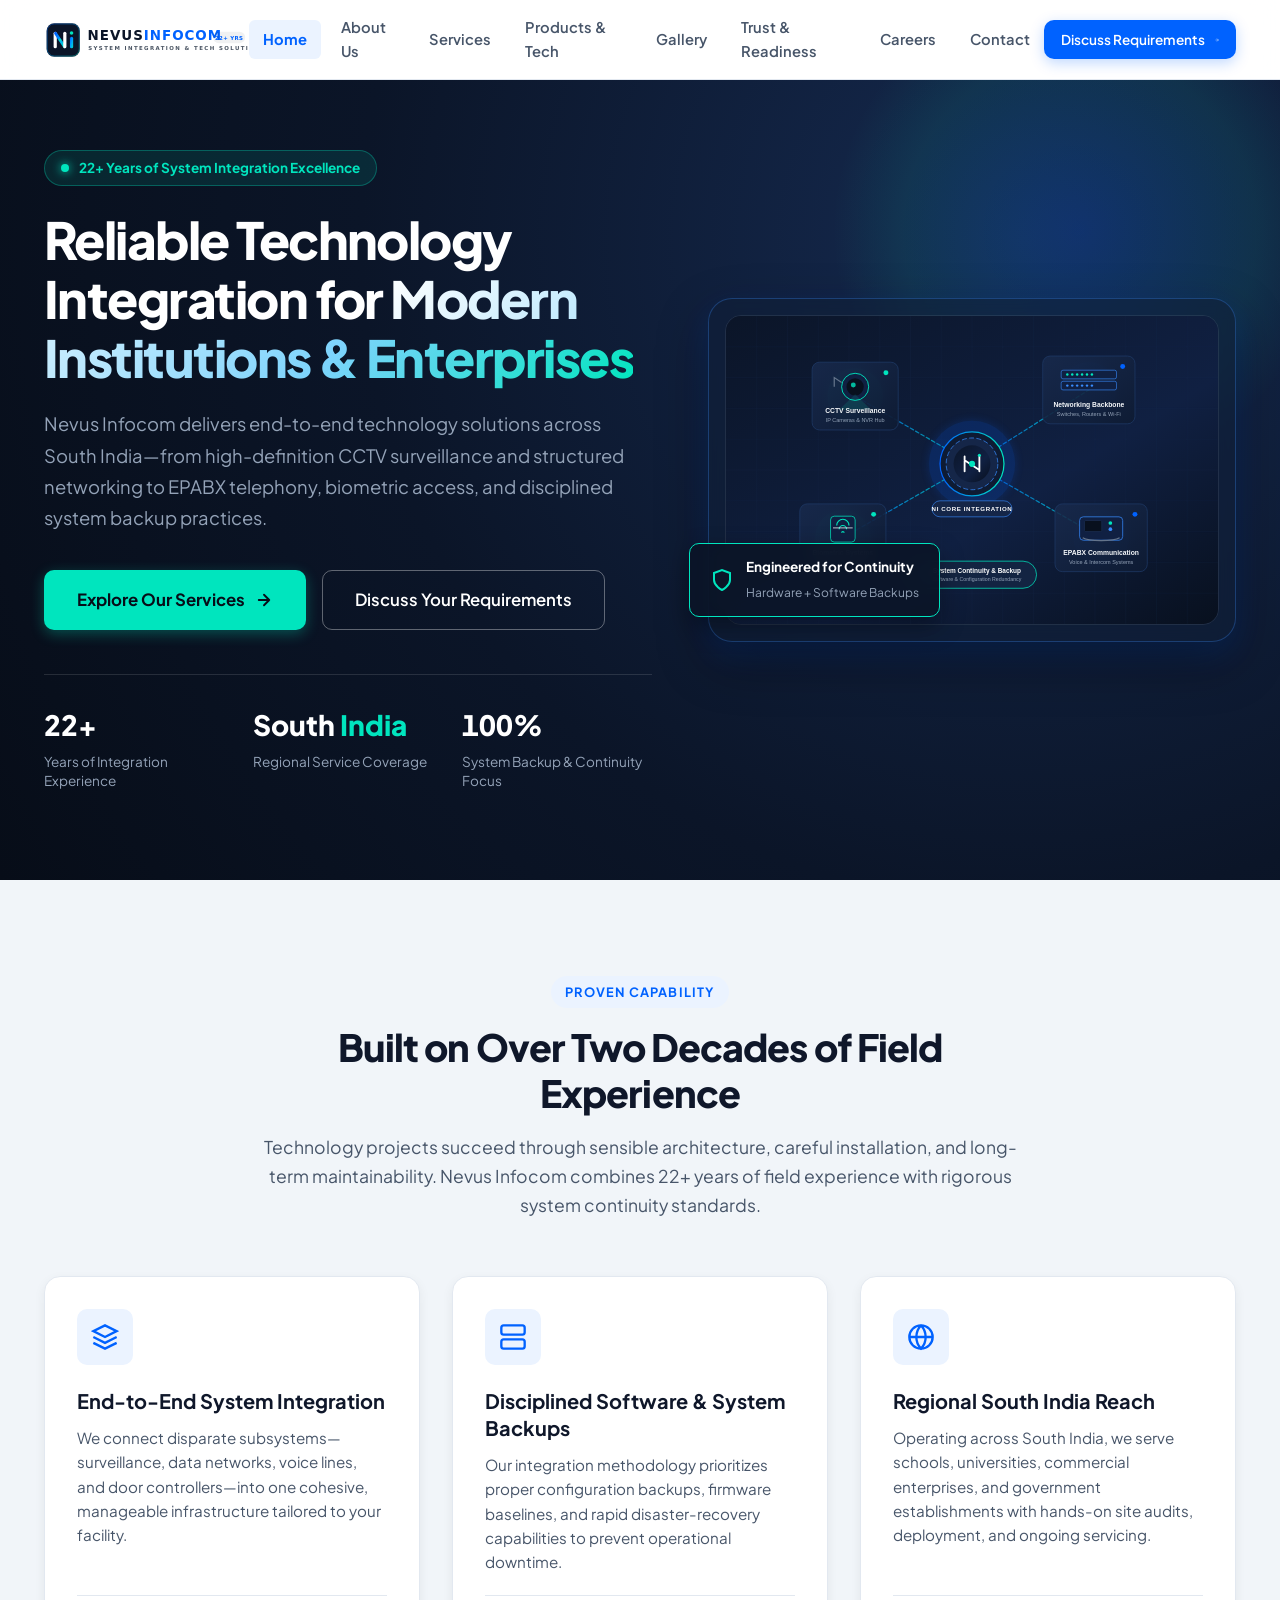
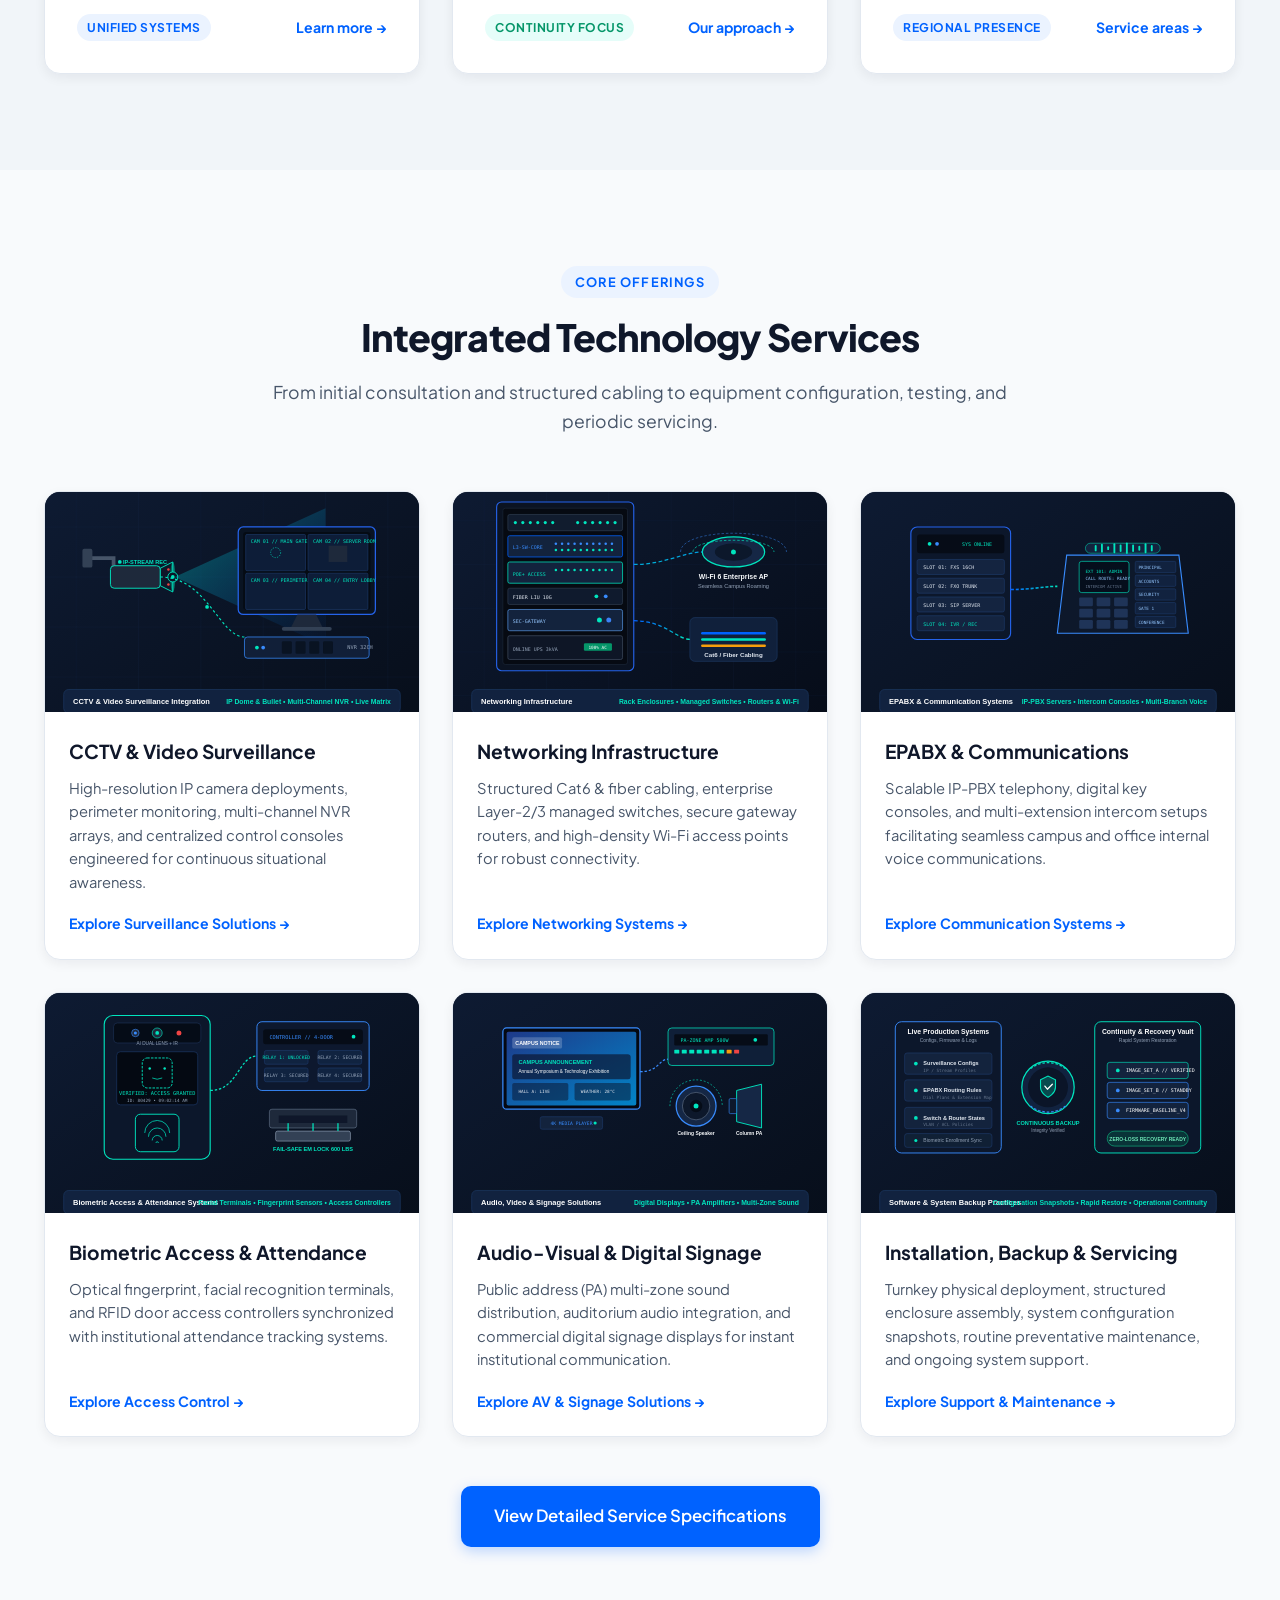
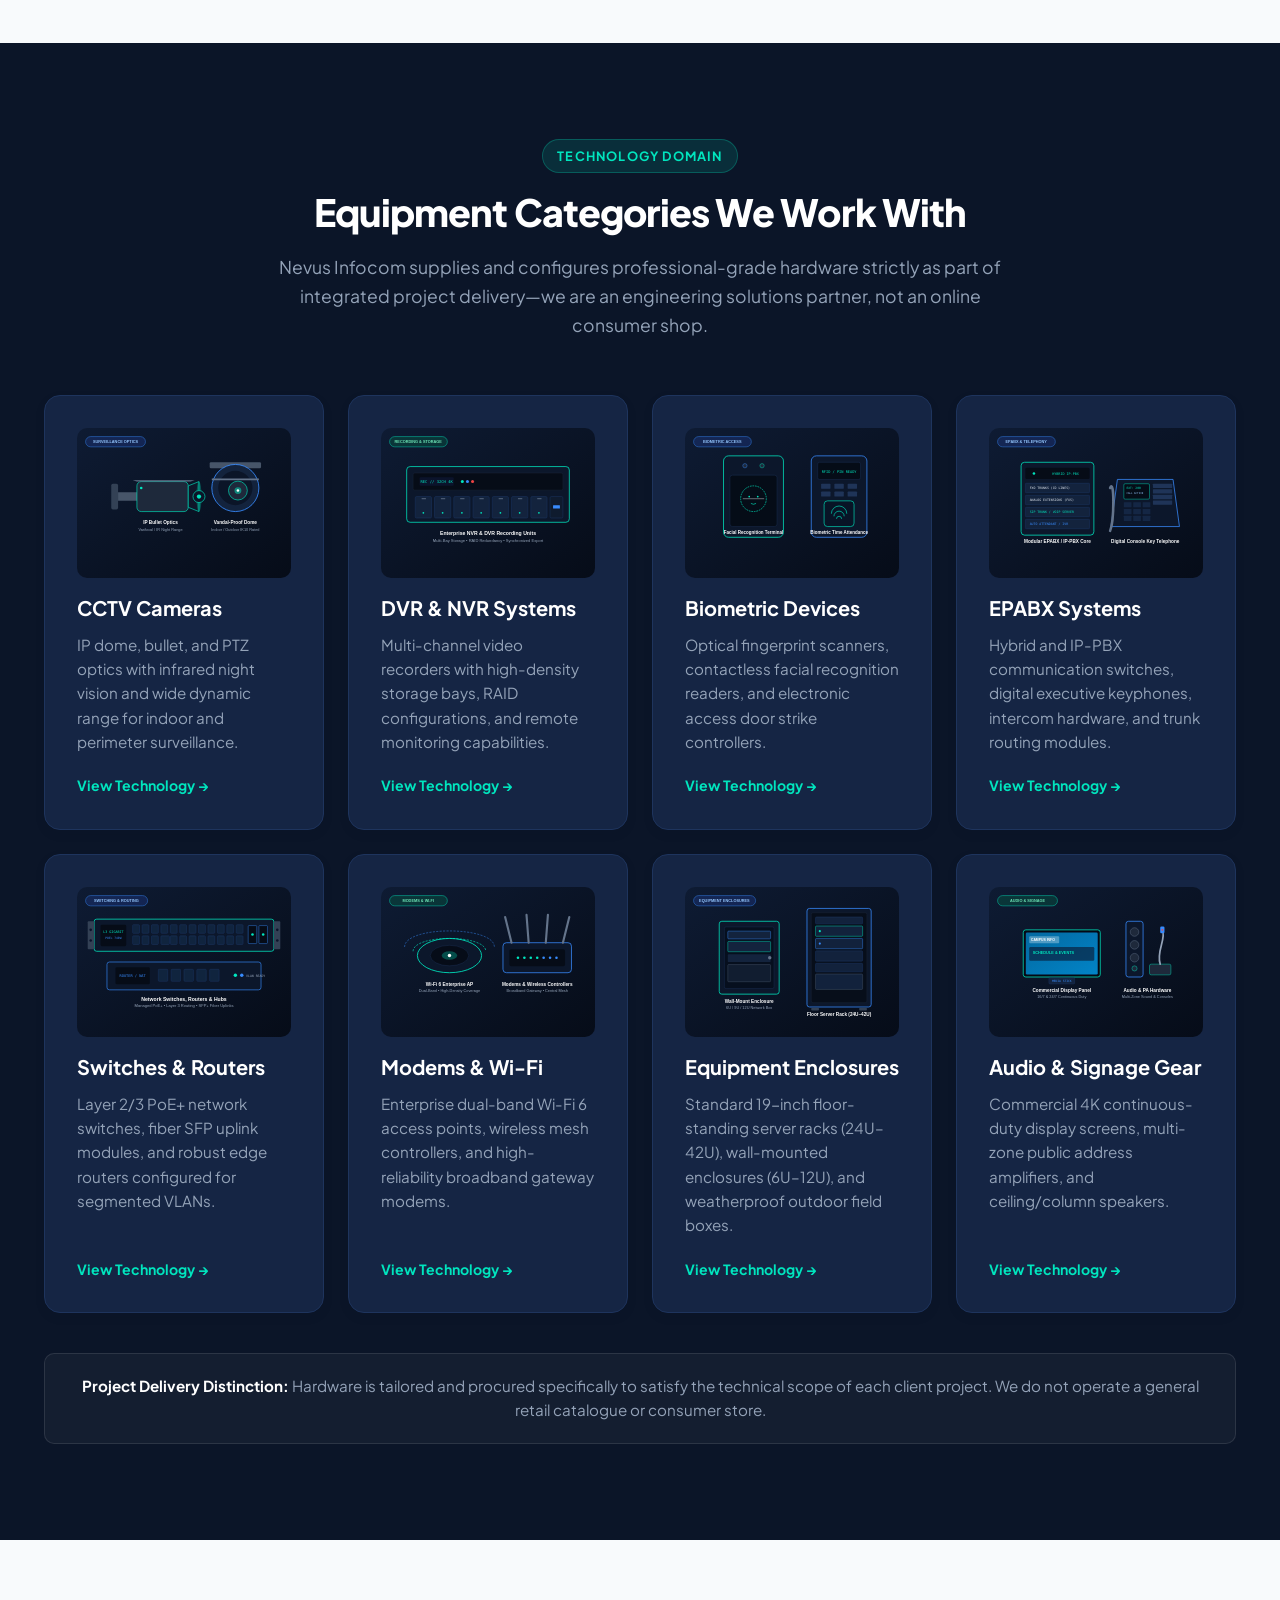
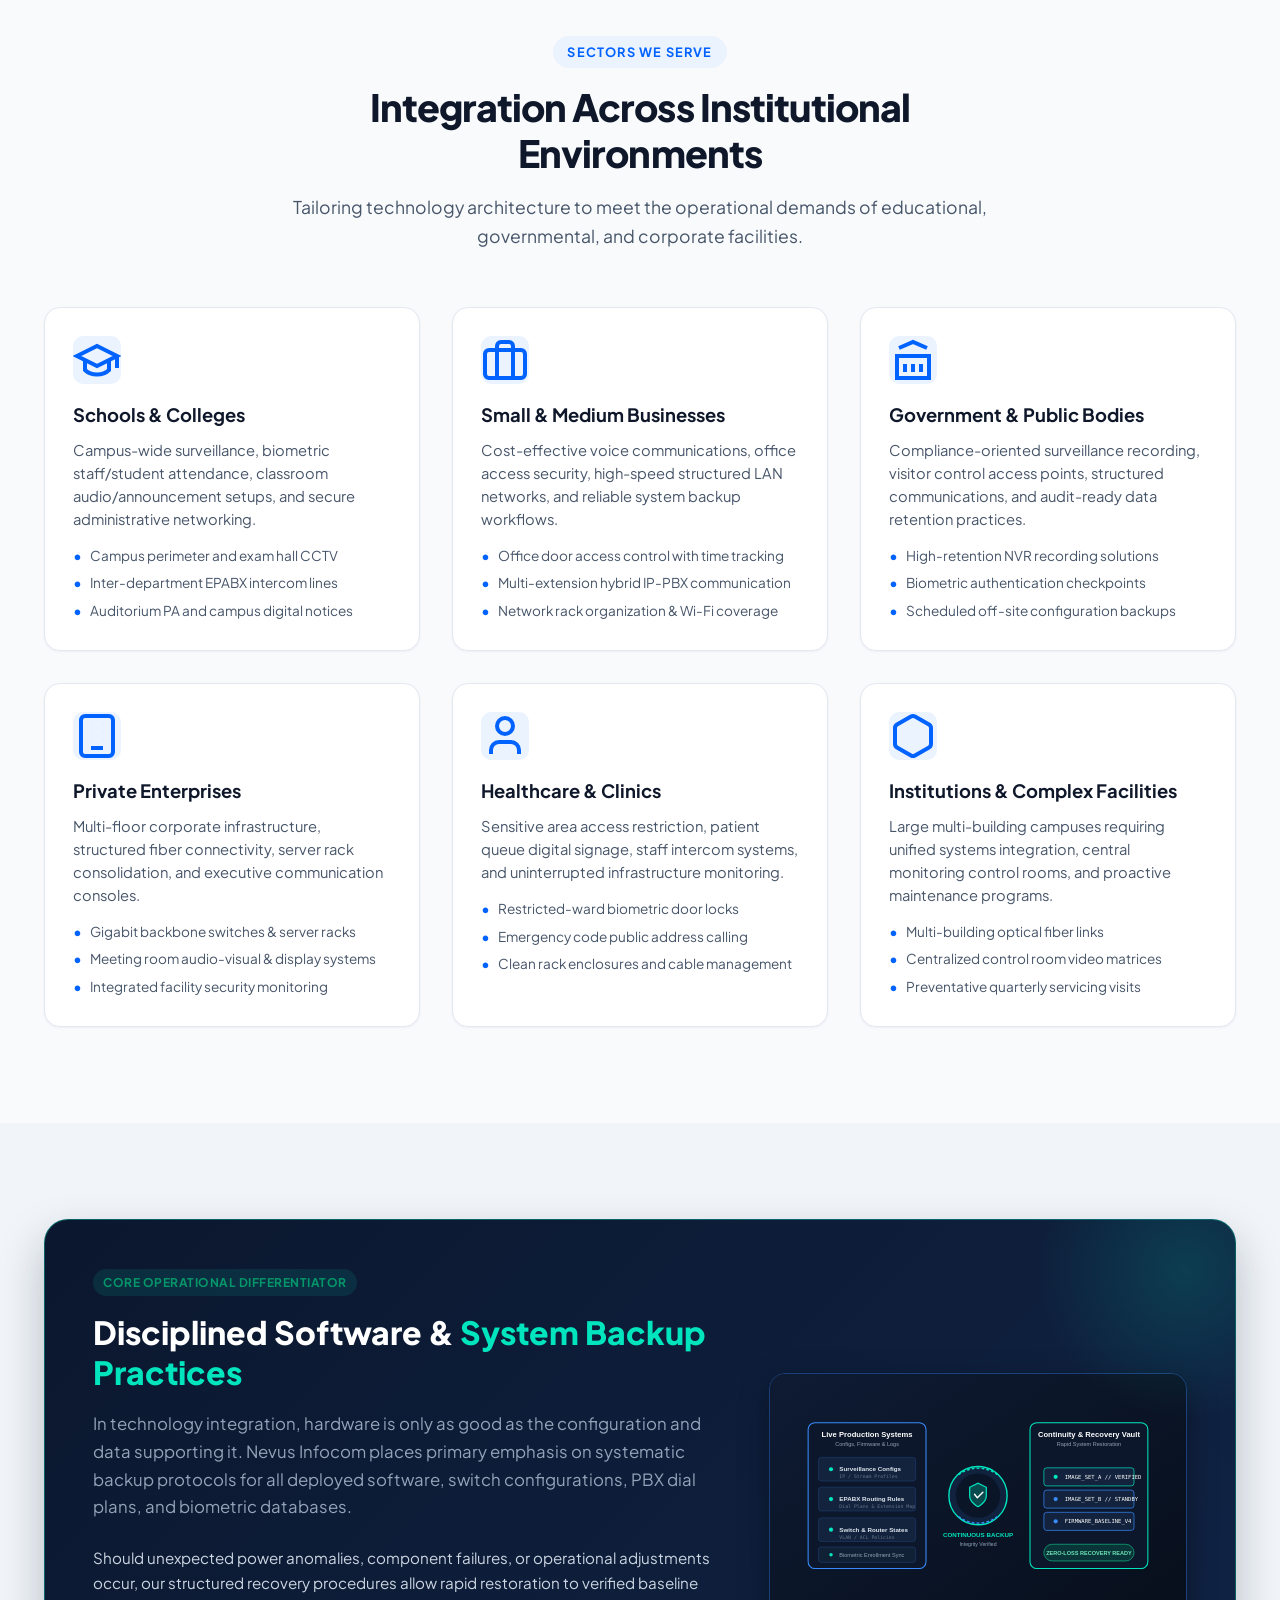
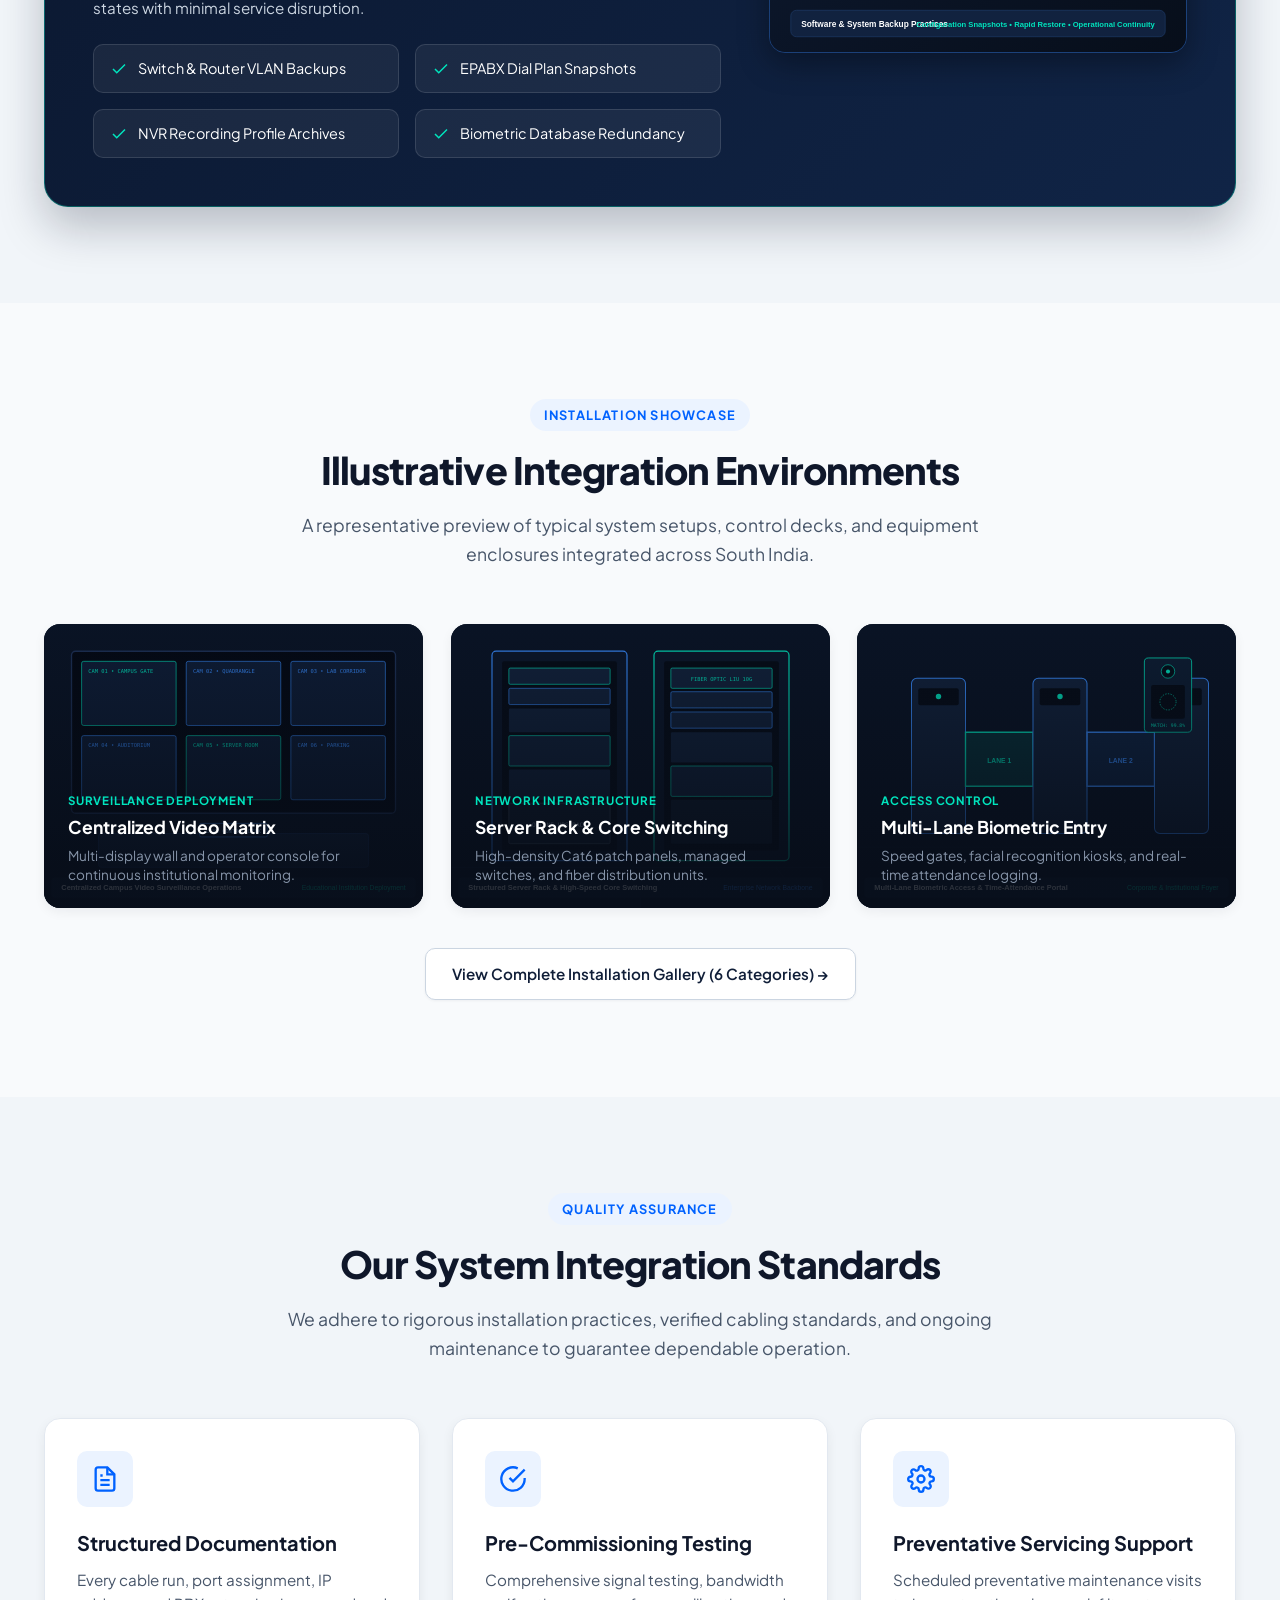
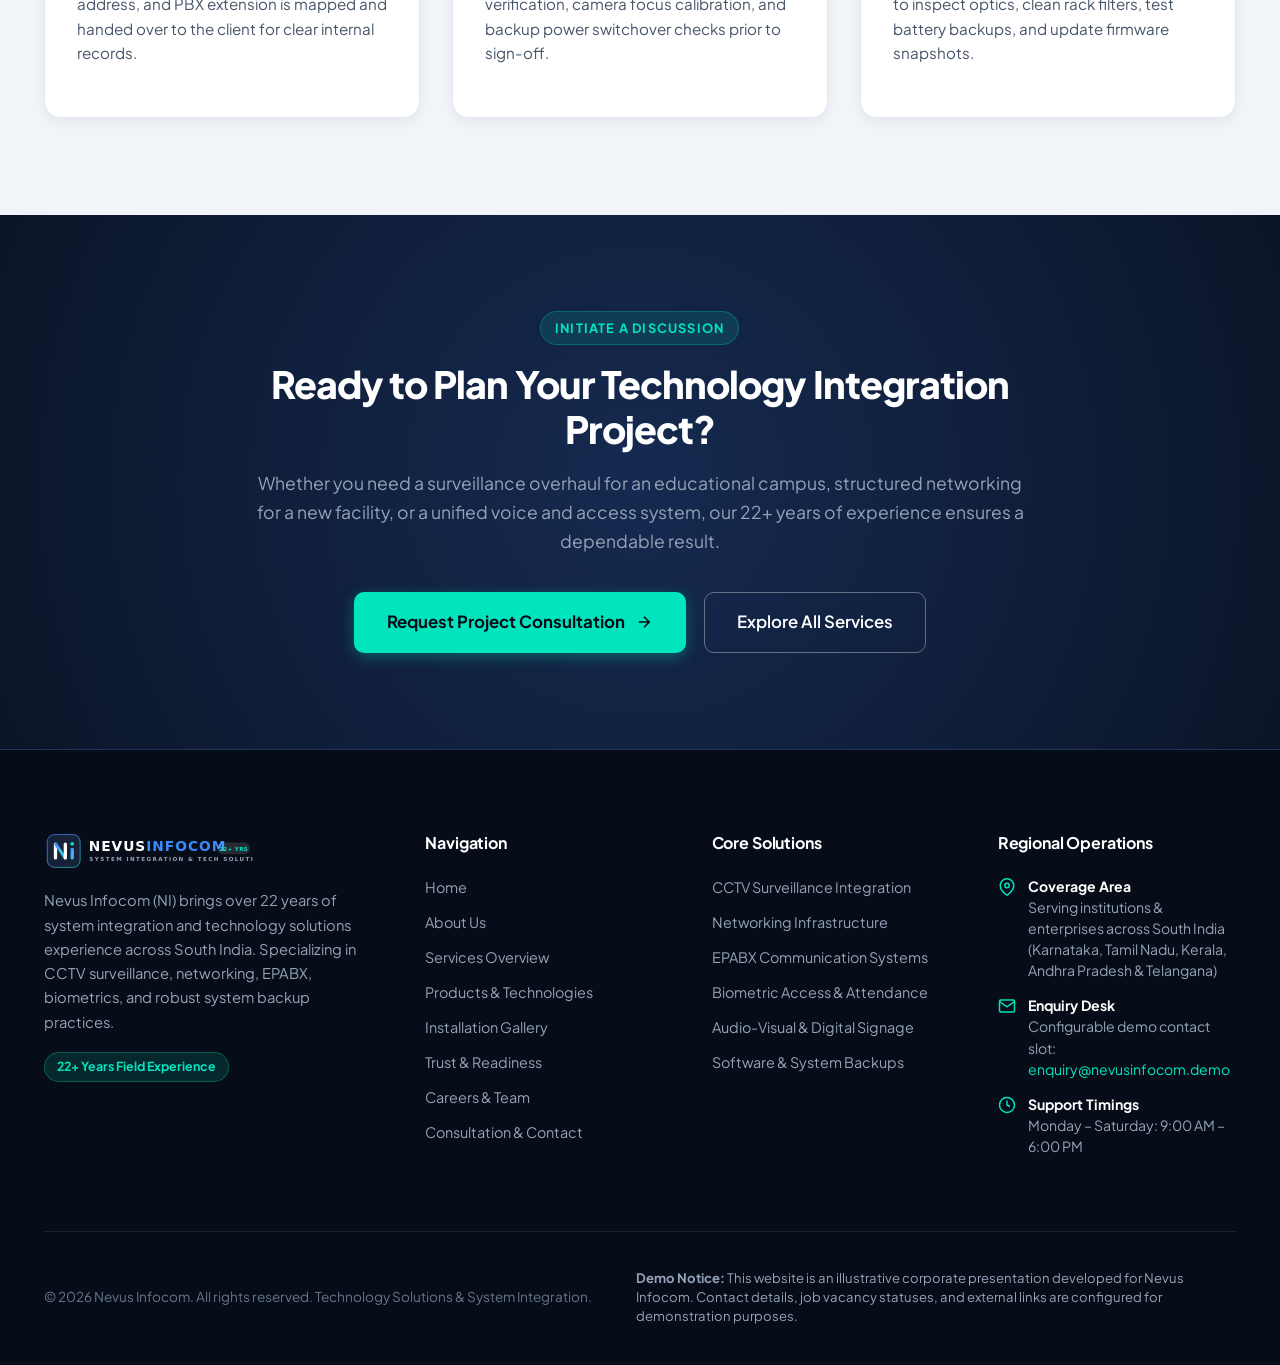
==== index.html @ d5612f0b "intital commit" ====
<!DOCTYPE html>
<html lang="en">
<head>
  <meta charset="UTF-8">
  <meta name="viewport" content="width=device-width, initial-scale=1.0">
  <title>Nevus Infocom | System Integration & Technology Solutions across South India</title>
  <meta name="description" content="Nevus Infocom (NI) brings over 22 years of experience in system integration, CCTV surveillance, networking infrastructure, EPABX systems, biometrics, and robust system backup practices across South India.">
  <link rel="icon" type="image/svg+xml" href="images/favicon.svg">
  <link rel="stylesheet" href="css/style.css">
</head>
<body>
  <!-- Accessible Skip Link -->
  <a href="#main-content" class="skip-link">Skip to main content</a>

  <!-- SITE HEADER -->
  <header class="site-header" role="banner">
    <div class="container header-inner">
      <a href="index.html" class="brand-link" aria-label="Nevus Infocom Home">
        <img src="images/logo.svg" alt="Nevus Infocom" class="brand-logo-img">
      </a>

      <!-- Desktop Navigation Menu -->
      <nav class="nav-menu" aria-label="Main Navigation">
        <a href="index.html" class="nav-link active" aria-current="page">Home</a>
        <a href="about.html" class="nav-link">About Us</a>
        <a href="services.html" class="nav-link">Services</a>
        <a href="products.html" class="nav-link">Products &amp; Tech</a>
        <a href="gallery.html" class="nav-link">Gallery</a>
        <a href="testimonials.html" class="nav-link">Trust &amp; Readiness</a>
        <a href="careers.html" class="nav-link">Careers</a>
        <a href="contact.html" class="nav-link">Contact</a>
      </nav>

      <!-- Header CTAs -->
      <div class="header-cta-group">
        <a href="contact.html" class="btn btn-primary btn-sm">
          Discuss Requirements
          <svg class="arrow-icon" viewBox="0 0 24 24" fill="none" stroke="currentColor" stroke-width="2.2" stroke-linecap="round" stroke-linejoin="round"><path d="M5 12h14M12 5l7 7-7 7"/></svg>
        </a>
        <button type="button" class="mobile-nav-toggle" id="mobileToggle" aria-label="Open Navigation Menu" aria-expanded="false" aria-controls="mobileDrawer">
          <span></span>
          <span></span>
          <span></span>
        </button>
      </div>
    </div>
  </header>

  <!-- MOBILE NAVIGATION DRAWER -->
  <div class="mobile-drawer" id="mobileDrawer" role="dialog" aria-modal="true" aria-label="Mobile Navigation">
    <div class="mobile-drawer-content">
      <div style="display: flex; justify-content: space-between; align-items: center; margin-bottom: 20px;">
        <img src="images/logo.svg" alt="Nevus Infocom" style="height: 36px;">
        <button type="button" id="mobileCloseBtn" style="background: none; border: none; font-size: 24px; cursor: pointer; color: var(--color-navy-dark);" aria-label="Close Navigation">&times;</button>
      </div>
      <nav aria-label="Mobile Menu" style="display: flex; flex-direction: column; gap: 8px;">
        <a href="index.html" class="nav-link active">Home</a>
        <a href="about.html" class="nav-link">About Us</a>
        <a href="services.html" class="nav-link">Services</a>
        <a href="products.html" class="nav-link">Products &amp; Tech</a>
        <a href="gallery.html" class="nav-link">Gallery</a>
        <a href="testimonials.html" class="nav-link">Trust &amp; Readiness</a>
        <a href="careers.html" class="nav-link">Careers</a>
        <a href="contact.html" class="nav-link">Contact</a>
      </nav>
      <div class="mobile-drawer-footer">
        <a href="contact.html" class="btn btn-primary" style="width: 100%;">Discuss Requirements</a>
        <p style="font-size: 0.8rem; color: var(--color-text-faint); text-align: center;">South India System Integration • 22+ Years</p>
      </div>
    </div>
  </div>

  <main id="main-content">
    <!-- 1. HERO SECTION -->
    <section class="hero" aria-labelledby="hero-heading">
      <div class="hero-glow-orb"></div>
      <div class="container">
        <div class="hero-grid">
          <div class="hero-content reveal-on-scroll">
            <div class="hero-badge-pill">
              <span class="pulse-dot"></span>
              <span>22+ Years of System Integration Excellence</span>
            </div>
            <h1 id="hero-heading" class="hero-title">
              Reliable Technology Integration for <span class="text-gradient">Modern Institutions &amp; Enterprises</span>
            </h1>
            <p class="hero-desc">
              Nevus Infocom delivers end-to-end technology solutions across South India—from high-definition CCTV surveillance and structured networking to EPABX telephony, biometric access, and disciplined system backup practices.
            </p>
            <div class="hero-actions">
              <a href="services.html" class="btn btn-cyan btn-lg">
                Explore Our Services
                <svg class="arrow-icon" viewBox="0 0 24 24" fill="none" stroke="currentColor" stroke-width="2.5" stroke-linecap="round" stroke-linejoin="round"><path d="M5 12h14M12 5l7 7-7 7"/></svg>
              </a>
              <a href="contact.html" class="btn btn-outline-white btn-lg">
                Discuss Your Requirements
              </a>
            </div>
            <div class="hero-stats-strip">
              <div class="hero-stat-item">
                <h3 data-counter="22" data-suffix="+">22+</h3>
                <p>Years of Integration Experience</p>
              </div>
              <div class="hero-stat-item">
                <h3>South <span>India</span></h3>
                <p>Regional Service Coverage</p>
              </div>
              <div class="hero-stat-item">
                <h3 data-counter="100" data-suffix="%">100%</h3>
                <p>System Backup &amp; Continuity Focus</p>
              </div>
            </div>
          </div>

          <!-- Hero Visual: Bespoke System Topology Graphic -->
          <div class="hero-visual-card reveal-on-scroll delay-2">
            <img src="images/hero-integration.svg" alt="Nevus Infocom Integrated Technology Architecture" class="hero-visual-img">
            <div class="hero-visual-floating-badge">
              <svg viewBox="0 0 24 24" fill="none" stroke="currentColor" stroke-width="2"><path d="M12 22s8-4 8-10V5l-8-3-8 3v7c0 6 8 10 8 10z"/></svg>
              <div>
                <strong>Engineered for Continuity</strong>
                <span>Hardware + Software Backups</span>
              </div>
            </div>
          </div>
        </div>
      </div>
    </section>

    <!-- 2. CREDIBILITY & EXPERIENCE HIGHLIGHTS -->
    <section class="section section-alt" aria-labelledby="credibility-heading">
      <div class="container">
        <div class="section-header reveal-on-scroll">
          <span class="section-tag">Proven Capability</span>
          <h2 id="credibility-heading" class="section-title">Built on Over Two Decades of Field Experience</h2>
          <p class="section-subtitle">
            Technology projects succeed through sensible architecture, careful installation, and long-term maintainability. Nevus Infocom combines 22+ years of field experience with rigorous system continuity standards.
          </p>
        </div>

        <div class="grid-3">
          <div class="tech-card reveal-on-scroll delay-1">
            <div class="tech-card-icon">
              <svg viewBox="0 0 24 24" fill="none" stroke="currentColor" stroke-width="2"><path d="M12 2L2 7l10 5 10-5-10-5zM2 17l10 5 10-5M2 12l10 5 10-5"/></svg>
            </div>
            <h3 class="tech-card-title">End-to-End System Integration</h3>
            <p class="tech-card-desc">
              We connect disparate subsystems—surveillance, data networks, voice lines, and door controllers—into one cohesive, manageable infrastructure tailored to your facility.
            </p>
            <div class="tech-card-footer">
              <span class="badge badge-blue">Unified Systems</span>
              <a href="services.html" class="card-link-text">Learn more &rarr;</a>
            </div>
          </div>

          <div class="tech-card reveal-on-scroll delay-2">
            <div class="tech-card-icon">
              <svg viewBox="0 0 24 24" fill="none" stroke="currentColor" stroke-width="2"><rect x="2" y="2" width="20" height="8" rx="2"/><rect x="2" y="14" width="20" height="8" rx="2"/><line x1="6" y1="6" x2="6.01" y2="6"/><line x1="6" y1="18" x2="6.01" y2="18"/></svg>
            </div>
            <h3 class="tech-card-title">Disciplined Software &amp; System Backups</h3>
            <p class="tech-card-desc">
              Our integration methodology prioritizes proper configuration backups, firmware baselines, and rapid disaster-recovery capabilities to prevent operational downtime.
            </p>
            <div class="tech-card-footer">
              <span class="badge badge-cyan">Continuity Focus</span>
              <a href="about.html" class="card-link-text">Our approach &rarr;</a>
            </div>
          </div>

          <div class="tech-card reveal-on-scroll delay-3">
            <div class="tech-card-icon">
              <svg viewBox="0 0 24 24" fill="none" stroke="currentColor" stroke-width="2"><circle cx="12" cy="12" r="10"/><path d="M12 2a14.5 14.5 0 0 0 0 20 14.5 14.5 0 0 0 0-20"/><path d="M2 12h20"/></svg>
            </div>
            <h3 class="tech-card-title">Regional South India Reach</h3>
            <p class="tech-card-desc">
              Operating across South India, we serve schools, universities, commercial enterprises, and government establishments with hands-on site audits, deployment, and ongoing servicing.
            </p>
            <div class="tech-card-footer">
              <span class="badge badge-blue">Regional Presence</span>
              <a href="contact.html" class="card-link-text">Service areas &rarr;</a>
            </div>
          </div>
        </div>
      </div>
    </section>

    <!-- 3. CORE INTEGRATION SERVICES OVERVIEW -->
    <section class="section" aria-labelledby="services-heading">
      <div class="container">
        <div class="section-header reveal-on-scroll">
          <span class="section-tag">Core Offerings</span>
          <h2 id="services-heading" class="section-title">Integrated Technology Services</h2>
          <p class="section-subtitle">
            From initial consultation and structured cabling to equipment configuration, testing, and periodic servicing.
          </p>
        </div>

        <div class="grid-3">
          <!-- Service 1: CCTV -->
          <div class="feature-image-card reveal-on-scroll delay-1">
            <div class="feature-image-wrapper">
              <img src="images/service-cctv.svg" alt="CCTV & Video Surveillance Integration">
            </div>
            <div class="feature-image-body">
              <h3>CCTV &amp; Video Surveillance</h3>
              <p>High-resolution IP camera deployments, perimeter monitoring, multi-channel NVR arrays, and centralized control consoles engineered for continuous situational awareness.</p>
              <a href="services.html#cctv" class="card-link-text">Explore Surveillance Solutions &rarr;</a>
            </div>
          </div>

          <!-- Service 2: Networking -->
          <div class="feature-image-card reveal-on-scroll delay-2">
            <div class="feature-image-wrapper">
              <img src="images/service-networking.svg" alt="Structured Networking Infrastructure">
            </div>
            <div class="feature-image-body">
              <h3>Networking Infrastructure</h3>
              <p>Structured Cat6 &amp; fiber cabling, enterprise Layer-2/3 managed switches, secure gateway routers, and high-density Wi-Fi access points for robust connectivity.</p>
              <a href="services.html#networking" class="card-link-text">Explore Networking Systems &rarr;</a>
            </div>
          </div>

          <!-- Service 3: EPABX -->
          <div class="feature-image-card reveal-on-scroll delay-3">
            <div class="feature-image-wrapper">
              <img src="images/service-epabx.svg" alt="EPABX and Voice Communication Systems">
            </div>
            <div class="feature-image-body">
              <h3>EPABX &amp; Communications</h3>
              <p>Scalable IP-PBX telephony, digital key consoles, and multi-extension intercom setups facilitating seamless campus and office internal voice communications.</p>
              <a href="services.html#epabx" class="card-link-text">Explore Communication Systems &rarr;</a>
            </div>
          </div>

          <!-- Service 4: Biometrics -->
          <div class="feature-image-card reveal-on-scroll delay-1">
            <div class="feature-image-wrapper">
              <img src="images/service-biometrics.svg" alt="Biometric Access Control & Attendance">
            </div>
            <div class="feature-image-body">
              <h3>Biometric Access &amp; Attendance</h3>
              <p>Optical fingerprint, facial recognition terminals, and RFID door access controllers synchronized with institutional attendance tracking systems.</p>
              <a href="services.html#biometrics" class="card-link-text">Explore Access Control &rarr;</a>
            </div>
          </div>

          <!-- Service 5: AV & Signage -->
          <div class="feature-image-card reveal-on-scroll delay-2">
            <div class="feature-image-wrapper">
              <img src="images/service-av-signage.svg" alt="Audio-Visual Surveillance & Digital Signage">
            </div>
            <div class="feature-image-body">
              <h3>Audio-Visual &amp; Digital Signage</h3>
              <p>Public address (PA) multi-zone sound distribution, auditorium audio integration, and commercial digital signage displays for instant institutional communication.</p>
              <a href="services.html#av-signage" class="card-link-text">Explore AV &amp; Signage Solutions &rarr;</a>
            </div>
          </div>

          <!-- Service 6: Installation & Backup -->
          <div class="feature-image-card reveal-on-scroll delay-3">
            <div class="feature-image-wrapper">
              <img src="images/service-backup-continuity.svg" alt="Installation, Backup & Servicing">
            </div>
            <div class="feature-image-body">
              <h3>Installation, Backup &amp; Servicing</h3>
              <p>Turnkey physical deployment, structured enclosure assembly, system configuration snapshots, routine preventative maintenance, and ongoing system support.</p>
              <a href="services.html#servicing" class="card-link-text">Explore Support &amp; Maintenance &rarr;</a>
            </div>
          </div>
        </div>

        <div style="text-align: center; margin-top: 48px;" class="reveal-on-scroll">
          <a href="services.html" class="btn btn-primary btn-lg">View Detailed Service Specifications</a>
        </div>
      </div>
    </section>

    <!-- 4. TECHNOLOGIES & EQUIPMENT SHOWCASE (NOT RETAIL) -->
    <section class="section section-dark" aria-labelledby="technologies-heading">
      <div class="container">
        <div class="section-header reveal-on-scroll">
          <span class="section-tag">Technology Domain</span>
          <h2 id="technologies-heading" class="section-title">Equipment Categories We Work With</h2>
          <p class="section-subtitle">
            Nevus Infocom supplies and configures professional-grade hardware strictly as part of integrated project delivery—we are an engineering solutions partner, not an online consumer shop.
          </p>
        </div>

        <div class="grid-4">
          <!-- Equip 1 -->
          <div class="tech-card tech-card-dark reveal-on-scroll delay-1">
            <div style="margin-bottom: 16px; border-radius: var(--radius-md); overflow: hidden;">
              <img src="images/equip-cctv.svg" alt="CCTV Cameras">
            </div>
            <h3 class="tech-card-title">CCTV Cameras</h3>
            <p class="tech-card-desc">IP dome, bullet, and PTZ optics with infrared night vision and wide dynamic range for indoor and perimeter surveillance.</p>
            <a href="products.html#cctv" class="card-link-text">View Technology &rarr;</a>
          </div>

          <!-- Equip 2 -->
          <div class="tech-card tech-card-dark reveal-on-scroll delay-2">
            <div style="margin-bottom: 16px; border-radius: var(--radius-md); overflow: hidden;">
              <img src="images/equip-nvr.svg" alt="DVR and NVR Systems">
            </div>
            <h3 class="tech-card-title">DVR &amp; NVR Systems</h3>
            <p class="tech-card-desc">Multi-channel video recorders with high-density storage bays, RAID configurations, and remote monitoring capabilities.</p>
            <a href="products.html#nvr" class="card-link-text">View Technology &rarr;</a>
          </div>

          <!-- Equip 3 -->
          <div class="tech-card tech-card-dark reveal-on-scroll delay-3">
            <div style="margin-bottom: 16px; border-radius: var(--radius-md); overflow: hidden;">
              <img src="images/equip-biometric.svg" alt="Biometric Devices">
            </div>
            <h3 class="tech-card-title">Biometric Devices</h3>
            <p class="tech-card-desc">Optical fingerprint scanners, contactless facial recognition readers, and electronic access door strike controllers.</p>
            <a href="products.html#biometrics" class="card-link-text">View Technology &rarr;</a>
          </div>

          <!-- Equip 4 -->
          <div class="tech-card tech-card-dark reveal-on-scroll delay-4">
            <div style="margin-bottom: 16px; border-radius: var(--radius-md); overflow: hidden;">
              <img src="images/equip-epabx.svg" alt="EPABX Systems">
            </div>
            <h3 class="tech-card-title">EPABX Systems</h3>
            <p class="tech-card-desc">Hybrid and IP-PBX communication switches, digital executive keyphones, intercom hardware, and trunk routing modules.</p>
            <a href="products.html#epabx" class="card-link-text">View Technology &rarr;</a>
          </div>

          <!-- Equip 5 -->
          <div class="tech-card tech-card-dark reveal-on-scroll delay-1">
            <div style="margin-bottom: 16px; border-radius: var(--radius-md); overflow: hidden;">
              <img src="images/equip-switch.svg" alt="Network Switches and Routers">
            </div>
            <h3 class="tech-card-title">Switches &amp; Routers</h3>
            <p class="tech-card-desc">Layer 2/3 PoE+ network switches, fiber SFP uplink modules, and robust edge routers configured for segmented VLANs.</p>
            <a href="products.html#networking" class="card-link-text">View Technology &rarr;</a>
          </div>

          <!-- Equip 6 -->
          <div class="tech-card tech-card-dark reveal-on-scroll delay-2">
            <div style="margin-bottom: 16px; border-radius: var(--radius-md); overflow: hidden;">
              <img src="images/equip-wifi.svg" alt="Modems and Wi-Fi Equipment">
            </div>
            <h3 class="tech-card-title">Modems &amp; Wi-Fi</h3>
            <p class="tech-card-desc">Enterprise dual-band Wi-Fi 6 access points, wireless mesh controllers, and high-reliability broadband gateway modems.</p>
            <a href="products.html#wifi" class="card-link-text">View Technology &rarr;</a>
          </div>

          <!-- Equip 7 -->
          <div class="tech-card tech-card-dark reveal-on-scroll delay-3">
            <div style="margin-bottom: 16px; border-radius: var(--radius-md); overflow: hidden;">
              <img src="images/equip-rack.svg" alt="Equipment Enclosures and Server Racks">
            </div>
            <h3 class="tech-card-title">Equipment Enclosures</h3>
            <p class="tech-card-desc">Standard 19-inch floor-standing server racks (24U–42U), wall-mounted enclosures (6U–12U), and weatherproof outdoor field boxes.</p>
            <a href="products.html#enclosures" class="card-link-text">View Technology &rarr;</a>
          </div>

          <!-- Equip 8 -->
          <div class="tech-card tech-card-dark reveal-on-scroll delay-4">
            <div style="margin-bottom: 16px; border-radius: var(--radius-md); overflow: hidden;">
              <img src="images/equip-signage.svg" alt="Audio and Digital Signage Hardware">
            </div>
            <h3 class="tech-card-title">Audio &amp; Signage Gear</h3>
            <p class="tech-card-desc">Commercial 4K continuous-duty display screens, multi-zone public address amplifiers, and ceiling/column speakers.</p>
            <a href="products.html#signage" class="card-link-text">View Technology &rarr;</a>
          </div>
        </div>

        <div style="margin-top: 40px; padding: 20px; border-radius: var(--radius-md); background: rgba(255, 255, 255, 0.04); border: 1px solid rgba(255, 255, 255, 0.1); text-align: center;" class="reveal-on-scroll">
          <p style="font-size: 0.95rem; color: var(--color-text-inverse-muted);">
            <strong style="color: #FFFFFF;">Project Delivery Distinction:</strong> Hardware is tailored and procured specifically to satisfy the technical scope of each client project. We do not operate a general retail catalogue or consumer store.
          </p>
        </div>
      </div>
    </section>

    <!-- 5. TARGET AUDIENCE & SECTORS SERVED -->
    <section class="section" aria-labelledby="sectors-heading">
      <div class="container">
        <div class="section-header reveal-on-scroll">
          <span class="section-tag">Sectors We Serve</span>
          <h2 id="sectors-heading" class="section-title">Integration Across Institutional Environments</h2>
          <p class="section-subtitle">
            Tailoring technology architecture to meet the operational demands of educational, governmental, and corporate facilities.
          </p>
        </div>

        <div class="grid-3">
          <div class="sector-card reveal-on-scroll delay-1">
            <div class="sector-icon">
              <svg viewBox="0 0 24 24" fill="none" stroke="currentColor" stroke-width="2"><path d="M22 10v6M2 10l10-5 10 5-10 5z"/><path d="M6 12v5c3 3 9 3 12 0v-5"/></svg>
            </div>
            <h3>Schools &amp; Colleges</h3>
            <p>Campus-wide surveillance, biometric staff/student attendance, classroom audio/announcement setups, and secure administrative networking.</p>
            <ul>
              <li>Campus perimeter and exam hall CCTV</li>
              <li>Inter-department EPABX intercom lines</li>
              <li>Auditorium PA and campus digital notices</li>
            </ul>
          </div>

          <div class="sector-card reveal-on-scroll delay-2">
            <div class="sector-icon">
              <svg viewBox="0 0 24 24" fill="none" stroke="currentColor" stroke-width="2"><rect x="2" y="7" width="20" height="14" rx="2" ry="2"/><path d="M16 21V5a2 2 0 0 0-2-2h-4a2 2 0 0 0-2 2v16"/></svg>
            </div>
            <h3>Small &amp; Medium Businesses</h3>
            <p>Cost-effective voice communications, office access security, high-speed structured LAN networks, and reliable system backup workflows.</p>
            <ul>
              <li>Office door access control with time tracking</li>
              <li>Multi-extension hybrid IP-PBX communication</li>
              <li>Network rack organization &amp; Wi-Fi coverage</li>
            </ul>
          </div>

          <div class="sector-card reveal-on-scroll delay-3">
            <div class="sector-icon">
              <svg viewBox="0 0 24 24" fill="none" stroke="currentColor" stroke-width="2"><path d="M3 21h18M3 10h18M5 6l7-3 7 3M4 10v11M20 10v11M8 14v4M12 14v4M16 14v4"/></svg>
            </div>
            <h3>Government &amp; Public Bodies</h3>
            <p>Compliance-oriented surveillance recording, visitor control access points, structured communications, and audit-ready data retention practices.</p>
            <ul>
              <li>High-retention NVR recording solutions</li>
              <li>Biometric authentication checkpoints</li>
              <li>Scheduled off-site configuration backups</li>
            </ul>
          </div>

          <div class="sector-card reveal-on-scroll delay-1">
            <div class="sector-icon">
              <svg viewBox="0 0 24 24" fill="none" stroke="currentColor" stroke-width="2"><rect x="4" y="2" width="16" height="20" rx="2"/><line x1="9" y1="6" x2="9.01" y2="6"/><line x1="15" y1="6" x2="15.01" y2="6"/><line x1="9" y1="10" x2="9.01" y2="10"/><line x1="15" y1="10" x2="15.01" y2="10"/><line x1="9" y1="14" x2="9.01" y2="14"/><line x1="15" y1="14" x2="15.01" y2="14"/><line x1="9" y1="18" x2="15" y2="18"/></svg>
            </div>
            <h3>Private Enterprises</h3>
            <p>Multi-floor corporate infrastructure, structured fiber connectivity, server rack consolidation, and executive communication consoles.</p>
            <ul>
              <li>Gigabit backbone switches &amp; server racks</li>
              <li>Meeting room audio-visual &amp; display systems</li>
              <li>Integrated facility security monitoring</li>
            </ul>
          </div>

          <div class="sector-card reveal-on-scroll delay-2">
            <div class="sector-icon">
              <svg viewBox="0 0 24 24" fill="none" stroke="currentColor" stroke-width="2"><path d="M19 21v-2a4 4 0 0 0-4-4H9a4 4 0 0 0-4 4v2"/><circle cx="12" cy="7" r="4"/></svg>
            </div>
            <h3>Healthcare &amp; Clinics</h3>
            <p>Sensitive area access restriction, patient queue digital signage, staff intercom systems, and uninterrupted infrastructure monitoring.</p>
            <ul>
              <li>Restricted-ward biometric door locks</li>
              <li>Emergency code public address calling</li>
              <li>Clean rack enclosures and cable management</li>
            </ul>
          </div>

          <div class="sector-card reveal-on-scroll delay-3">
            <div class="sector-icon">
              <svg viewBox="0 0 24 24" fill="none" stroke="currentColor" stroke-width="2"><path d="M21 16V8a2 2 0 0 0-1-1.73l-7-4a2 2 0 0 0-2 0l-7 4A2 2 0 0 0 3 8v8a2 2 0 0 0 1 1.73l7 4a2 2 0 0 0 2 0l7-4A2 2 0 0 0 21 16z"/></svg>
            </div>
            <h3>Institutions &amp; Complex Facilities</h3>
            <p>Large multi-building campuses requiring unified systems integration, central monitoring control rooms, and proactive maintenance programs.</p>
            <ul>
              <li>Multi-building optical fiber links</li>
              <li>Centralized control room video matrices</li>
              <li>Preventative quarterly servicing visits</li>
            </ul>
          </div>
        </div>
      </div>
    </section>

    <!-- 6. DIFFERENTIATING FEATURE: SYSTEM CONTINUITY & BACKUPS -->
    <section class="section section-alt" aria-labelledby="continuity-heading">
      <div class="container">
        <div class="continuity-box reveal-on-scroll">
          <div class="continuity-grid">
            <div>
              <span class="badge badge-cyan" style="margin-bottom: 16px;">Core Operational Differentiator</span>
              <h2 id="continuity-heading">Disciplined Software &amp; <span>System Backup Practices</span></h2>
              <p>
                In technology integration, hardware is only as good as the configuration and data supporting it. Nevus Infocom places primary emphasis on systematic backup protocols for all deployed software, switch configurations, PBX dial plans, and biometric databases.
              </p>
              <p style="font-size: 0.95rem; color: #CBD5E1;">
                Should unexpected power anomalies, component failures, or operational adjustments occur, our structured recovery procedures allow rapid restoration to verified baseline states with minimal service disruption.
              </p>
              <div class="continuity-highlights">
                <div class="continuity-pill">
                  <svg viewBox="0 0 24 24" fill="none" stroke="currentColor" stroke-width="2"><polyline points="20 6 9 17 4 12"/></svg>
                  <span>Switch &amp; Router VLAN Backups</span>
                </div>
                <div class="continuity-pill">
                  <svg viewBox="0 0 24 24" fill="none" stroke="currentColor" stroke-width="2"><polyline points="20 6 9 17 4 12"/></svg>
                  <span>EPABX Dial Plan Snapshots</span>
                </div>
                <div class="continuity-pill">
                  <svg viewBox="0 0 24 24" fill="none" stroke="currentColor" stroke-width="2"><polyline points="20 6 9 17 4 12"/></svg>
                  <span>NVR Recording Profile Archives</span>
                </div>
                <div class="continuity-pill">
                  <svg viewBox="0 0 24 24" fill="none" stroke="currentColor" stroke-width="2"><polyline points="20 6 9 17 4 12"/></svg>
                  <span>Biometric Database Redundancy</span>
                </div>
              </div>
            </div>
            <div class="continuity-visual">
              <img src="images/service-backup-continuity.svg" alt="System Backup and Continuity Architecture">
            </div>
          </div>
        </div>
      </div>
    </section>

    <!-- 7. ILLUSTRATIVE PROJECT SHOWCASE & GALLERY PREVIEW -->
    <section class="section" aria-labelledby="gallery-preview-heading">
      <div class="container">
        <div class="section-header reveal-on-scroll">
          <span class="section-tag">Installation Showcase</span>
          <h2 id="gallery-preview-heading" class="section-title">Illustrative Integration Environments</h2>
          <p class="section-subtitle">
            A representative preview of typical system setups, control decks, and equipment enclosures integrated across South India.
          </p>
        </div>

        <div class="gallery-grid">
          <div class="gallery-item reveal-on-scroll delay-1" data-category="cctv">
            <img src="images/gallery-campus-cctv.svg" alt="Campus Surveillance Control Room" loading="lazy">
            <div class="gallery-overlay">
              <span class="gallery-tag">Surveillance Deployment</span>
              <h3 class="gallery-title">Centralized Video Matrix</h3>
              <p class="gallery-caption">Multi-display wall and operator console for continuous institutional monitoring.</p>
            </div>
            <div class="gallery-zoom-icon">
              <svg viewBox="0 0 24 24" fill="none" stroke="currentColor" stroke-width="2"><circle cx="11" cy="11" r="8"/><line x1="21" y1="21" x2="16.65" y2="16.65"/><line x1="11" y1="8" x2="11" y2="14"/><line x1="8" y1="11" x2="14" y2="11"/></svg>
            </div>
          </div>

          <div class="gallery-item reveal-on-scroll delay-2" data-category="networking">
            <img src="images/gallery-datacenter-rack.svg" alt="Structured Server Rack Enclosure" loading="lazy">
            <div class="gallery-overlay">
              <span class="gallery-tag">Network Infrastructure</span>
              <h3 class="gallery-title">Server Rack &amp; Core Switching</h3>
              <p class="gallery-caption">High-density Cat6 patch panels, managed switches, and fiber distribution units.</p>
            </div>
            <div class="gallery-zoom-icon">
              <svg viewBox="0 0 24 24" fill="none" stroke="currentColor" stroke-width="2"><circle cx="11" cy="11" r="8"/><line x1="21" y1="21" x2="16.65" y2="16.65"/><line x1="11" y1="8" x2="11" y2="14"/><line x1="8" y1="11" x2="14" y2="11"/></svg>
            </div>
          </div>

          <div class="gallery-item reveal-on-scroll delay-3" data-category="biometrics">
            <img src="images/gallery-biometric-lobby.svg" alt="Multi-Lane Biometric Entry Foyer" loading="lazy">
            <div class="gallery-overlay">
              <span class="gallery-tag">Access Control</span>
              <h3 class="gallery-title">Multi-Lane Biometric Entry</h3>
              <p class="gallery-caption">Speed gates, facial recognition kiosks, and real-time attendance logging.</p>
            </div>
            <div class="gallery-zoom-icon">
              <svg viewBox="0 0 24 24" fill="none" stroke="currentColor" stroke-width="2"><circle cx="11" cy="11" r="8"/><line x1="21" y1="21" x2="16.65" y2="16.65"/><line x1="11" y1="8" x2="11" y2="14"/><line x1="8" y1="11" x2="14" y2="11"/></svg>
            </div>
          </div>
        </div>

        <div style="text-align: center; margin-top: 40px;" class="reveal-on-scroll">
          <a href="gallery.html" class="btn btn-secondary">
            View Complete Installation Gallery (6 Categories) &rarr;
          </a>
        </div>
      </div>
    </section>

    <!-- 8. CREDIBILITY & QUALITY ASSURANCE (NON-FABRICATED) -->
    <section class="section section-alt" aria-labelledby="quality-heading">
      <div class="container">
        <div class="section-header reveal-on-scroll">
          <span class="section-tag">Quality Assurance</span>
          <h2 id="quality-heading" class="section-title">Our System Integration Standards</h2>
          <p class="section-subtitle">
            We adhere to rigorous installation practices, verified cabling standards, and ongoing maintenance to guarantee dependable operation.
          </p>
        </div>

        <div class="grid-3">
          <div class="tech-card reveal-on-scroll delay-1">
            <div class="tech-card-icon">
              <svg viewBox="0 0 24 24" fill="none" stroke="currentColor" stroke-width="2"><path d="M14 2H6a2 2 0 0 0-2 2v16a2 2 0 0 0 2 2h12a2 2 0 0 0 2-2V8z"/><polyline points="14 2 14 8 20 8"/><line x1="16" y1="13" x2="8" y2="13"/><line x1="16" y1="17" x2="8" y2="17"/><polyline points="10 9 9 9 8 9"/></svg>
            </div>
            <h3 class="tech-card-title">Structured Documentation</h3>
            <p class="tech-card-desc">Every cable run, port assignment, IP address, and PBX extension is mapped and handed over to the client for clear internal records.</p>
          </div>

          <div class="tech-card reveal-on-scroll delay-2">
            <div class="tech-card-icon">
              <svg viewBox="0 0 24 24" fill="none" stroke="currentColor" stroke-width="2"><path d="M22 11.08V12a10 10 0 1 1-5.93-9.14"/><polyline points="22 4 12 14.01 9 11.01"/></svg>
            </div>
            <h3 class="tech-card-title">Pre-Commissioning Testing</h3>
            <p class="tech-card-desc">Comprehensive signal testing, bandwidth verification, camera focus calibration, and backup power switchover checks prior to sign-off.</p>
          </div>

          <div class="tech-card reveal-on-scroll delay-3">
            <div class="tech-card-icon">
              <svg viewBox="0 0 24 24" fill="none" stroke="currentColor" stroke-width="2"><circle cx="12" cy="12" r="3"/><path d="M19.4 15a1.65 1.65 0 0 0 .33 1.82l.06.06a2 2 0 0 1 0 2.83 2 2 0 0 1-2.83 0l-.06-.06a1.65 1.65 0 0 0-1.82-.33 1.65 1.65 0 0 0-1 1.51V21a2 2 0 0 1-2 2 2 2 0 0 1-2-2v-.09A1.65 1.65 0 0 0 9 19.4a1.65 1.65 0 0 0-1.82.33l-.06.06a2 2 0 0 1-2.83 0 2 2 0 0 1 0-2.83l.06-.06a1.65 1.65 0 0 0 .33-1.82 1.65 1.65 0 0 0-1.51-1H3a2 2 0 0 1-2-2 2 2 0 0 1 2-2h.09A1.65 1.65 0 0 0 4.6 9a1.65 1.65 0 0 0-.33-1.82l-.06-.06a2 2 0 0 1 0-2.83 2 2 0 0 1 2.83 0l.06.06a1.65 1.65 0 0 0 1.82.33H9a1.65 1.65 0 0 0 1-1.51V3a2 2 0 0 1 2-2 2 2 0 0 1 2 2v.09a1.65 1.65 0 0 0 1 1.51 1.65 1.65 0 0 0 1.82-.33l.06-.06a2 2 0 0 1 2.83 0 2 2 0 0 1 0 2.83l-.06.06a1.65 1.65 0 0 0-.33 1.82V9a1.65 1.65 0 0 0 1.51 1H21a2 2 0 0 1 2 2 2 2 0 0 1-2 2h-.09a1.65 1.65 0 0 0-1.51 1z"/></svg>
            </div>
            <h3 class="tech-card-title">Preventative Servicing Support</h3>
            <p class="tech-card-desc">Scheduled preventative maintenance visits to inspect optics, clean rack filters, test battery backups, and update firmware snapshots.</p>
          </div>
        </div>
      </div>
    </section>

    <!-- 9. FINAL CONSULTATION CTA -->
    <section class="section section-dark" style="background: radial-gradient(circle at 50% 50%, #152A50 0%, #0B1528 100%);" aria-labelledby="cta-heading">
      <div class="container text-center" style="max-width: 820px; margin: 0 auto; text-align: center;">
        <span class="section-tag reveal-on-scroll">Initiate a Discussion</span>
        <h2 id="cta-heading" class="section-title reveal-on-scroll delay-1" style="color: #FFFFFF;">Ready to Plan Your Technology Integration Project?</h2>
        <p class="section-subtitle reveal-on-scroll delay-2" style="color: var(--color-text-inverse-muted); margin-bottom: 36px;">
          Whether you need a surveillance overhaul for an educational campus, structured networking for a new facility, or a unified voice and access system, our 22+ years of experience ensures a dependable result.
        </p>
        <div style="display: flex; justify-content: center; gap: 18px; flex-wrap: wrap;" class="reveal-on-scroll delay-3">
          <a href="contact.html" class="btn btn-cyan btn-lg">
            Request Project Consultation
            <svg class="arrow-icon" viewBox="0 0 24 24" fill="none" stroke="currentColor" stroke-width="2.2"><path d="M5 12h14M12 5l7 7-7 7"/></svg>
          </a>
          <a href="services.html" class="btn btn-outline-white btn-lg">Explore All Services</a>
        </div>
      </div>
    </section>
  </main>

  <!-- LIGHTBOX MODAL FOR GALLERY PREVIEWS -->
  <div class="lightbox-modal" id="lightboxModal" role="dialog" aria-modal="true" aria-label="Image Preview">
    <div class="lightbox-content">
      <button type="button" class="lightbox-close" id="lightboxClose" aria-label="Close preview">&times;</button>
      <img src="images/gallery-campus-cctv.svg" alt="Preview Image" class="lightbox-img" id="lightboxImg">
      <div class="lightbox-details">
        <h3 id="lightboxTitle">Installation Preview</h3>
        <p id="lightboxDesc">Illustrative system integration environment.</p>
      </div>
    </div>
  </div>

  <!-- SITE FOOTER -->
  <footer class="site-footer" role="contentinfo">
    <div class="container">
      <div class="footer-top">
        <div class="footer-brand">
          <a href="index.html" aria-label="Nevus Infocom Home">
            <img src="images/logo-light.svg" alt="Nevus Infocom" style="height: 42px;">
          </a>
          <p>
            Nevus Infocom (NI) brings over 22 years of system integration and technology solutions experience across South India. Specializing in CCTV surveillance, networking, EPABX, biometrics, and robust system backup practices.
          </p>
          <div class="footer-badge-experience">
            <span>22+ Years Field Experience</span>
          </div>
        </div>

        <div class="footer-col">
          <h4>Navigation</h4>
          <div class="footer-links">
            <a href="index.html">Home</a>
            <a href="about.html">About Us</a>
            <a href="services.html">Services Overview</a>
            <a href="products.html">Products &amp; Technologies</a>
            <a href="gallery.html">Installation Gallery</a>
            <a href="testimonials.html">Trust &amp; Readiness</a>
            <a href="careers.html">Careers &amp; Team</a>
            <a href="contact.html">Consultation &amp; Contact</a>
          </div>
        </div>

        <div class="footer-col">
          <h4>Core Solutions</h4>
          <div class="footer-links">
            <a href="services.html#cctv">CCTV Surveillance Integration</a>
            <a href="services.html#networking">Networking Infrastructure</a>
            <a href="services.html#epabx">EPABX Communication Systems</a>
            <a href="services.html#biometrics">Biometric Access &amp; Attendance</a>
            <a href="services.html#av-signage">Audio-Visual &amp; Digital Signage</a>
            <a href="services.html#servicing">Software &amp; System Backups</a>
          </div>
        </div>

        <div class="footer-col">
          <h4>Regional Operations</h4>
          <div class="footer-contact-item">
            <svg viewBox="0 0 24 24" fill="none" stroke="currentColor" stroke-width="2"><path d="M21 10c0 7-9 13-9 13s-9-6-9-13a9 9 0 0 1 18 0z"/><circle cx="12" cy="10" r="3"/></svg>
            <div>
              <strong style="color: #FFFFFF; display: block;">Coverage Area</strong>
              <span>Serving institutions &amp; enterprises across South India (Karnataka, Tamil Nadu, Kerala, Andhra Pradesh &amp; Telangana)</span>
            </div>
          </div>
          <div class="footer-contact-item">
            <svg viewBox="0 0 24 24" fill="none" stroke="currentColor" stroke-width="2"><path d="M4 4h16c1.1 0 2 .9 2 2v12c0 1.1-.9 2-2 2H4c-1.1 0-2-.9-2-2V6c0-1.1.9-2 2-2z"/><polyline points="22,6 12,13 2,6"/></svg>
            <div>
              <strong style="color: #FFFFFF; display: block;">Enquiry Desk</strong>
              <span>Configurable demo contact slot: <span style="color: var(--color-cyan-glow);">enquiry@nevusinfocom.demo</span></span>
            </div>
          </div>
          <div class="footer-contact-item">
            <svg viewBox="0 0 24 24" fill="none" stroke="currentColor" stroke-width="2"><circle cx="12" cy="12" r="10"/><polyline points="12 6 12 12 16 14"/></svg>
            <div>
              <strong style="color: #FFFFFF; display: block;">Support Timings</strong>
              <span>Monday – Saturday: 9:00 AM – 6:00 PM</span>
            </div>
          </div>
        </div>
      </div>

      <div class="footer-bottom">
        <p>&copy; 2026 Nevus Infocom. All rights reserved. Technology Solutions &amp; System Integration.</p>
        <p class="footer-demo-disclaimer">
          <strong>Demo Notice:</strong> This website is an illustrative corporate presentation developed for Nevus Infocom. Contact details, job vacancy statuses, and external links are configured for demonstration purposes.
        </p>
      </div>
    </div>
  </footer>

  <script src="js/main.js"></script>
</body>
</html>
---- css/style.css ----
/* ==========================================================================
   NEVUS INFOCOM (NI) — CORPORATE DESIGN SYSTEM & MOTION FRAMEWORK
   System Integration & Technology Solutions • 22+ Years of Experience
   ========================================================================== */

/* Google Fonts: Plus Jakarta Sans & JetBrains Mono */
@import url('https://fonts.googleapis.com/css2?family=JetBrains+Mono:wght@400;500;600&family=Plus+Jakarta+Sans:wght@300;400;500;600;700;800&display=swap');

:root {
  /* Primary Authority: Midnight & Deep Navy */
  --color-navy-darkest: #070D18;
  --color-navy-darker: #0B1528;
  --color-navy-dark: #101E38;
  --color-navy-surface: #152544;
  --color-navy-border: #1E345D;
  
  /* Precision Tech Accents */
  --color-blue-primary: #0062FF;
  --color-blue-hover: #0052D9;
  --color-blue-light: #EBF3FF;
  --color-blue-faint: rgba(0, 98, 255, 0.06);
  --color-cyan-glow: #00E5BE;
  --color-cyan-faint: rgba(0, 229, 190, 0.10);
  --color-teal-accent: #00B4D8;
  --color-sky-accent: #388BFD;

  /* Neutrals & Architectural Surfaces */
  --color-bg-body: #F8FAFC;
  --color-bg-alt: #F1F5F9;
  --color-surface-white: #FFFFFF;
  --color-surface-glass: rgba(255, 255, 255, 0.88);
  --color-border-subtle: #E2E8F0;
  --color-border-medium: #CBD5E1;
  --color-border-focus: #0062FF;

  /* Typography / Text Palette */
  --color-text-main: #0F172A;
  --color-text-muted: #475569;
  --color-text-faint: #64748B;
  --color-text-inverse: #FFFFFF;
  --color-text-inverse-muted: #94A3B8;

  /* Status Tokens */
  --color-success: #10B981;
  --color-success-bg: #ECFDF5;
  --color-warning: #F59E0B;
  --color-warning-bg: #FFFBEB;
  --color-info: #0284C7;

  /* Typography Tokens */
  --font-sans: 'Plus Jakarta Sans', -apple-system, BlinkMacSystemFont, 'Segoe UI', Roboto, Helvetica, Arial, sans-serif;
  --font-mono: 'JetBrains Mono', Consolas, Monaco, monospace;

  /* Elevation Shadows */
  --shadow-xs: 0 1px 3px rgba(11, 21, 40, 0.05);
  --shadow-sm: 0 4px 12px rgba(11, 21, 40, 0.06);
  --shadow-md: 0 10px 25px -5px rgba(11, 21, 40, 0.08), 0 8px 10px -6px rgba(11, 21, 40, 0.04);
  --shadow-lg: 0 20px 35px -8px rgba(11, 21, 40, 0.12), 0 10px 15px -6px rgba(11, 21, 40, 0.05);
  --shadow-xl: 0 25px 50px -12px rgba(11, 21, 40, 0.20);
  --shadow-blue-glow: 0 12px 30px rgba(0, 98, 255, 0.22);
  --shadow-cyan-glow: 0 12px 30px rgba(0, 229, 190, 0.20);

  /* Radii */
  --radius-sm: 6px;
  --radius-md: 10px;
  --radius-lg: 16px;
  --radius-xl: 24px;
  --radius-full: 9999px;

  /* Transitions & Animation Timings */
  --transition-fast: 160ms cubic-bezier(0.16, 1, 0.3, 1);
  --transition-normal: 260ms cubic-bezier(0.16, 1, 0.3, 1);
  --transition-slow: 420ms cubic-bezier(0.16, 1, 0.3, 1);

  /* Layout Widths */
  --container-max: 1240px;
  --container-narrow: 920px;
  --header-height: 80px;
}

/* Base Reset & Box Sizing */
*, *::before, *::after {
  box-sizing: border-box;
  margin: 0;
  padding: 0;
}

html {
  font-family: var(--font-sans);
  font-size: 16px;
  line-height: 1.6;
  color: var(--color-text-main);
  background-color: var(--color-bg-body);
  scroll-behavior: smooth;
  -webkit-font-smoothing: antialiased;
  -moz-osx-font-smoothing: grayscale;
}

body {
  min-height: 100vh;
  display: flex;
  flex-direction: column;
  overflow-x: hidden;
}

img, svg {
  display: block;
  max-width: 100%;
  height: auto;
}

a {
  color: inherit;
  text-decoration: none;
  transition: color var(--transition-fast);
}

button, input, select, textarea {
  font: inherit;
  color: inherit;
}

ul, ol {
  list-style: none;
}

/* Accessible Skip Link */
.skip-link {
  position: absolute;
  top: -60px;
  left: 20px;
  background: var(--color-blue-primary);
  color: #fff;
  padding: 10px 18px;
  font-weight: 600;
  font-size: 0.9rem;
  border-radius: var(--radius-sm);
  z-index: 10000;
  transition: top var(--transition-fast);
}
.skip-link:focus {
  top: 15px;
  outline: 2px solid var(--color-cyan-glow);
}

/* ==========================================================================
   LAYOUT CONTAINERS & UTILITIES
   ========================================================================== */

.container {
  width: 100%;
  max-width: var(--container-max);
  margin-left: auto;
  margin-right: auto;
  padding-left: 24px;
  padding-right: 24px;
}

.container-narrow {
  width: 100%;
  max-width: var(--container-narrow);
  margin-left: auto;
  margin-right: auto;
  padding-left: 24px;
  padding-right: 24px;
}

.section {
  padding-top: 96px;
  padding-bottom: 96px;
  position: relative;
}

.section-sm {
  padding-top: 60px;
  padding-bottom: 60px;
}

.section-dark {
  background-color: var(--color-navy-darker);
  color: var(--color-text-inverse);
}

.section-dark .section-title {
  color: var(--color-text-inverse);
}

.section-dark .section-subtitle {
  color: var(--color-text-inverse-muted);
}

.section-alt {
  background-color: var(--color-bg-alt);
}

/* Section Header Typography */
.section-header {
  text-align: center;
  max-width: 760px;
  margin: 0 auto 56px auto;
}

.section-header.text-left {
  text-align: left;
  margin-left: 0;
}

.section-tag {
  display: inline-flex;
  align-items: center;
  gap: 8px;
  font-size: 0.8rem;
  font-weight: 700;
  letter-spacing: 1.2px;
  text-transform: uppercase;
  color: var(--color-blue-primary);
  background: var(--color-blue-light);
  padding: 6px 14px;
  border-radius: var(--radius-full);
  margin-bottom: 16px;
}

.section-dark .section-tag {
  color: var(--color-cyan-glow);
  background: rgba(0, 229, 190, 0.12);
  border: 1px solid rgba(0, 229, 190, 0.25);
}

.section-title {
  font-size: 2.35rem;
  font-weight: 800;
  letter-spacing: -0.025em;
  line-height: 1.2;
  color: var(--color-text-main);
  margin-bottom: 18px;
}

.section-subtitle {
  font-size: 1.1rem;
  color: var(--color-text-muted);
  line-height: 1.65;
  font-weight: 400;
}

/* ==========================================================================
   BUTTONS & INTERACTIVE CONTROLS
   ========================================================================== */

.btn {
  display: inline-flex;
  align-items: center;
  justify-content: center;
  gap: 10px;
  padding: 13px 26px;
  font-size: 0.95rem;
  font-weight: 600;
  border-radius: var(--radius-md);
  border: 1px solid transparent;
  cursor: pointer;
  transition: all var(--transition-normal);
  text-align: center;
  white-space: nowrap;
  user-select: none;
}

.btn:focus-visible {
  outline: 2px solid var(--color-blue-primary);
  outline-offset: 3px;
}

.btn-primary {
  background-color: var(--color-blue-primary);
  color: #FFFFFF;
  box-shadow: 0 4px 14px rgba(0, 98, 255, 0.25);
}

.btn-primary:hover {
  background-color: var(--color-blue-hover);
  transform: translateY(-2px);
  box-shadow: var(--shadow-blue-glow);
}

.btn-primary:active {
  transform: translateY(0);
}

.btn-secondary {
  background-color: var(--color-surface-white);
  color: var(--color-navy-dark);
  border-color: var(--color-border-medium);
  box-shadow: var(--shadow-xs);
}

.btn-secondary:hover {
  background-color: var(--color-bg-alt);
  border-color: var(--color-text-faint);
  transform: translateY(-2px);
  box-shadow: var(--shadow-sm);
}

.btn-outline-white {
  background-color: transparent;
  color: #FFFFFF;
  border-color: rgba(255, 255, 255, 0.35);
}

.btn-outline-white:hover {
  background-color: rgba(255, 255, 255, 0.1);
  border-color: #FFFFFF;
  transform: translateY(-2px);
}

.btn-cyan {
  background-color: var(--color-cyan-glow);
  color: var(--color-navy-darkest);
  font-weight: 700;
  box-shadow: 0 4px 14px rgba(0, 229, 190, 0.3);
}

.btn-cyan:hover {
  background-color: #26f0cc;
  transform: translateY(-2px);
  box-shadow: var(--shadow-cyan-glow);
}

.btn-sm {
  padding: 8px 16px;
  font-size: 0.85rem;
}

.btn-lg {
  padding: 16px 32px;
  font-size: 1.05rem;
}

/* Icon in button */
.btn svg {
  width: 18px;
  height: 18px;
  transition: transform var(--transition-fast);
}

.btn:hover svg.arrow-icon {
  transform: translateX(4px);
}

/* Badges & Status Pills */
.badge {
  display: inline-flex;
  align-items: center;
  gap: 6px;
  font-size: 0.75rem;
  font-weight: 700;
  text-transform: uppercase;
  letter-spacing: 0.5px;
  padding: 4px 10px;
  border-radius: var(--radius-full);
}

.badge-blue {
  background: var(--color-blue-light);
  color: var(--color-blue-primary);
}

.badge-cyan {
  background: var(--color-cyan-faint);
  color: #059669;
}

.badge-dark {
  background: rgba(15, 28, 63, 0.8);
  color: #FFFFFF;
  border: 1px solid rgba(255, 255, 255, 0.15);
}

.badge-demo {
  background: #FEF3C7;
  color: #B45309;
  border: 1px solid #FDE68A;
  font-weight: 700;
}

/* ==========================================================================
   NAVIGATION HEADER
   ========================================================================== */

.site-header {
  position: sticky;
  top: 0;
  width: 100%;
  height: var(--header-height);
  background-color: var(--color-surface-glass);
  backdrop-filter: blur(14px);
  -webkit-backdrop-filter: blur(14px);
  border-bottom: 1px solid var(--color-border-subtle);
  z-index: 1000;
  transition: all var(--transition-normal);
}

.site-header.scrolled {
  background-color: rgba(255, 255, 255, 0.96);
  box-shadow: 0 4px 20px rgba(11, 21, 40, 0.07);
  height: 72px;
}

.header-inner {
  display: flex;
  align-items: center;
  justify-content: space-between;
  height: 100%;
}

.brand-link {
  display: flex;
  align-items: center;
  gap: 12px;
  text-decoration: none;
}

.brand-logo-img {
  height: 44px;
  width: auto;
  transition: transform var(--transition-fast);
}

.brand-link:hover .brand-logo-img {
  transform: scale(1.02);
}

/* Desktop Navigation Links */
.nav-menu {
  display: flex;
  align-items: center;
  gap: 6px;
}

.nav-link {
  font-size: 0.92rem;
  font-weight: 600;
  color: var(--color-text-muted);
  padding: 8px 14px;
  border-radius: var(--radius-sm);
  transition: all var(--transition-fast);
}

.nav-link:hover {
  color: var(--color-blue-primary);
  background-color: var(--color-blue-faint);
}

.nav-link.active {
  color: var(--color-blue-primary);
  background-color: var(--color-blue-light);
  font-weight: 700;
}

.header-cta-group {
  display: flex;
  align-items: center;
  gap: 14px;
}

/* Mobile Toggle Hamburger Button */
.mobile-nav-toggle {
  display: none;
  background: transparent;
  border: 1px solid var(--color-border-medium);
  border-radius: var(--radius-sm);
  width: 42px;
  height: 42px;
  padding: 8px;
  cursor: pointer;
  align-items: center;
  justify-content: center;
  flex-direction: column;
  gap: 5px;
  z-index: 1100;
}

.mobile-nav-toggle span {
  display: block;
  width: 22px;
  height: 2px;
  background-color: var(--color-navy-dark);
  transition: all var(--transition-normal);
  border-radius: 1px;
}

.mobile-nav-toggle[aria-expanded="true"] span:nth-child(1) {
  transform: translateY(7px) rotate(45deg);
}
.mobile-nav-toggle[aria-expanded="true"] span:nth-child(2) {
  opacity: 0;
  transform: scaleX(0);
}
.mobile-nav-toggle[aria-expanded="true"] span:nth-child(3) {
  transform: translateY(-7px) rotate(-45deg);
}

/* Mobile Drawer Overlay */
.mobile-drawer {
  display: none;
  position: fixed;
  top: 0;
  left: 0;
  width: 100%;
  height: 100vh;
  background: rgba(7, 13, 24, 0.7);
  backdrop-filter: blur(8px);
  z-index: 1050;
  opacity: 0;
  visibility: hidden;
  transition: opacity var(--transition-normal), visibility var(--transition-normal);
}

.mobile-drawer.open {
  opacity: 1;
  visibility: visible;
}

.mobile-drawer-content {
  position: absolute;
  top: 0;
  right: 0;
  width: 82%;
  max-width: 380px;
  height: 100%;
  background: var(--color-surface-white);
  padding: 90px 28px 40px 28px;
  display: flex;
  flex-direction: column;
  gap: 16px;
  transform: translateX(100%);
  transition: transform var(--transition-normal);
  box-shadow: -10px 0 30px rgba(0,0,0,0.15);
  overflow-y: auto;
}

.mobile-drawer.open .mobile-drawer-content {
  transform: translateX(0);
}

.mobile-drawer .nav-link {
  font-size: 1.1rem;
  padding: 12px 16px;
  border-radius: var(--radius-md);
  display: block;
}

.mobile-drawer-footer {
  margin-top: auto;
  padding-top: 24px;
  border-top: 1px solid var(--color-border-subtle);
  display: flex;
  flex-direction: column;
  gap: 14px;
}

/* ==========================================================================
   HERO SECTIONS
   ========================================================================== */

.hero {
  position: relative;
  background: radial-gradient(circle at 80% 20%, #152A50 0%, #0B1528 55%, #070D18 100%);
  color: var(--color-text-inverse);
  padding-top: 70px;
  padding-bottom: 90px;
  overflow: hidden;
}

.hero-glow-orb {
  position: absolute;
  width: 500px;
  height: 500px;
  border-radius: 50%;
  background: radial-gradient(circle, rgba(0, 98, 255, 0.18) 0%, rgba(0, 229, 190, 0.08) 50%, transparent 70%);
  top: -100px;
  right: -50px;
  pointer-events: none;
}

.hero-grid {
  display: grid;
  grid-template-columns: 1.15fr 1fr;
  align-items: center;
  gap: 56px;
}

.hero-content {
  position: relative;
  z-index: 2;
}

.hero-badge-pill {
  display: inline-flex;
  align-items: center;
  gap: 10px;
  background: rgba(0, 229, 190, 0.10);
  border: 1px solid rgba(0, 229, 190, 0.3);
  padding: 6px 16px;
  border-radius: var(--radius-full);
  font-size: 0.85rem;
  font-weight: 700;
  color: var(--color-cyan-glow);
  margin-bottom: 24px;
}

.hero-badge-pill .pulse-dot {
  width: 8px;
  height: 8px;
  border-radius: 50%;
  background: var(--color-cyan-glow);
  box-shadow: 0 0 10px var(--color-cyan-glow);
  animation: pulse 2s infinite ease-in-out;
}

@keyframes pulse {
  0%, 100% { opacity: 1; transform: scale(1); }
  50% { opacity: 0.5; transform: scale(0.85); }
}

.hero-title {
  font-size: 3.2rem;
  font-weight: 800;
  line-height: 1.15;
  letter-spacing: -0.03em;
  margin-bottom: 22px;
  color: #FFFFFF;
}

.hero-title .text-gradient {
  background: linear-gradient(135deg, #FFFFFF 0%, #7DD3FC 60%, #00E5BE 100%);
  -webkit-background-clip: text;
  -webkit-text-fill-color: transparent;
}

.hero-desc {
  font-size: 1.15rem;
  line-height: 1.7;
  color: var(--color-text-inverse-muted);
  margin-bottom: 36px;
  max-width: 580px;
}

.hero-actions {
  display: flex;
  align-items: center;
  flex-wrap: wrap;
  gap: 16px;
  margin-bottom: 44px;
}

/* Hero Key Pillars Strip */
.hero-stats-strip {
  display: grid;
  grid-template-columns: repeat(3, 1fr);
  gap: 20px;
  padding-top: 28px;
  border-top: 1px solid rgba(255, 255, 255, 0.12);
}

.hero-stat-item h3 {
  font-size: 1.75rem;
  font-weight: 800;
  color: #FFFFFF;
  margin-bottom: 4px;
  font-feature-settings: "tnum";
}

.hero-stat-item h3 span {
  color: var(--color-cyan-glow);
}

.hero-stat-item p {
  font-size: 0.85rem;
  color: var(--color-text-inverse-muted);
  line-height: 1.4;
}

/* Hero Interactive Visual Canvas */
.hero-visual-card {
  position: relative;
  background: rgba(16, 30, 56, 0.6);
  border: 1px solid rgba(56, 139, 253, 0.3);
  border-radius: var(--radius-xl);
  padding: 16px;
  box-shadow: 0 20px 50px rgba(0, 0, 0, 0.4), var(--shadow-blue-glow);
  backdrop-filter: blur(10px);
  transition: transform var(--transition-normal);
}

.hero-visual-card:hover {
  transform: perspective(1000px) rotateY(-2deg) rotateX(2deg);
}

.hero-visual-img {
  width: 100%;
  border-radius: var(--radius-lg);
  border: 1px solid rgba(255, 255, 255, 0.08);
}

.hero-visual-floating-badge {
  position: absolute;
  bottom: 24px;
  left: -20px;
  background: rgba(11, 21, 40, 0.92);
  border: 1px solid var(--color-cyan-glow);
  padding: 12px 20px;
  border-radius: var(--radius-md);
  box-shadow: 0 10px 25px rgba(0, 0, 0, 0.35);
  display: flex;
  align-items: center;
  gap: 12px;
  backdrop-filter: blur(8px);
}

.hero-visual-floating-badge svg {
  width: 24px;
  height: 24px;
  color: var(--color-cyan-glow);
}

.hero-visual-floating-badge strong {
  display: block;
  font-size: 0.85rem;
  color: #FFFFFF;
}

.hero-visual-floating-badge span {
  font-size: 0.75rem;
  color: var(--color-text-inverse-muted);
}

/* Page Sub-hero Banner (used on inner pages) */
.page-hero {
  background: radial-gradient(circle at 90% 10%, #152544 0%, #0B1528 70%);
  color: #FFFFFF;
  padding-top: 60px;
  padding-bottom: 70px;
  border-bottom: 1px solid rgba(255, 255, 255, 0.08);
}

.page-hero-title {
  font-size: 2.75rem;
  font-weight: 800;
  letter-spacing: -0.025em;
  margin-bottom: 16px;
  line-height: 1.2;
}

.page-hero-desc {
  font-size: 1.15rem;
  color: var(--color-text-inverse-muted);
  max-width: 720px;
  line-height: 1.7;
}

/* Breadcrumb nav */
.breadcrumbs {
  display: flex;
  align-items: center;
  gap: 8px;
  font-size: 0.85rem;
  color: var(--color-text-inverse-muted);
  margin-bottom: 18px;
}
.breadcrumbs a {
  color: var(--color-cyan-glow);
}
.breadcrumbs a:hover {
  text-decoration: underline;
}

/* ==========================================================================
   CARDS & GRID SYSTEMS
   ========================================================================== */

.grid-3 {
  display: grid;
  grid-template-columns: repeat(3, 1fr);
  gap: 32px;
}

.grid-2 {
  display: grid;
  grid-template-columns: repeat(2, 1fr);
  gap: 36px;
}

.grid-4 {
  display: grid;
  grid-template-columns: repeat(4, 1fr);
  gap: 24px;
}

/* Standard Tech Card */
.tech-card {
  background-color: var(--color-surface-white);
  border: 1px solid var(--color-border-subtle);
  border-radius: var(--radius-lg);
  padding: 32px;
  box-shadow: var(--shadow-sm);
  transition: all var(--transition-normal);
  display: flex;
  flex-direction: column;
  position: relative;
  overflow: hidden;
}

.tech-card::before {
  content: '';
  position: absolute;
  top: 0;
  left: 0;
  width: 100%;
  height: 3px;
  background: linear-gradient(90deg, var(--color-blue-primary), var(--color-cyan-glow));
  opacity: 0;
  transition: opacity var(--transition-fast);
}

.tech-card:hover {
  transform: translateY(-5px);
  box-shadow: var(--shadow-lg);
  border-color: rgba(0, 98, 255, 0.25);
}

.tech-card:hover::before {
  opacity: 1;
}

/* Dark variant tech card */
.tech-card-dark {
  background-color: var(--color-navy-surface);
  border-color: var(--color-navy-border);
  color: var(--color-text-inverse);
}

.tech-card-dark:hover {
  border-color: var(--color-cyan-glow);
  box-shadow: 0 15px 35px rgba(0, 0, 0, 0.4);
}

.tech-card-icon {
  width: 56px;
  height: 56px;
  border-radius: var(--radius-md);
  background: var(--color-blue-light);
  color: var(--color-blue-primary);
  display: flex;
  align-items: center;
  justify-content: center;
  margin-bottom: 22px;
  transition: transform var(--transition-fast);
}

.tech-card:hover .tech-card-icon {
  transform: scale(1.08);
}

.tech-card-dark .tech-card-icon {
  background: rgba(0, 229, 190, 0.12);
  color: var(--color-cyan-glow);
}

.tech-card-icon svg {
  width: 28px;
  height: 28px;
}

.tech-card-title {
  font-size: 1.25rem;
  font-weight: 700;
  margin-bottom: 12px;
  color: var(--color-text-main);
  line-height: 1.35;
}

.tech-card-dark .tech-card-title {
  color: #FFFFFF;
}

.tech-card-desc {
  font-size: 0.95rem;
  color: var(--color-text-muted);
  line-height: 1.6;
  margin-bottom: 20px;
  flex-grow: 1;
}

.tech-card-dark .tech-card-desc {
  color: var(--color-text-inverse-muted);
}

.tech-card-footer {
  margin-top: auto;
  padding-top: 18px;
  border-top: 1px solid var(--color-border-subtle);
  display: flex;
  align-items: center;
  justify-content: space-between;
}

.tech-card-dark .tech-card-footer {
  border-top-color: var(--color-navy-border);
}

.card-link-text {
  font-size: 0.88rem;
  font-weight: 700;
  color: var(--color-blue-primary);
  display: inline-flex;
  align-items: center;
  gap: 6px;
}

.tech-card-dark .card-link-text {
  color: var(--color-cyan-glow);
}

.card-link-text:hover {
  gap: 10px;
}

/* Feature Item with Illustration */
.feature-image-card {
  background: var(--color-surface-white);
  border: 1px solid var(--color-border-subtle);
  border-radius: var(--radius-lg);
  overflow: hidden;
  box-shadow: var(--shadow-sm);
  transition: all var(--transition-normal);
  display: flex;
  flex-direction: column;
}

.feature-image-card:hover {
  transform: translateY(-4px);
  box-shadow: var(--shadow-md);
  border-color: rgba(0, 98, 255, 0.3);
}

.feature-image-wrapper {
  position: relative;
  background: var(--color-navy-darker);
  height: 220px;
  overflow: hidden;
}

.feature-image-wrapper img {
  width: 100%;
  height: 100%;
  object-fit: cover;
  transition: transform var(--transition-slow);
}

.feature-image-card:hover .feature-image-wrapper img {
  transform: scale(1.04);
}

.feature-image-body {
  padding: 24px;
  display: flex;
  flex-direction: column;
  flex-grow: 1;
}

.feature-image-body h3 {
  font-size: 1.2rem;
  font-weight: 700;
  margin-bottom: 10px;
  color: var(--color-text-main);
}

.feature-image-body p {
  font-size: 0.92rem;
  color: var(--color-text-muted);
  line-height: 1.6;
  margin-bottom: 18px;
  flex-grow: 1;
}

/* Sector / Target Audience Cards */
.sector-card {
  background: var(--color-surface-white);
  border: 1px solid var(--color-border-subtle);
  border-radius: var(--radius-lg);
  padding: 28px;
  box-shadow: var(--shadow-xs);
  transition: all var(--transition-normal);
}

.sector-card:hover {
  border-color: var(--color-blue-primary);
  transform: translateY(-4px);
  box-shadow: var(--shadow-md);
}

.sector-icon {
  width: 48px;
  height: 48px;
  border-radius: var(--radius-md);
  background: var(--color-blue-light);
  color: var(--color-blue-primary);
  display: flex;
  align-items: center;
  justify-content: center;
  margin-bottom: 16px;
}

.sector-card h3 {
  font-size: 1.15rem;
  font-weight: 700;
  margin-bottom: 10px;
}

.sector-card p {
  font-size: 0.92rem;
  color: var(--color-text-muted);
  line-height: 1.55;
  margin-bottom: 14px;
}

.sector-card ul {
  font-size: 0.85rem;
  color: var(--color-text-muted);
  display: flex;
  flex-direction: column;
  gap: 6px;
}

.sector-card ul li {
  display: flex;
  align-items: center;
  gap: 8px;
}

.sector-card ul li::before {
  content: '•';
  color: var(--color-blue-primary);
  font-weight: bold;
}

/* ==========================================================================
   CONTINUITY & BACKUP CALLOUT (DIFFERENTIATOR SECTION)
   ========================================================================== */

.continuity-box {
  background: linear-gradient(135deg, #0B172E 0%, #102446 100%);
  border: 1px solid rgba(0, 229, 190, 0.35);
  border-radius: var(--radius-xl);
  padding: 48px;
  color: #FFFFFF;
  box-shadow: 0 20px 45px rgba(11, 21, 40, 0.25);
  position: relative;
  overflow: hidden;
}

.continuity-box::after {
  content: '';
  position: absolute;
  top: -100px;
  right: -100px;
  width: 300px;
  height: 300px;
  background: radial-gradient(circle, rgba(0, 229, 190, 0.15) 0%, transparent 70%);
  pointer-events: none;
}

.continuity-grid {
  display: grid;
  grid-template-columns: 1.2fr 0.8fr;
  align-items: center;
  gap: 48px;
}

.continuity-box h2 {
  font-size: 2rem;
  font-weight: 800;
  line-height: 1.25;
  margin-bottom: 18px;
}

.continuity-box h2 span {
  color: var(--color-cyan-glow);
}

.continuity-box p {
  font-size: 1.05rem;
  color: var(--color-text-inverse-muted);
  line-height: 1.65;
  margin-bottom: 24px;
}

.continuity-highlights {
  display: grid;
  grid-template-columns: 1fr 1fr;
  gap: 16px;
  margin-top: 24px;
}

.continuity-pill {
  background: rgba(255, 255, 255, 0.06);
  border: 1px solid rgba(255, 255, 255, 0.12);
  padding: 12px 16px;
  border-radius: var(--radius-md);
  font-size: 0.9rem;
  display: flex;
  align-items: center;
  gap: 10px;
}

.continuity-pill svg {
  width: 18px;
  height: 18px;
  color: var(--color-cyan-glow);
  flex-shrink: 0;
}

.continuity-visual img {
  border-radius: var(--radius-lg);
  border: 1px solid rgba(56, 139, 253, 0.3);
  box-shadow: 0 10px 30px rgba(0, 0, 0, 0.35);
}

/* ==========================================================================
   GALLERY & MEDIA COMPONENTS
   ========================================================================== */

/* Category Filter Tabs */
.filter-tabs {
  display: flex;
  align-items: center;
  justify-content: center;
  flex-wrap: wrap;
  gap: 10px;
  margin-bottom: 40px;
}

.filter-btn {
  background: var(--color-surface-white);
  border: 1px solid var(--color-border-medium);
  padding: 8px 18px;
  border-radius: var(--radius-full);
  font-size: 0.9rem;
  font-weight: 600;
  color: var(--color-text-muted);
  cursor: pointer;
  transition: all var(--transition-fast);
}

.filter-btn:hover {
  border-color: var(--color-blue-primary);
  color: var(--color-blue-primary);
}

.filter-btn.active {
  background: var(--color-blue-primary);
  border-color: var(--color-blue-primary);
  color: #FFFFFF;
  box-shadow: 0 4px 12px rgba(0, 98, 255, 0.25);
}

/* Gallery Grid */
.gallery-grid {
  display: grid;
  grid-template-columns: repeat(3, 1fr);
  gap: 28px;
}

.gallery-item {
  position: relative;
  border-radius: var(--radius-lg);
  overflow: hidden;
  background: var(--color-navy-darker);
  box-shadow: var(--shadow-sm);
  transition: all var(--transition-normal);
  cursor: pointer;
  aspect-ratio: 4 / 3;
}

.gallery-item:hover {
  transform: translateY(-5px);
  box-shadow: var(--shadow-xl);
}

.gallery-item img {
  width: 100%;
  height: 100%;
  object-fit: cover;
  transition: transform var(--transition-slow);
}

.gallery-item:hover img {
  transform: scale(1.06);
}

.gallery-overlay {
  position: absolute;
  inset: 0;
  background: linear-gradient(180deg, rgba(7, 13, 24, 0.1) 0%, rgba(7, 13, 24, 0.85) 85%);
  padding: 24px;
  display: flex;
  flex-direction: column;
  justify-content: flex-end;
  color: #FFFFFF;
  transition: background var(--transition-fast);
}

.gallery-item:hover .gallery-overlay {
  background: linear-gradient(180deg, rgba(7, 13, 24, 0.2) 0%, rgba(7, 13, 24, 0.92) 85%);
}

.gallery-tag {
  font-size: 0.72rem;
  font-weight: 700;
  text-transform: uppercase;
  letter-spacing: 0.8px;
  color: var(--color-cyan-glow);
  margin-bottom: 6px;
}

.gallery-title {
  font-size: 1.1rem;
  font-weight: 700;
  line-height: 1.35;
  margin-bottom: 6px;
}

.gallery-caption {
  font-size: 0.85rem;
  color: var(--color-text-inverse-muted);
  line-height: 1.4;
  opacity: 0.9;
}

.gallery-zoom-icon {
  position: absolute;
  top: 18px;
  right: 18px;
  width: 36px;
  height: 36px;
  border-radius: 50%;
  background: rgba(11, 21, 40, 0.7);
  backdrop-filter: blur(4px);
  border: 1px solid rgba(255, 255, 255, 0.2);
  display: flex;
  align-items: center;
  justify-content: center;
  color: #fff;
  opacity: 0;
  transform: scale(0.8);
  transition: all var(--transition-fast);
}

.gallery-item:hover .gallery-zoom-icon {
  opacity: 1;
  transform: scale(1);
}

/* Lightbox Modal */
.lightbox-modal {
  position: fixed;
  inset: 0;
  background: rgba(7, 13, 24, 0.92);
  backdrop-filter: blur(12px);
  z-index: 2000;
  display: none;
  align-items: center;
  justify-content: center;
  padding: 30px;
}

.lightbox-modal.active {
  display: flex;
}

.lightbox-content {
  position: relative;
  max-width: 900px;
  width: 100%;
  background: var(--color-navy-surface);
  border: 1px solid var(--color-navy-border);
  border-radius: var(--radius-lg);
  overflow: hidden;
  box-shadow: 0 25px 60px rgba(0, 0, 0, 0.5);
  animation: modalIn var(--transition-normal);
}

@keyframes modalIn {
  from { opacity: 0; transform: scale(0.95); }
  to { opacity: 1; transform: scale(1); }
}

.lightbox-img {
  width: 100%;
  max-height: 520px;
  object-fit: contain;
  background: #000;
}

.lightbox-details {
  padding: 20px 28px;
  color: #FFFFFF;
}

.lightbox-details h3 {
  font-size: 1.35rem;
  margin-bottom: 6px;
}

.lightbox-details p {
  color: var(--color-text-inverse-muted);
  font-size: 0.95rem;
}

.lightbox-close {
  position: absolute;
  top: 14px;
  right: 14px;
  width: 40px;
  height: 40px;
  border-radius: 50%;
  background: rgba(0, 0, 0, 0.6);
  border: 1px solid rgba(255, 255, 255, 0.2);
  color: #FFFFFF;
  cursor: pointer;
  display: flex;
  align-items: center;
  justify-content: center;
  transition: background var(--transition-fast);
  z-index: 10;
}

.lightbox-close:hover {
  background: #000;
  color: var(--color-cyan-glow);
}

/* ==========================================================================
   FORMS & INPUT FIELDS (DEMO ORIENTED)
   ========================================================================== */

.form-card {
  background: var(--color-surface-white);
  border: 1px solid var(--color-border-subtle);
  border-radius: var(--radius-xl);
  padding: 40px;
  box-shadow: var(--shadow-md);
}

.form-group {
  margin-bottom: 22px;
}

.form-row {
  display: grid;
  grid-template-columns: 1fr 1fr;
  gap: 20px;
}

.form-label {
  display: block;
  font-size: 0.9rem;
  font-weight: 700;
  color: var(--color-text-main);
  margin-bottom: 8px;
}

.form-label span.required {
  color: #EF4444;
  margin-left: 2px;
}

.form-input, .form-select, .form-textarea {
  width: 100%;
  padding: 12px 16px;
  font-size: 0.95rem;
  border: 1px solid var(--color-border-medium);
  border-radius: var(--radius-md);
  background-color: #FFFFFF;
  color: var(--color-text-main);
  transition: all var(--transition-fast);
}

.form-input:focus, .form-select:focus, .form-textarea:focus {
  outline: none;
  border-color: var(--color-blue-primary);
  box-shadow: 0 0 0 3px rgba(0, 98, 255, 0.15);
}

.form-input.error, .form-select.error, .form-textarea.error {
  border-color: #EF4444;
  background-color: #FEF2F2;
}

.form-error-msg {
  color: #DC2626;
  font-size: 0.8rem;
  margin-top: 5px;
  display: none;
}

.form-error-msg.visible {
  display: block;
}

.form-helper {
  font-size: 0.82rem;
  color: var(--color-text-faint);
  margin-top: 6px;
}

.checkbox-label {
  display: flex;
  align-items: flex-start;
  gap: 10px;
  font-size: 0.88rem;
  color: var(--color-text-muted);
  cursor: pointer;
}

.checkbox-label input[type="checkbox"] {
  margin-top: 3px;
  width: 16px;
  height: 16px;
  accent-color: var(--color-blue-primary);
}

/* Demo Notice Banner */
.demo-banner {
  background: #FFFBEB;
  border: 1px solid #FDE68A;
  border-radius: var(--radius-md);
  padding: 14px 18px;
  margin-bottom: 24px;
  display: flex;
  align-items: flex-start;
  gap: 12px;
  color: #92400E;
  font-size: 0.88rem;
  line-height: 1.5;
}

.demo-banner svg {
  width: 20px;
  height: 20px;
  flex-shrink: 0;
  color: #D97706;
}

/* Demo Feedback Dialog Modal */
.demo-modal {
  position: fixed;
  inset: 0;
  background: rgba(7, 13, 24, 0.8);
  backdrop-filter: blur(6px);
  z-index: 2100;
  display: none;
  align-items: center;
  justify-content: center;
  padding: 24px;
}

.demo-modal.active {
  display: flex;
}

.demo-modal-card {
  max-width: 540px;
  width: 100%;
  background: #FFFFFF;
  border-radius: var(--radius-lg);
  padding: 36px;
  box-shadow: 0 20px 50px rgba(0, 0, 0, 0.3);
  text-align: center;
  animation: modalIn var(--transition-normal);
}

.demo-modal-icon {
  width: 64px;
  height: 64px;
  border-radius: 50%;
  background: #ECFDF5;
  color: #059669;
  display: flex;
  align-items: center;
  justify-content: center;
  margin: 0 auto 20px auto;
}

.demo-modal-icon svg {
  width: 32px;
  height: 32px;
}

.demo-modal-title {
  font-size: 1.45rem;
  font-weight: 800;
  color: var(--color-text-main);
  margin-bottom: 12px;
}

.demo-modal-text {
  font-size: 0.95rem;
  color: var(--color-text-muted);
  line-height: 1.6;
  margin-bottom: 24px;
}

/* ==========================================================================
   ACCORDION & INTERACTIVE EXPANDERS
   ========================================================================== */

.faq-list {
  display: flex;
  flex-direction: column;
  gap: 14px;
  max-width: 840px;
  margin: 0 auto;
}

.faq-item {
  background: var(--color-surface-white);
  border: 1px solid var(--color-border-subtle);
  border-radius: var(--radius-md);
  overflow: hidden;
  transition: border-color var(--transition-fast);
}

.faq-item.active {
  border-color: var(--color-blue-primary);
  box-shadow: var(--shadow-sm);
}

.faq-btn {
  width: 100%;
  padding: 20px 24px;
  background: transparent;
  border: none;
  text-align: left;
  display: flex;
  align-items: center;
  justify-content: space-between;
  gap: 16px;
  font-size: 1.05rem;
  font-weight: 700;
  color: var(--color-text-main);
  cursor: pointer;
}

.faq-btn:focus-visible {
  outline: 2px solid var(--color-blue-primary);
}

.faq-btn svg {
  width: 20px;
  height: 20px;
  color: var(--color-text-faint);
  transition: transform var(--transition-normal);
  flex-shrink: 0;
}

.faq-item.active .faq-btn svg {
  transform: rotate(180deg);
  color: var(--color-blue-primary);
}

.faq-panel {
  max-height: 0;
  overflow: hidden;
  transition: max-height var(--transition-normal) ease-out;
  padding: 0 24px;
}

.faq-item.active .faq-panel {
  max-height: 300px;
  padding-bottom: 22px;
}

.faq-panel p {
  font-size: 0.95rem;
  color: var(--color-text-muted);
  line-height: 1.65;
}

/* ==========================================================================
   SCROLL REVEAL ANIMATIONS
   ========================================================================== */

.reveal-on-scroll {
  opacity: 0;
  transform: translateY(28px);
  transition: opacity 600ms cubic-bezier(0.16, 1, 0.3, 1), transform 600ms cubic-bezier(0.16, 1, 0.3, 1);
  will-change: opacity, transform;
}

.reveal-on-scroll.revealed {
  opacity: 1;
  transform: translateY(0);
}

/* Stagger utility classes */
.delay-1 { transition-delay: 100ms; }
.delay-2 { transition-delay: 200ms; }
.delay-3 { transition-delay: 300ms; }
.delay-4 { transition-delay: 400ms; }

/* Reduced motion media query */
@media (prefers-reduced-motion: reduce) {
  *, *::before, *::after {
    animation-duration: 0.01ms !important;
    animation-iteration-count: 1 !important;
    transition-duration: 0.01ms !important;
    scroll-behavior: auto !important;
  }
  .reveal-on-scroll {
    opacity: 1 !important;
    transform: none !important;
  }
}

/* ==========================================================================
   FOOTER
   ========================================================================== */

.site-footer {
  background-color: var(--color-navy-darkest);
  color: var(--color-text-inverse);
  padding-top: 80px;
  padding-bottom: 40px;
  border-top: 1px solid var(--color-navy-border);
  margin-top: auto;
}

.footer-top {
  display: grid;
  grid-template-columns: 1.4fr 1fr 1fr 1fr;
  gap: 48px;
  padding-bottom: 60px;
  border-bottom: 1px solid rgba(255, 255, 255, 0.08);
}

.footer-brand p {
  font-size: 0.92rem;
  color: var(--color-text-inverse-muted);
  line-height: 1.65;
  margin-top: 16px;
  max-width: 340px;
}

.footer-badge-experience {
  display: inline-flex;
  align-items: center;
  gap: 8px;
  background: rgba(0, 229, 190, 0.12);
  border: 1px solid rgba(0, 229, 190, 0.3);
  color: var(--color-cyan-glow);
  padding: 4px 12px;
  border-radius: var(--radius-full);
  font-size: 0.78rem;
  font-weight: 700;
  margin-top: 18px;
}

.footer-col h4 {
  font-size: 1rem;
  font-weight: 700;
  color: #FFFFFF;
  margin-bottom: 20px;
  letter-spacing: -0.01em;
}

.footer-links {
  display: flex;
  flex-direction: column;
  gap: 12px;
}

.footer-links a {
  font-size: 0.9rem;
  color: var(--color-text-inverse-muted);
  transition: color var(--transition-fast), transform var(--transition-fast);
  display: inline-block;
}

.footer-links a:hover {
  color: var(--color-cyan-glow);
  transform: translateX(3px);
}

.footer-contact-item {
  display: flex;
  align-items: flex-start;
  gap: 12px;
  font-size: 0.88rem;
  color: var(--color-text-inverse-muted);
  line-height: 1.5;
  margin-bottom: 14px;
}

.footer-contact-item svg {
  width: 18px;
  height: 18px;
  color: var(--color-cyan-glow);
  flex-shrink: 0;
  margin-top: 2px;
}

.footer-bottom {
  padding-top: 36px;
  display: flex;
  align-items: center;
  justify-content: space-between;
  flex-wrap: wrap;
  gap: 16px;
  font-size: 0.85rem;
  color: #64748B;
}

.footer-demo-disclaimer {
  font-size: 0.82rem;
  color: #94A3B8;
  max-width: 600px;
  line-height: 1.45;
}

/* ==========================================================================
   RESPONSIVE MEDIA QUERIES
   ========================================================================== */

@media (max-width: 1024px) {
  .hero-grid {
    grid-template-columns: 1fr;
    gap: 44px;
  }
  .hero-title {
    font-size: 2.75rem;
  }
  .grid-3 {
    grid-template-columns: repeat(2, 1fr);
  }
  .grid-4 {
    grid-template-columns: repeat(2, 1fr);
  }
  .footer-top {
    grid-template-columns: 1fr 1fr;
    gap: 40px;
  }
  .continuity-grid {
    grid-template-columns: 1fr;
  }
  .gallery-grid {
    grid-template-columns: repeat(2, 1fr);
  }
}

@media (max-width: 768px) {
  .section {
    padding-top: 64px;
    padding-bottom: 64px;
  }
  .section-title {
    font-size: 1.95rem;
  }
  .hero {
    padding-top: 50px;
    padding-bottom: 60px;
  }
  .hero-title {
    font-size: 2.2rem;
  }
  .hero-stats-strip {
    grid-template-columns: 1fr;
    gap: 16px;
  }
  .nav-menu, .header-cta-group .btn {
    display: none;
  }
  .mobile-nav-toggle {
    display: flex;
  }
  .mobile-drawer {
    display: block;
  }
  .grid-3, .grid-2 {
    grid-template-columns: 1fr;
  }
  .gallery-grid {
    grid-template-columns: 1fr;
  }
  .form-row {
    grid-template-columns: 1fr;
    gap: 0;
  }
  .form-card {
    padding: 24px;
  }
  .continuity-box {
    padding: 28px;
  }
  .footer-top {
    grid-template-columns: 1fr;
    gap: 32px;
  }
  .footer-bottom {
    flex-direction: column;
    text-align: center;
  }
}
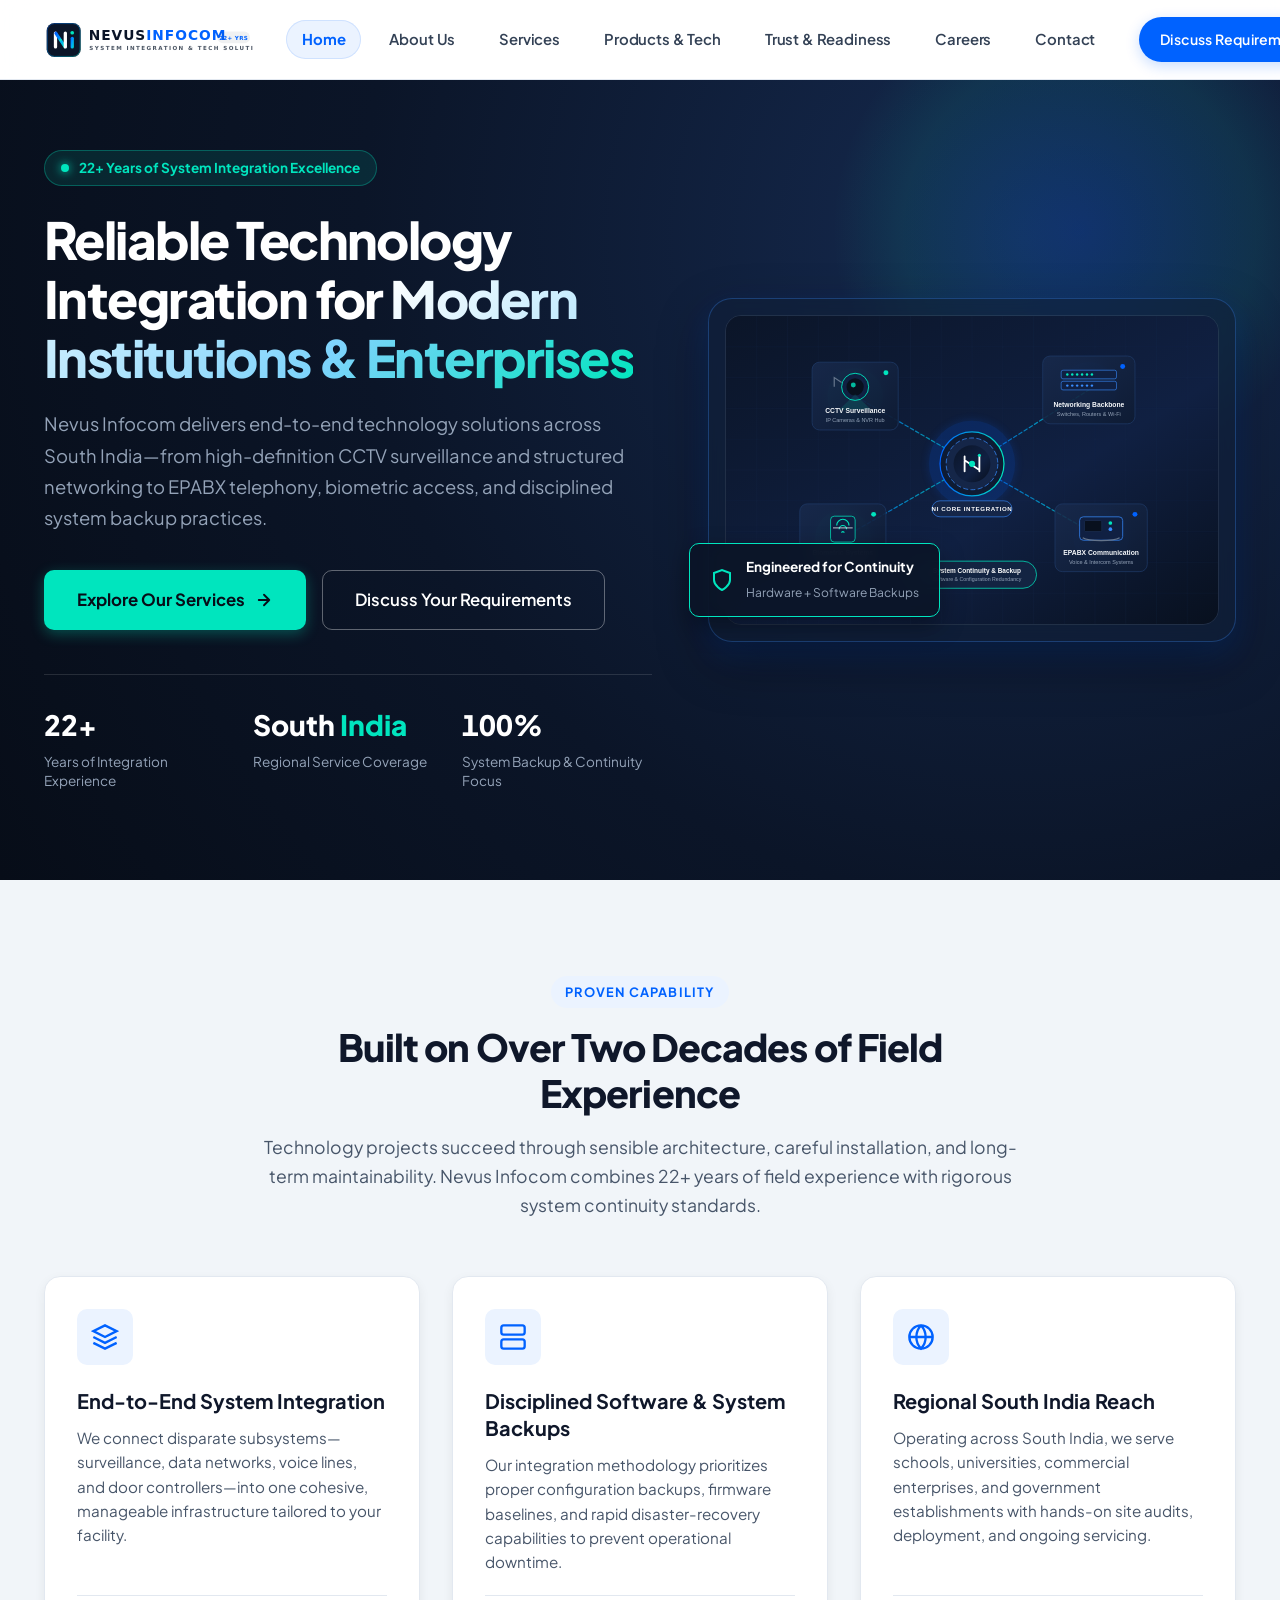
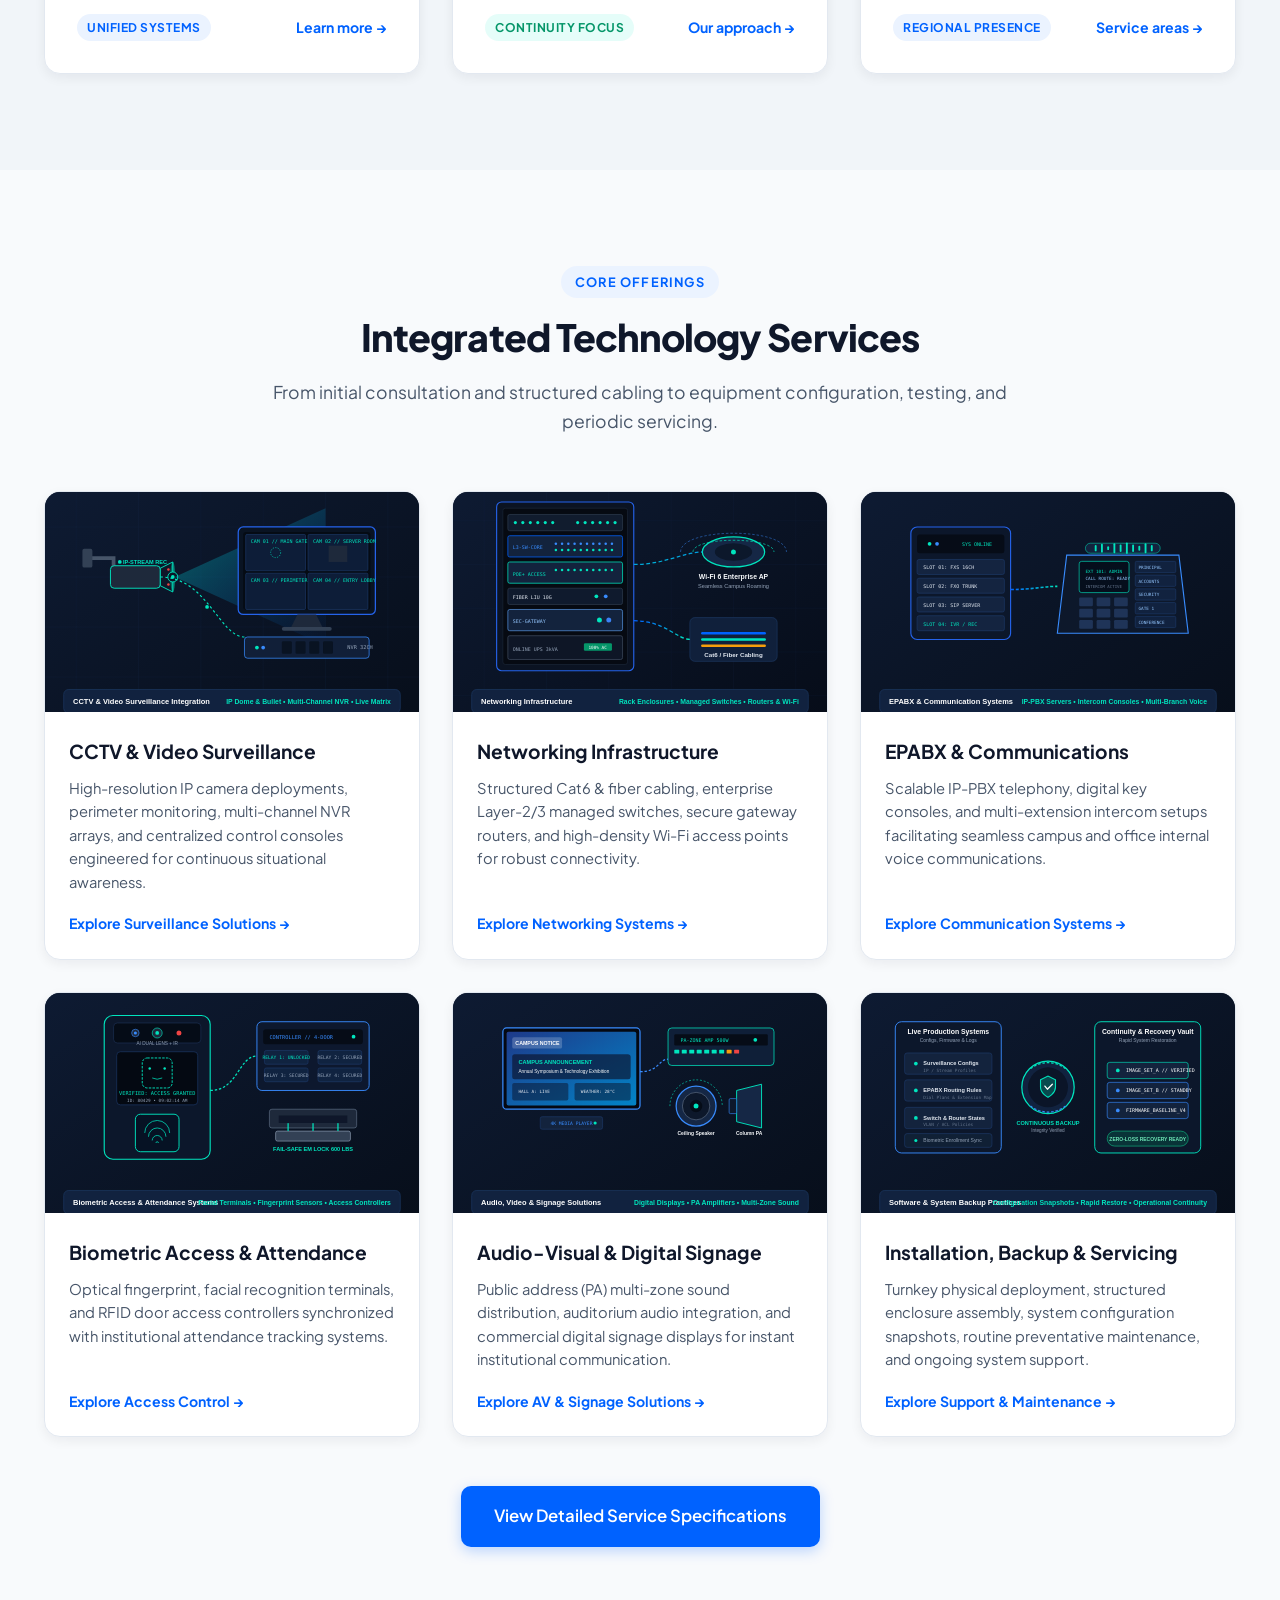
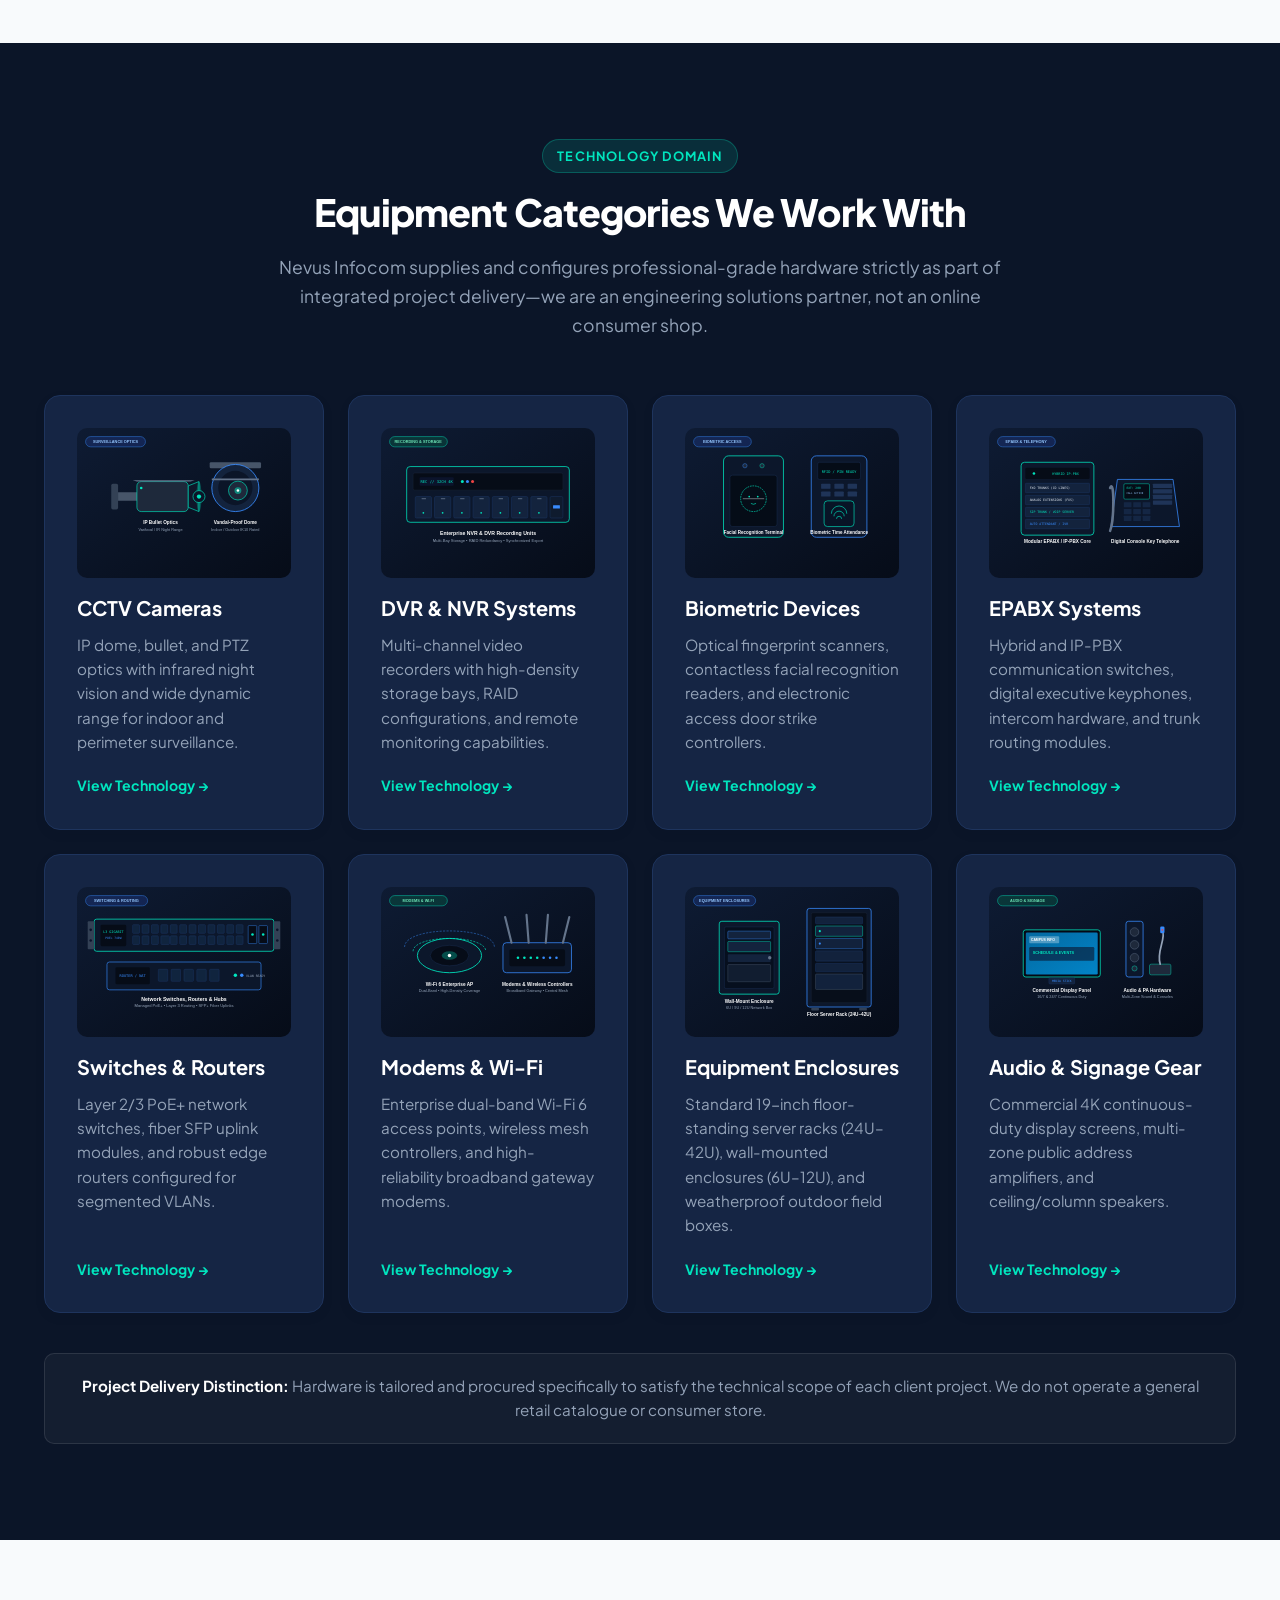
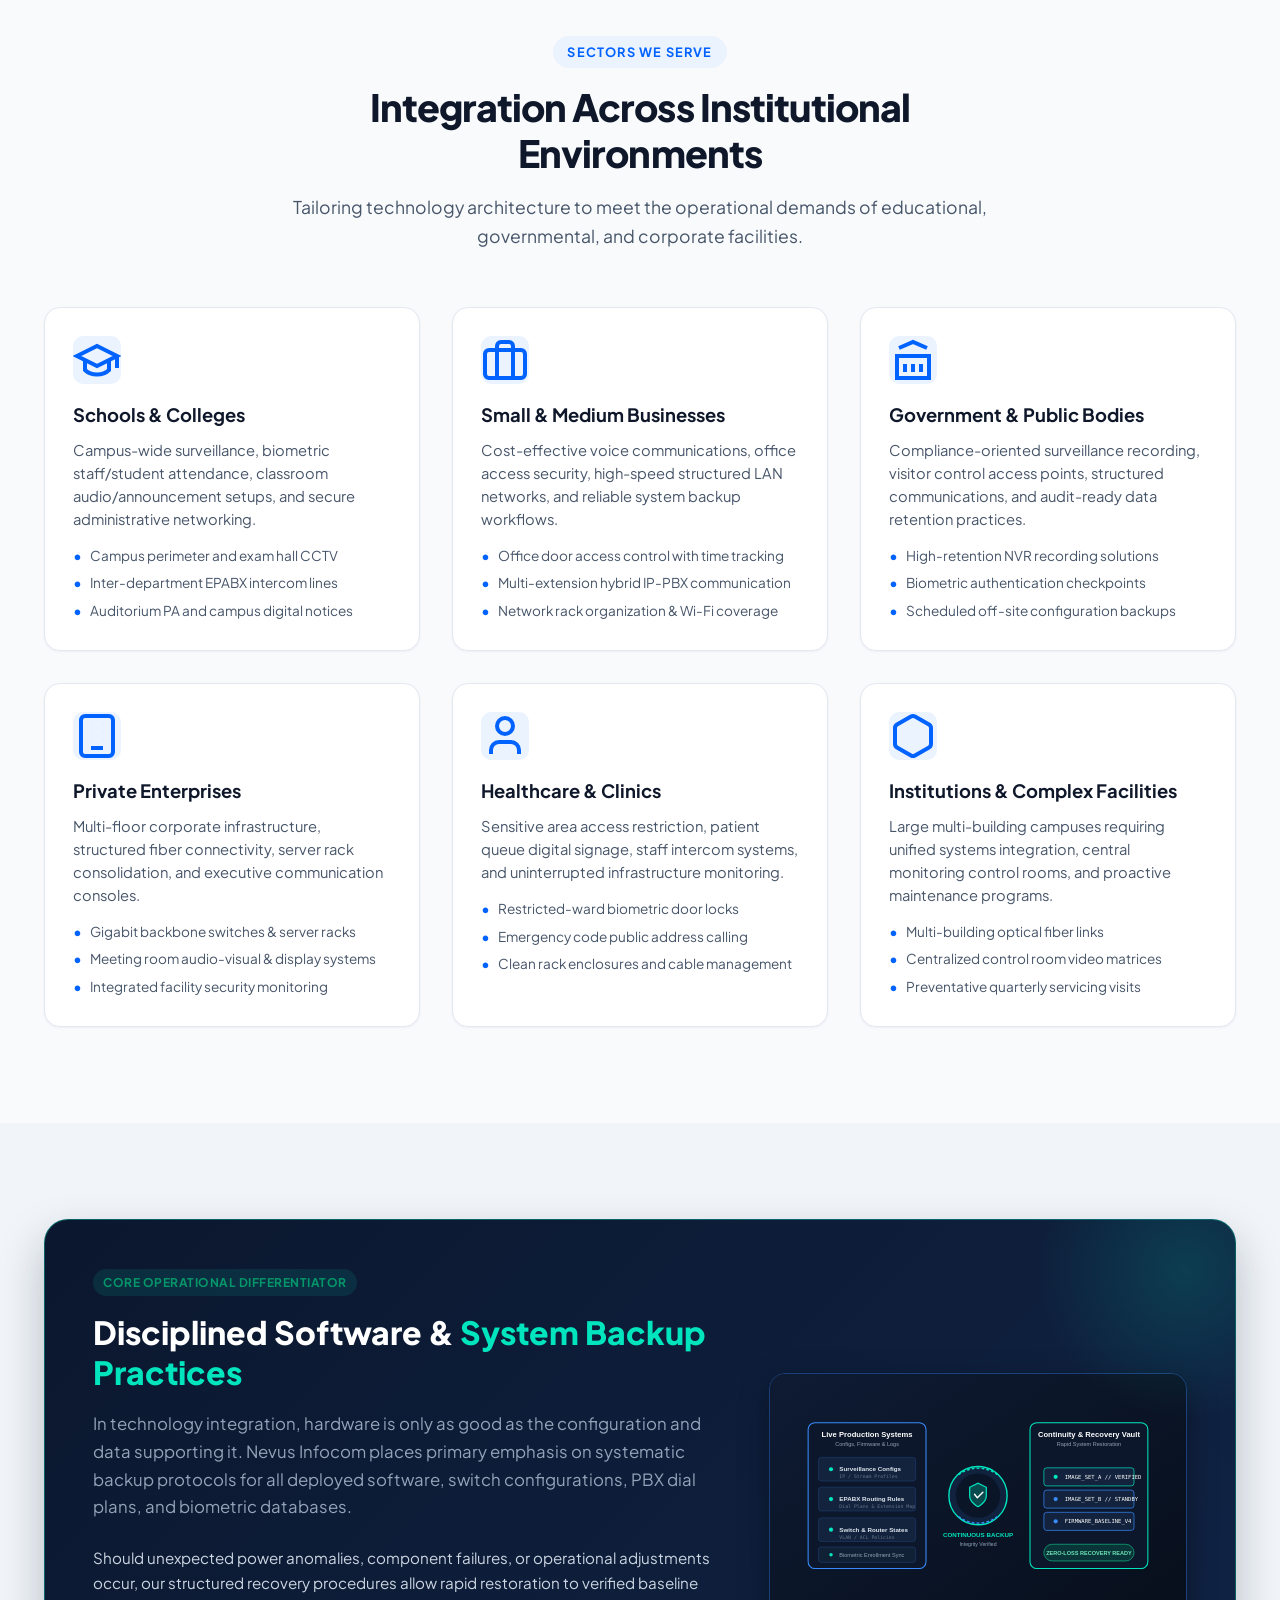
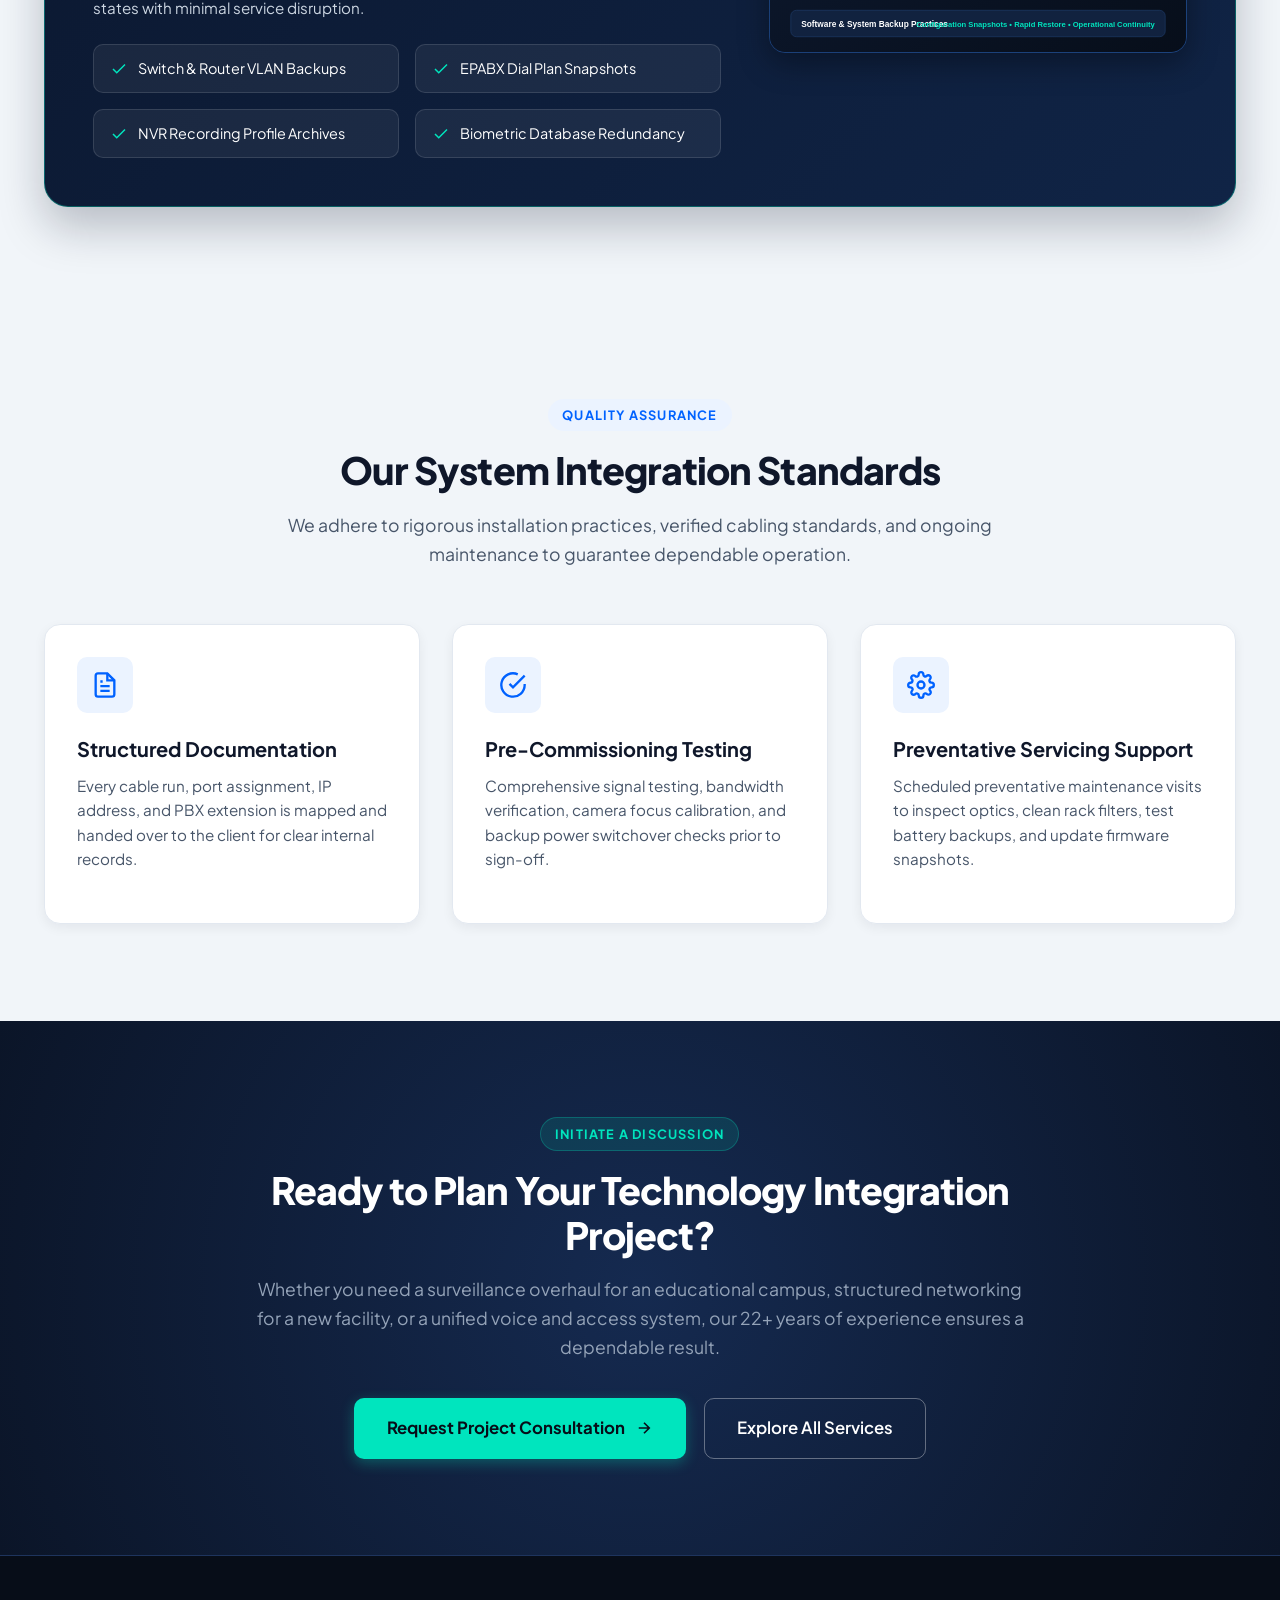
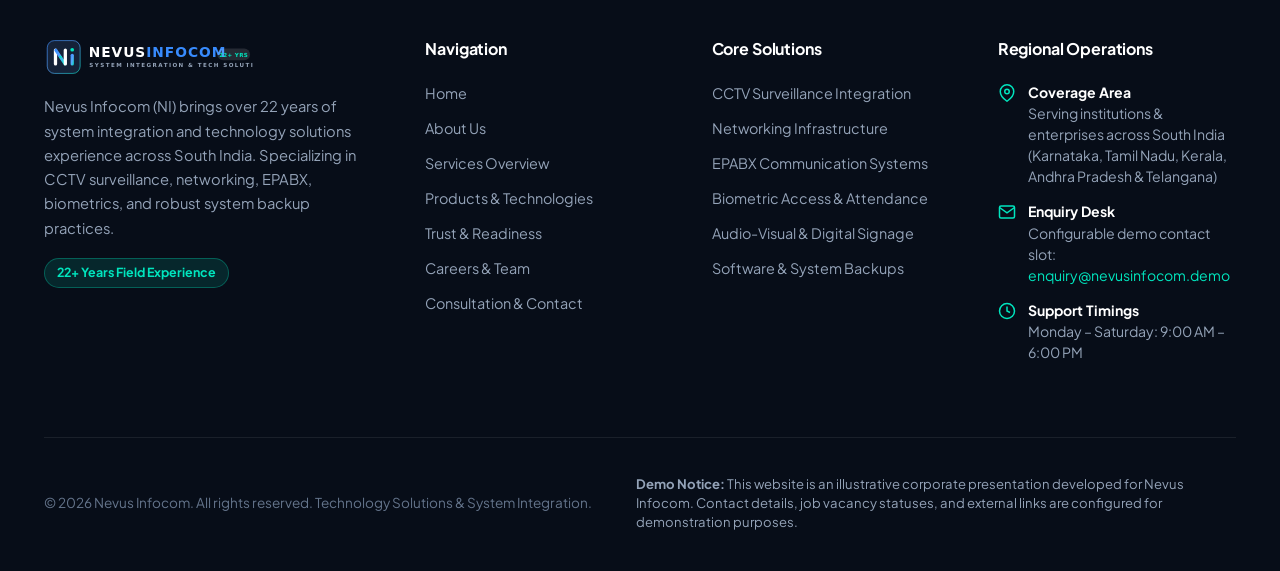
==== commit 975422dc: "Refine navigation bar spacing and remove gallery section" ====
--- a/index.html
+++ b/index.html
@@ -6,7 +6,7 @@
   <title>Nevus Infocom | System Integration & Technology Solutions across South India</title>
   <meta name="description" content="Nevus Infocom (NI) brings over 22 years of experience in system integration, CCTV surveillance, networking infrastructure, EPABX systems, biometrics, and robust system backup practices across South India.">
   <link rel="icon" type="image/svg+xml" href="images/favicon.svg">
-  <link rel="stylesheet" href="css/style.css">
+  <link rel="stylesheet" href="css/style.css?v=2.0">
 </head>
 <body>
   <!-- Accessible Skip Link -->
@@ -25,7 +25,6 @@
         <a href="about.html" class="nav-link">About Us</a>
         <a href="services.html" class="nav-link">Services</a>
         <a href="products.html" class="nav-link">Products &amp; Tech</a>
-        <a href="gallery.html" class="nav-link">Gallery</a>
         <a href="testimonials.html" class="nav-link">Trust &amp; Readiness</a>
         <a href="careers.html" class="nav-link">Careers</a>
         <a href="contact.html" class="nav-link">Contact</a>
@@ -58,7 +57,6 @@
         <a href="about.html" class="nav-link">About Us</a>
         <a href="services.html" class="nav-link">Services</a>
         <a href="products.html" class="nav-link">Products &amp; Tech</a>
-        <a href="gallery.html" class="nav-link">Gallery</a>
         <a href="testimonials.html" class="nav-link">Trust &amp; Readiness</a>
         <a href="careers.html" class="nav-link">Careers</a>
         <a href="contact.html" class="nav-link">Contact</a>
@@ -510,64 +508,7 @@
       </div>
     </section>
 
-    <!-- 7. ILLUSTRATIVE PROJECT SHOWCASE & GALLERY PREVIEW -->
-    <section class="section" aria-labelledby="gallery-preview-heading">
-      <div class="container">
-        <div class="section-header reveal-on-scroll">
-          <span class="section-tag">Installation Showcase</span>
-          <h2 id="gallery-preview-heading" class="section-title">Illustrative Integration Environments</h2>
-          <p class="section-subtitle">
-            A representative preview of typical system setups, control decks, and equipment enclosures integrated across South India.
-          </p>
-        </div>
-
-        <div class="gallery-grid">
-          <div class="gallery-item reveal-on-scroll delay-1" data-category="cctv">
-            <img src="images/gallery-campus-cctv.svg" alt="Campus Surveillance Control Room" loading="lazy">
-            <div class="gallery-overlay">
-              <span class="gallery-tag">Surveillance Deployment</span>
-              <h3 class="gallery-title">Centralized Video Matrix</h3>
-              <p class="gallery-caption">Multi-display wall and operator console for continuous institutional monitoring.</p>
-            </div>
-            <div class="gallery-zoom-icon">
-              <svg viewBox="0 0 24 24" fill="none" stroke="currentColor" stroke-width="2"><circle cx="11" cy="11" r="8"/><line x1="21" y1="21" x2="16.65" y2="16.65"/><line x1="11" y1="8" x2="11" y2="14"/><line x1="8" y1="11" x2="14" y2="11"/></svg>
-            </div>
-          </div>
-
-          <div class="gallery-item reveal-on-scroll delay-2" data-category="networking">
-            <img src="images/gallery-datacenter-rack.svg" alt="Structured Server Rack Enclosure" loading="lazy">
-            <div class="gallery-overlay">
-              <span class="gallery-tag">Network Infrastructure</span>
-              <h3 class="gallery-title">Server Rack &amp; Core Switching</h3>
-              <p class="gallery-caption">High-density Cat6 patch panels, managed switches, and fiber distribution units.</p>
-            </div>
-            <div class="gallery-zoom-icon">
-              <svg viewBox="0 0 24 24" fill="none" stroke="currentColor" stroke-width="2"><circle cx="11" cy="11" r="8"/><line x1="21" y1="21" x2="16.65" y2="16.65"/><line x1="11" y1="8" x2="11" y2="14"/><line x1="8" y1="11" x2="14" y2="11"/></svg>
-            </div>
-          </div>
-
-          <div class="gallery-item reveal-on-scroll delay-3" data-category="biometrics">
-            <img src="images/gallery-biometric-lobby.svg" alt="Multi-Lane Biometric Entry Foyer" loading="lazy">
-            <div class="gallery-overlay">
-              <span class="gallery-tag">Access Control</span>
-              <h3 class="gallery-title">Multi-Lane Biometric Entry</h3>
-              <p class="gallery-caption">Speed gates, facial recognition kiosks, and real-time attendance logging.</p>
-            </div>
-            <div class="gallery-zoom-icon">
-              <svg viewBox="0 0 24 24" fill="none" stroke="currentColor" stroke-width="2"><circle cx="11" cy="11" r="8"/><line x1="21" y1="21" x2="16.65" y2="16.65"/><line x1="11" y1="8" x2="11" y2="14"/><line x1="8" y1="11" x2="14" y2="11"/></svg>
-            </div>
-          </div>
-        </div>
-
-        <div style="text-align: center; margin-top: 40px;" class="reveal-on-scroll">
-          <a href="gallery.html" class="btn btn-secondary">
-            View Complete Installation Gallery (6 Categories) &rarr;
-          </a>
-        </div>
-      </div>
-    </section>
-
-    <!-- 8. CREDIBILITY & QUALITY ASSURANCE (NON-FABRICATED) -->
+    <!-- 7. CREDIBILITY & QUALITY ASSURANCE (NON-FABRICATED) -->
     <section class="section section-alt" aria-labelledby="quality-heading">
       <div class="container">
         <div class="section-header reveal-on-scroll">
@@ -606,7 +547,7 @@
       </div>
     </section>
 
-    <!-- 9. FINAL CONSULTATION CTA -->
+    <!-- 8. FINAL CONSULTATION CTA -->
     <section class="section section-dark" style="background: radial-gradient(circle at 50% 50%, #152A50 0%, #0B1528 100%);" aria-labelledby="cta-heading">
       <div class="container text-center" style="max-width: 820px; margin: 0 auto; text-align: center;">
         <span class="section-tag reveal-on-scroll">Initiate a Discussion</span>
@@ -625,18 +566,6 @@
     </section>
   </main>
 
-  <!-- LIGHTBOX MODAL FOR GALLERY PREVIEWS -->
-  <div class="lightbox-modal" id="lightboxModal" role="dialog" aria-modal="true" aria-label="Image Preview">
-    <div class="lightbox-content">
-      <button type="button" class="lightbox-close" id="lightboxClose" aria-label="Close preview">&times;</button>
-      <img src="images/gallery-campus-cctv.svg" alt="Preview Image" class="lightbox-img" id="lightboxImg">
-      <div class="lightbox-details">
-        <h3 id="lightboxTitle">Installation Preview</h3>
-        <p id="lightboxDesc">Illustrative system integration environment.</p>
-      </div>
-    </div>
-  </div>
-
   <!-- SITE FOOTER -->
   <footer class="site-footer" role="contentinfo">
     <div class="container">
@@ -660,7 +589,6 @@
             <a href="about.html">About Us</a>
             <a href="services.html">Services Overview</a>
             <a href="products.html">Products &amp; Technologies</a>
-            <a href="gallery.html">Installation Gallery</a>
             <a href="testimonials.html">Trust &amp; Readiness</a>
             <a href="careers.html">Careers &amp; Team</a>
             <a href="contact.html">Consultation &amp; Contact</a>
@@ -714,7 +642,7 @@
     </div>
   </footer>
 
-  <script src="js/main.js"></script>
+  <script src="js/main.js?v=2.0"></script>
 </body>
 </html>
 
--- a/css/style.css
+++ b/css/style.css
@@ -408,6 +408,7 @@
   align-items: center;
   justify-content: space-between;
   height: 100%;
+  gap: 28px;
 }
 
 .brand-link {
@@ -415,10 +416,12 @@
   align-items: center;
   gap: 12px;
   text-decoration: none;
+  flex-shrink: 0;
+  padding-right: 4px;
 }
 
 .brand-logo-img {
-  height: 44px;
+  height: 42px;
   width: auto;
   transition: transform var(--transition-fast);
 }
@@ -431,33 +434,54 @@
 .nav-menu {
   display: flex;
   align-items: center;
-  gap: 6px;
+  gap: 12px;
+  margin: 0 auto;
 }
 
 .nav-link {
-  font-size: 0.92rem;
+  font-size: 0.93rem;
   font-weight: 600;
-  color: var(--color-text-muted);
-  padding: 8px 14px;
-  border-radius: var(--radius-sm);
-  transition: all var(--transition-fast);
+  color: #334155;
+  padding: 8px 16px;
+  border-radius: var(--radius-full);
+  white-space: nowrap;
+  letter-spacing: -0.01em;
+  transition: color var(--transition-fast), background-color var(--transition-fast), box-shadow var(--transition-fast);
 }
 
 .nav-link:hover {
   color: var(--color-blue-primary);
-  background-color: var(--color-blue-faint);
+  background-color: rgba(0, 98, 255, 0.06);
 }
 
 .nav-link.active {
   color: var(--color-blue-primary);
   background-color: var(--color-blue-light);
   font-weight: 700;
+  box-shadow: inset 0 0 0 1px rgba(0, 98, 255, 0.12);
 }
 
 .header-cta-group {
   display: flex;
   align-items: center;
-  gap: 14px;
+  gap: 16px;
+  flex-shrink: 0;
+}
+
+.header-cta-group .btn {
+  padding: 10px 20px;
+  font-size: 0.88rem;
+  font-weight: 600;
+  letter-spacing: 0.2px;
+  border-radius: var(--radius-full);
+  white-space: nowrap;
+  box-shadow: 0 4px 14px rgba(0, 98, 255, 0.22);
+  transition: all var(--transition-fast);
+}
+
+.header-cta-group .btn:hover {
+  box-shadow: 0 6px 18px rgba(0, 98, 255, 0.32);
+  transform: translateY(-1px);
 }
 
 /* Mobile Toggle Hamburger Button */
@@ -1125,7 +1149,7 @@
 }
 
 /* ==========================================================================
-   GALLERY & MEDIA COMPONENTS
+   CATEGORY FILTER TABS & CONTROLS
    ========================================================================== */
 
 /* Category Filter Tabs */
@@ -1162,182 +1186,6 @@
   box-shadow: 0 4px 12px rgba(0, 98, 255, 0.25);
 }
 
-/* Gallery Grid */
-.gallery-grid {
-  display: grid;
-  grid-template-columns: repeat(3, 1fr);
-  gap: 28px;
-}
-
-.gallery-item {
-  position: relative;
-  border-radius: var(--radius-lg);
-  overflow: hidden;
-  background: var(--color-navy-darker);
-  box-shadow: var(--shadow-sm);
-  transition: all var(--transition-normal);
-  cursor: pointer;
-  aspect-ratio: 4 / 3;
-}
-
-.gallery-item:hover {
-  transform: translateY(-5px);
-  box-shadow: var(--shadow-xl);
-}
-
-.gallery-item img {
-  width: 100%;
-  height: 100%;
-  object-fit: cover;
-  transition: transform var(--transition-slow);
-}
-
-.gallery-item:hover img {
-  transform: scale(1.06);
-}
-
-.gallery-overlay {
-  position: absolute;
-  inset: 0;
-  background: linear-gradient(180deg, rgba(7, 13, 24, 0.1) 0%, rgba(7, 13, 24, 0.85) 85%);
-  padding: 24px;
-  display: flex;
-  flex-direction: column;
-  justify-content: flex-end;
-  color: #FFFFFF;
-  transition: background var(--transition-fast);
-}
-
-.gallery-item:hover .gallery-overlay {
-  background: linear-gradient(180deg, rgba(7, 13, 24, 0.2) 0%, rgba(7, 13, 24, 0.92) 85%);
-}
-
-.gallery-tag {
-  font-size: 0.72rem;
-  font-weight: 700;
-  text-transform: uppercase;
-  letter-spacing: 0.8px;
-  color: var(--color-cyan-glow);
-  margin-bottom: 6px;
-}
-
-.gallery-title {
-  font-size: 1.1rem;
-  font-weight: 700;
-  line-height: 1.35;
-  margin-bottom: 6px;
-}
-
-.gallery-caption {
-  font-size: 0.85rem;
-  color: var(--color-text-inverse-muted);
-  line-height: 1.4;
-  opacity: 0.9;
-}
-
-.gallery-zoom-icon {
-  position: absolute;
-  top: 18px;
-  right: 18px;
-  width: 36px;
-  height: 36px;
-  border-radius: 50%;
-  background: rgba(11, 21, 40, 0.7);
-  backdrop-filter: blur(4px);
-  border: 1px solid rgba(255, 255, 255, 0.2);
-  display: flex;
-  align-items: center;
-  justify-content: center;
-  color: #fff;
-  opacity: 0;
-  transform: scale(0.8);
-  transition: all var(--transition-fast);
-}
-
-.gallery-item:hover .gallery-zoom-icon {
-  opacity: 1;
-  transform: scale(1);
-}
-
-/* Lightbox Modal */
-.lightbox-modal {
-  position: fixed;
-  inset: 0;
-  background: rgba(7, 13, 24, 0.92);
-  backdrop-filter: blur(12px);
-  z-index: 2000;
-  display: none;
-  align-items: center;
-  justify-content: center;
-  padding: 30px;
-}
-
-.lightbox-modal.active {
-  display: flex;
-}
-
-.lightbox-content {
-  position: relative;
-  max-width: 900px;
-  width: 100%;
-  background: var(--color-navy-surface);
-  border: 1px solid var(--color-navy-border);
-  border-radius: var(--radius-lg);
-  overflow: hidden;
-  box-shadow: 0 25px 60px rgba(0, 0, 0, 0.5);
-  animation: modalIn var(--transition-normal);
-}
-
-@keyframes modalIn {
-  from { opacity: 0; transform: scale(0.95); }
-  to { opacity: 1; transform: scale(1); }
-}
-
-.lightbox-img {
-  width: 100%;
-  max-height: 520px;
-  object-fit: contain;
-  background: #000;
-}
-
-.lightbox-details {
-  padding: 20px 28px;
-  color: #FFFFFF;
-}
-
-.lightbox-details h3 {
-  font-size: 1.35rem;
-  margin-bottom: 6px;
-}
-
-.lightbox-details p {
-  color: var(--color-text-inverse-muted);
-  font-size: 0.95rem;
-}
-
-.lightbox-close {
-  position: absolute;
-  top: 14px;
-  right: 14px;
-  width: 40px;
-  height: 40px;
-  border-radius: 50%;
-  background: rgba(0, 0, 0, 0.6);
-  border: 1px solid rgba(255, 255, 255, 0.2);
-  color: #FFFFFF;
-  cursor: pointer;
-  display: flex;
-  align-items: center;
-  justify-content: center;
-  transition: background var(--transition-fast);
-  z-index: 10;
-}
-
-.lightbox-close:hover {
-  background: #000;
-  color: var(--color-cyan-glow);
-}
-
 /* ==========================================================================
    FORMS & INPUT FIELDS (DEMO ORIENTED)
    ========================================================================== */
@@ -1730,6 +1578,19 @@
    RESPONSIVE MEDIA QUERIES
    ========================================================================== */
 
+@media (max-width: 1080px) {
+  .nav-menu,
+  .header-cta-group .btn {
+    display: none;
+  }
+  .mobile-nav-toggle {
+    display: flex;
+  }
+  .mobile-drawer {
+    display: block;
+  }
+}
+
 @media (max-width: 1024px) {
   .hero-grid {
     grid-template-columns: 1fr;
@@ -1751,9 +1612,6 @@
   .continuity-grid {
     grid-template-columns: 1fr;
   }
-  .gallery-grid {
-    grid-template-columns: repeat(2, 1fr);
-  }
 }
 
 @media (max-width: 768px) {
@@ -1775,19 +1633,7 @@
     grid-template-columns: 1fr;
     gap: 16px;
   }
-  .nav-menu, .header-cta-group .btn {
-    display: none;
-  }
-  .mobile-nav-toggle {
-    display: flex;
-  }
-  .mobile-drawer {
-    display: block;
-  }
   .grid-3, .grid-2 {
-    grid-template-columns: 1fr;
-  }
-  .gallery-grid {
     grid-template-columns: 1fr;
   }
   .form-row {
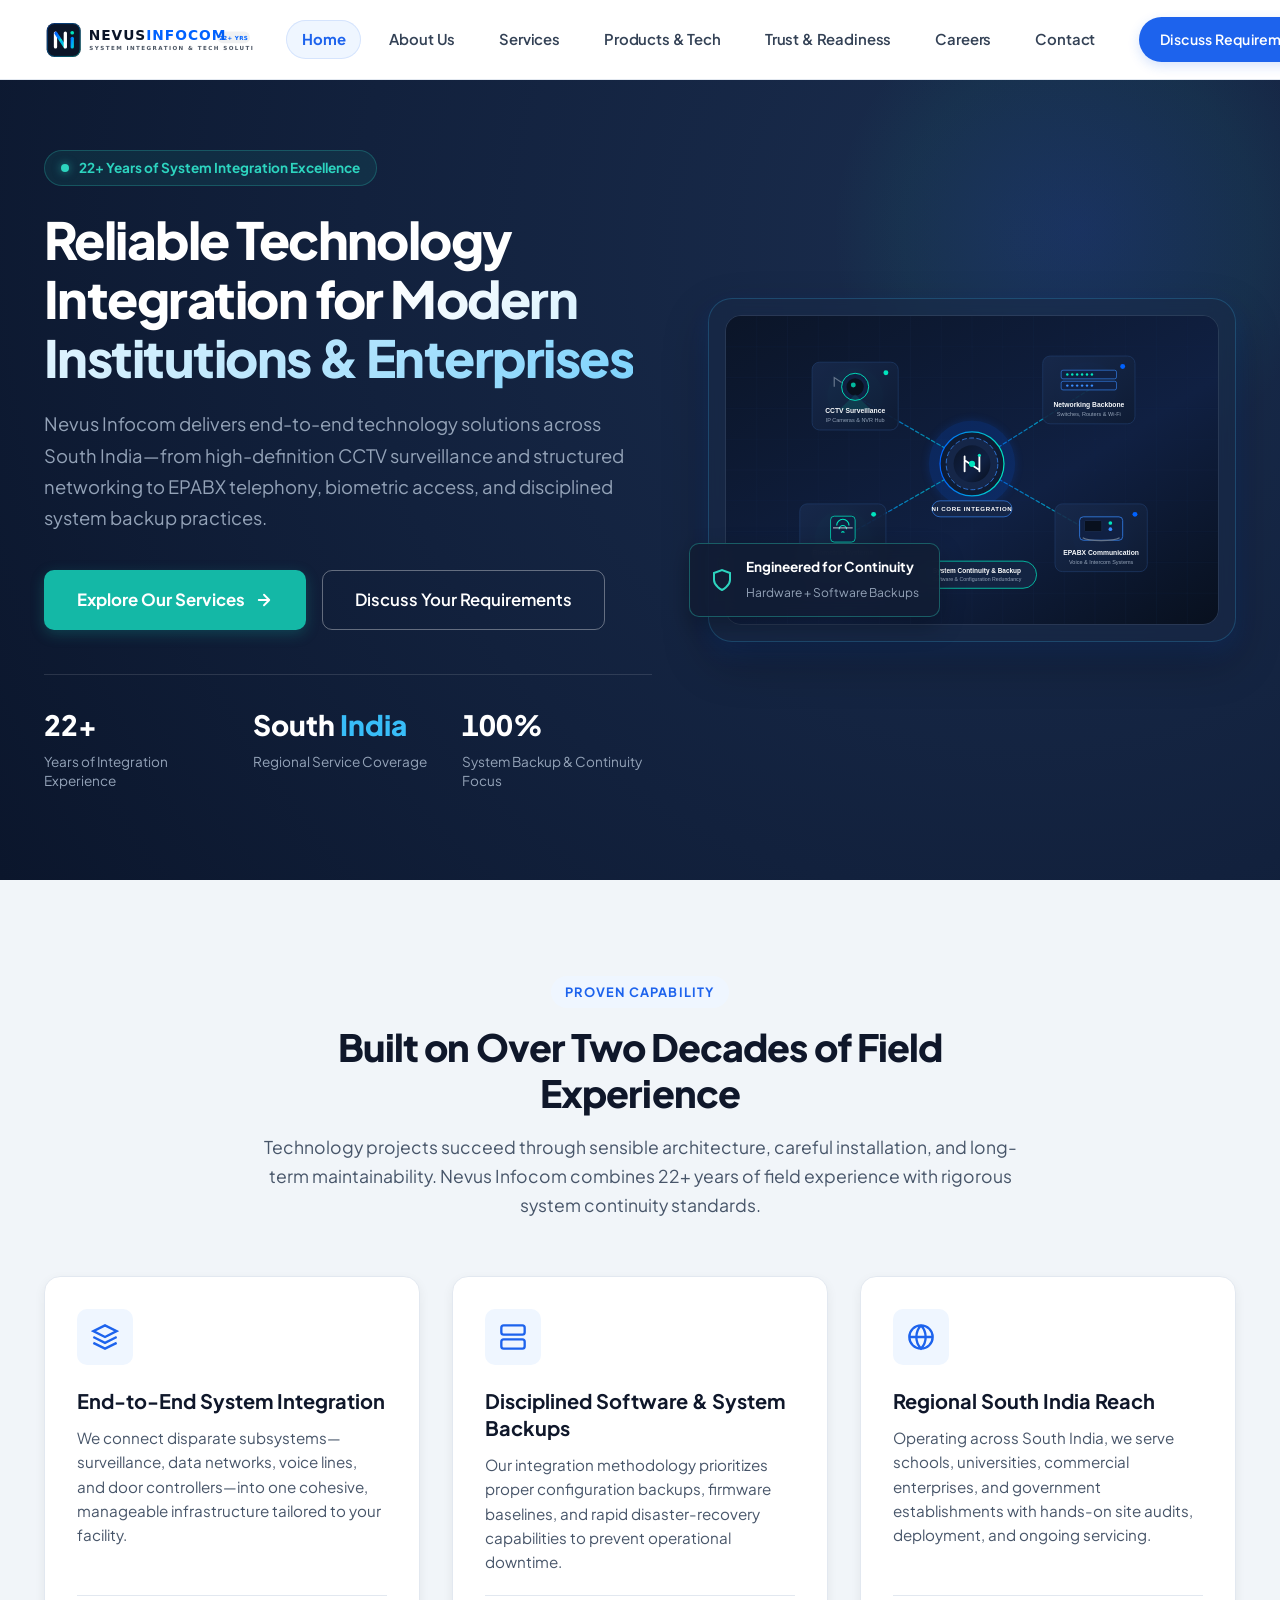
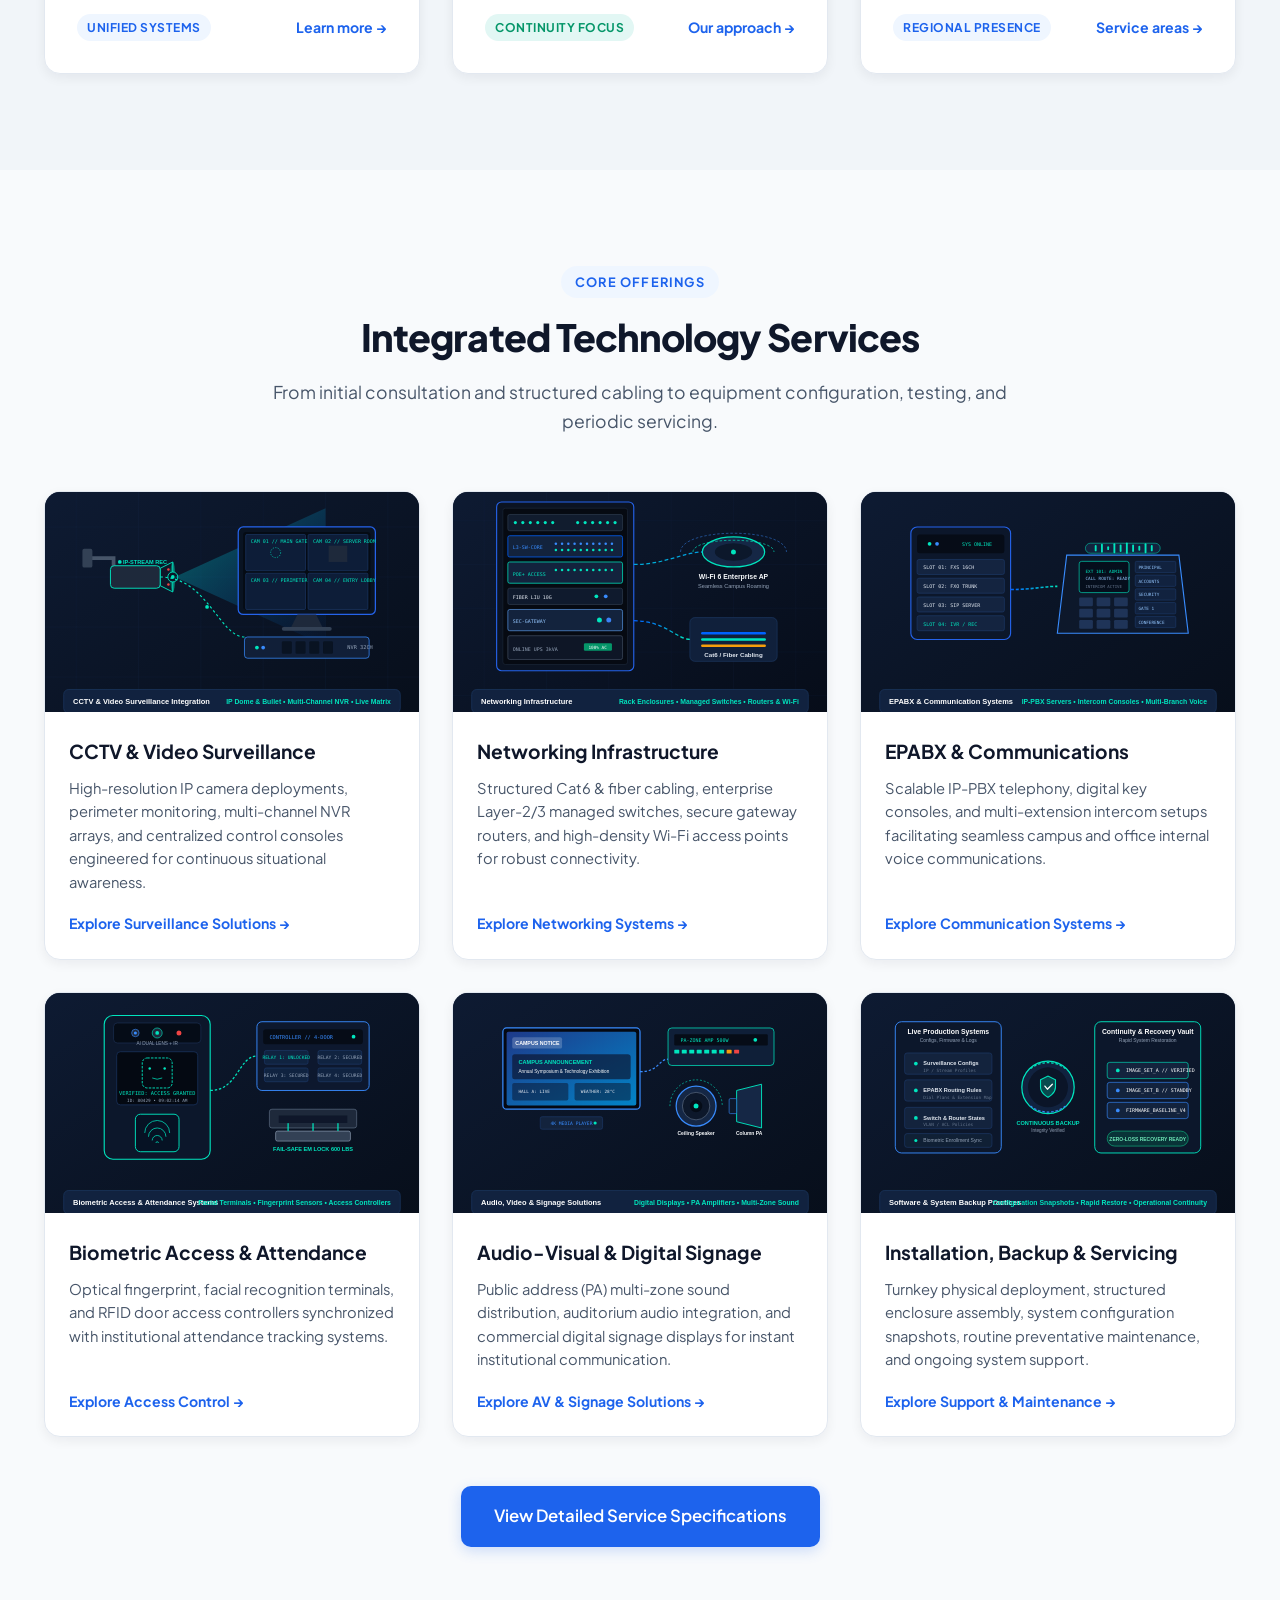
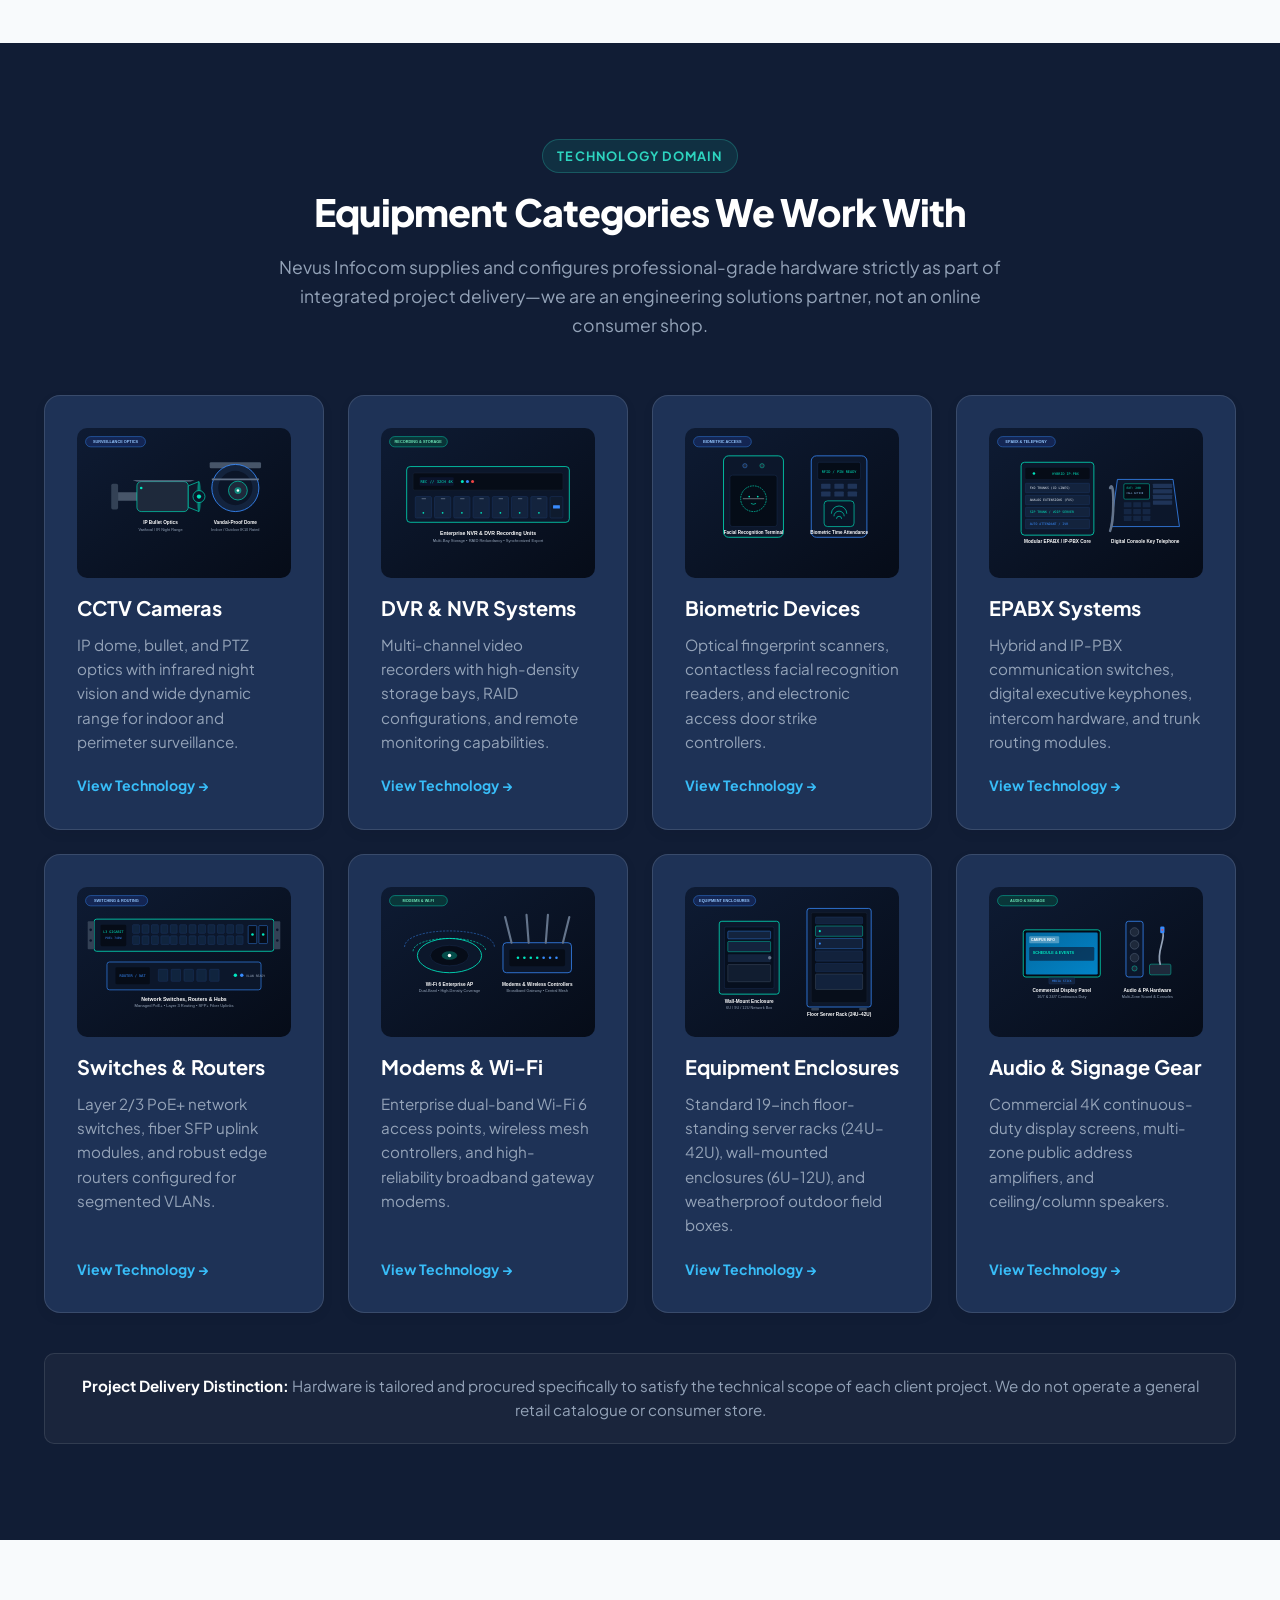
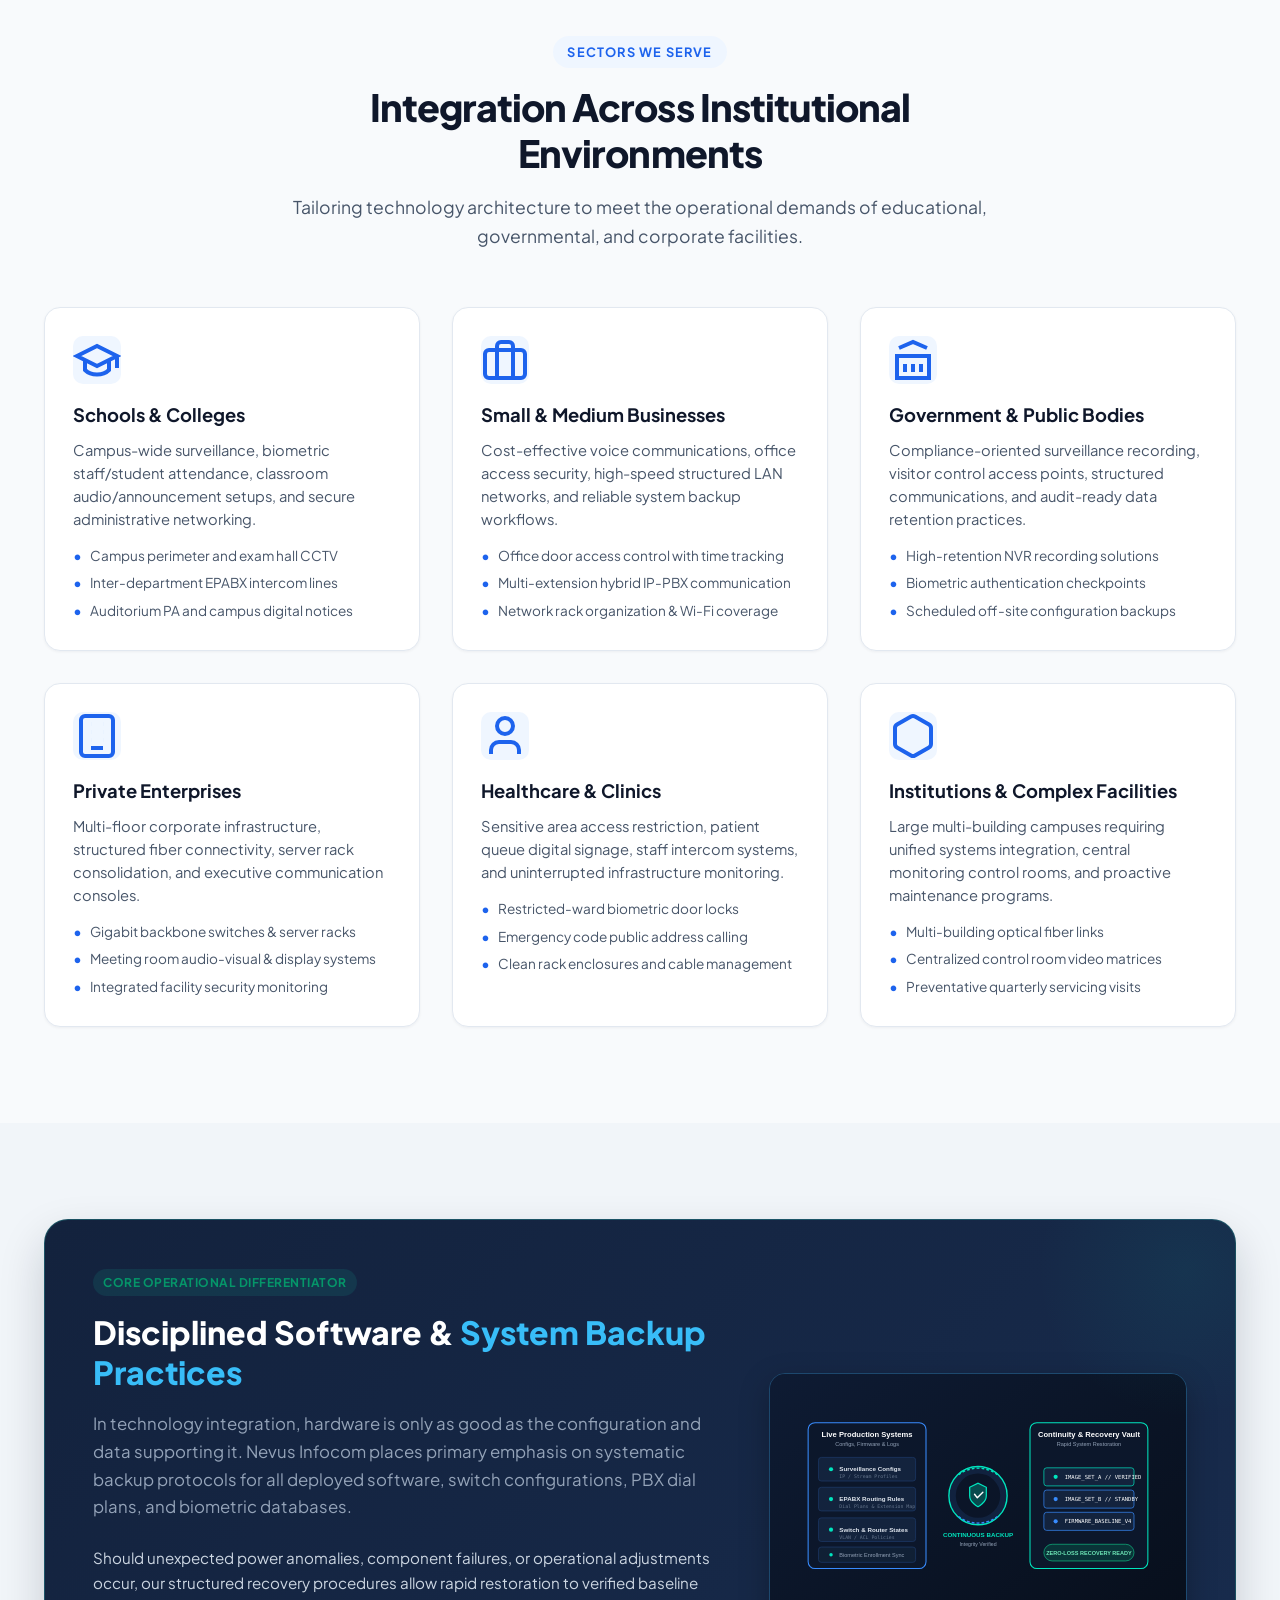
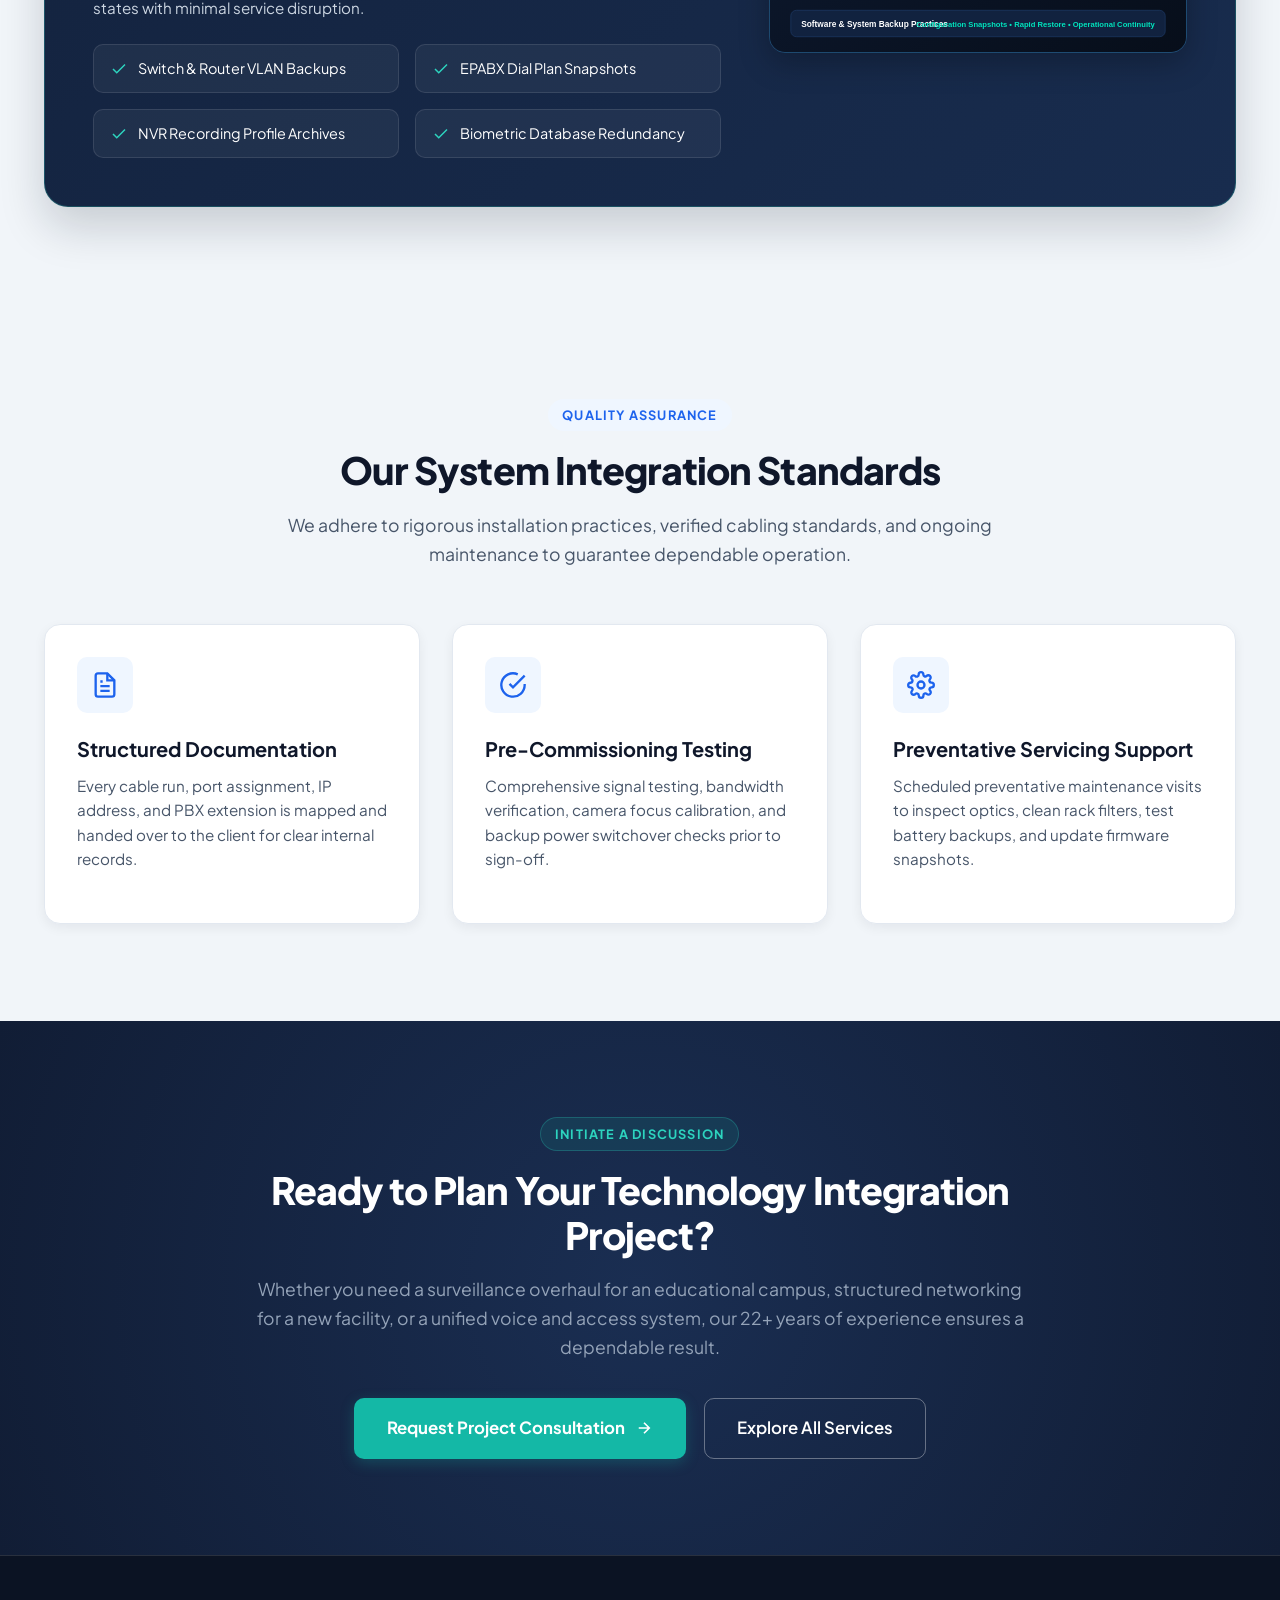
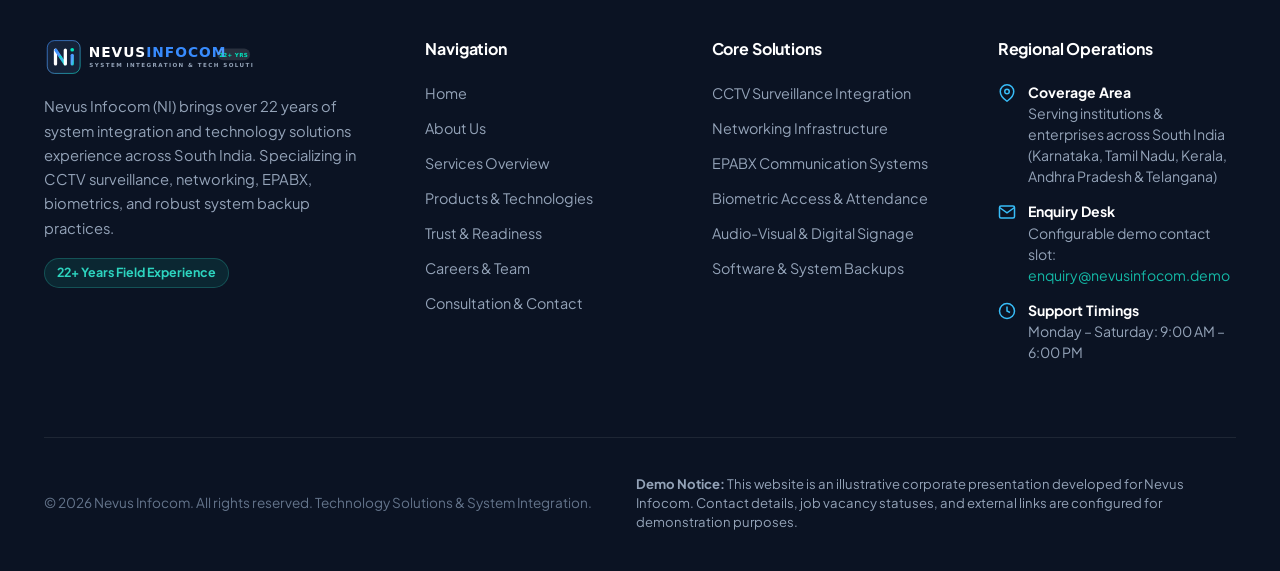
==== commit 69652e22: "theme change" ====
--- a/index.html
+++ b/index.html
@@ -548,7 +548,7 @@
     </section>
 
     <!-- 8. FINAL CONSULTATION CTA -->
-    <section class="section section-dark" style="background: radial-gradient(circle at 50% 50%, #152A50 0%, #0B1528 100%);" aria-labelledby="cta-heading">
+    <section class="section section-dark" style="background: radial-gradient(circle at 50% 50%, #1A2E52 0%, #111D35 100%);" aria-labelledby="cta-heading">
       <div class="container text-center" style="max-width: 820px; margin: 0 auto; text-align: center;">
         <span class="section-tag reveal-on-scroll">Initiate a Discussion</span>
         <h2 id="cta-heading" class="section-title reveal-on-scroll delay-1" style="color: #FFFFFF;">Ready to Plan Your Technology Integration Project?</h2>
--- a/css/style.css
+++ b/css/style.css
@@ -7,31 +7,32 @@
 @import url('https://fonts.googleapis.com/css2?family=JetBrains+Mono:wght@400;500;600&family=Plus+Jakarta+Sans:wght@300;400;500;600;700;800&display=swap');
 
 :root {
-  /* Primary Authority: Midnight & Deep Navy */
-  --color-navy-darkest: #070D18;
-  --color-navy-darker: #0B1528;
-  --color-navy-dark: #101E38;
-  --color-navy-surface: #152544;
-  --color-navy-border: #1E345D;
+  /* Primary Authority: Refined Slate Navy & Executive Surfaces */
+  --color-navy-darkest: #0B1323;
+  --color-navy-darker: #111D35;
+  --color-navy-dark: #182846;
+  --color-navy-surface: #1E3256;
+  --color-navy-border: rgba(255, 255, 255, 0.12);
   
-  /* Precision Tech Accents */
-  --color-blue-primary: #0062FF;
-  --color-blue-hover: #0052D9;
-  --color-blue-light: #EBF3FF;
-  --color-blue-faint: rgba(0, 98, 255, 0.06);
-  --color-cyan-glow: #00E5BE;
-  --color-cyan-faint: rgba(0, 229, 190, 0.10);
-  --color-teal-accent: #00B4D8;
-  --color-sky-accent: #388BFD;
+  /* Precision Tech Accents — Refined & Restrained */
+  --color-blue-primary: #1D63ED;
+  --color-blue-hover: #154EC2;
+  --color-blue-light: #EFF6FF;
+  --color-blue-faint: rgba(29, 99, 237, 0.06);
+  --color-cyan-glow: #14B8A6;
+  --color-cyan-light: #2DD4BF;
+  --color-cyan-faint: rgba(20, 184, 166, 0.12);
+  --color-teal-accent: #0D9488;
+  --color-sky-accent: #38BDF8;
 
   /* Neutrals & Architectural Surfaces */
   --color-bg-body: #F8FAFC;
   --color-bg-alt: #F1F5F9;
   --color-surface-white: #FFFFFF;
-  --color-surface-glass: rgba(255, 255, 255, 0.88);
+  --color-surface-glass: rgba(255, 255, 255, 0.90);
   --color-border-subtle: #E2E8F0;
   --color-border-medium: #CBD5E1;
-  --color-border-focus: #0062FF;
+  --color-border-focus: #1D63ED;
 
   /* Typography / Text Palette */
   --color-text-main: #0F172A;
@@ -51,14 +52,14 @@
   --font-sans: 'Plus Jakarta Sans', -apple-system, BlinkMacSystemFont, 'Segoe UI', Roboto, Helvetica, Arial, sans-serif;
   --font-mono: 'JetBrains Mono', Consolas, Monaco, monospace;
 
-  /* Elevation Shadows */
+  /* Elevation Shadows — Soft & Restrained */
   --shadow-xs: 0 1px 3px rgba(11, 21, 40, 0.05);
   --shadow-sm: 0 4px 12px rgba(11, 21, 40, 0.06);
   --shadow-md: 0 10px 25px -5px rgba(11, 21, 40, 0.08), 0 8px 10px -6px rgba(11, 21, 40, 0.04);
   --shadow-lg: 0 20px 35px -8px rgba(11, 21, 40, 0.12), 0 10px 15px -6px rgba(11, 21, 40, 0.05);
-  --shadow-xl: 0 25px 50px -12px rgba(11, 21, 40, 0.20);
-  --shadow-blue-glow: 0 12px 30px rgba(0, 98, 255, 0.22);
-  --shadow-cyan-glow: 0 12px 30px rgba(0, 229, 190, 0.20);
+  --shadow-xl: 0 25px 50px -12px rgba(11, 21, 40, 0.18);
+  --shadow-blue-glow: 0 10px 25px rgba(29, 99, 237, 0.18);
+  --shadow-cyan-glow: 0 10px 25px rgba(20, 184, 166, 0.20);
 
   /* Radii */
   --radius-sm: 6px;
@@ -221,9 +222,9 @@
 }
 
 .section-dark .section-tag {
-  color: var(--color-cyan-glow);
-  background: rgba(0, 229, 190, 0.12);
-  border: 1px solid rgba(0, 229, 190, 0.25);
+  color: var(--color-cyan-light);
+  background: rgba(20, 184, 166, 0.12);
+  border: 1px solid rgba(45, 212, 191, 0.25);
 }
 
 .section-title {
@@ -271,7 +272,7 @@
 .btn-primary {
   background-color: var(--color-blue-primary);
   color: #FFFFFF;
-  box-shadow: 0 4px 14px rgba(0, 98, 255, 0.25);
+  box-shadow: 0 4px 14px rgba(29, 99, 237, 0.20);
 }
 
 .btn-primary:hover {
@@ -312,13 +313,14 @@
 
 .btn-cyan {
   background-color: var(--color-cyan-glow);
-  color: var(--color-navy-darkest);
+  color: #FFFFFF;
   font-weight: 700;
-  box-shadow: 0 4px 14px rgba(0, 229, 190, 0.3);
+  box-shadow: 0 4px 14px rgba(20, 184, 166, 0.25);
 }
 
 .btn-cyan:hover {
-  background-color: #26f0cc;
+  background-color: var(--color-teal-accent);
+  color: #FFFFFF;
   transform: translateY(-2px);
   box-shadow: var(--shadow-cyan-glow);
 }
@@ -451,14 +453,14 @@
 
 .nav-link:hover {
   color: var(--color-blue-primary);
-  background-color: rgba(0, 98, 255, 0.06);
+  background-color: var(--color-blue-faint);
 }
 
 .nav-link.active {
   color: var(--color-blue-primary);
   background-color: var(--color-blue-light);
   font-weight: 700;
-  box-shadow: inset 0 0 0 1px rgba(0, 98, 255, 0.12);
+  box-shadow: inset 0 0 0 1px rgba(29, 99, 237, 0.12);
 }
 
 .header-cta-group {
@@ -475,12 +477,12 @@
   letter-spacing: 0.2px;
   border-radius: var(--radius-full);
   white-space: nowrap;
-  box-shadow: 0 4px 14px rgba(0, 98, 255, 0.22);
+  box-shadow: 0 4px 12px rgba(29, 99, 237, 0.18);
   transition: all var(--transition-fast);
 }
 
 .header-cta-group .btn:hover {
-  box-shadow: 0 6px 18px rgba(0, 98, 255, 0.32);
+  box-shadow: 0 6px 16px rgba(29, 99, 237, 0.26);
   transform: translateY(-1px);
 }
 
@@ -586,7 +588,7 @@
 
 .hero {
   position: relative;
-  background: radial-gradient(circle at 80% 20%, #152A50 0%, #0B1528 55%, #070D18 100%);
+  background: radial-gradient(circle at 80% 20%, #1A2D4E 0%, #12213D 55%, #0B162C 100%);
   color: var(--color-text-inverse);
   padding-top: 70px;
   padding-bottom: 90px;
@@ -598,7 +600,7 @@
   width: 500px;
   height: 500px;
   border-radius: 50%;
-  background: radial-gradient(circle, rgba(0, 98, 255, 0.18) 0%, rgba(0, 229, 190, 0.08) 50%, transparent 70%);
+  background: radial-gradient(circle, rgba(29, 99, 237, 0.12) 0%, rgba(20, 184, 166, 0.05) 50%, transparent 70%);
   top: -100px;
   right: -50px;
   pointer-events: none;
@@ -620,13 +622,13 @@
   display: inline-flex;
   align-items: center;
   gap: 10px;
-  background: rgba(0, 229, 190, 0.10);
-  border: 1px solid rgba(0, 229, 190, 0.3);
+  background: rgba(20, 184, 166, 0.10);
+  border: 1px solid rgba(45, 212, 191, 0.25);
   padding: 6px 16px;
   border-radius: var(--radius-full);
   font-size: 0.85rem;
   font-weight: 700;
-  color: var(--color-cyan-glow);
+  color: var(--color-cyan-light);
   margin-bottom: 24px;
 }
 
@@ -634,8 +636,8 @@
   width: 8px;
   height: 8px;
   border-radius: 50%;
-  background: var(--color-cyan-glow);
-  box-shadow: 0 0 10px var(--color-cyan-glow);
+  background: var(--color-cyan-light);
+  box-shadow: 0 0 8px rgba(45, 212, 191, 0.6);
   animation: pulse 2s infinite ease-in-out;
 }
 
@@ -654,7 +656,7 @@
 }
 
 .hero-title .text-gradient {
-  background: linear-gradient(135deg, #FFFFFF 0%, #7DD3FC 60%, #00E5BE 100%);
+  background: linear-gradient(135deg, #FFFFFF 0%, #BAE6FD 55%, #7DD3FC 100%);
   -webkit-background-clip: text;
   -webkit-text-fill-color: transparent;
 }
@@ -693,7 +695,7 @@
 }
 
 .hero-stat-item h3 span {
-  color: var(--color-cyan-glow);
+  color: var(--color-sky-accent);
 }
 
 .hero-stat-item p {
@@ -705,11 +707,11 @@
 /* Hero Interactive Visual Canvas */
 .hero-visual-card {
   position: relative;
-  background: rgba(16, 30, 56, 0.6);
-  border: 1px solid rgba(56, 139, 253, 0.3);
+  background: rgba(24, 40, 70, 0.55);
+  border: 1px solid rgba(56, 189, 248, 0.22);
   border-radius: var(--radius-xl);
   padding: 16px;
-  box-shadow: 0 20px 50px rgba(0, 0, 0, 0.4), var(--shadow-blue-glow);
+  box-shadow: 0 20px 45px rgba(0, 0, 0, 0.28), var(--shadow-blue-glow);
   backdrop-filter: blur(10px);
   transition: transform var(--transition-normal);
 }
@@ -728,11 +730,11 @@
   position: absolute;
   bottom: 24px;
   left: -20px;
-  background: rgba(11, 21, 40, 0.92);
-  border: 1px solid var(--color-cyan-glow);
+  background: rgba(17, 29, 53, 0.94);
+  border: 1px solid rgba(45, 212, 191, 0.35);
   padding: 12px 20px;
   border-radius: var(--radius-md);
-  box-shadow: 0 10px 25px rgba(0, 0, 0, 0.35);
+  box-shadow: 0 10px 25px rgba(0, 0, 0, 0.25);
   display: flex;
   align-items: center;
   gap: 12px;
@@ -742,7 +744,7 @@
 .hero-visual-floating-badge svg {
   width: 24px;
   height: 24px;
-  color: var(--color-cyan-glow);
+  color: var(--color-cyan-light);
 }
 
 .hero-visual-floating-badge strong {
@@ -758,7 +760,7 @@
 
 /* Page Sub-hero Banner (used on inner pages) */
 .page-hero {
-  background: radial-gradient(circle at 90% 10%, #152544 0%, #0B1528 70%);
+  background: radial-gradient(circle at 90% 10%, #1A2E50 0%, #111D35 70%);
   color: #FFFFFF;
   padding-top: 60px;
   padding-bottom: 70px;
@@ -790,7 +792,7 @@
   margin-bottom: 18px;
 }
 .breadcrumbs a {
-  color: var(--color-cyan-glow);
+  color: var(--color-sky-accent);
 }
 .breadcrumbs a:hover {
   text-decoration: underline;
@@ -839,7 +841,7 @@
   left: 0;
   width: 100%;
   height: 3px;
-  background: linear-gradient(90deg, var(--color-blue-primary), var(--color-cyan-glow));
+  background: linear-gradient(90deg, var(--color-blue-primary), var(--color-sky-accent));
   opacity: 0;
   transition: opacity var(--transition-fast);
 }
@@ -847,7 +849,7 @@
 .tech-card:hover {
   transform: translateY(-5px);
   box-shadow: var(--shadow-lg);
-  border-color: rgba(0, 98, 255, 0.25);
+  border-color: rgba(29, 99, 237, 0.20);
 }
 
 .tech-card:hover::before {
@@ -862,8 +864,8 @@
 }
 
 .tech-card-dark:hover {
-  border-color: var(--color-cyan-glow);
-  box-shadow: 0 15px 35px rgba(0, 0, 0, 0.4);
+  border-color: rgba(45, 212, 191, 0.35);
+  box-shadow: 0 15px 30px rgba(0, 0, 0, 0.25);
 }
 
 .tech-card-icon {
@@ -884,8 +886,8 @@
 }
 
 .tech-card-dark .tech-card-icon {
-  background: rgba(0, 229, 190, 0.12);
-  color: var(--color-cyan-glow);
+  background: rgba(20, 184, 166, 0.12);
+  color: var(--color-cyan-light);
 }
 
 .tech-card-icon svg {
@@ -940,7 +942,7 @@
 }
 
 .tech-card-dark .card-link-text {
-  color: var(--color-cyan-glow);
+  color: var(--color-sky-accent);
 }
 
 .card-link-text:hover {
@@ -962,7 +964,7 @@
 .feature-image-card:hover {
   transform: translateY(-4px);
   box-shadow: var(--shadow-md);
-  border-color: rgba(0, 98, 255, 0.3);
+  border-color: rgba(29, 99, 237, 0.22);
 }
 
 .feature-image-wrapper {
@@ -1071,12 +1073,12 @@
    ========================================================================== */
 
 .continuity-box {
-  background: linear-gradient(135deg, #0B172E 0%, #102446 100%);
-  border: 1px solid rgba(0, 229, 190, 0.35);
+  background: linear-gradient(135deg, #13223D 0%, #182C4E 100%);
+  border: 1px solid rgba(45, 212, 191, 0.25);
   border-radius: var(--radius-xl);
   padding: 48px;
   color: #FFFFFF;
-  box-shadow: 0 20px 45px rgba(11, 21, 40, 0.25);
+  box-shadow: 0 20px 45px rgba(11, 21, 40, 0.18);
   position: relative;
   overflow: hidden;
 }
@@ -1088,7 +1090,7 @@
   right: -100px;
   width: 300px;
   height: 300px;
-  background: radial-gradient(circle, rgba(0, 229, 190, 0.15) 0%, transparent 70%);
+  background: radial-gradient(circle, rgba(20, 184, 166, 0.08) 0%, transparent 70%);
   pointer-events: none;
 }
 
@@ -1107,7 +1109,7 @@
 }
 
 .continuity-box h2 span {
-  color: var(--color-cyan-glow);
+  color: var(--color-sky-accent);
 }
 
 .continuity-box p {
@@ -1125,8 +1127,8 @@
 }
 
 .continuity-pill {
-  background: rgba(255, 255, 255, 0.06);
-  border: 1px solid rgba(255, 255, 255, 0.12);
+  background: rgba(255, 255, 255, 0.05);
+  border: 1px solid rgba(255, 255, 255, 0.10);
   padding: 12px 16px;
   border-radius: var(--radius-md);
   font-size: 0.9rem;
@@ -1138,14 +1140,14 @@
 .continuity-pill svg {
   width: 18px;
   height: 18px;
-  color: var(--color-cyan-glow);
+  color: var(--color-cyan-light);
   flex-shrink: 0;
 }
 
 .continuity-visual img {
   border-radius: var(--radius-lg);
-  border: 1px solid rgba(56, 139, 253, 0.3);
-  box-shadow: 0 10px 30px rgba(0, 0, 0, 0.35);
+  border: 1px solid rgba(56, 189, 248, 0.22);
+  box-shadow: 0 10px 30px rgba(0, 0, 0, 0.25);
 }
 
 /* ==========================================================================
@@ -1183,7 +1185,7 @@
   background: var(--color-blue-primary);
   border-color: var(--color-blue-primary);
   color: #FFFFFF;
-  box-shadow: 0 4px 12px rgba(0, 98, 255, 0.25);
+  box-shadow: 0 4px 12px rgba(29, 99, 237, 0.20);
 }
 
 /* ==========================================================================
@@ -1235,7 +1237,7 @@
 .form-input:focus, .form-select:focus, .form-textarea:focus {
   outline: none;
   border-color: var(--color-blue-primary);
-  box-shadow: 0 0 0 3px rgba(0, 98, 255, 0.15);
+  box-shadow: 0 0 0 3px rgba(29, 99, 237, 0.15);
 }
 
 .form-input.error, .form-select.error, .form-textarea.error {
@@ -1502,9 +1504,9 @@
   display: inline-flex;
   align-items: center;
   gap: 8px;
-  background: rgba(0, 229, 190, 0.12);
-  border: 1px solid rgba(0, 229, 190, 0.3);
-  color: var(--color-cyan-glow);
+  background: rgba(20, 184, 166, 0.12);
+  border: 1px solid rgba(45, 212, 191, 0.25);
+  color: var(--color-cyan-light);
   padding: 4px 12px;
   border-radius: var(--radius-full);
   font-size: 0.78rem;
@@ -1534,7 +1536,7 @@
 }
 
 .footer-links a:hover {
-  color: var(--color-cyan-glow);
+  color: var(--color-sky-accent);
   transform: translateX(3px);
 }
 
@@ -1551,7 +1553,7 @@
 .footer-contact-item svg {
   width: 18px;
   height: 18px;
-  color: var(--color-cyan-glow);
+  color: var(--color-sky-accent);
   flex-shrink: 0;
   margin-top: 2px;
 }
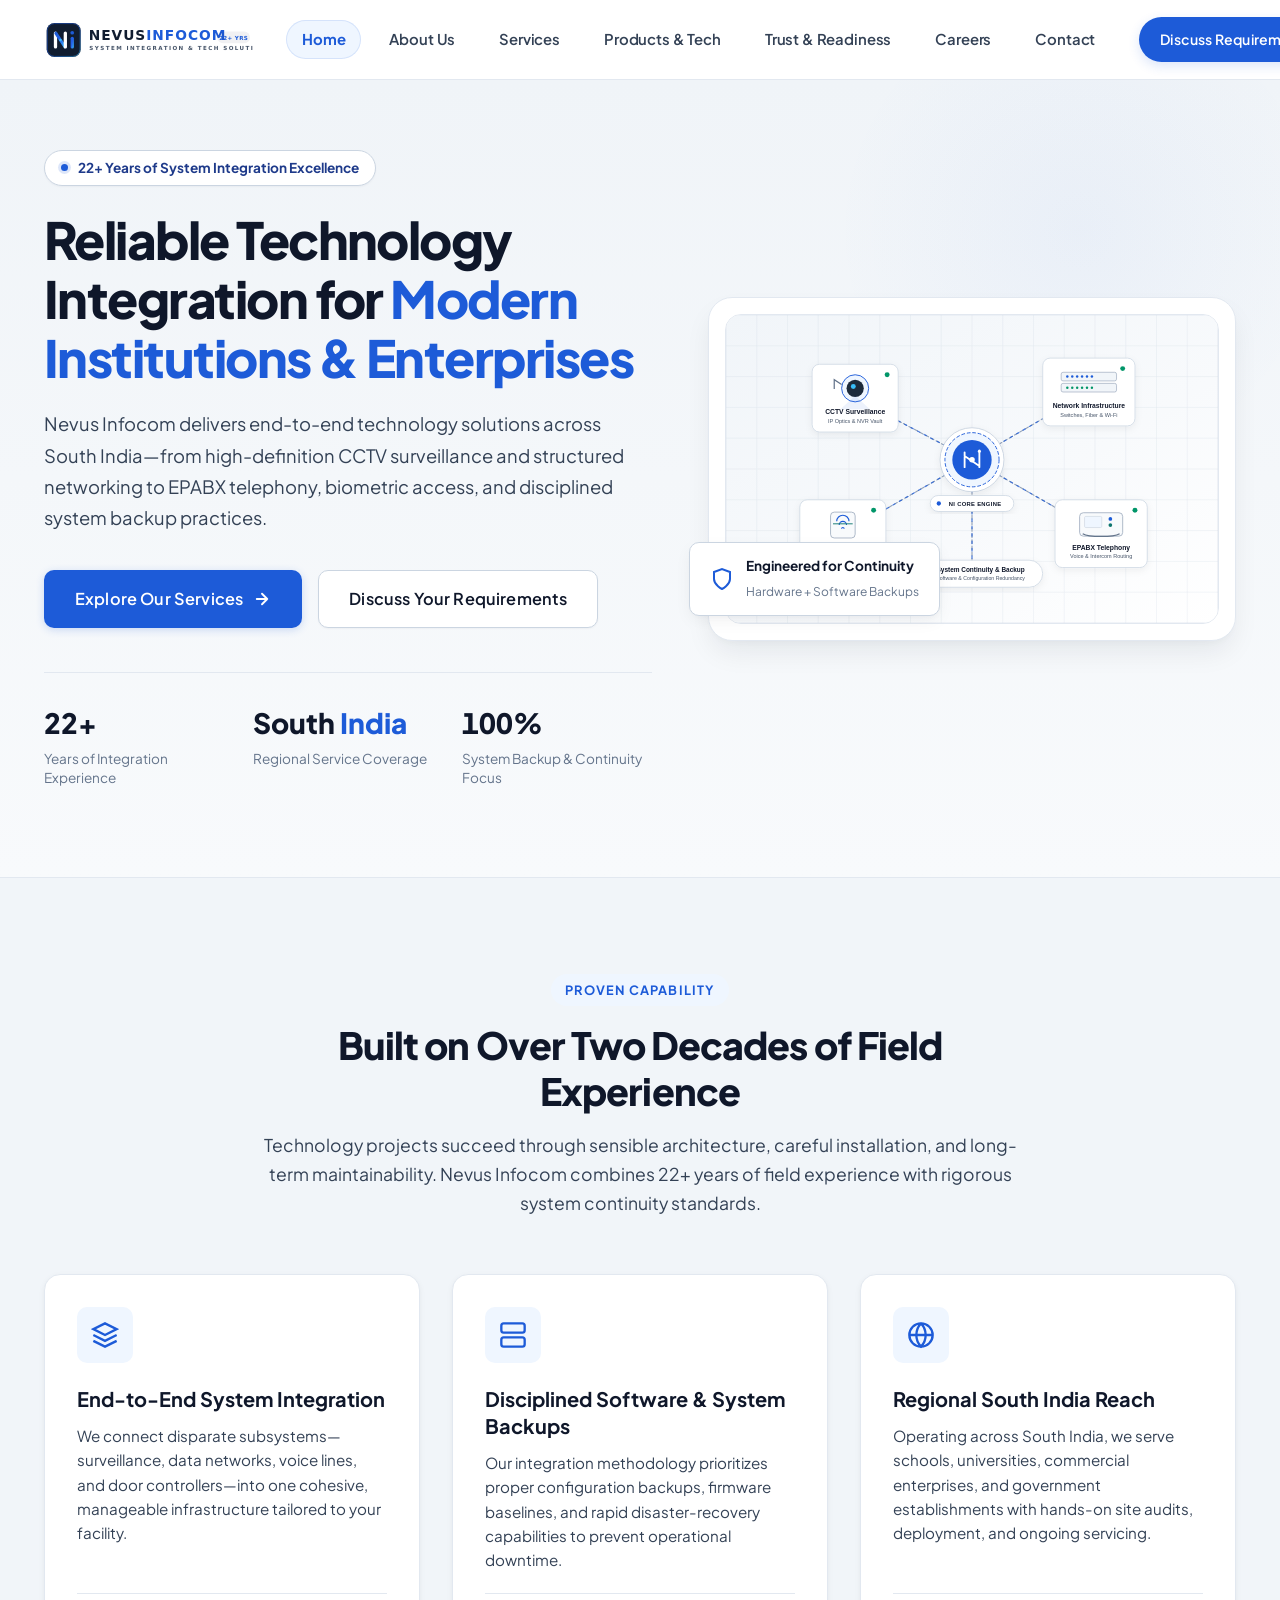
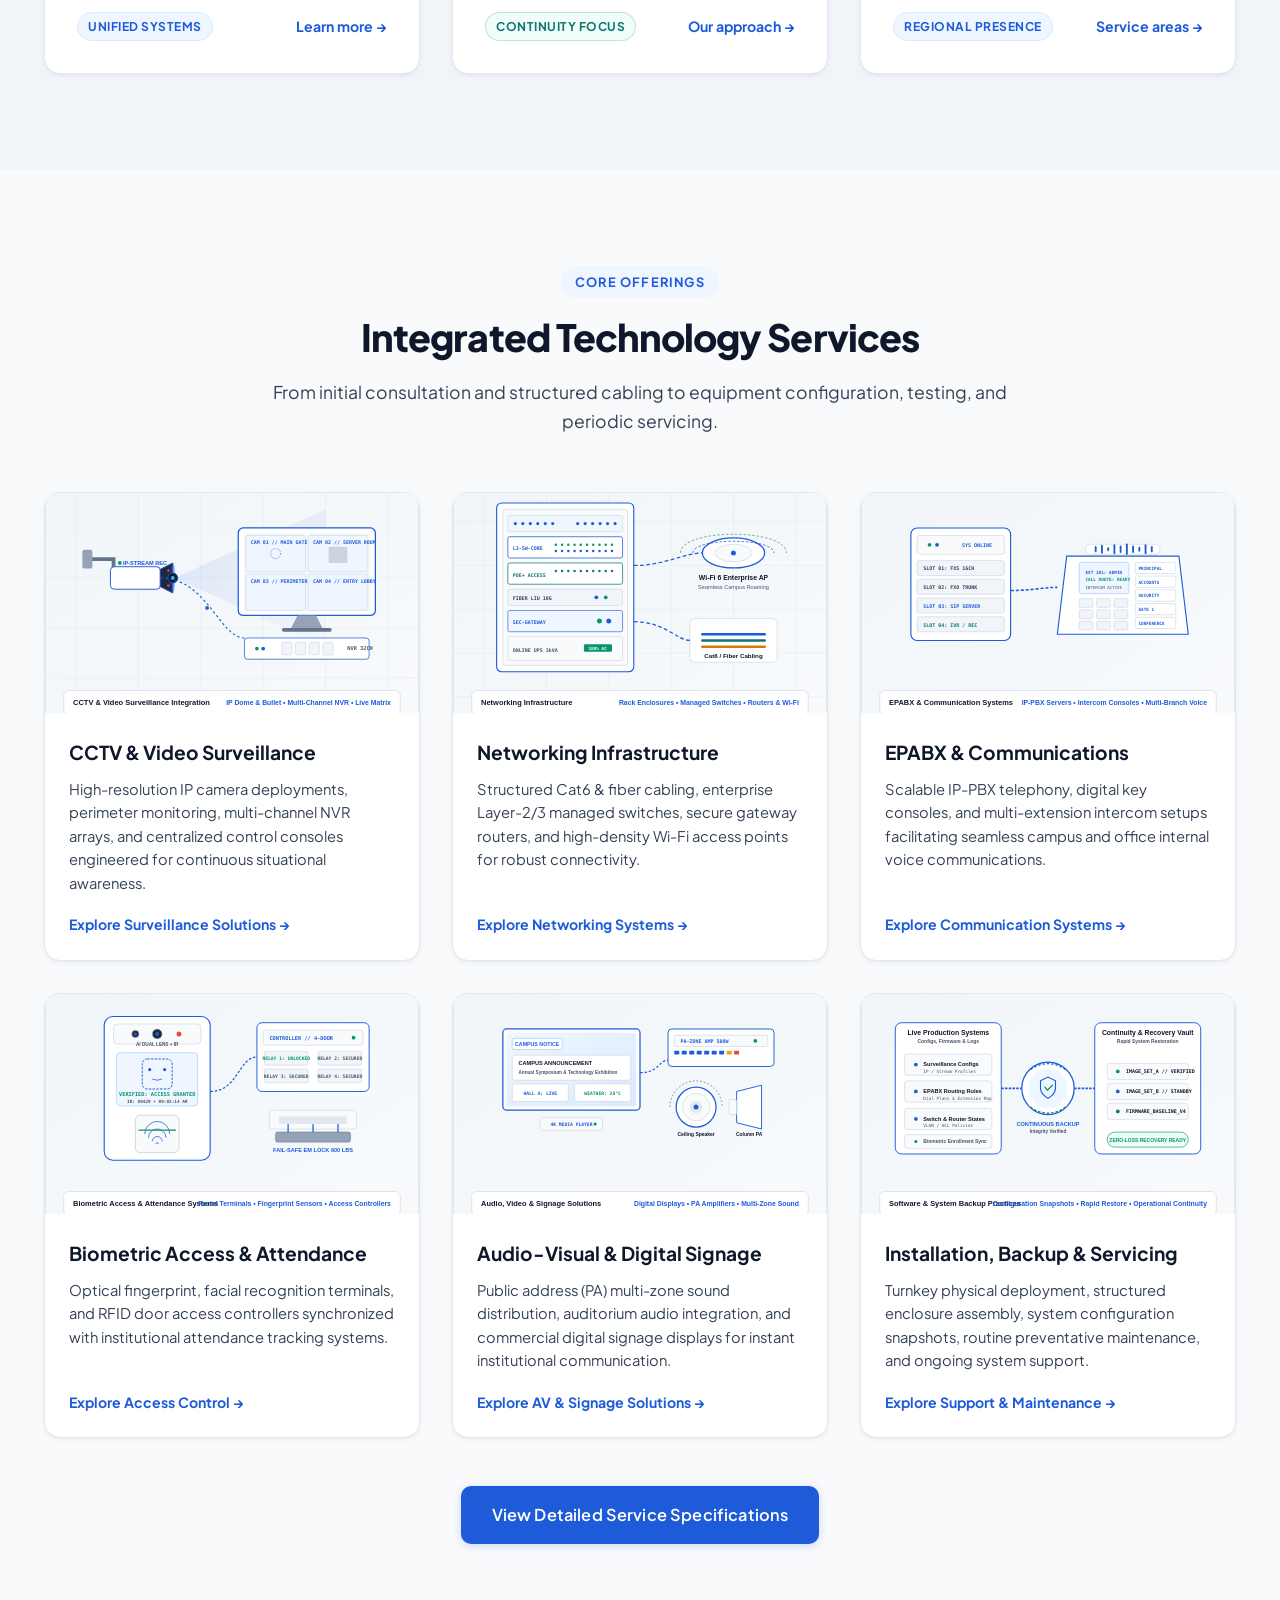
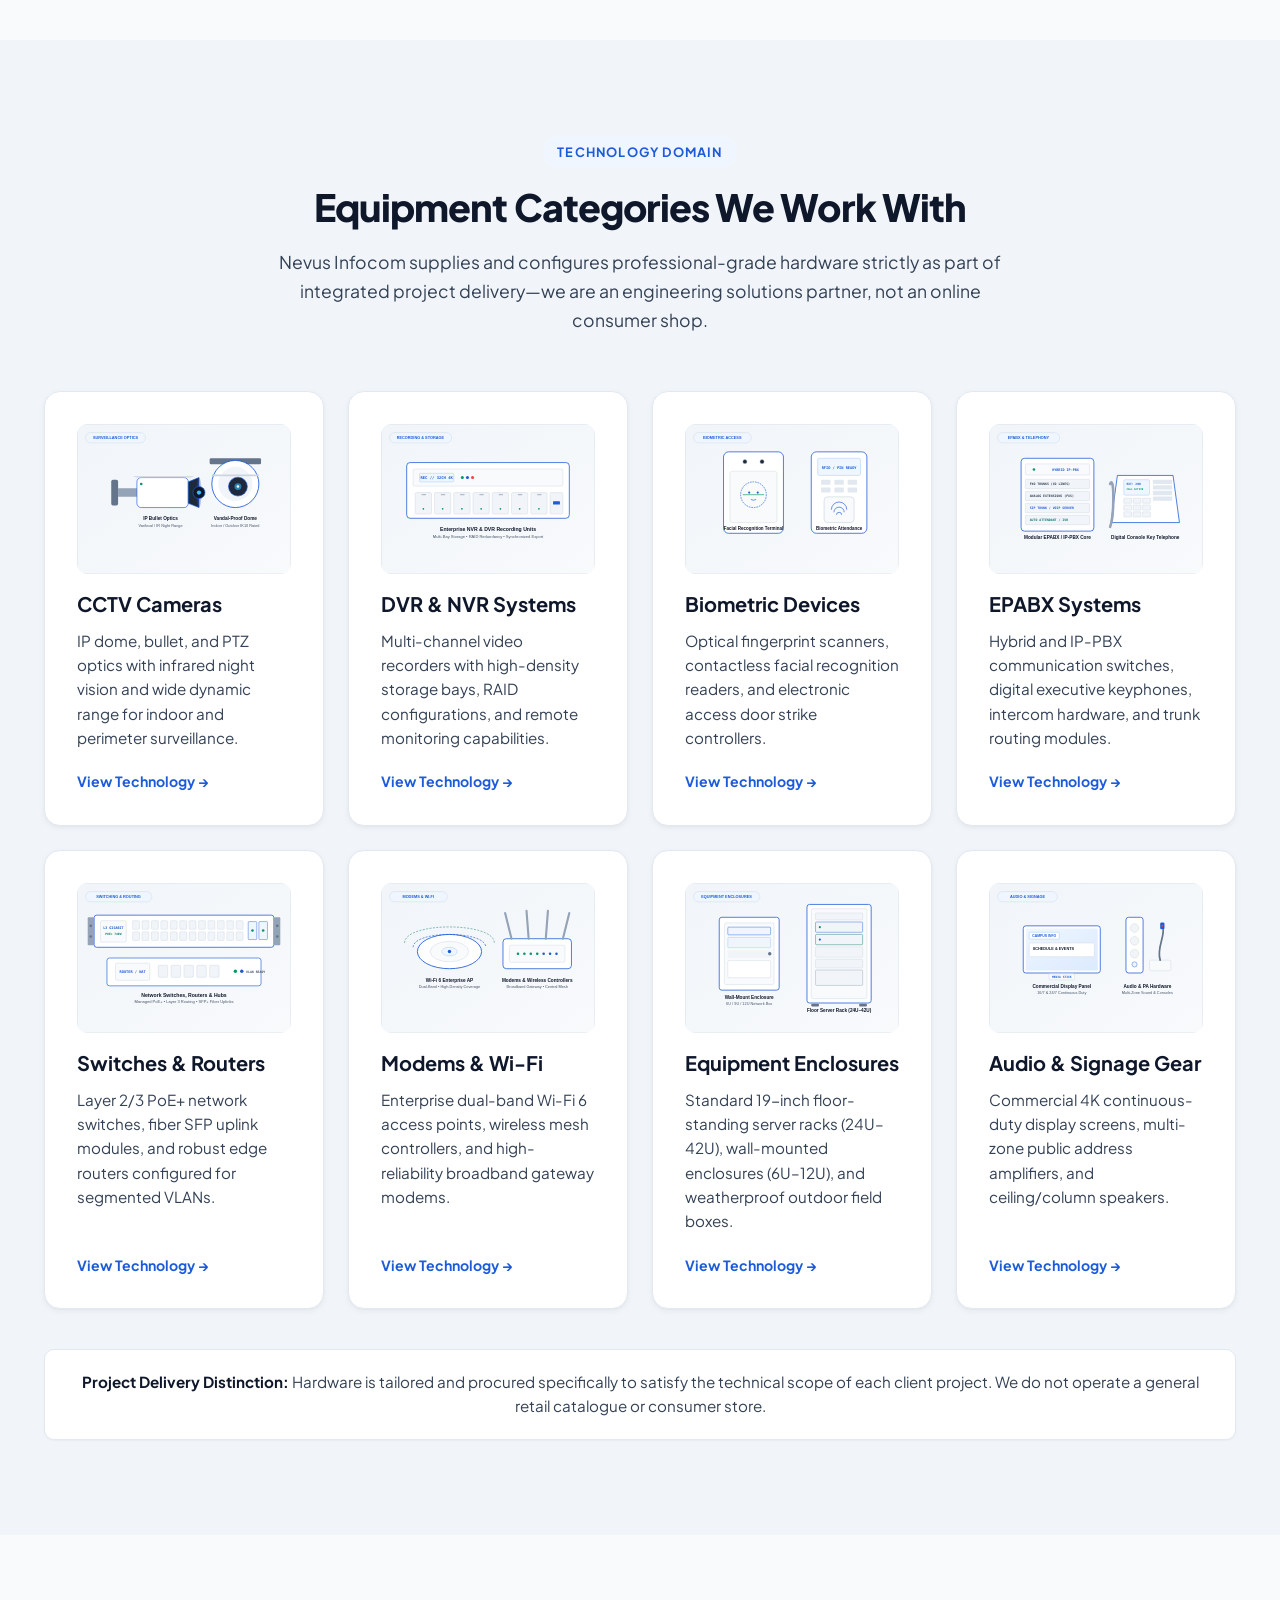
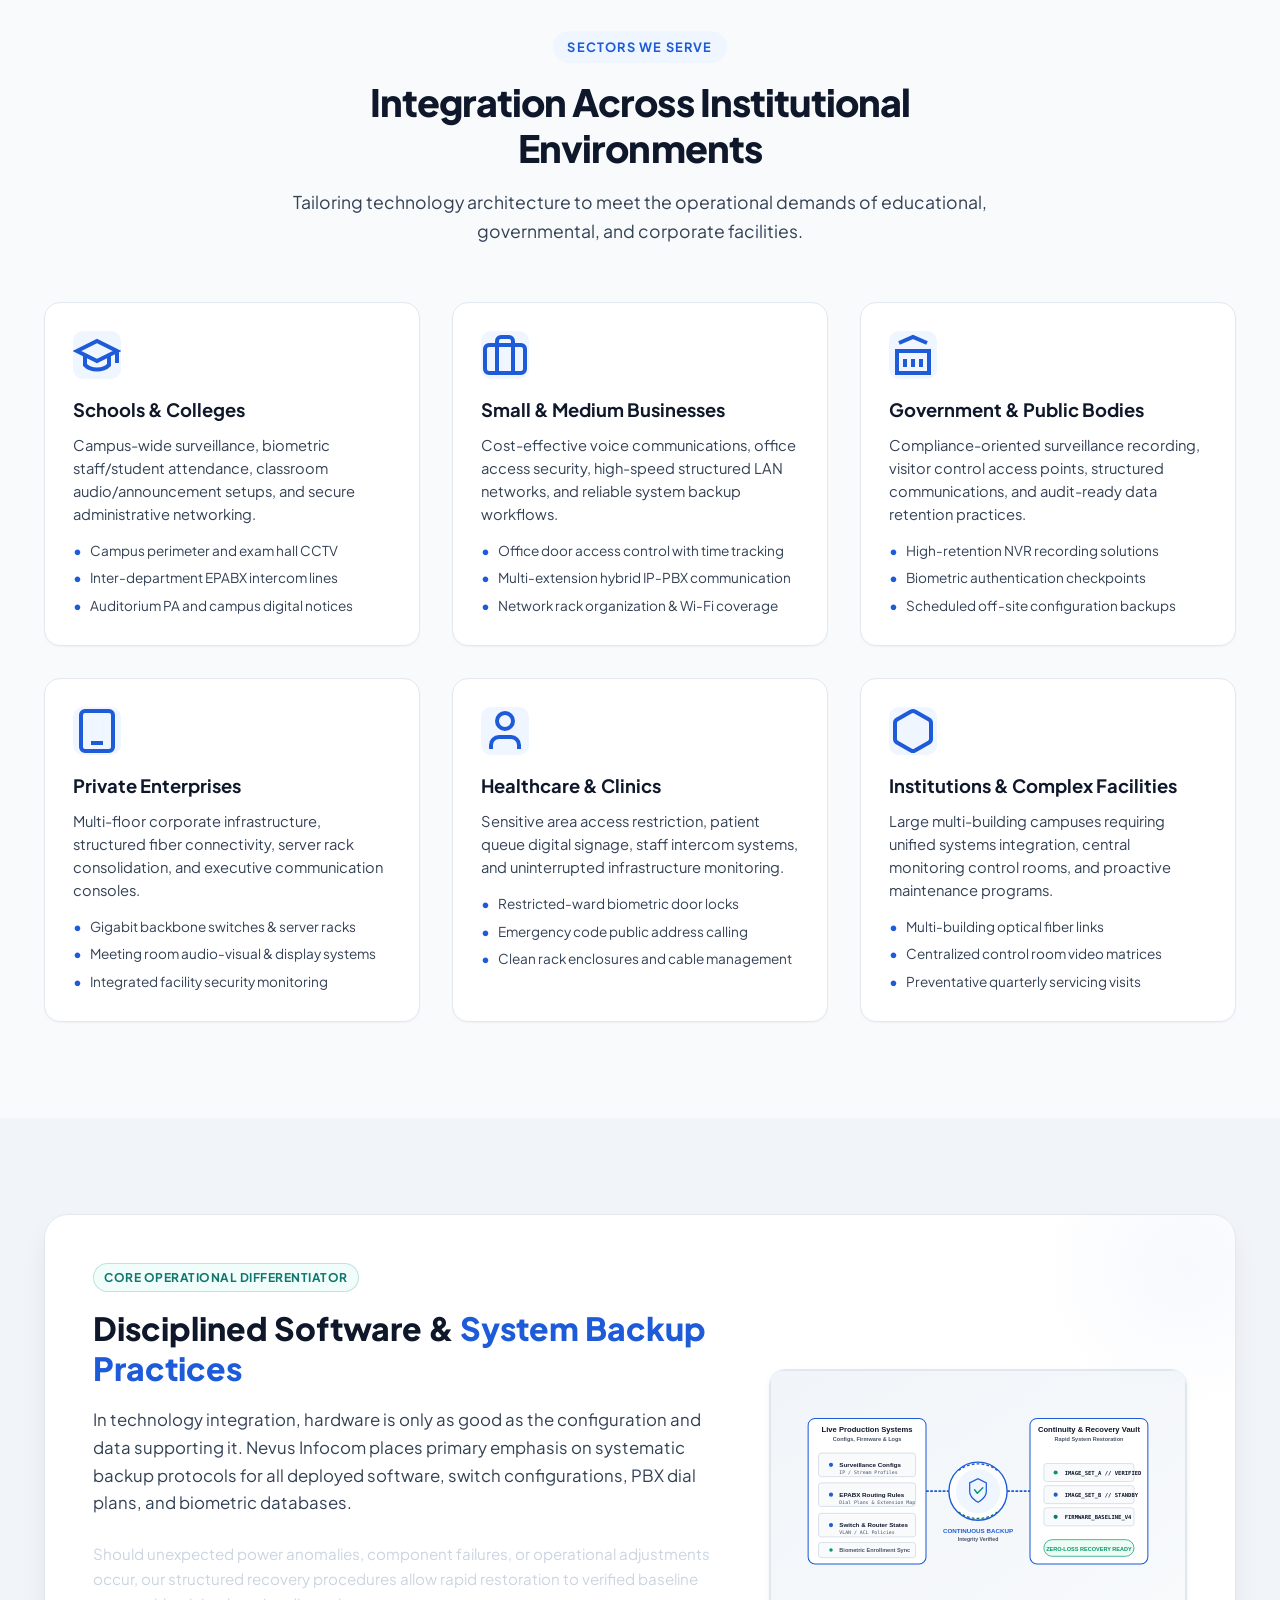
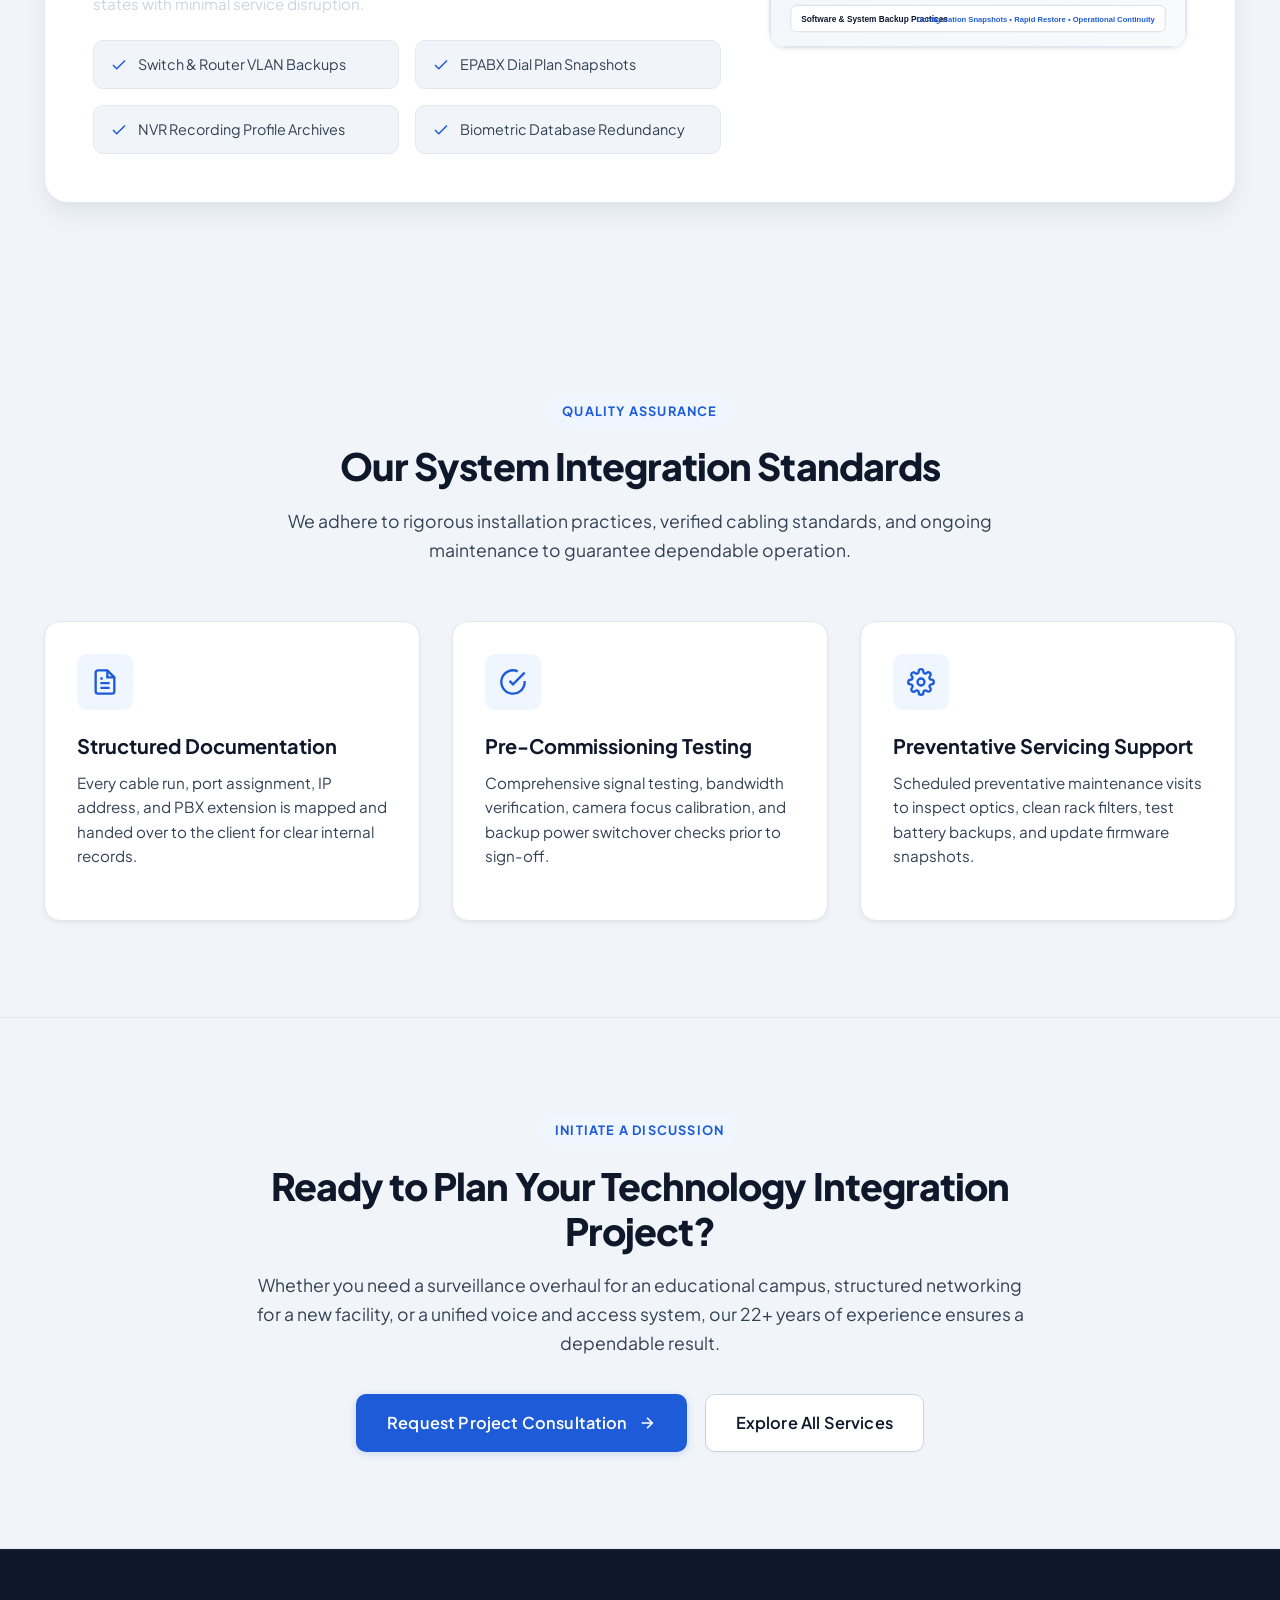
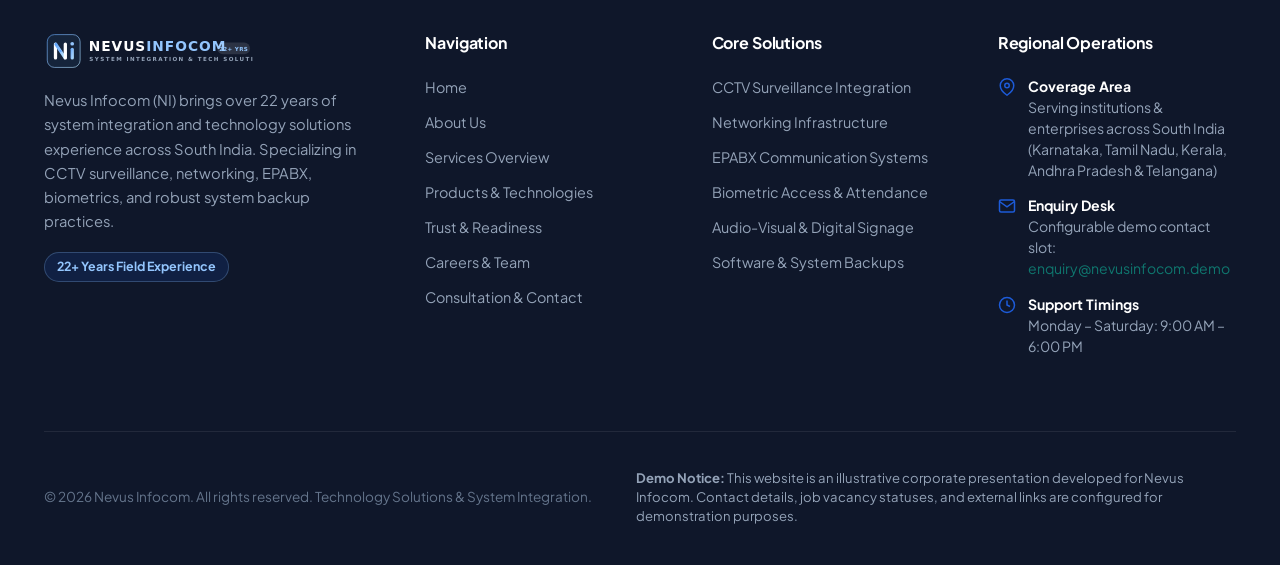
==== commit 9189e40d: "theme change2" ====
--- a/index.html
+++ b/index.html
@@ -86,11 +86,11 @@
               Nevus Infocom delivers end-to-end technology solutions across South India—from high-definition CCTV surveillance and structured networking to EPABX telephony, biometric access, and disciplined system backup practices.
             </p>
             <div class="hero-actions">
-              <a href="services.html" class="btn btn-cyan btn-lg">
+              <a href="services.html" class="btn btn-primary btn-lg">
                 Explore Our Services
                 <svg class="arrow-icon" viewBox="0 0 24 24" fill="none" stroke="currentColor" stroke-width="2.5" stroke-linecap="round" stroke-linejoin="round"><path d="M5 12h14M12 5l7 7-7 7"/></svg>
               </a>
-              <a href="contact.html" class="btn btn-outline-white btn-lg">
+              <a href="contact.html" class="btn btn-secondary btn-lg">
                 Discuss Your Requirements
               </a>
             </div>
@@ -274,7 +274,7 @@
     </section>
 
     <!-- 4. TECHNOLOGIES & EQUIPMENT SHOWCASE (NOT RETAIL) -->
-    <section class="section section-dark" aria-labelledby="technologies-heading">
+    <section class="section section-alt" aria-labelledby="technologies-heading">
       <div class="container">
         <div class="section-header reveal-on-scroll">
           <span class="section-tag">Technology Domain</span>
@@ -286,7 +286,7 @@
 
         <div class="grid-4">
           <!-- Equip 1 -->
-          <div class="tech-card tech-card-dark reveal-on-scroll delay-1">
+          <div class="tech-card reveal-on-scroll delay-1">
             <div style="margin-bottom: 16px; border-radius: var(--radius-md); overflow: hidden;">
               <img src="images/equip-cctv.svg" alt="CCTV Cameras">
             </div>
@@ -296,7 +296,7 @@
           </div>
 
           <!-- Equip 2 -->
-          <div class="tech-card tech-card-dark reveal-on-scroll delay-2">
+          <div class="tech-card reveal-on-scroll delay-2">
             <div style="margin-bottom: 16px; border-radius: var(--radius-md); overflow: hidden;">
               <img src="images/equip-nvr.svg" alt="DVR and NVR Systems">
             </div>
@@ -306,7 +306,7 @@
           </div>
 
           <!-- Equip 3 -->
-          <div class="tech-card tech-card-dark reveal-on-scroll delay-3">
+          <div class="tech-card reveal-on-scroll delay-3">
             <div style="margin-bottom: 16px; border-radius: var(--radius-md); overflow: hidden;">
               <img src="images/equip-biometric.svg" alt="Biometric Devices">
             </div>
@@ -316,7 +316,7 @@
           </div>
 
           <!-- Equip 4 -->
-          <div class="tech-card tech-card-dark reveal-on-scroll delay-4">
+          <div class="tech-card reveal-on-scroll delay-4">
             <div style="margin-bottom: 16px; border-radius: var(--radius-md); overflow: hidden;">
               <img src="images/equip-epabx.svg" alt="EPABX Systems">
             </div>
@@ -326,7 +326,7 @@
           </div>
 
           <!-- Equip 5 -->
-          <div class="tech-card tech-card-dark reveal-on-scroll delay-1">
+          <div class="tech-card reveal-on-scroll delay-1">
             <div style="margin-bottom: 16px; border-radius: var(--radius-md); overflow: hidden;">
               <img src="images/equip-switch.svg" alt="Network Switches and Routers">
             </div>
@@ -336,7 +336,7 @@
           </div>
 
           <!-- Equip 6 -->
-          <div class="tech-card tech-card-dark reveal-on-scroll delay-2">
+          <div class="tech-card reveal-on-scroll delay-2">
             <div style="margin-bottom: 16px; border-radius: var(--radius-md); overflow: hidden;">
               <img src="images/equip-wifi.svg" alt="Modems and Wi-Fi Equipment">
             </div>
@@ -346,7 +346,7 @@
           </div>
 
           <!-- Equip 7 -->
-          <div class="tech-card tech-card-dark reveal-on-scroll delay-3">
+          <div class="tech-card reveal-on-scroll delay-3">
             <div style="margin-bottom: 16px; border-radius: var(--radius-md); overflow: hidden;">
               <img src="images/equip-rack.svg" alt="Equipment Enclosures and Server Racks">
             </div>
@@ -356,7 +356,7 @@
           </div>
 
           <!-- Equip 8 -->
-          <div class="tech-card tech-card-dark reveal-on-scroll delay-4">
+          <div class="tech-card reveal-on-scroll delay-4">
             <div style="margin-bottom: 16px; border-radius: var(--radius-md); overflow: hidden;">
               <img src="images/equip-signage.svg" alt="Audio and Digital Signage Hardware">
             </div>
@@ -366,9 +366,9 @@
           </div>
         </div>
 
-        <div style="margin-top: 40px; padding: 20px; border-radius: var(--radius-md); background: rgba(255, 255, 255, 0.04); border: 1px solid rgba(255, 255, 255, 0.1); text-align: center;" class="reveal-on-scroll">
-          <p style="font-size: 0.95rem; color: var(--color-text-inverse-muted);">
-            <strong style="color: #FFFFFF;">Project Delivery Distinction:</strong> Hardware is tailored and procured specifically to satisfy the technical scope of each client project. We do not operate a general retail catalogue or consumer store.
+        <div style="margin-top: 40px; padding: 20px; border-radius: var(--radius-md); background: var(--color-surface-white); border: 1px solid var(--color-border-subtle); text-align: center; box-shadow: var(--shadow-xs);" class="reveal-on-scroll">
+          <p style="font-size: 0.95rem; color: var(--color-text-muted);">
+            <strong style="color: var(--color-text-main);">Project Delivery Distinction:</strong> Hardware is tailored and procured specifically to satisfy the technical scope of each client project. We do not operate a general retail catalogue or consumer store.
           </p>
         </div>
       </div>
@@ -548,19 +548,19 @@
     </section>
 
     <!-- 8. FINAL CONSULTATION CTA -->
-    <section class="section section-dark" style="background: radial-gradient(circle at 50% 50%, #1A2E52 0%, #111D35 100%);" aria-labelledby="cta-heading">
+    <section class="section section-alt" style="border-top: 1px solid var(--color-border-subtle); border-bottom: 1px solid var(--color-border-subtle);" aria-labelledby="cta-heading">
       <div class="container text-center" style="max-width: 820px; margin: 0 auto; text-align: center;">
         <span class="section-tag reveal-on-scroll">Initiate a Discussion</span>
-        <h2 id="cta-heading" class="section-title reveal-on-scroll delay-1" style="color: #FFFFFF;">Ready to Plan Your Technology Integration Project?</h2>
-        <p class="section-subtitle reveal-on-scroll delay-2" style="color: var(--color-text-inverse-muted); margin-bottom: 36px;">
+        <h2 id="cta-heading" class="section-title reveal-on-scroll delay-1" style="color: var(--color-text-main);">Ready to Plan Your Technology Integration Project?</h2>
+        <p class="section-subtitle reveal-on-scroll delay-2" style="color: var(--color-text-muted); margin-bottom: 36px;">
           Whether you need a surveillance overhaul for an educational campus, structured networking for a new facility, or a unified voice and access system, our 22+ years of experience ensures a dependable result.
         </p>
         <div style="display: flex; justify-content: center; gap: 18px; flex-wrap: wrap;" class="reveal-on-scroll delay-3">
-          <a href="contact.html" class="btn btn-cyan btn-lg">
+          <a href="contact.html" class="btn btn-primary btn-lg">
             Request Project Consultation
             <svg class="arrow-icon" viewBox="0 0 24 24" fill="none" stroke="currentColor" stroke-width="2.2"><path d="M5 12h14M12 5l7 7-7 7"/></svg>
           </a>
-          <a href="services.html" class="btn btn-outline-white btn-lg">Explore All Services</a>
+          <a href="services.html" class="btn btn-secondary btn-lg">Explore All Services</a>
         </div>
       </div>
     </section>
--- a/css/style.css
+++ b/css/style.css
@@ -7,44 +7,46 @@
 @import url('https://fonts.googleapis.com/css2?family=JetBrains+Mono:wght@400;500;600&family=Plus+Jakarta+Sans:wght@300;400;500;600;700;800&display=swap');
 
 :root {
-  /* Primary Authority: Refined Slate Navy & Executive Surfaces */
-  --color-navy-darkest: #0B1323;
-  --color-navy-darker: #111D35;
-  --color-navy-dark: #182846;
-  --color-navy-surface: #1E3256;
-  --color-navy-border: rgba(255, 255, 255, 0.12);
+  /* Primary Authority: Refined Slate & Light Architectural Surfaces */
+  --color-navy-darkest: #0F172A;
+  --color-navy-darker: #F1F5F9;
+  --color-navy-dark: #1E293B;
+  --color-navy-surface: #FFFFFF;
+  --color-navy-border: #E2E8F0;
   
-  /* Precision Tech Accents — Refined & Restrained */
-  --color-blue-primary: #1D63ED;
-  --color-blue-hover: #154EC2;
+  /* Precision Tech Accents — Executive Sapphire & Nordic Teal (Zero Neon) */
+  --color-blue-primary: #1D5BD8;
+  --color-blue-hover: #174BB5;
   --color-blue-light: #EFF6FF;
-  --color-blue-faint: rgba(29, 99, 237, 0.06);
-  --color-cyan-glow: #14B8A6;
-  --color-cyan-light: #2DD4BF;
-  --color-cyan-faint: rgba(20, 184, 166, 0.12);
-  --color-teal-accent: #0D9488;
-  --color-sky-accent: #38BDF8;
-
-  /* Neutrals & Architectural Surfaces */
+  --color-blue-faint: rgba(29, 91, 216, 0.05);
+  --color-teal-accent: #0F766E;
+  --color-teal-hover: #115E59;
+  --color-teal-light: #F0FDFA;
+  --color-cyan-glow: #0F766E;
+  --color-cyan-light: #38BDF8;
+  --color-cyan-faint: rgba(15, 118, 110, 0.08);
+  --color-sky-accent: #1D5BD8;
+
+  /* Neutrals & Architectural Surfaces (Comfortable, Light, Zero Glare) */
   --color-bg-body: #F8FAFC;
   --color-bg-alt: #F1F5F9;
   --color-surface-white: #FFFFFF;
-  --color-surface-glass: rgba(255, 255, 255, 0.90);
+  --color-surface-glass: rgba(255, 255, 255, 0.94);
   --color-border-subtle: #E2E8F0;
   --color-border-medium: #CBD5E1;
-  --color-border-focus: #1D63ED;
-
-  /* Typography / Text Palette */
+  --color-border-focus: #1D5BD8;
+
+  /* Typography / Text Palette (Clear, Crisp High-Contrast) */
   --color-text-main: #0F172A;
-  --color-text-muted: #475569;
+  --color-text-muted: #334155;
   --color-text-faint: #64748B;
   --color-text-inverse: #FFFFFF;
   --color-text-inverse-muted: #94A3B8;
 
   /* Status Tokens */
-  --color-success: #10B981;
+  --color-success: #059669;
   --color-success-bg: #ECFDF5;
-  --color-warning: #F59E0B;
+  --color-warning: #D97706;
   --color-warning-bg: #FFFBEB;
   --color-info: #0284C7;
 
@@ -52,14 +54,14 @@
   --font-sans: 'Plus Jakarta Sans', -apple-system, BlinkMacSystemFont, 'Segoe UI', Roboto, Helvetica, Arial, sans-serif;
   --font-mono: 'JetBrains Mono', Consolas, Monaco, monospace;
 
-  /* Elevation Shadows — Soft & Restrained */
-  --shadow-xs: 0 1px 3px rgba(11, 21, 40, 0.05);
-  --shadow-sm: 0 4px 12px rgba(11, 21, 40, 0.06);
-  --shadow-md: 0 10px 25px -5px rgba(11, 21, 40, 0.08), 0 8px 10px -6px rgba(11, 21, 40, 0.04);
-  --shadow-lg: 0 20px 35px -8px rgba(11, 21, 40, 0.12), 0 10px 15px -6px rgba(11, 21, 40, 0.05);
-  --shadow-xl: 0 25px 50px -12px rgba(11, 21, 40, 0.18);
-  --shadow-blue-glow: 0 10px 25px rgba(29, 99, 237, 0.18);
-  --shadow-cyan-glow: 0 10px 25px rgba(20, 184, 166, 0.20);
+  /* Elevation Shadows — Architectural, Natural, Zero Halos */
+  --shadow-xs: 0 1px 2px rgba(15, 23, 42, 0.04);
+  --shadow-sm: 0 2px 6px rgba(15, 23, 42, 0.05), 0 1px 2px rgba(15, 23, 42, 0.03);
+  --shadow-md: 0 6px 18px -2px rgba(15, 23, 42, 0.06), 0 2px 6px -1px rgba(15, 23, 42, 0.03);
+  --shadow-lg: 0 14px 28px -4px rgba(15, 23, 42, 0.08), 0 4px 10px -2px rgba(15, 23, 42, 0.03);
+  --shadow-xl: 0 22px 42px -6px rgba(15, 23, 42, 0.12);
+  --shadow-blue-glow: 0 4px 16px rgba(29, 91, 216, 0.16);
+  --shadow-cyan-glow: 0 4px 16px rgba(15, 118, 110, 0.16);
 
   /* Radii */
   --radius-sm: 6px;
@@ -178,16 +180,18 @@
 }
 
 .section-dark {
-  background-color: var(--color-navy-darker);
-  color: var(--color-text-inverse);
+  background-color: var(--color-bg-alt);
+  color: var(--color-text-main);
+  border-top: 1px solid var(--color-border-subtle);
+  border-bottom: 1px solid var(--color-border-subtle);
 }
 
 .section-dark .section-title {
-  color: var(--color-text-inverse);
+  color: var(--color-text-main);
 }
 
 .section-dark .section-subtitle {
-  color: var(--color-text-inverse-muted);
+  color: var(--color-text-muted);
 }
 
 .section-alt {
@@ -222,9 +226,9 @@
 }
 
 .section-dark .section-tag {
-  color: var(--color-cyan-light);
-  background: rgba(20, 184, 166, 0.12);
-  border: 1px solid rgba(45, 212, 191, 0.25);
+  color: #93C5FD;
+  background: rgba(147, 197, 253, 0.10);
+  border: 1px solid rgba(147, 197, 253, 0.20);
 }
 
 .section-title {
@@ -252,8 +256,8 @@
   align-items: center;
   justify-content: center;
   gap: 10px;
-  padding: 13px 26px;
-  font-size: 0.95rem;
+  padding: 12px 24px;
+  font-size: 0.94rem;
   font-weight: 600;
   border-radius: var(--radius-md);
   border: 1px solid transparent;
@@ -262,6 +266,7 @@
   text-align: center;
   white-space: nowrap;
   user-select: none;
+  letter-spacing: 0.01em;
 }
 
 .btn:focus-visible {
@@ -272,13 +277,13 @@
 .btn-primary {
   background-color: var(--color-blue-primary);
   color: #FFFFFF;
-  box-shadow: 0 4px 14px rgba(29, 99, 237, 0.20);
+  box-shadow: 0 2px 8px rgba(29, 91, 216, 0.20);
 }
 
 .btn-primary:hover {
   background-color: var(--color-blue-hover);
-  transform: translateY(-2px);
-  box-shadow: var(--shadow-blue-glow);
+  transform: translateY(-1px);
+  box-shadow: 0 4px 14px rgba(29, 91, 216, 0.28);
 }
 
 .btn-primary:active {
@@ -287,42 +292,44 @@
 
 .btn-secondary {
   background-color: var(--color-surface-white);
-  color: var(--color-navy-dark);
+  color: var(--color-text-main);
   border-color: var(--color-border-medium);
   box-shadow: var(--shadow-xs);
 }
 
 .btn-secondary:hover {
   background-color: var(--color-bg-alt);
-  border-color: var(--color-text-faint);
-  transform: translateY(-2px);
+  border-color: #94A3B8;
+  transform: translateY(-1px);
   box-shadow: var(--shadow-sm);
 }
 
 .btn-outline-white {
   background-color: transparent;
   color: #FFFFFF;
-  border-color: rgba(255, 255, 255, 0.35);
+  border-color: rgba(255, 255, 255, 0.28);
 }
 
 .btn-outline-white:hover {
-  background-color: rgba(255, 255, 255, 0.1);
-  border-color: #FFFFFF;
-  transform: translateY(-2px);
-}
-
-.btn-cyan {
-  background-color: var(--color-cyan-glow);
-  color: #FFFFFF;
-  font-weight: 700;
-  box-shadow: 0 4px 14px rgba(20, 184, 166, 0.25);
-}
-
-.btn-cyan:hover {
+  background-color: rgba(255, 255, 255, 0.08);
+  border-color: rgba(255, 255, 255, 0.6);
+  transform: translateY(-1px);
+}
+
+.btn-cyan,
+.btn-accent {
   background-color: var(--color-teal-accent);
   color: #FFFFFF;
-  transform: translateY(-2px);
-  box-shadow: var(--shadow-cyan-glow);
+  font-weight: 600;
+  box-shadow: 0 2px 8px rgba(15, 118, 110, 0.20);
+}
+
+.btn-cyan:hover,
+.btn-accent:hover {
+  background-color: var(--color-teal-hover);
+  color: #FFFFFF;
+  transform: translateY(-1px);
+  box-shadow: 0 4px 14px rgba(15, 118, 110, 0.28);
 }
 
 .btn-sm {
@@ -331,8 +338,8 @@
 }
 
 .btn-lg {
-  padding: 16px 32px;
-  font-size: 1.05rem;
+  padding: 15px 30px;
+  font-size: 1.02rem;
 }
 
 /* Icon in button */
@@ -362,17 +369,19 @@
 .badge-blue {
   background: var(--color-blue-light);
   color: var(--color-blue-primary);
+  border: 1px solid #DBEAFE;
 }
 
 .badge-cyan {
-  background: var(--color-cyan-faint);
-  color: #059669;
+  background: var(--color-teal-light);
+  color: var(--color-teal-accent);
+  border: 1px solid rgba(15, 118, 110, 0.20);
 }
 
 .badge-dark {
-  background: rgba(15, 28, 63, 0.8);
+  background: rgba(18, 31, 51, 0.85);
   color: #FFFFFF;
-  border: 1px solid rgba(255, 255, 255, 0.15);
+  border: 1px solid rgba(255, 255, 255, 0.12);
 }
 
 .badge-demo {
@@ -460,7 +469,7 @@
   color: var(--color-blue-primary);
   background-color: var(--color-blue-light);
   font-weight: 700;
-  box-shadow: inset 0 0 0 1px rgba(29, 99, 237, 0.12);
+  box-shadow: inset 0 0 0 1px rgba(29, 91, 216, 0.12);
 }
 
 .header-cta-group {
@@ -477,12 +486,12 @@
   letter-spacing: 0.2px;
   border-radius: var(--radius-full);
   white-space: nowrap;
-  box-shadow: 0 4px 12px rgba(29, 99, 237, 0.18);
+  box-shadow: 0 4px 12px rgba(29, 91, 216, 0.16);
   transition: all var(--transition-fast);
 }
 
 .header-cta-group .btn:hover {
-  box-shadow: 0 6px 16px rgba(29, 99, 237, 0.26);
+  box-shadow: 0 6px 16px rgba(29, 91, 216, 0.22);
   transform: translateY(-1px);
 }
 
@@ -588,11 +597,12 @@
 
 .hero {
   position: relative;
-  background: radial-gradient(circle at 80% 20%, #1A2D4E 0%, #12213D 55%, #0B162C 100%);
-  color: var(--color-text-inverse);
+  background: linear-gradient(180deg, #F0F4F8 0%, #F8FAFC 100%);
+  color: var(--color-text-main);
   padding-top: 70px;
   padding-bottom: 90px;
   overflow: hidden;
+  border-bottom: 1px solid var(--color-border-subtle);
 }
 
 .hero-glow-orb {
@@ -600,7 +610,7 @@
   width: 500px;
   height: 500px;
   border-radius: 50%;
-  background: radial-gradient(circle, rgba(29, 99, 237, 0.12) 0%, rgba(20, 184, 166, 0.05) 50%, transparent 70%);
+  background: radial-gradient(circle, rgba(29, 91, 216, 0.04) 0%, transparent 70%);
   top: -100px;
   right: -50px;
   pointer-events: none;
@@ -622,28 +632,23 @@
   display: inline-flex;
   align-items: center;
   gap: 10px;
-  background: rgba(20, 184, 166, 0.10);
-  border: 1px solid rgba(45, 212, 191, 0.25);
+  background: #FFFFFF;
+  border: 1px solid var(--color-border-medium);
   padding: 6px 16px;
   border-radius: var(--radius-full);
   font-size: 0.85rem;
   font-weight: 700;
-  color: var(--color-cyan-light);
+  color: #1E3A8A;
   margin-bottom: 24px;
+  box-shadow: var(--shadow-xs);
 }
 
 .hero-badge-pill .pulse-dot {
-  width: 8px;
-  height: 8px;
+  width: 7px;
+  height: 7px;
   border-radius: 50%;
-  background: var(--color-cyan-light);
-  box-shadow: 0 0 8px rgba(45, 212, 191, 0.6);
-  animation: pulse 2s infinite ease-in-out;
-}
-
-@keyframes pulse {
-  0%, 100% { opacity: 1; transform: scale(1); }
-  50% { opacity: 0.5; transform: scale(0.85); }
+  background: var(--color-blue-primary);
+  box-shadow: 0 0 0 3px rgba(29, 91, 216, 0.15);
 }
 
 .hero-title {
@@ -652,19 +657,20 @@
   line-height: 1.15;
   letter-spacing: -0.03em;
   margin-bottom: 22px;
-  color: #FFFFFF;
+  color: var(--color-text-main);
 }
 
 .hero-title .text-gradient {
-  background: linear-gradient(135deg, #FFFFFF 0%, #BAE6FD 55%, #7DD3FC 100%);
-  -webkit-background-clip: text;
-  -webkit-text-fill-color: transparent;
+  color: var(--color-blue-primary);
+  background: none;
+  -webkit-background-clip: unset;
+  -webkit-text-fill-color: initial;
 }
 
 .hero-desc {
   font-size: 1.15rem;
   line-height: 1.7;
-  color: var(--color-text-inverse-muted);
+  color: var(--color-text-muted);
   margin-bottom: 36px;
   max-width: 580px;
 }
@@ -683,36 +689,35 @@
   grid-template-columns: repeat(3, 1fr);
   gap: 20px;
   padding-top: 28px;
-  border-top: 1px solid rgba(255, 255, 255, 0.12);
+  border-top: 1px solid var(--color-border-subtle);
 }
 
 .hero-stat-item h3 {
   font-size: 1.75rem;
   font-weight: 800;
-  color: #FFFFFF;
+  color: var(--color-text-main);
   margin-bottom: 4px;
   font-feature-settings: "tnum";
 }
 
 .hero-stat-item h3 span {
-  color: var(--color-sky-accent);
+  color: var(--color-blue-primary);
 }
 
 .hero-stat-item p {
   font-size: 0.85rem;
-  color: var(--color-text-inverse-muted);
+  color: var(--color-text-faint);
   line-height: 1.4;
 }
 
 /* Hero Interactive Visual Canvas */
 .hero-visual-card {
   position: relative;
-  background: rgba(24, 40, 70, 0.55);
-  border: 1px solid rgba(56, 189, 248, 0.22);
+  background: #FFFFFF;
+  border: 1px solid var(--color-border-subtle);
   border-radius: var(--radius-xl);
   padding: 16px;
-  box-shadow: 0 20px 45px rgba(0, 0, 0, 0.28), var(--shadow-blue-glow);
-  backdrop-filter: blur(10px);
+  box-shadow: var(--shadow-lg);
   transition: transform var(--transition-normal);
 }
 
@@ -723,48 +728,47 @@
 .hero-visual-img {
   width: 100%;
   border-radius: var(--radius-lg);
-  border: 1px solid rgba(255, 255, 255, 0.08);
+  border: 1px solid var(--color-border-subtle);
 }
 
 .hero-visual-floating-badge {
   position: absolute;
   bottom: 24px;
   left: -20px;
-  background: rgba(17, 29, 53, 0.94);
-  border: 1px solid rgba(45, 212, 191, 0.35);
+  background: #FFFFFF;
+  border: 1px solid var(--color-border-medium);
   padding: 12px 20px;
   border-radius: var(--radius-md);
-  box-shadow: 0 10px 25px rgba(0, 0, 0, 0.25);
+  box-shadow: var(--shadow-md);
   display: flex;
   align-items: center;
   gap: 12px;
-  backdrop-filter: blur(8px);
 }
 
 .hero-visual-floating-badge svg {
   width: 24px;
   height: 24px;
-  color: var(--color-cyan-light);
+  color: var(--color-blue-primary);
 }
 
 .hero-visual-floating-badge strong {
   display: block;
   font-size: 0.85rem;
-  color: #FFFFFF;
+  color: var(--color-text-main);
 }
 
 .hero-visual-floating-badge span {
   font-size: 0.75rem;
-  color: var(--color-text-inverse-muted);
+  color: var(--color-text-faint);
 }
 
 /* Page Sub-hero Banner (used on inner pages) */
 .page-hero {
-  background: radial-gradient(circle at 90% 10%, #1A2E50 0%, #111D35 70%);
-  color: #FFFFFF;
+  background: linear-gradient(180deg, #F0F4F8 0%, #F8FAFC 100%);
+  color: var(--color-text-main);
   padding-top: 60px;
   padding-bottom: 70px;
-  border-bottom: 1px solid rgba(255, 255, 255, 0.08);
+  border-bottom: 1px solid var(--color-border-subtle);
 }
 
 .page-hero-title {
@@ -773,11 +777,12 @@
   letter-spacing: -0.025em;
   margin-bottom: 16px;
   line-height: 1.2;
+  color: var(--color-text-main);
 }
 
 .page-hero-desc {
   font-size: 1.15rem;
-  color: var(--color-text-inverse-muted);
+  color: var(--color-text-muted);
   max-width: 720px;
   line-height: 1.7;
 }
@@ -788,11 +793,11 @@
   align-items: center;
   gap: 8px;
   font-size: 0.85rem;
-  color: var(--color-text-inverse-muted);
+  color: var(--color-text-faint);
   margin-bottom: 18px;
 }
 .breadcrumbs a {
-  color: var(--color-sky-accent);
+  color: var(--color-blue-primary);
 }
 .breadcrumbs a:hover {
   text-decoration: underline;
@@ -849,23 +854,23 @@
 .tech-card:hover {
   transform: translateY(-5px);
   box-shadow: var(--shadow-lg);
-  border-color: rgba(29, 99, 237, 0.20);
+  border-color: rgba(29, 91, 216, 0.22);
 }
 
 .tech-card:hover::before {
   opacity: 1;
 }
 
-/* Dark variant tech card */
+/* Dark variant tech card (unified into light elevated system) */
 .tech-card-dark {
-  background-color: var(--color-navy-surface);
-  border-color: var(--color-navy-border);
-  color: var(--color-text-inverse);
+  background-color: var(--color-surface-white);
+  border-color: var(--color-border-subtle);
+  color: var(--color-text-main);
 }
 
 .tech-card-dark:hover {
-  border-color: rgba(45, 212, 191, 0.35);
-  box-shadow: 0 15px 30px rgba(0, 0, 0, 0.25);
+  border-color: rgba(29, 91, 216, 0.25);
+  box-shadow: var(--shadow-lg);
 }
 
 .tech-card-icon {
@@ -886,8 +891,8 @@
 }
 
 .tech-card-dark .tech-card-icon {
-  background: rgba(20, 184, 166, 0.12);
-  color: var(--color-cyan-light);
+  background: var(--color-blue-light);
+  color: var(--color-blue-primary);
 }
 
 .tech-card-icon svg {
@@ -904,7 +909,7 @@
 }
 
 .tech-card-dark .tech-card-title {
-  color: #FFFFFF;
+  color: var(--color-text-main);
 }
 
 .tech-card-desc {
@@ -916,7 +921,7 @@
 }
 
 .tech-card-dark .tech-card-desc {
-  color: var(--color-text-inverse-muted);
+  color: var(--color-text-muted);
 }
 
 .tech-card-footer {
@@ -929,7 +934,7 @@
 }
 
 .tech-card-dark .tech-card-footer {
-  border-top-color: var(--color-navy-border);
+  border-top-color: var(--color-border-subtle);
 }
 
 .card-link-text {
@@ -942,7 +947,7 @@
 }
 
 .tech-card-dark .card-link-text {
-  color: var(--color-sky-accent);
+  color: var(--color-blue-primary);
 }
 
 .card-link-text:hover {
@@ -964,7 +969,7 @@
 .feature-image-card:hover {
   transform: translateY(-4px);
   box-shadow: var(--shadow-md);
-  border-color: rgba(29, 99, 237, 0.22);
+  border-color: rgba(29, 91, 216, 0.22);
 }
 
 .feature-image-wrapper {
@@ -1073,12 +1078,12 @@
    ========================================================================== */
 
 .continuity-box {
-  background: linear-gradient(135deg, #13223D 0%, #182C4E 100%);
-  border: 1px solid rgba(45, 212, 191, 0.25);
+  background: #FFFFFF;
+  border: 1px solid var(--color-border-subtle);
   border-radius: var(--radius-xl);
   padding: 48px;
-  color: #FFFFFF;
-  box-shadow: 0 20px 45px rgba(11, 21, 40, 0.18);
+  color: var(--color-text-main);
+  box-shadow: var(--shadow-lg);
   position: relative;
   overflow: hidden;
 }
@@ -1090,7 +1095,7 @@
   right: -100px;
   width: 300px;
   height: 300px;
-  background: radial-gradient(circle, rgba(20, 184, 166, 0.08) 0%, transparent 70%);
+  background: radial-gradient(circle, rgba(29, 91, 216, 0.04) 0%, transparent 70%);
   pointer-events: none;
 }
 
@@ -1106,15 +1111,16 @@
   font-weight: 800;
   line-height: 1.25;
   margin-bottom: 18px;
+  color: var(--color-text-main);
 }
 
 .continuity-box h2 span {
-  color: var(--color-sky-accent);
+  color: var(--color-blue-primary);
 }
 
 .continuity-box p {
   font-size: 1.05rem;
-  color: var(--color-text-inverse-muted);
+  color: var(--color-text-muted);
   line-height: 1.65;
   margin-bottom: 24px;
 }
@@ -1127,27 +1133,28 @@
 }
 
 .continuity-pill {
-  background: rgba(255, 255, 255, 0.05);
-  border: 1px solid rgba(255, 255, 255, 0.10);
+  background: var(--color-bg-alt);
+  border: 1px solid var(--color-border-subtle);
   padding: 12px 16px;
   border-radius: var(--radius-md);
   font-size: 0.9rem;
   display: flex;
   align-items: center;
   gap: 10px;
+  color: var(--color-text-muted);
 }
 
 .continuity-pill svg {
   width: 18px;
   height: 18px;
-  color: var(--color-cyan-light);
+  color: var(--color-blue-primary);
   flex-shrink: 0;
 }
 
 .continuity-visual img {
   border-radius: var(--radius-lg);
-  border: 1px solid rgba(56, 189, 248, 0.22);
-  box-shadow: 0 10px 30px rgba(0, 0, 0, 0.25);
+  border: 1px solid var(--color-border-subtle);
+  box-shadow: var(--shadow-sm);
 }
 
 /* ==========================================================================
@@ -1185,7 +1192,7 @@
   background: var(--color-blue-primary);
   border-color: var(--color-blue-primary);
   color: #FFFFFF;
-  box-shadow: 0 4px 12px rgba(29, 99, 237, 0.20);
+  box-shadow: 0 4px 12px rgba(29, 91, 216, 0.20);
 }
 
 /* ==========================================================================
@@ -1237,7 +1244,7 @@
 .form-input:focus, .form-select:focus, .form-textarea:focus {
   outline: none;
   border-color: var(--color-blue-primary);
-  box-shadow: 0 0 0 3px rgba(29, 99, 237, 0.15);
+  box-shadow: 0 0 0 3px rgba(29, 91, 216, 0.15);
 }
 
 .form-input.error, .form-select.error, .form-textarea.error {
@@ -1476,11 +1483,11 @@
    ========================================================================== */
 
 .site-footer {
-  background-color: var(--color-navy-darkest);
-  color: var(--color-text-inverse);
+  background-color: #0F172A;
+  color: #F8FAFC;
   padding-top: 80px;
   padding-bottom: 40px;
-  border-top: 1px solid var(--color-navy-border);
+  border-top: 1px solid #1E293B;
   margin-top: auto;
 }
 
@@ -1504,9 +1511,9 @@
   display: inline-flex;
   align-items: center;
   gap: 8px;
-  background: rgba(20, 184, 166, 0.12);
-  border: 1px solid rgba(45, 212, 191, 0.25);
-  color: var(--color-cyan-light);
+  background: rgba(29, 91, 216, 0.14);
+  border: 1px solid rgba(147, 197, 253, 0.25);
+  color: #93C5FD;
   padding: 4px 12px;
   border-radius: var(--radius-full);
   font-size: 0.78rem;
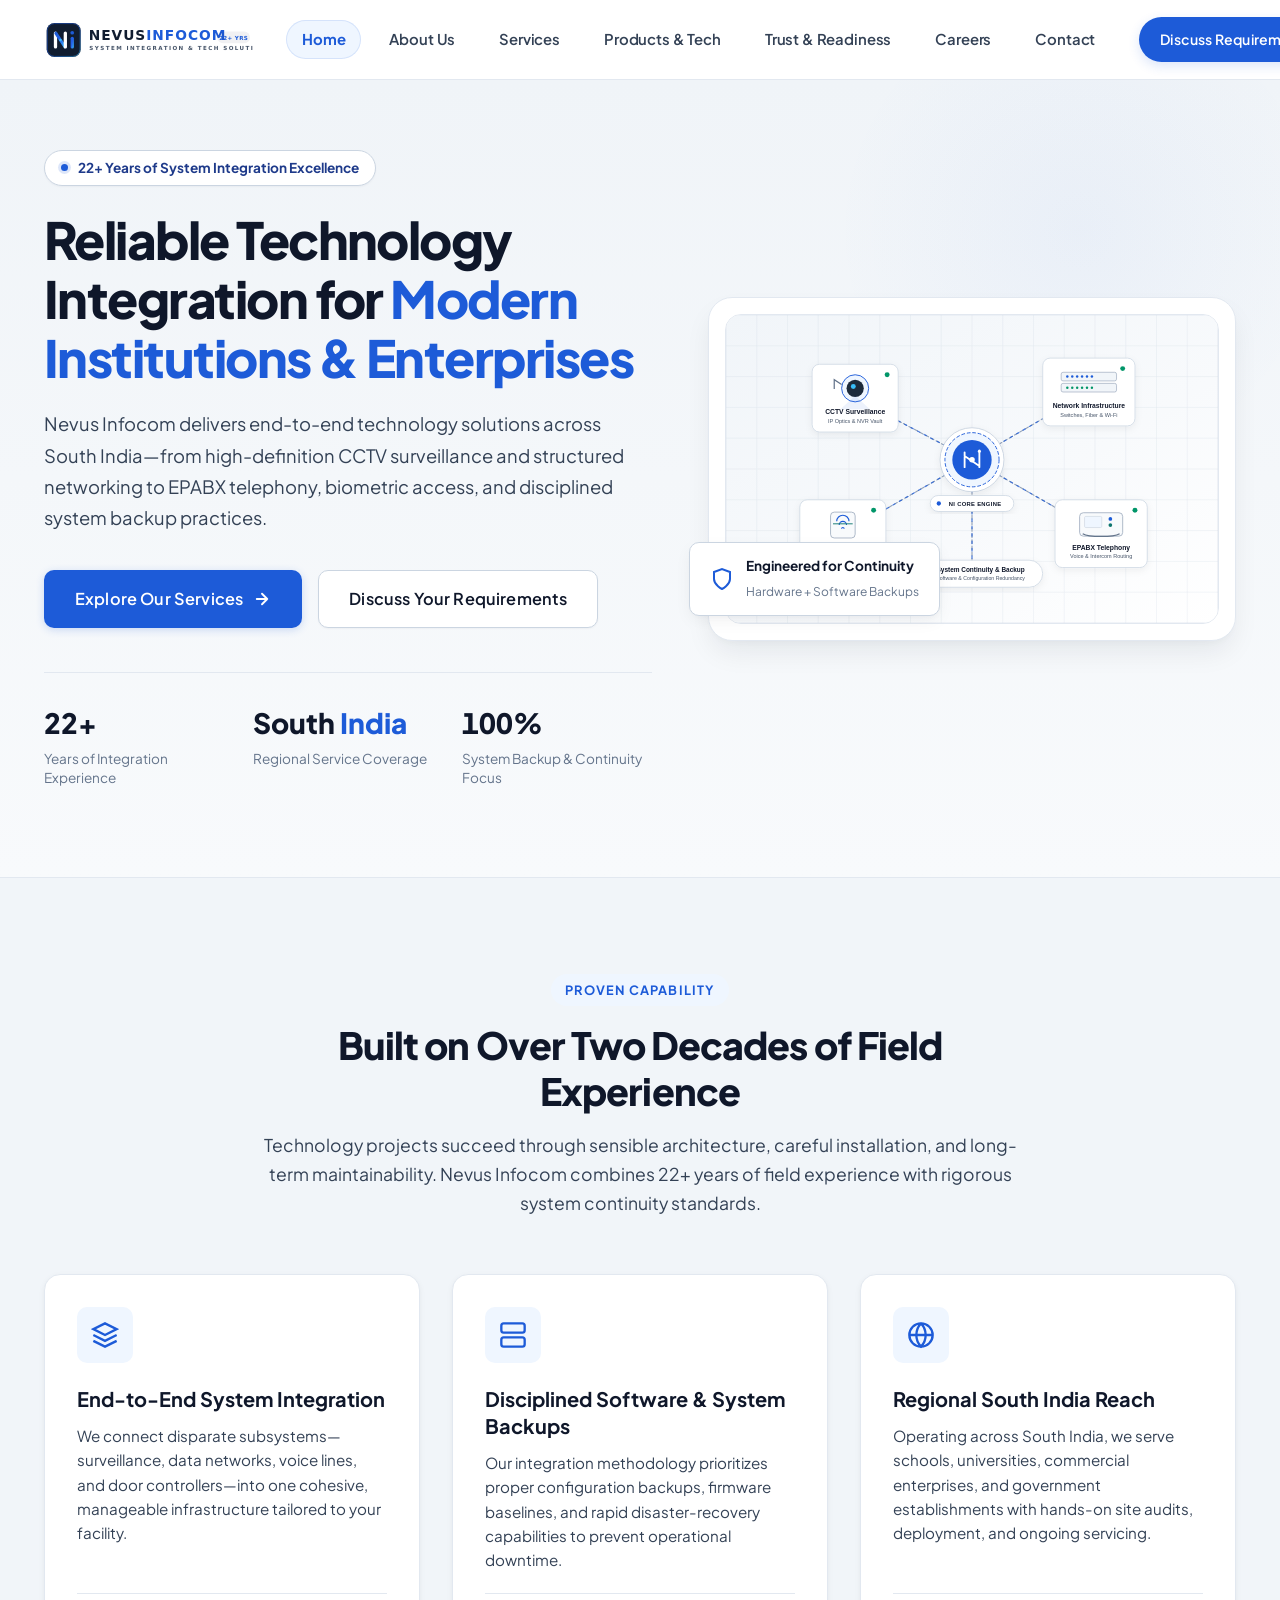
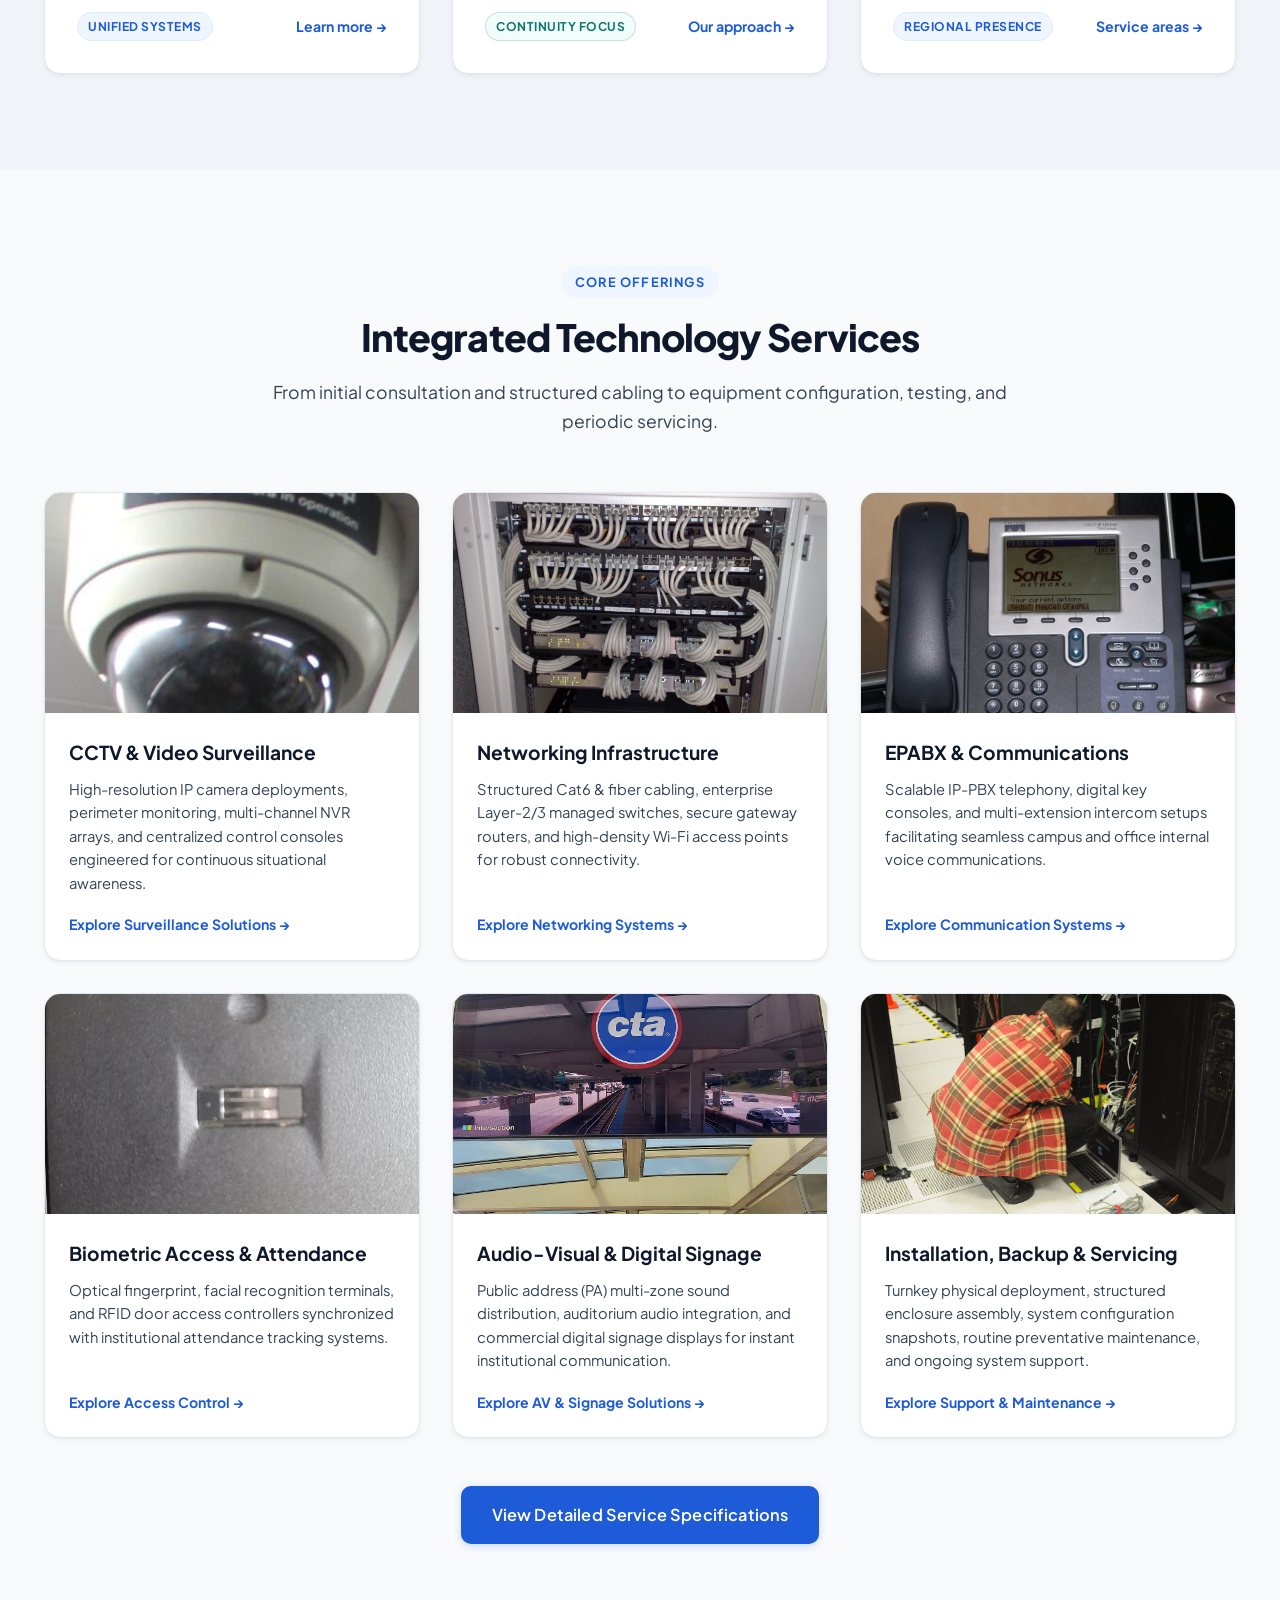
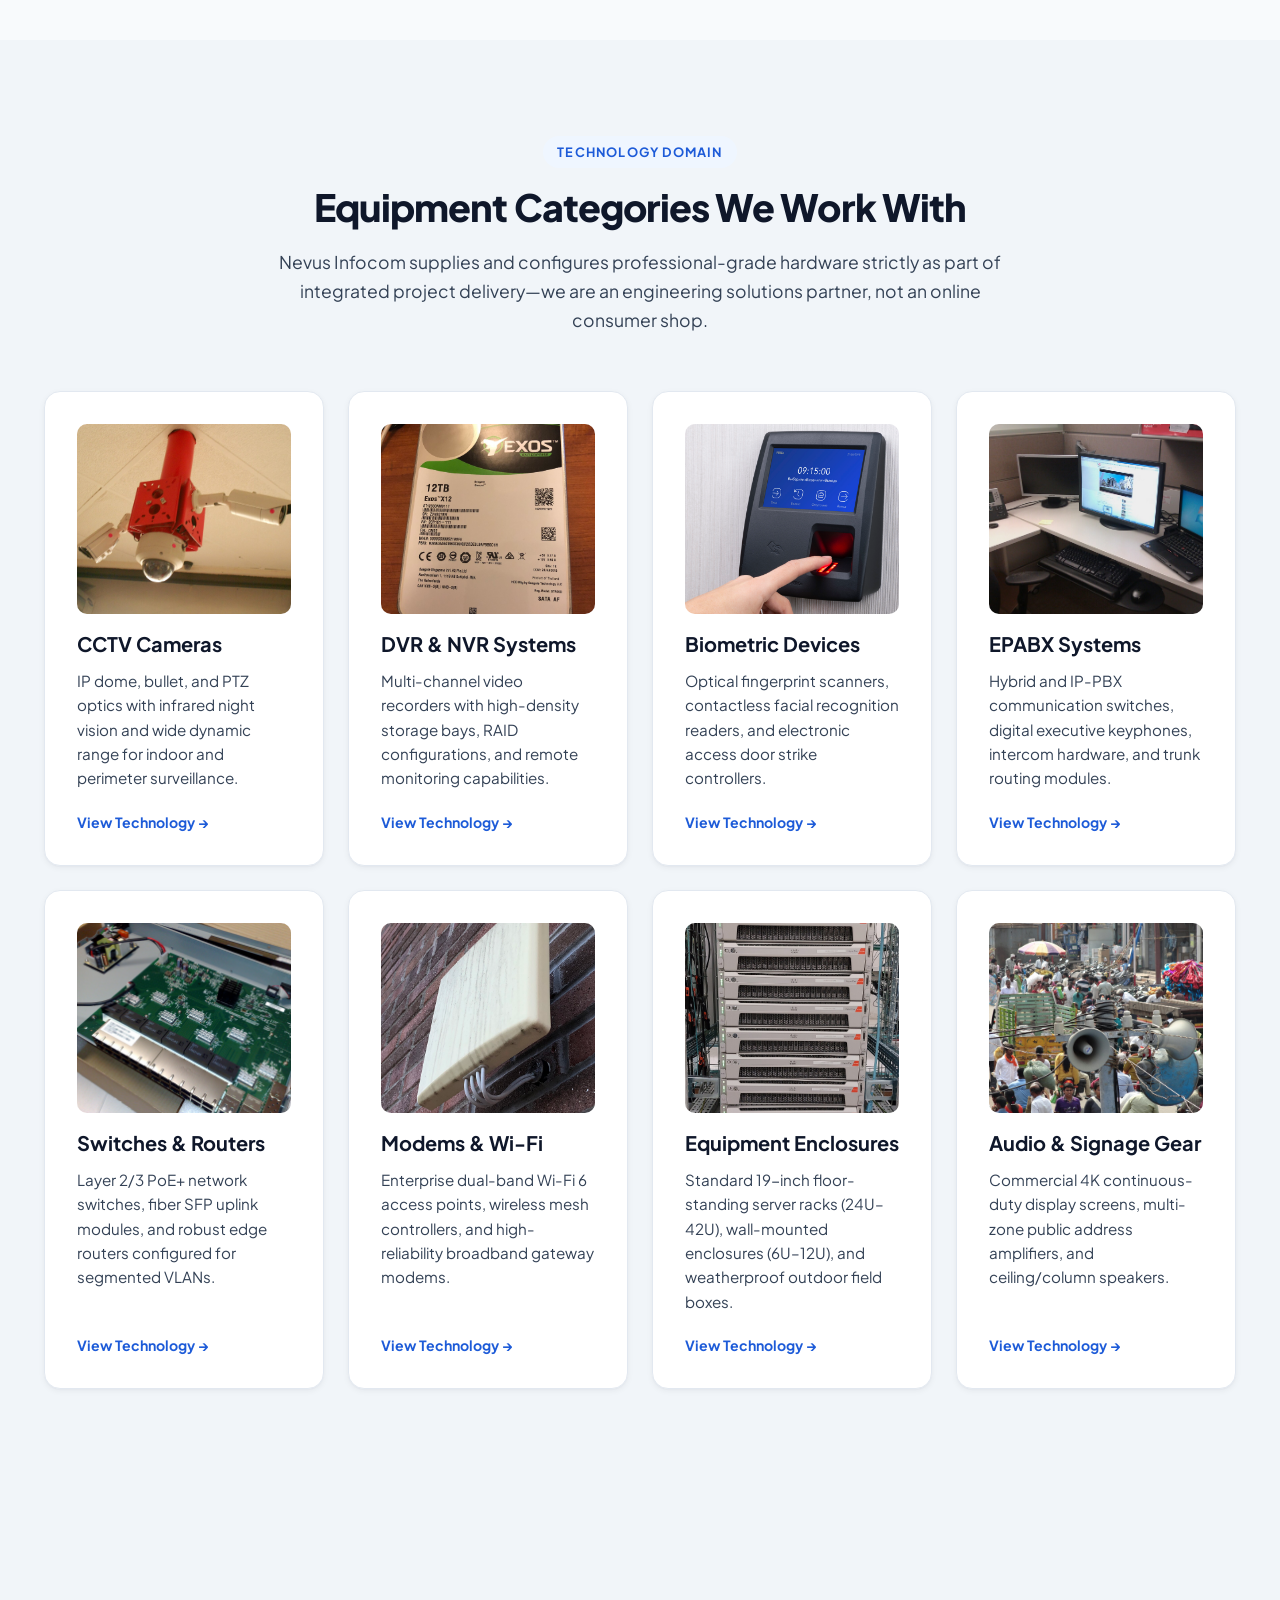
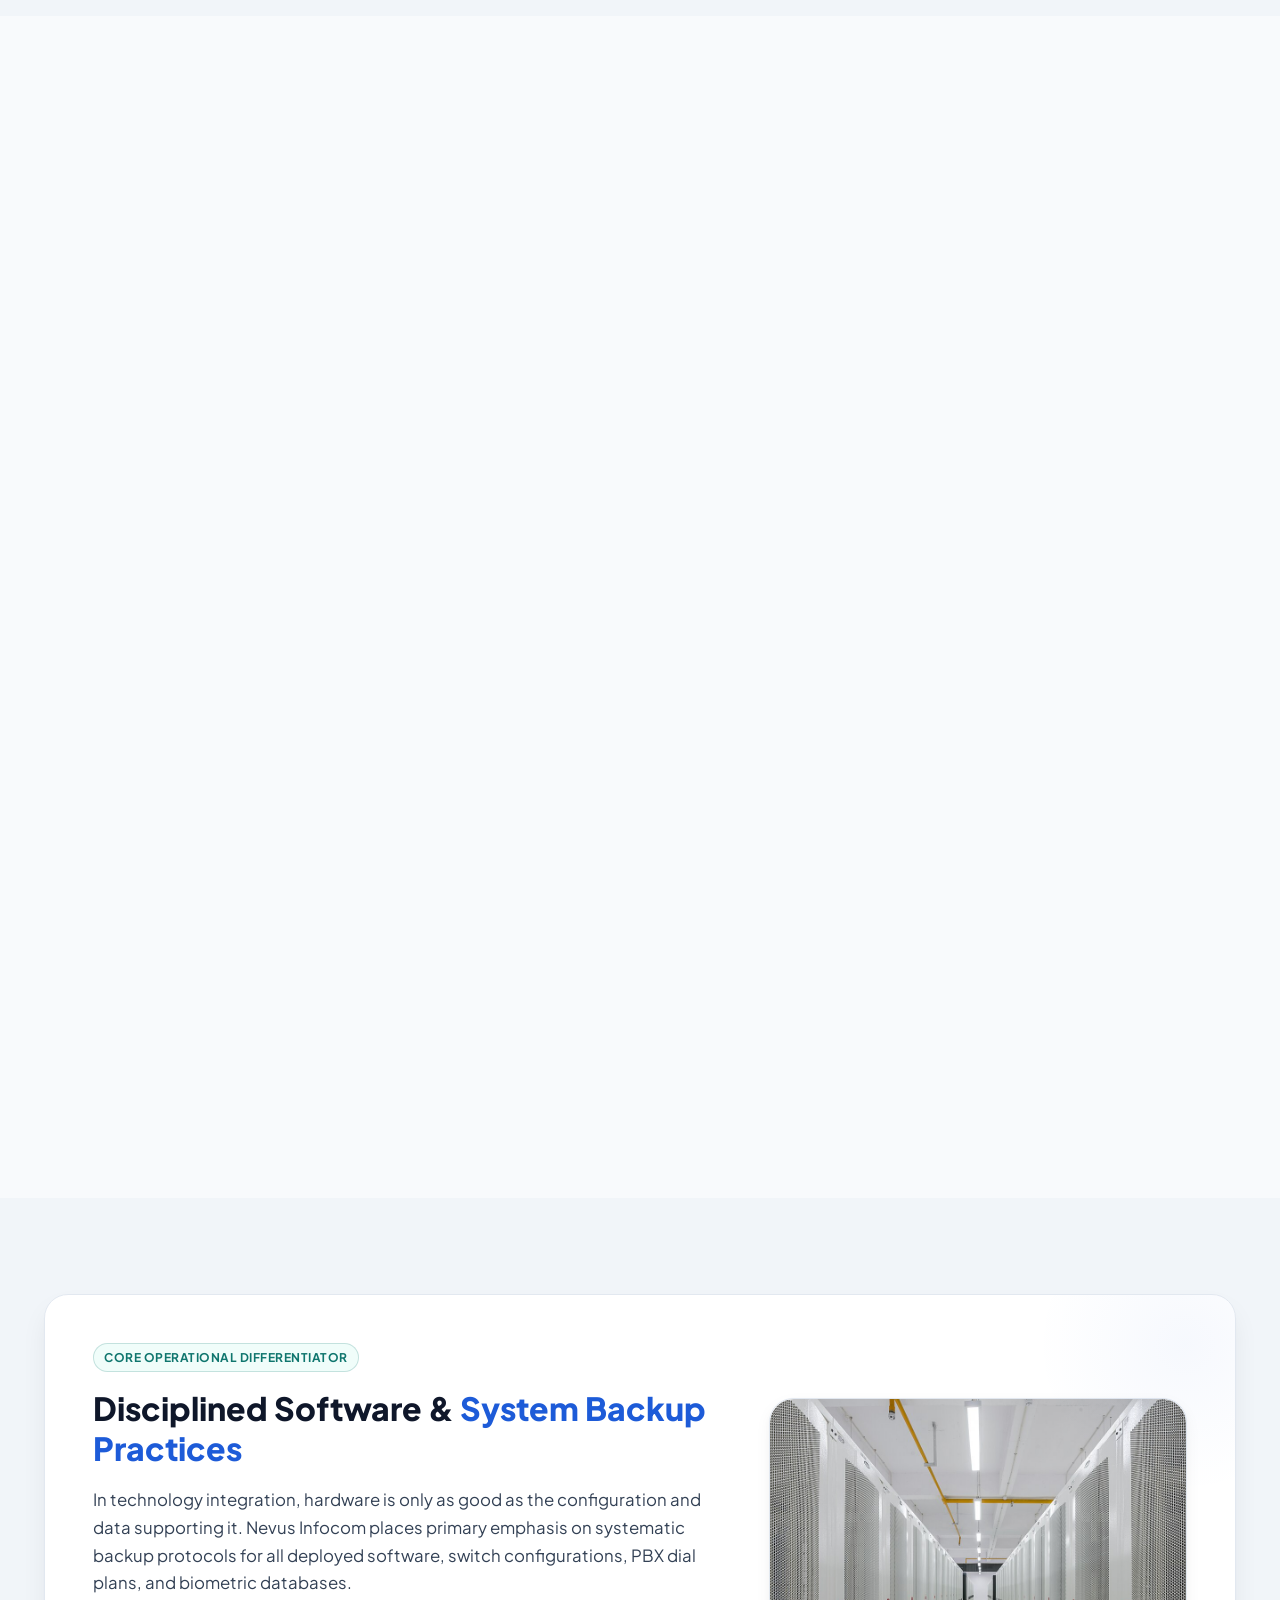
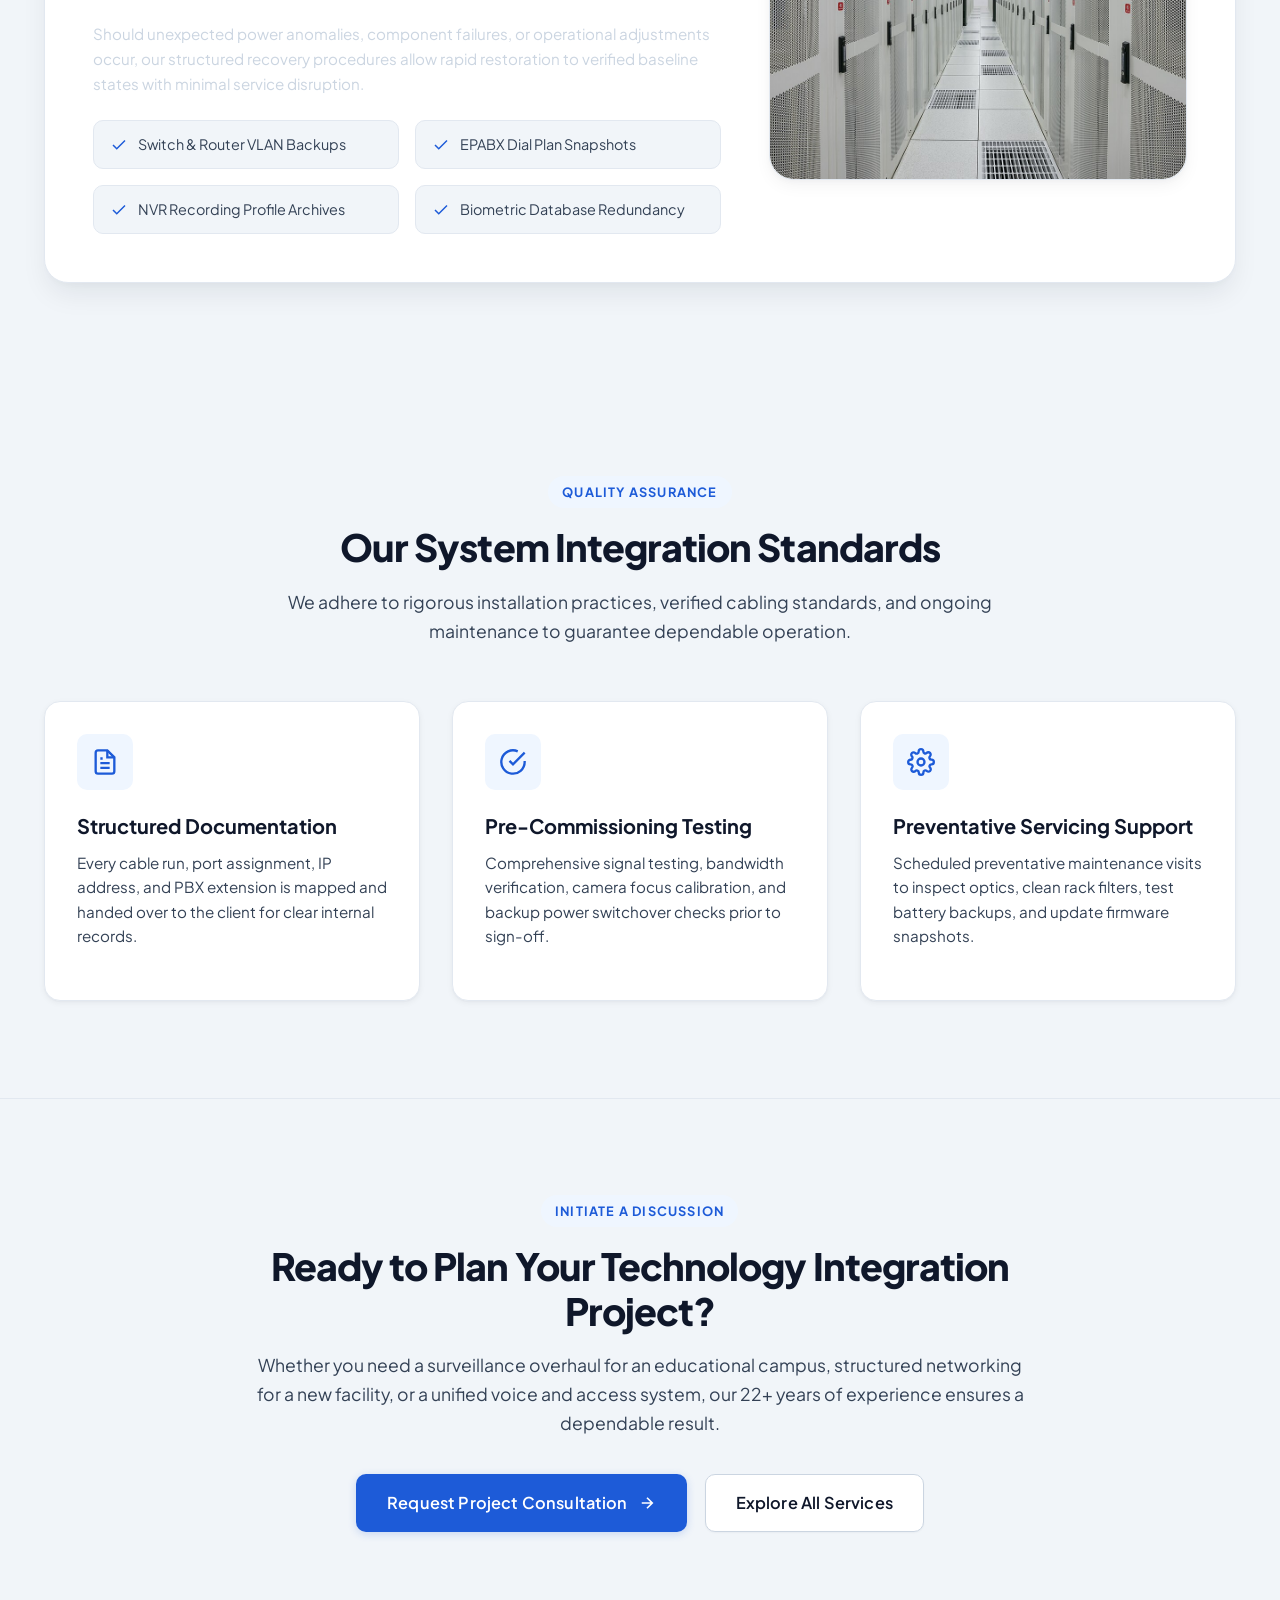
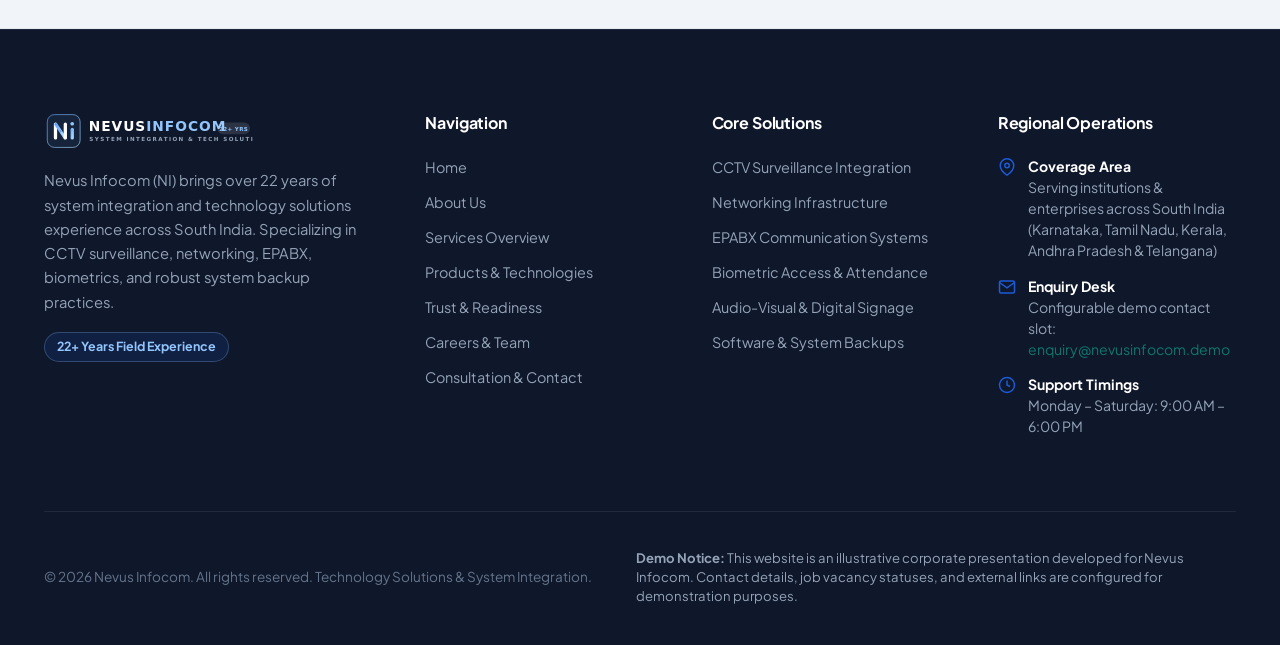
==== commit 24d5ba19: "image change" ====
--- a/index.html
+++ b/index.html
@@ -197,7 +197,7 @@
           <!-- Service 1: CCTV -->
           <div class="feature-image-card reveal-on-scroll delay-1">
             <div class="feature-image-wrapper">
-              <img src="images/service-cctv.svg" alt="CCTV & Video Surveillance Integration">
+              <img src="images/service-cctv.jpg" alt="Commercial high-definition dome surveillance camera" loading="lazy">
             </div>
             <div class="feature-image-body">
               <h3>CCTV &amp; Video Surveillance</h3>
@@ -209,7 +209,7 @@
           <!-- Service 2: Networking -->
           <div class="feature-image-card reveal-on-scroll delay-2">
             <div class="feature-image-wrapper">
-              <img src="images/service-networking.svg" alt="Structured Networking Infrastructure">
+              <img src="images/service-networking.jpg" alt="Enterprise rackmount Ethernet switches and patch cabling" loading="lazy">
             </div>
             <div class="feature-image-body">
               <h3>Networking Infrastructure</h3>
@@ -221,7 +221,7 @@
           <!-- Service 3: EPABX -->
           <div class="feature-image-card reveal-on-scroll delay-3">
             <div class="feature-image-wrapper">
-              <img src="images/service-epabx.svg" alt="EPABX and Voice Communication Systems">
+              <img src="images/service-epabx.jpg" alt="Enterprise VoIP IP phone communications terminal" loading="lazy">
             </div>
             <div class="feature-image-body">
               <h3>EPABX &amp; Communications</h3>
@@ -233,7 +233,7 @@
           <!-- Service 4: Biometrics -->
           <div class="feature-image-card reveal-on-scroll delay-1">
             <div class="feature-image-wrapper">
-              <img src="images/service-biometrics.svg" alt="Biometric Access Control & Attendance">
+              <img src="images/service-biometrics.jpg" alt="Commercial biometric fingerprint access control terminal" loading="lazy">
             </div>
             <div class="feature-image-body">
               <h3>Biometric Access &amp; Attendance</h3>
@@ -245,7 +245,7 @@
           <!-- Service 5: AV & Signage -->
           <div class="feature-image-card reveal-on-scroll delay-2">
             <div class="feature-image-wrapper">
-              <img src="images/service-av-signage.svg" alt="Audio-Visual Surveillance & Digital Signage">
+              <img src="images/service-av-signage.jpg" alt="Commercial digital signage and high-definition display" loading="lazy">
             </div>
             <div class="feature-image-body">
               <h3>Audio-Visual &amp; Digital Signage</h3>
@@ -257,7 +257,7 @@
           <!-- Service 6: Installation & Backup -->
           <div class="feature-image-card reveal-on-scroll delay-3">
             <div class="feature-image-wrapper">
-              <img src="images/service-backup-continuity.svg" alt="Installation, Backup & Servicing">
+              <img src="images/service-installation.jpg" alt="Systems engineer performing server rack maintenance and deployment" loading="lazy">
             </div>
             <div class="feature-image-body">
               <h3>Installation, Backup &amp; Servicing</h3>
@@ -288,7 +288,7 @@
           <!-- Equip 1 -->
           <div class="tech-card reveal-on-scroll delay-1">
             <div style="margin-bottom: 16px; border-radius: var(--radius-md); overflow: hidden;">
-              <img src="images/equip-cctv.svg" alt="CCTV Cameras">
+              <img src="images/equip-cctv.jpg" alt="Commercial CCTV optics and varifocal surveillance camera" loading="lazy">
             </div>
             <h3 class="tech-card-title">CCTV Cameras</h3>
             <p class="tech-card-desc">IP dome, bullet, and PTZ optics with infrared night vision and wide dynamic range for indoor and perimeter surveillance.</p>
@@ -298,7 +298,7 @@
           <!-- Equip 2 -->
           <div class="tech-card reveal-on-scroll delay-2">
             <div style="margin-bottom: 16px; border-radius: var(--radius-md); overflow: hidden;">
-              <img src="images/equip-nvr.svg" alt="DVR and NVR Systems">
+              <img src="images/equip-nvr.jpg" alt="High-density enterprise storage array and network video recorder" loading="lazy">
             </div>
             <h3 class="tech-card-title">DVR &amp; NVR Systems</h3>
             <p class="tech-card-desc">Multi-channel video recorders with high-density storage bays, RAID configurations, and remote monitoring capabilities.</p>
@@ -308,7 +308,7 @@
           <!-- Equip 3 -->
           <div class="tech-card reveal-on-scroll delay-3">
             <div style="margin-bottom: 16px; border-radius: var(--radius-md); overflow: hidden;">
-              <img src="images/equip-biometric.svg" alt="Biometric Devices">
+              <img src="images/equip-biometric.jpg" alt="Wall-mounted commercial time and attendance terminal" loading="lazy">
             </div>
             <h3 class="tech-card-title">Biometric Devices</h3>
             <p class="tech-card-desc">Optical fingerprint scanners, contactless facial recognition readers, and electronic access door strike controllers.</p>
@@ -318,7 +318,7 @@
           <!-- Equip 4 -->
           <div class="tech-card reveal-on-scroll delay-4">
             <div style="margin-bottom: 16px; border-radius: var(--radius-md); overflow: hidden;">
-              <img src="images/equip-epabx.svg" alt="EPABX Systems">
+              <img src="images/equip-epabx.jpg" alt="Executive IP desk phone console" loading="lazy">
             </div>
             <h3 class="tech-card-title">EPABX Systems</h3>
             <p class="tech-card-desc">Hybrid and IP-PBX communication switches, digital executive keyphones, intercom hardware, and trunk routing modules.</p>
@@ -328,7 +328,7 @@
           <!-- Equip 5 -->
           <div class="tech-card reveal-on-scroll delay-1">
             <div style="margin-bottom: 16px; border-radius: var(--radius-md); overflow: hidden;">
-              <img src="images/equip-switch.svg" alt="Network Switches and Routers">
+              <img src="images/equip-switch.jpg" alt="Cisco managed 28-port Gigabit rackmount switch" loading="lazy">
             </div>
             <h3 class="tech-card-title">Switches &amp; Routers</h3>
             <p class="tech-card-desc">Layer 2/3 PoE+ network switches, fiber SFP uplink modules, and robust edge routers configured for segmented VLANs.</p>
@@ -338,7 +338,7 @@
           <!-- Equip 6 -->
           <div class="tech-card reveal-on-scroll delay-2">
             <div style="margin-bottom: 16px; border-radius: var(--radius-md); overflow: hidden;">
-              <img src="images/equip-wifi.svg" alt="Modems and Wi-Fi Equipment">
+              <img src="images/equip-wifi.jpg" alt="Enterprise wireless access point and antenna deployment" loading="lazy">
             </div>
             <h3 class="tech-card-title">Modems &amp; Wi-Fi</h3>
             <p class="tech-card-desc">Enterprise dual-band Wi-Fi 6 access points, wireless mesh controllers, and high-reliability broadband gateway modems.</p>
@@ -348,7 +348,7 @@
           <!-- Equip 7 -->
           <div class="tech-card reveal-on-scroll delay-3">
             <div style="margin-bottom: 16px; border-radius: var(--radius-md); overflow: hidden;">
-              <img src="images/equip-rack.svg" alt="Equipment Enclosures and Server Racks">
+              <img src="images/equip-rack.jpg" alt="Cisco server rack enclosure with structured cabling" loading="lazy">
             </div>
             <h3 class="tech-card-title">Equipment Enclosures</h3>
             <p class="tech-card-desc">Standard 19-inch floor-standing server racks (24U–42U), wall-mounted enclosures (6U–12U), and weatherproof outdoor field boxes.</p>
@@ -358,7 +358,7 @@
           <!-- Equip 8 -->
           <div class="tech-card reveal-on-scroll delay-4">
             <div style="margin-bottom: 16px; border-radius: var(--radius-md); overflow: hidden;">
-              <img src="images/equip-signage.svg" alt="Audio and Digital Signage Hardware">
+              <img src="images/equip-signage.jpg" alt="Commercial public address amplification and paging system" loading="lazy">
             </div>
             <h3 class="tech-card-title">Audio &amp; Signage Gear</h3>
             <p class="tech-card-desc">Commercial 4K continuous-duty display screens, multi-zone public address amplifiers, and ceiling/column speakers.</p>
@@ -501,7 +501,7 @@
               </div>
             </div>
             <div class="continuity-visual">
-              <img src="images/service-backup-continuity.svg" alt="System Backup and Continuity Architecture">
+              <img src="images/system-continuity.jpg" alt="Tier-3 data center server corridor with redundant backup systems" loading="lazy">
             </div>
           </div>
         </div>
--- a/css/style.css
+++ b/css/style.css
@@ -974,7 +974,7 @@
 
 .feature-image-wrapper {
   position: relative;
-  background: var(--color-navy-darker);
+  background: var(--color-surface-soft);
   height: 220px;
   overflow: hidden;
 }
@@ -983,10 +983,23 @@
   width: 100%;
   height: 100%;
   object-fit: cover;
+  display: block;
   transition: transform var(--transition-slow);
 }
 
 .feature-image-card:hover .feature-image-wrapper img {
+  transform: scale(1.04);
+}
+
+.tech-card img {
+  width: 100%;
+  height: 190px;
+  object-fit: cover;
+  display: block;
+  transition: transform var(--transition-normal);
+}
+
+.tech-card:hover img {
   transform: scale(1.04);
 }
 
@@ -1151,10 +1164,46 @@
   flex-shrink: 0;
 }
 
+.continuity-visual {
+  border-radius: var(--radius-xl);
+  overflow: hidden;
+  box-shadow: var(--shadow-md);
+  border: 1px solid var(--color-border-subtle);
+  background: var(--color-surface-soft);
+}
+
 .continuity-visual img {
-  border-radius: var(--radius-lg);
+  width: 100%;
+  height: 380px;
+  object-fit: cover;
+  display: block;
+  border-radius: var(--radius-xl);
+  transition: transform var(--transition-slow);
+}
+
+.continuity-visual:hover img {
+  transform: scale(1.03);
+}
+
+.service-detail-visual {
+  border-radius: var(--radius-xl);
+  overflow: hidden;
+  box-shadow: var(--shadow-md);
+  background: var(--color-surface-soft);
   border: 1px solid var(--color-border-subtle);
-  box-shadow: var(--shadow-sm);
+}
+
+.service-detail-visual .section-feature-img,
+.section-feature-img {
+  width: 100%;
+  height: 380px;
+  object-fit: cover;
+  display: block;
+  transition: transform var(--transition-slow);
+}
+
+.service-detail-visual:hover .section-feature-img {
+  transform: scale(1.03);
 }
 
 /* ==========================================================================
@@ -1663,5 +1712,12 @@
     flex-direction: column;
     text-align: center;
   }
-}
-
+  .continuity-visual img,
+  .section-feature-img {
+    height: 250px;
+  }
+  .tech-card img {
+    height: 180px;
+  }
+}
+
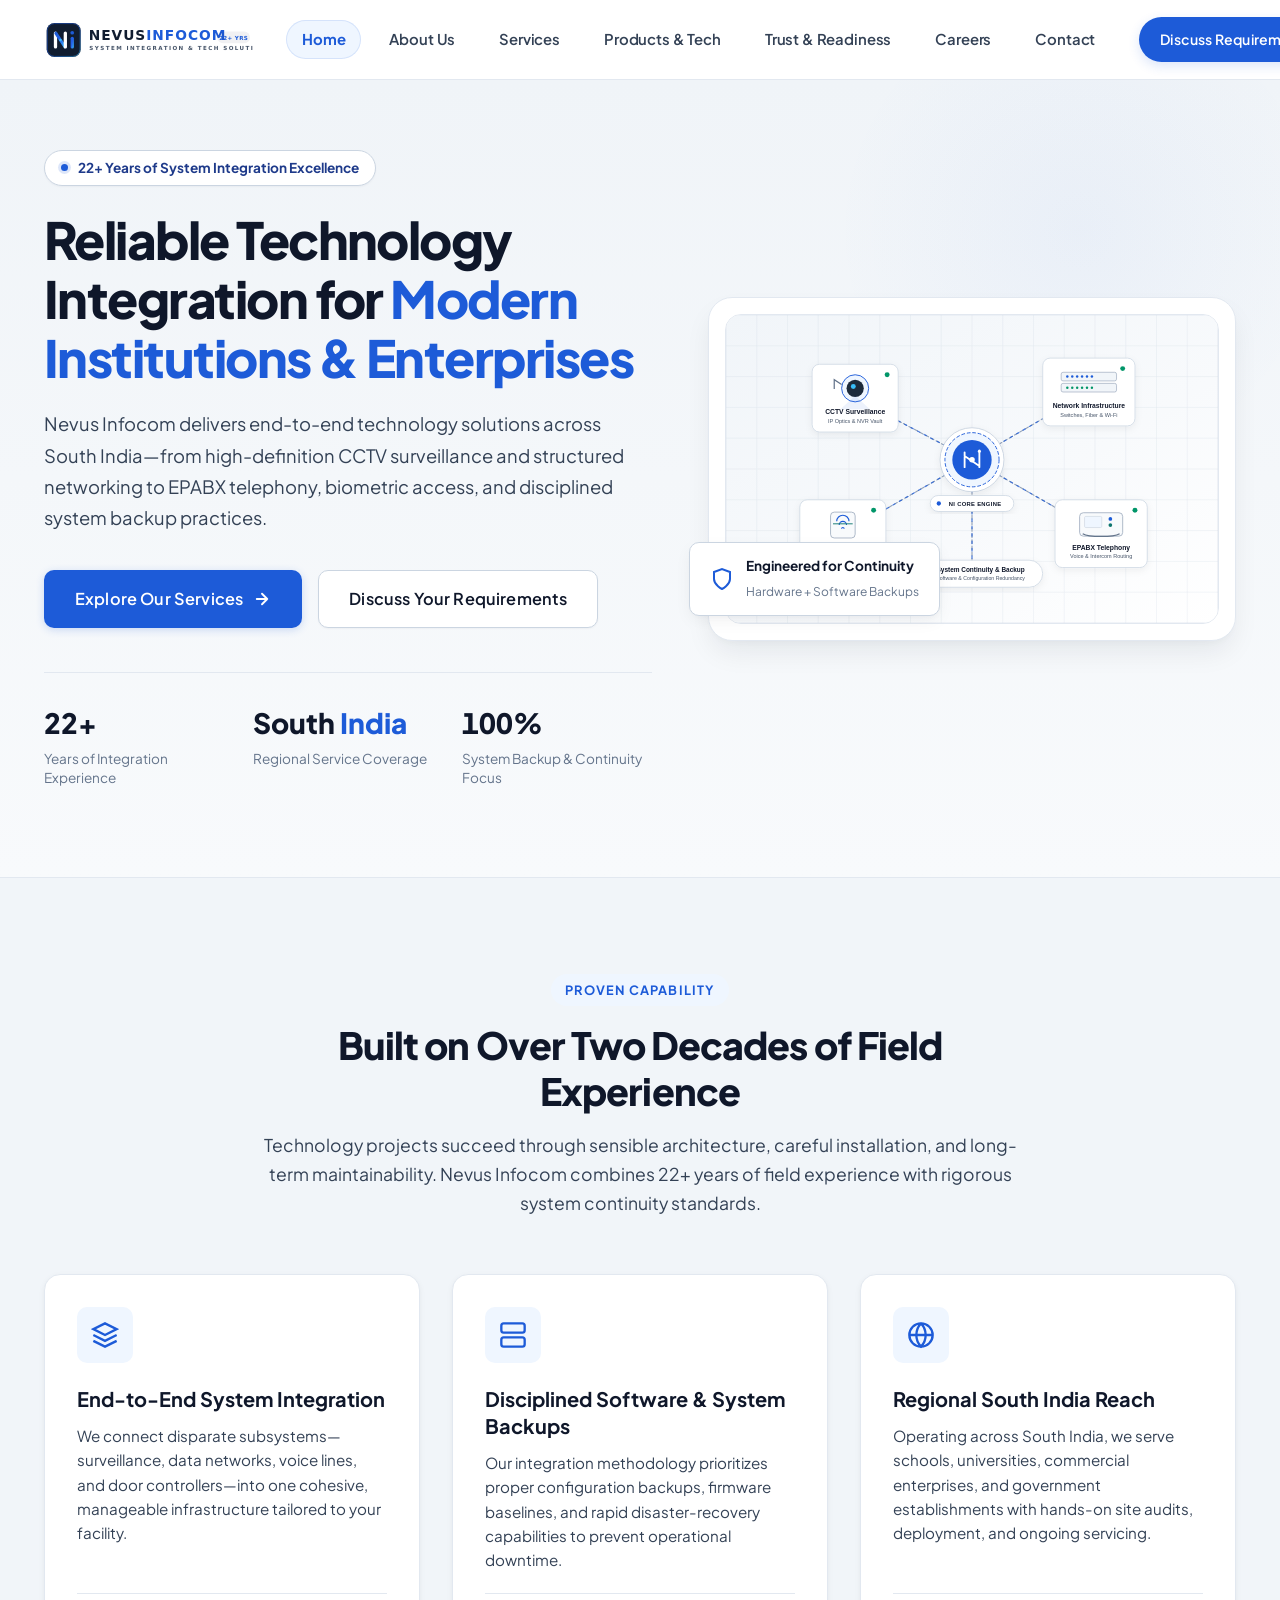
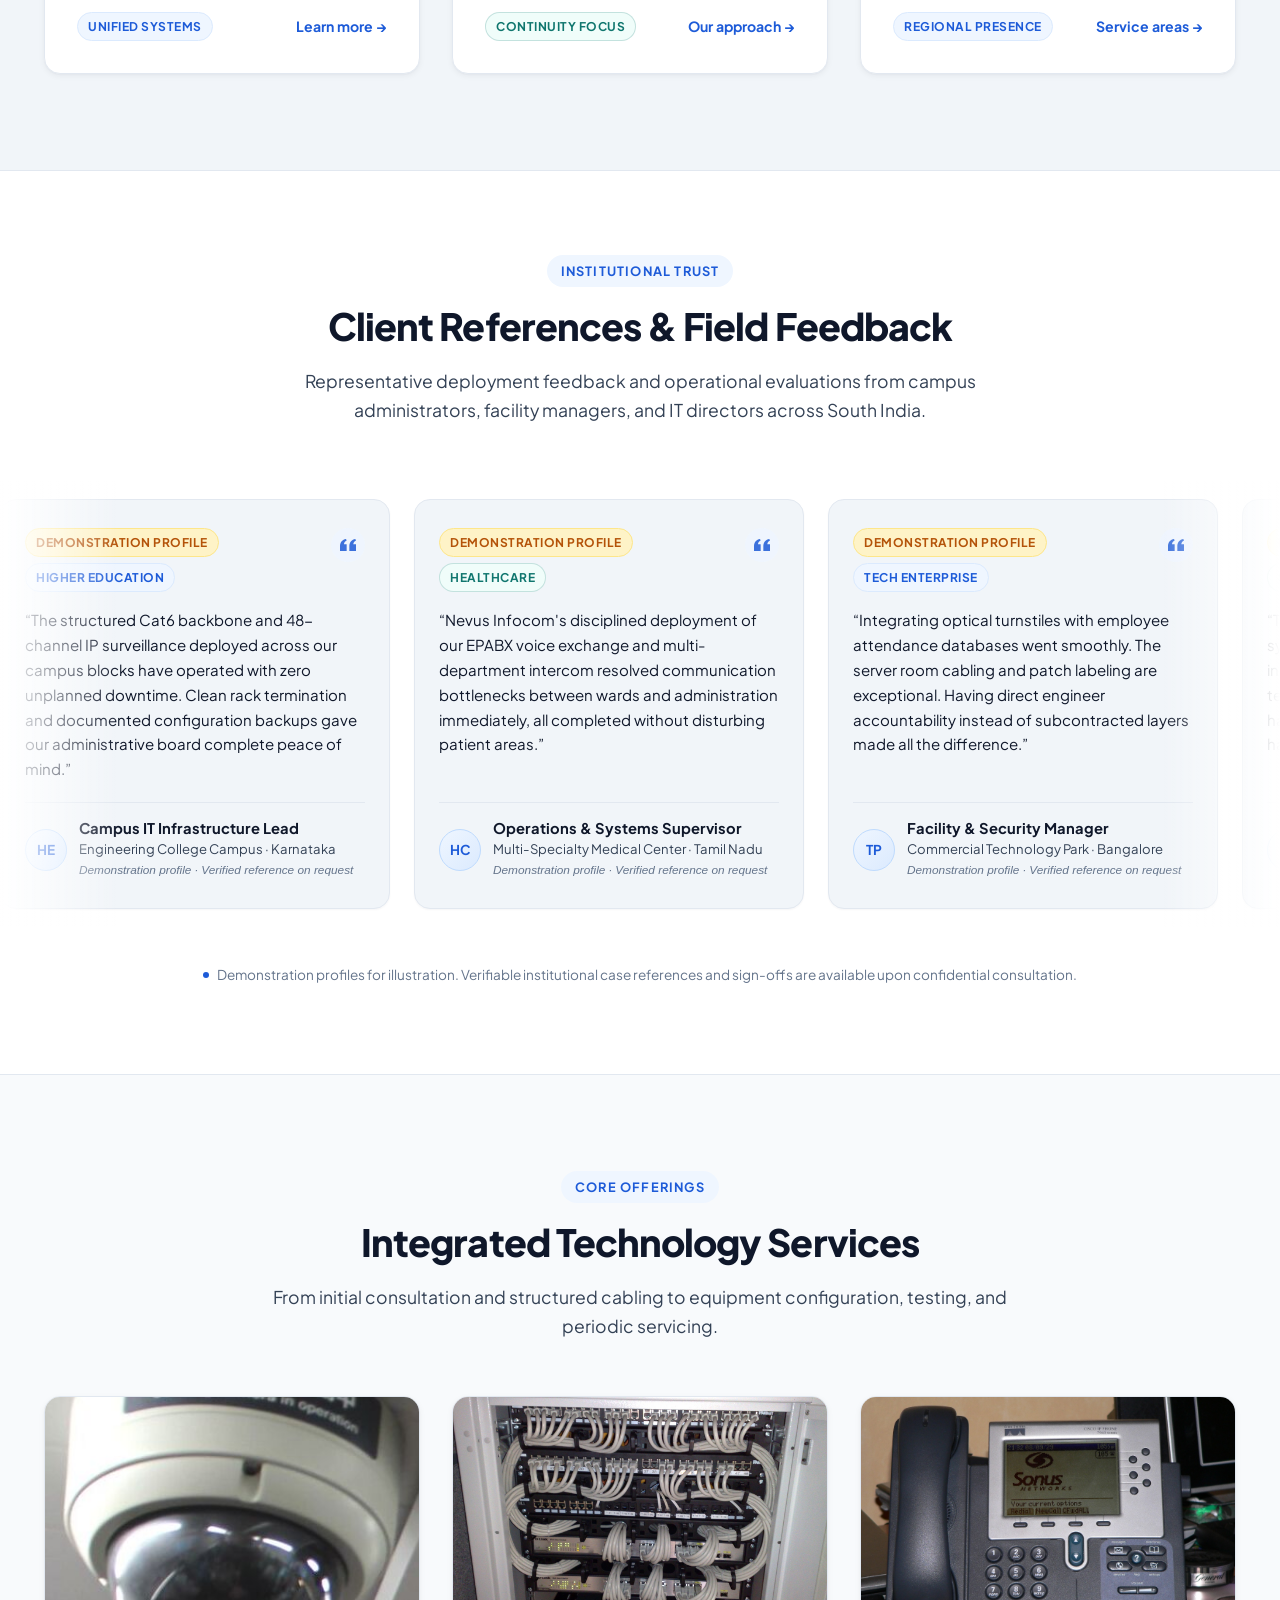
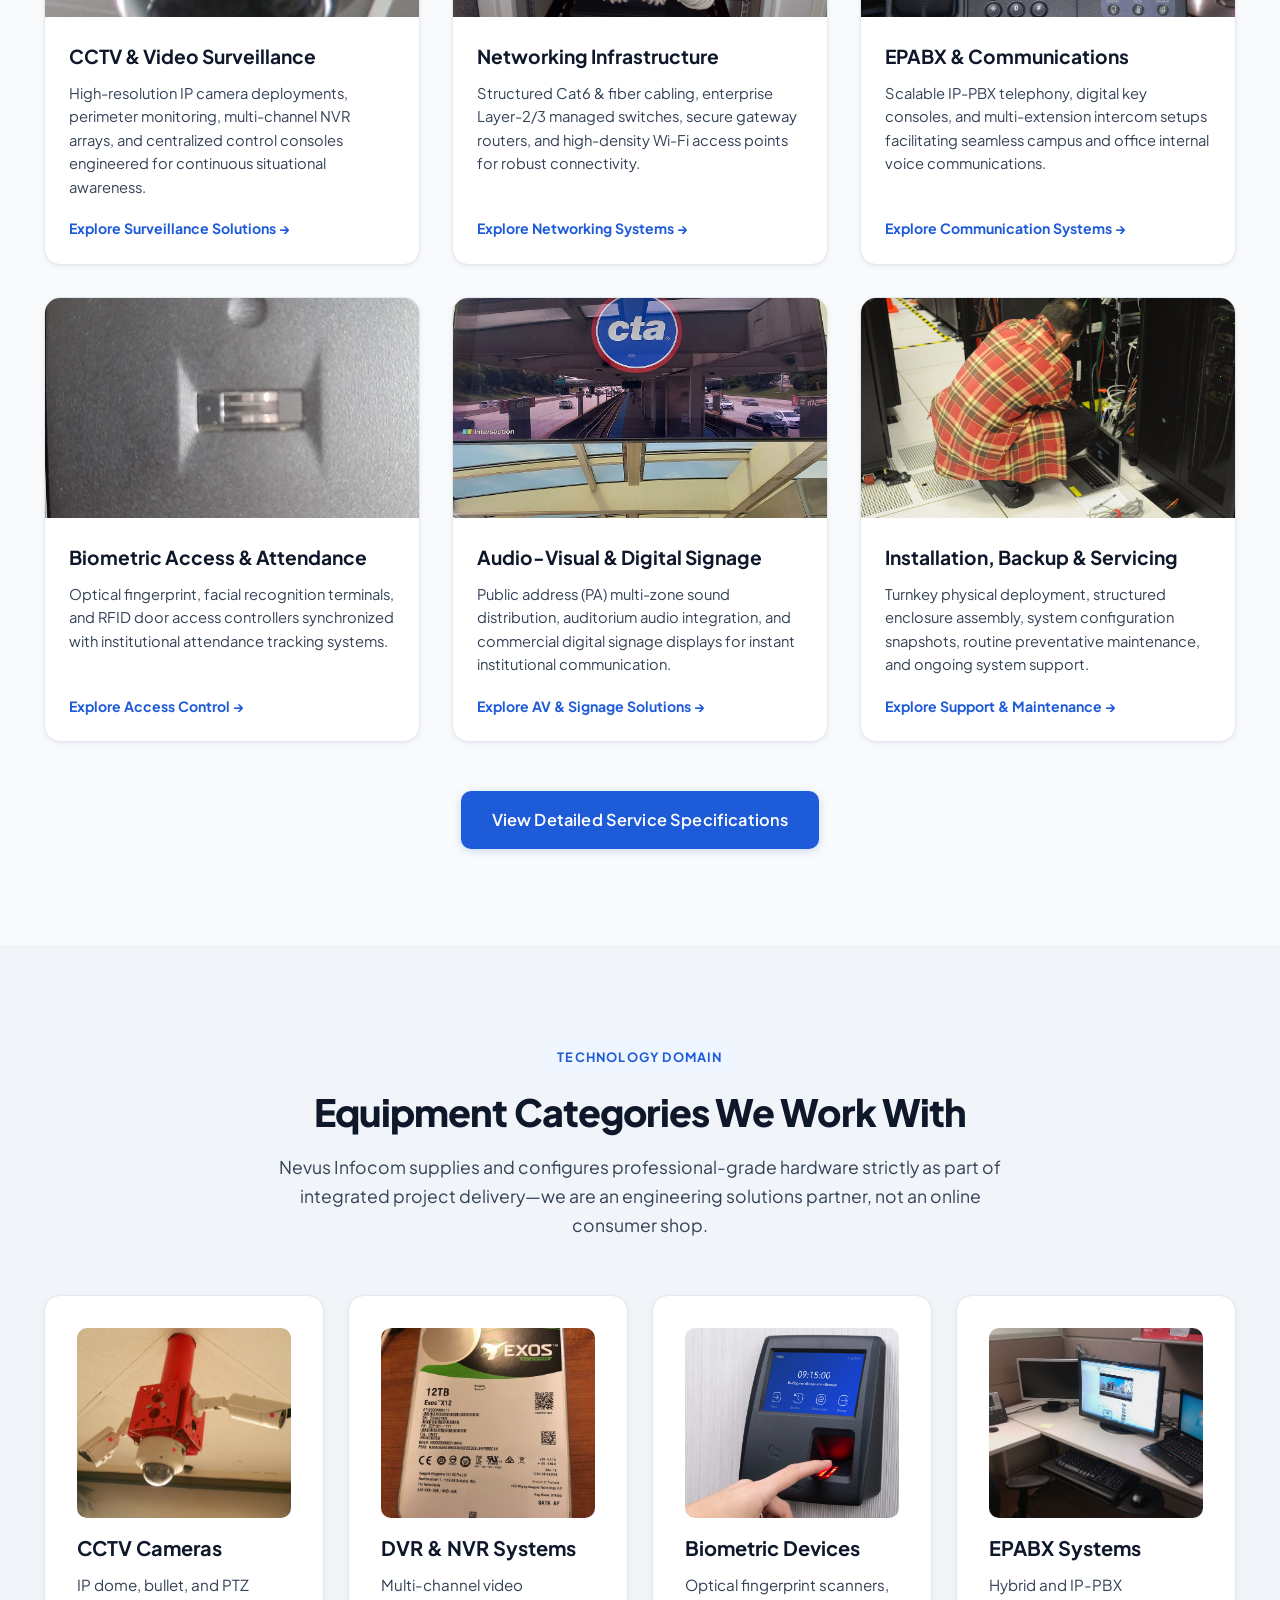
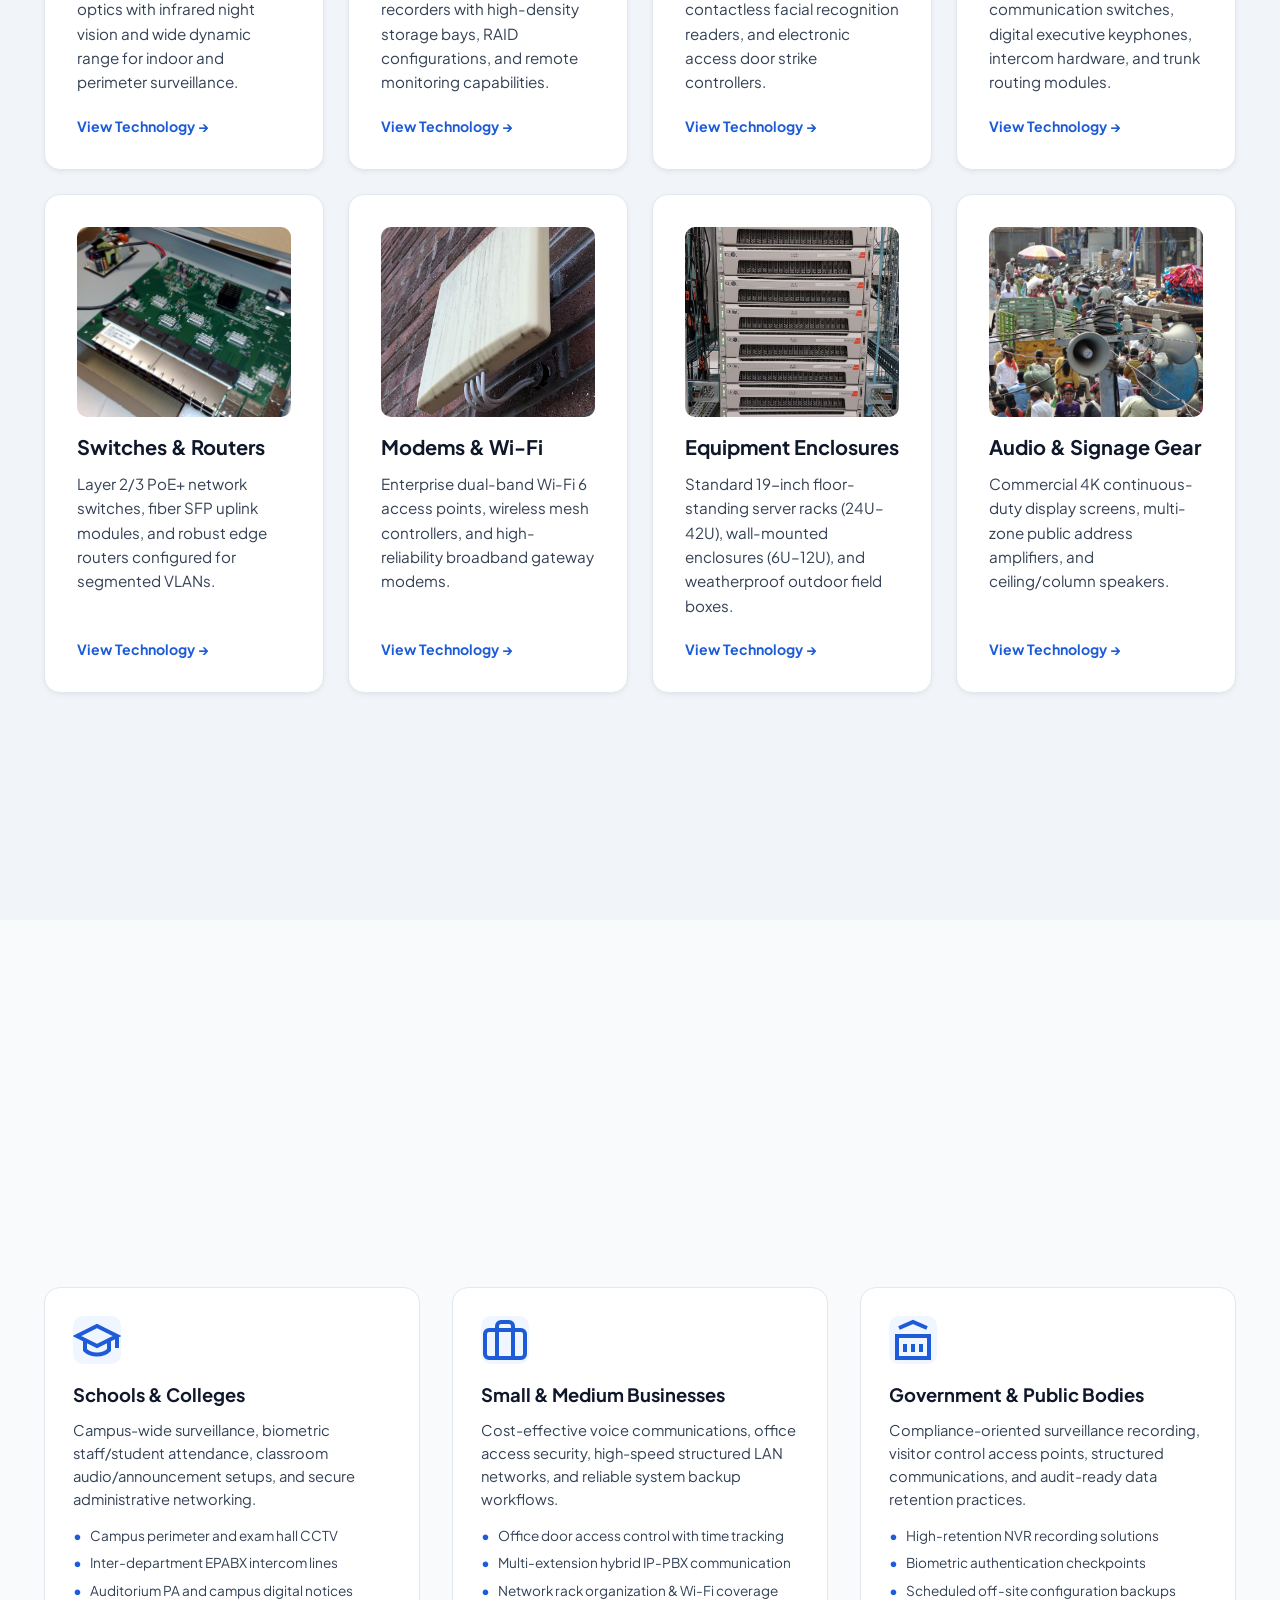
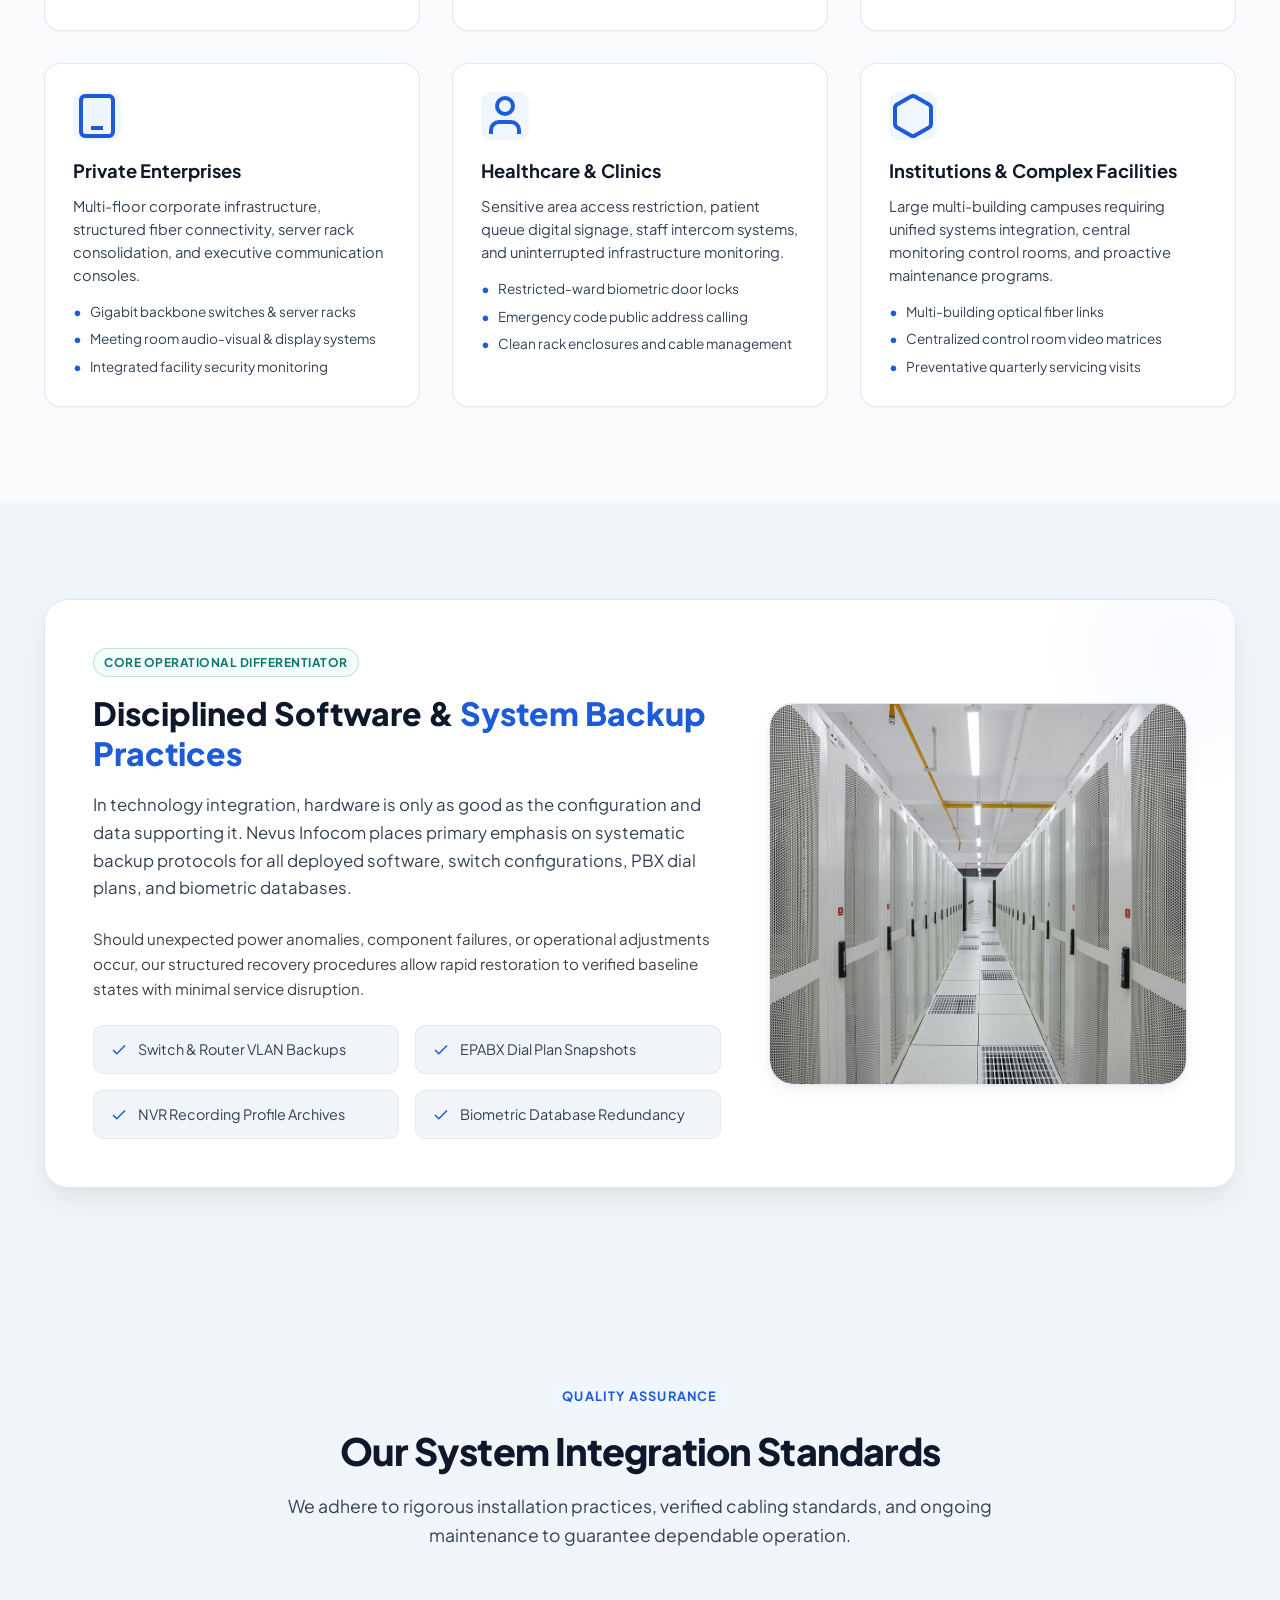
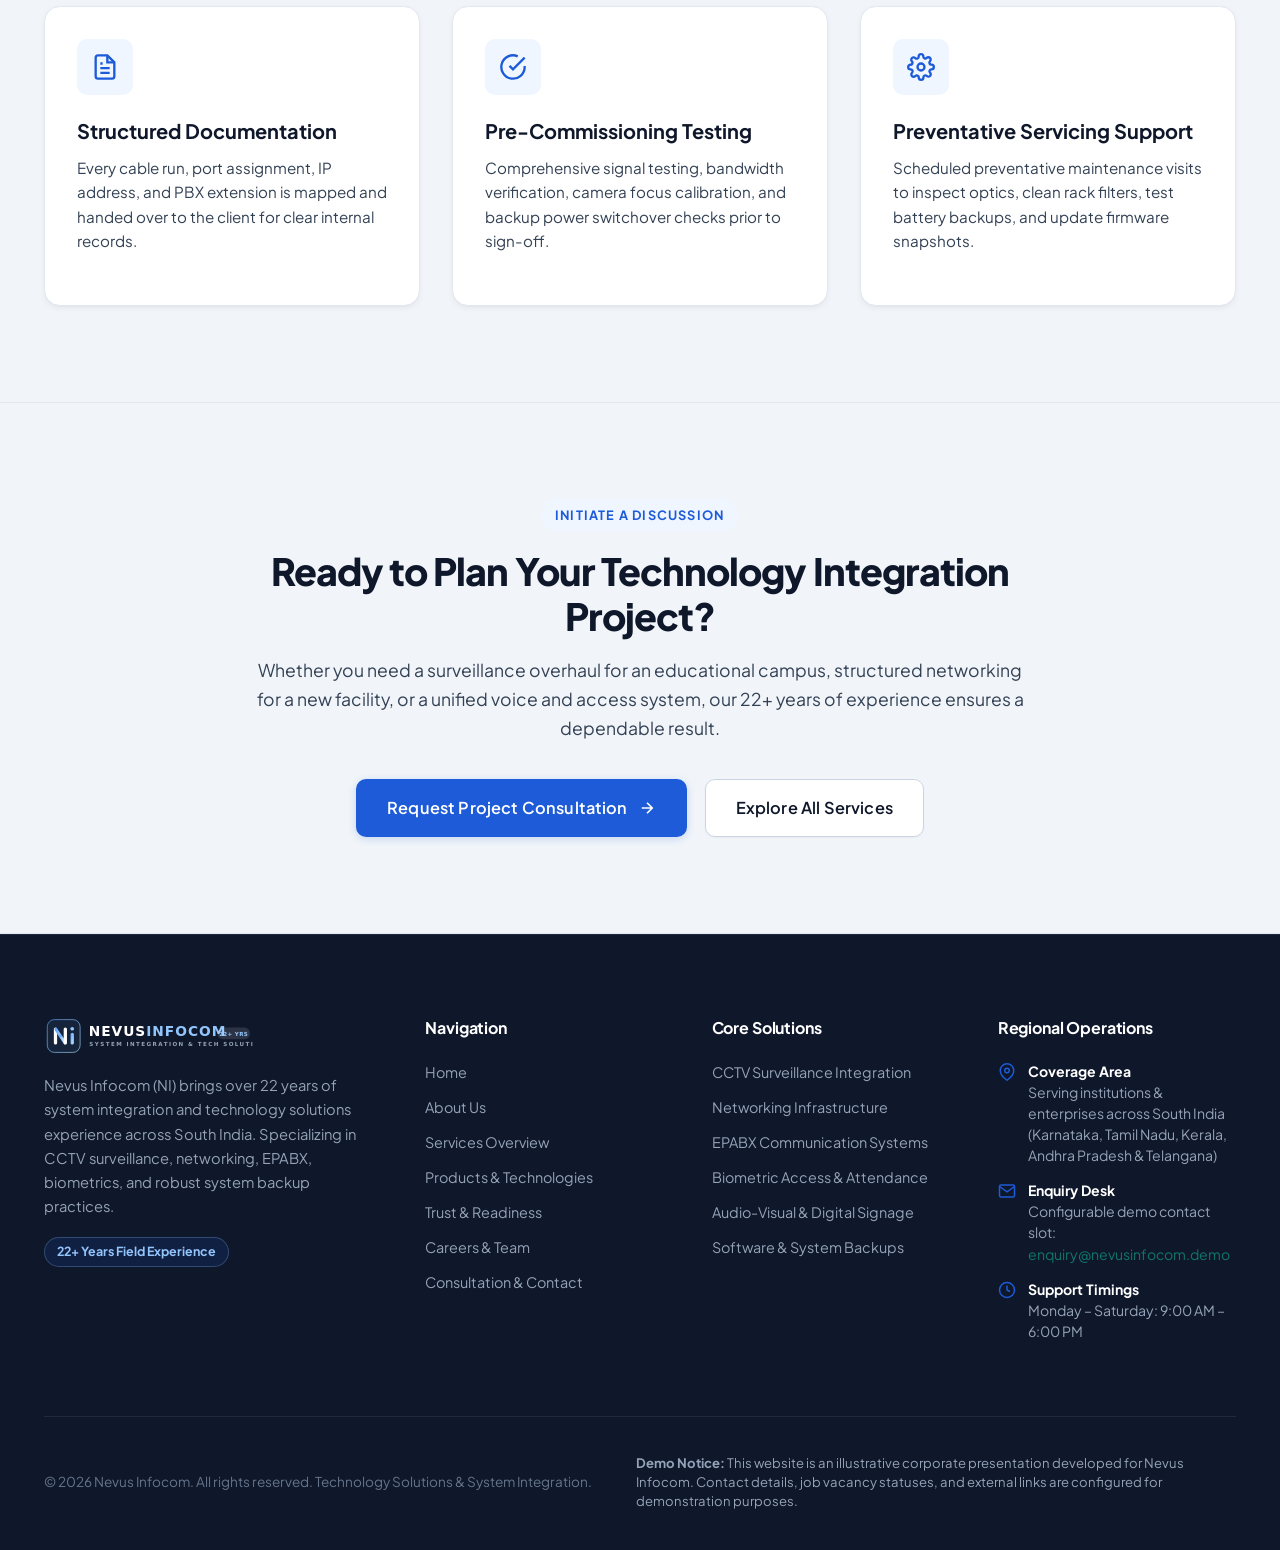
==== commit 3c1bb5e1: "feedback" ====
--- a/index.html
+++ b/index.html
@@ -182,6 +182,318 @@
       </div>
     </section>
 
+    <!-- 2B. CONTINUOUS TESTIMONIALS & CLIENT REFERENCES MARQUEE -->
+    <section class="section section-testimonials-ticker" aria-labelledby="testimonials-ticker-heading">
+      <div class="container">
+        <div class="section-header reveal-on-scroll">
+          <span class="section-tag">Institutional Trust</span>
+          <h2 id="testimonials-ticker-heading" class="section-title">Client References &amp; Field Feedback</h2>
+          <p class="section-subtitle">
+            Representative deployment feedback and operational evaluations from campus administrators, facility managers, and IT directors across South India.
+          </p>
+        </div>
+      </div>
+
+      <!-- Horizontal Continuous Scrolling Marquee (Right-to-Left) -->
+      <div class="testimonial-marquee-wrapper" tabindex="0" role="region" aria-label="Continuously scrolling client testimonials carousel. Hover to pause.">
+        <div class="testimonial-marquee-track">
+          <!-- Primary Card Sequence -->
+          <div class="testimonial-marquee-group">
+            <!-- Testimonial 1: Higher Education -->
+            <div class="testimonial-card">
+              <div class="testimonial-card-header">
+                <div class="testimonial-card-badge-wrap">
+                  <span class="badge badge-demo">Demonstration Profile</span>
+                  <span class="badge badge-blue">Higher Education</span>
+                </div>
+                <div class="testimonial-quote-icon" aria-hidden="true">
+                  <svg viewBox="0 0 24 24" fill="currentColor" class="testimonial-quote-icon-svg">
+                    <path d="M14.017 21v-7.391c0-5.704 3.731-9.57 8.983-10.609l.995 2.151c-2.432.917-3.995 3.638-3.995 5.849h4v10h-9.983zm-14.017 0v-7.391c0-5.704 3.748-9.57 9-10.609l.996 2.151c-2.433.917-3.996 3.638-3.996 5.849h3.983v10h-9.983z"/>
+                  </svg>
+                </div>
+              </div>
+              <blockquote class="testimonial-quote-text">
+                &ldquo;The structured Cat6 backbone and 48-channel IP surveillance deployed across our campus blocks have operated with zero unplanned downtime. Clean rack termination and documented configuration backups gave our administrative board complete peace of mind.&rdquo;
+              </blockquote>
+              <div class="testimonial-card-footer">
+                <div class="testimonial-author-avatar" aria-hidden="true">
+                  <span>HE</span>
+                </div>
+                <div class="testimonial-author-info">
+                  <div class="testimonial-author-name">Campus IT Infrastructure Lead</div>
+                  <div class="testimonial-author-org">Engineering College Campus &middot; Karnataka</div>
+                  <div class="testimonial-author-status">Demonstration profile &middot; Verified reference on request</div>
+                </div>
+              </div>
+            </div>
+
+            <!-- Testimonial 2: Healthcare -->
+            <div class="testimonial-card">
+              <div class="testimonial-card-header">
+                <div class="testimonial-card-badge-wrap">
+                  <span class="badge badge-demo">Demonstration Profile</span>
+                  <span class="badge badge-cyan">Healthcare</span>
+                </div>
+                <div class="testimonial-quote-icon" aria-hidden="true">
+                  <svg viewBox="0 0 24 24" fill="currentColor" class="testimonial-quote-icon-svg">
+                    <path d="M14.017 21v-7.391c0-5.704 3.731-9.57 8.983-10.609l.995 2.151c-2.432.917-3.995 3.638-3.995 5.849h4v10h-9.983zm-14.017 0v-7.391c0-5.704 3.748-9.57 9-10.609l.996 2.151c-2.433.917-3.996 3.638-3.996 5.849h3.983v10h-9.983z"/>
+                  </svg>
+                </div>
+              </div>
+              <blockquote class="testimonial-quote-text">
+                &ldquo;Nevus Infocom's disciplined deployment of our EPABX voice exchange and multi-department intercom resolved communication bottlenecks between wards and administration immediately, all completed without disturbing patient areas.&rdquo;
+              </blockquote>
+              <div class="testimonial-card-footer">
+                <div class="testimonial-author-avatar" aria-hidden="true">
+                  <span>HC</span>
+                </div>
+                <div class="testimonial-author-info">
+                  <div class="testimonial-author-name">Operations &amp; Systems Supervisor</div>
+                  <div class="testimonial-author-org">Multi-Specialty Medical Center &middot; Tamil Nadu</div>
+                  <div class="testimonial-author-status">Demonstration profile &middot; Verified reference on request</div>
+                </div>
+              </div>
+            </div>
+
+            <!-- Testimonial 3: Commercial Tech Park -->
+            <div class="testimonial-card">
+              <div class="testimonial-card-header">
+                <div class="testimonial-card-badge-wrap">
+                  <span class="badge badge-demo">Demonstration Profile</span>
+                  <span class="badge badge-blue">Tech Enterprise</span>
+                </div>
+                <div class="testimonial-quote-icon" aria-hidden="true">
+                  <svg viewBox="0 0 24 24" fill="currentColor" class="testimonial-quote-icon-svg">
+                    <path d="M14.017 21v-7.391c0-5.704 3.731-9.57 8.983-10.609l.995 2.151c-2.432.917-3.995 3.638-3.995 5.849h4v10h-9.983zm-14.017 0v-7.391c0-5.704 3.748-9.57 9-10.609l.996 2.151c-2.433.917-3.996 3.638-3.996 5.849h3.983v10h-9.983z"/>
+                  </svg>
+                </div>
+              </div>
+              <blockquote class="testimonial-quote-text">
+                &ldquo;Integrating optical turnstiles with employee attendance databases went smoothly. The server room cabling and patch labeling are exceptional. Having direct engineer accountability instead of subcontracted layers made all the difference.&rdquo;
+              </blockquote>
+              <div class="testimonial-card-footer">
+                <div class="testimonial-author-avatar" aria-hidden="true">
+                  <span>TP</span>
+                </div>
+                <div class="testimonial-author-info">
+                  <div class="testimonial-author-name">Facility &amp; Security Manager</div>
+                  <div class="testimonial-author-org">Commercial Technology Park &middot; Bangalore</div>
+                  <div class="testimonial-author-status">Demonstration profile &middot; Verified reference on request</div>
+                </div>
+              </div>
+            </div>
+
+            <!-- Testimonial 4: School Network -->
+            <div class="testimonial-card">
+              <div class="testimonial-card-header">
+                <div class="testimonial-card-badge-wrap">
+                  <span class="badge badge-demo">Demonstration Profile</span>
+                  <span class="badge badge-cyan">School Network</span>
+                </div>
+                <div class="testimonial-quote-icon" aria-hidden="true">
+                  <svg viewBox="0 0 24 24" fill="currentColor" class="testimonial-quote-icon-svg">
+                    <path d="M14.017 21v-7.391c0-5.704 3.731-9.57 8.983-10.609l.995 2.151c-2.432.917-3.995 3.638-3.995 5.849h4v10h-9.983zm-14.017 0v-7.391c0-5.704 3.748-9.57 9-10.609l.996 2.151c-2.433.917-3.996 3.638-3.996 5.849h3.983v10h-9.983z"/>
+                  </svg>
+                </div>
+              </div>
+              <blockquote class="testimonial-quote-text">
+                &ldquo;The multi-zone PA public address system and synchronized digital notice displays allow instant campus-wide announcements. Their technical team walked our staff through hands-on operation and left organized handover binders.&rdquo;
+              </blockquote>
+              <div class="testimonial-card-footer">
+                <div class="testimonial-author-avatar" aria-hidden="true">
+                  <span>ED</span>
+                </div>
+                <div class="testimonial-author-info">
+                  <div class="testimonial-author-name">Campus Administrative Officer</div>
+                  <div class="testimonial-author-org">Residential School Network &middot; Kerala</div>
+                  <div class="testimonial-author-status">Demonstration profile &middot; Verified reference on request</div>
+                </div>
+              </div>
+            </div>
+
+            <!-- Testimonial 5: Logistics & Warehousing -->
+            <div class="testimonial-card">
+              <div class="testimonial-card-header">
+                <div class="testimonial-card-badge-wrap">
+                  <span class="badge badge-demo">Demonstration Profile</span>
+                  <span class="badge badge-blue">Logistics &amp; Storage</span>
+                </div>
+                <div class="testimonial-quote-icon" aria-hidden="true">
+                  <svg viewBox="0 0 24 24" fill="currentColor" class="testimonial-quote-icon-svg">
+                    <path d="M14.017 21v-7.391c0-5.704 3.731-9.57 8.983-10.609l.995 2.151c-2.432.917-3.995 3.638-3.995 5.849h4v10h-9.983zm-14.017 0v-7.391c0-5.704 3.748-9.57 9-10.609l.996 2.151c-2.433.917-3.996 3.638-3.996 5.849h3.983v10h-9.983z"/>
+                  </svg>
+                </div>
+              </div>
+              <blockquote class="testimonial-quote-text">
+                &ldquo;Nevus Infocom surveyed our loading bays and perimeter blind spots, recommending high-durability bullet cameras paired with expandable NVR storage. Their routine preventative maintenance keeps our security coverage spotless.&rdquo;
+              </blockquote>
+              <div class="testimonial-card-footer">
+                <div class="testimonial-author-avatar" aria-hidden="true">
+                  <span>IL</span>
+                </div>
+                <div class="testimonial-author-info">
+                  <div class="testimonial-author-name">Security &amp; Safety In-Charge</div>
+                  <div class="testimonial-author-org">Regional Warehousing Hub &middot; Andhra Pradesh</div>
+                  <div class="testimonial-author-status">Demonstration profile &middot; Verified reference on request</div>
+                </div>
+              </div>
+            </div>
+          </div>
+
+          <!-- Duplicate Group (Exact clone for seamless infinite marquee looping) -->
+          <div class="testimonial-marquee-group" aria-hidden="true">
+            <!-- Testimonial 1 Clone -->
+            <div class="testimonial-card">
+              <div class="testimonial-card-header">
+                <div class="testimonial-card-badge-wrap">
+                  <span class="badge badge-demo">Demonstration Profile</span>
+                  <span class="badge badge-blue">Higher Education</span>
+                </div>
+                <div class="testimonial-quote-icon">
+                  <svg viewBox="0 0 24 24" fill="currentColor" class="testimonial-quote-icon-svg">
+                    <path d="M14.017 21v-7.391c0-5.704 3.731-9.57 8.983-10.609l.995 2.151c-2.432.917-3.995 3.638-3.995 5.849h4v10h-9.983zm-14.017 0v-7.391c0-5.704 3.748-9.57 9-10.609l.996 2.151c-2.433.917-3.996 3.638-3.996 5.849h3.983v10h-9.983z"/>
+                  </svg>
+                </div>
+              </div>
+              <blockquote class="testimonial-quote-text">
+                &ldquo;The structured Cat6 backbone and 48-channel IP surveillance deployed across our campus blocks have operated with zero unplanned downtime. Clean rack termination and documented configuration backups gave our administrative board complete peace of mind.&rdquo;
+              </blockquote>
+              <div class="testimonial-card-footer">
+                <div class="testimonial-author-avatar">
+                  <span>HE</span>
+                </div>
+                <div class="testimonial-author-info">
+                  <div class="testimonial-author-name">Campus IT Infrastructure Lead</div>
+                  <div class="testimonial-author-org">Engineering College Campus &middot; Karnataka</div>
+                  <div class="testimonial-author-status">Demonstration profile &middot; Verified reference on request</div>
+                </div>
+              </div>
+            </div>
+
+            <!-- Testimonial 2 Clone -->
+            <div class="testimonial-card">
+              <div class="testimonial-card-header">
+                <div class="testimonial-card-badge-wrap">
+                  <span class="badge badge-demo">Demonstration Profile</span>
+                  <span class="badge badge-cyan">Healthcare</span>
+                </div>
+                <div class="testimonial-quote-icon">
+                  <svg viewBox="0 0 24 24" fill="currentColor" class="testimonial-quote-icon-svg">
+                    <path d="M14.017 21v-7.391c0-5.704 3.731-9.57 8.983-10.609l.995 2.151c-2.432.917-3.995 3.638-3.995 5.849h4v10h-9.983zm-14.017 0v-7.391c0-5.704 3.748-9.57 9-10.609l.996 2.151c-2.433.917-3.996 3.638-3.996 5.849h3.983v10h-9.983z"/>
+                  </svg>
+                </div>
+              </div>
+              <blockquote class="testimonial-quote-text">
+                &ldquo;Nevus Infocom's disciplined deployment of our EPABX voice exchange and multi-department intercom resolved communication bottlenecks between wards and administration immediately, all completed without disturbing patient areas.&rdquo;
+              </blockquote>
+              <div class="testimonial-card-footer">
+                <div class="testimonial-author-avatar">
+                  <span>HC</span>
+                </div>
+                <div class="testimonial-author-info">
+                  <div class="testimonial-author-name">Operations &amp; Systems Supervisor</div>
+                  <div class="testimonial-author-org">Multi-Specialty Medical Center &middot; Tamil Nadu</div>
+                  <div class="testimonial-author-status">Demonstration profile &middot; Verified reference on request</div>
+                </div>
+              </div>
+            </div>
+
+            <!-- Testimonial 3 Clone -->
+            <div class="testimonial-card">
+              <div class="testimonial-card-header">
+                <div class="testimonial-card-badge-wrap">
+                  <span class="badge badge-demo">Demonstration Profile</span>
+                  <span class="badge badge-blue">Tech Enterprise</span>
+                </div>
+                <div class="testimonial-quote-icon">
+                  <svg viewBox="0 0 24 24" fill="currentColor" class="testimonial-quote-icon-svg">
+                    <path d="M14.017 21v-7.391c0-5.704 3.731-9.57 8.983-10.609l.995 2.151c-2.432.917-3.995 3.638-3.995 5.849h4v10h-9.983zm-14.017 0v-7.391c0-5.704 3.748-9.57 9-10.609l.996 2.151c-2.433.917-3.996 3.638-3.996 5.849h3.983v10h-9.983z"/>
+                  </svg>
+                </div>
+              </div>
+              <blockquote class="testimonial-quote-text">
+                &ldquo;Integrating optical turnstiles with employee attendance databases went smoothly. The server room cabling and patch labeling are exceptional. Having direct engineer accountability instead of subcontracted layers made all the difference.&rdquo;
+              </blockquote>
+              <div class="testimonial-card-footer">
+                <div class="testimonial-author-avatar">
+                  <span>TP</span>
+                </div>
+                <div class="testimonial-author-info">
+                  <div class="testimonial-author-name">Facility &amp; Security Manager</div>
+                  <div class="testimonial-author-org">Commercial Technology Park &middot; Bangalore</div>
+                  <div class="testimonial-author-status">Demonstration profile &middot; Verified reference on request</div>
+                </div>
+              </div>
+            </div>
+
+            <!-- Testimonial 4 Clone -->
+            <div class="testimonial-card">
+              <div class="testimonial-card-header">
+                <div class="testimonial-card-badge-wrap">
+                  <span class="badge badge-demo">Demonstration Profile</span>
+                  <span class="badge badge-cyan">School Network</span>
+                </div>
+                <div class="testimonial-quote-icon">
+                  <svg viewBox="0 0 24 24" fill="currentColor" class="testimonial-quote-icon-svg">
+                    <path d="M14.017 21v-7.391c0-5.704 3.731-9.57 8.983-10.609l.995 2.151c-2.432.917-3.995 3.638-3.995 5.849h4v10h-9.983zm-14.017 0v-7.391c0-5.704 3.748-9.57 9-10.609l.996 2.151c-2.433.917-3.996 3.638-3.996 5.849h3.983v10h-9.983z"/>
+                  </svg>
+                </div>
+              </div>
+              <blockquote class="testimonial-quote-text">
+                &ldquo;The multi-zone PA public address system and synchronized digital notice displays allow instant campus-wide announcements. Their technical team walked our staff through hands-on operation and left organized handover binders.&rdquo;
+              </blockquote>
+              <div class="testimonial-card-footer">
+                <div class="testimonial-author-avatar">
+                  <span>ED</span>
+                </div>
+                <div class="testimonial-author-info">
+                  <div class="testimonial-author-name">Campus Administrative Officer</div>
+                  <div class="testimonial-author-org">Residential School Network &middot; Kerala</div>
+                  <div class="testimonial-author-status">Demonstration profile &middot; Verified reference on request</div>
+                </div>
+              </div>
+            </div>
+
+            <!-- Testimonial 5 Clone -->
+            <div class="testimonial-card">
+              <div class="testimonial-card-header">
+                <div class="testimonial-card-badge-wrap">
+                  <span class="badge badge-demo">Demonstration Profile</span>
+                  <span class="badge badge-blue">Logistics &amp; Storage</span>
+                </div>
+                <div class="testimonial-quote-icon">
+                  <svg viewBox="0 0 24 24" fill="currentColor" class="testimonial-quote-icon-svg">
+                    <path d="M14.017 21v-7.391c0-5.704 3.731-9.57 8.983-10.609l.995 2.151c-2.432.917-3.995 3.638-3.995 5.849h4v10h-9.983zm-14.017 0v-7.391c0-5.704 3.748-9.57 9-10.609l.996 2.151c-2.433.917-3.996 3.638-3.996 5.849h3.983v10h-9.983z"/>
+                  </svg>
+                </div>
+              </div>
+              <blockquote class="testimonial-quote-text">
+                &ldquo;Nevus Infocom surveyed our loading bays and perimeter blind spots, recommending high-durability bullet cameras paired with expandable NVR storage. Their routine preventative maintenance keeps our security coverage spotless.&rdquo;
+              </blockquote>
+              <div class="testimonial-card-footer">
+                <div class="testimonial-author-avatar">
+                  <span>IL</span>
+                </div>
+                <div class="testimonial-author-info">
+                  <div class="testimonial-author-name">Security &amp; Safety In-Charge</div>
+                  <div class="testimonial-author-org">Regional Warehousing Hub &middot; Andhra Pradesh</div>
+                  <div class="testimonial-author-status">Demonstration profile &middot; Verified reference on request</div>
+                </div>
+              </div>
+            </div>
+          </div>
+        </div>
+      </div>
+
+      <!-- Small Institutional Policy Disclosure Note -->
+      <div class="container" style="text-align: center; margin-top: 32px;">
+        <p style="font-size: 0.85rem; color: var(--color-text-faint); margin: 0; display: inline-flex; align-items: center; justify-content: center; gap: 8px; flex-wrap: wrap;">
+          <span style="display: inline-block; width: 6px; height: 6px; border-radius: 50%; background: var(--color-blue-primary);"></span>
+          Demonstration profiles for illustration. Verifiable institutional case references and sign-offs are available upon confidential consultation.
+        </p>
+      </div>
+    </section>
+
     <!-- 3. CORE INTEGRATION SERVICES OVERVIEW -->
     <section class="section" aria-labelledby="services-heading">
       <div class="container">
@@ -478,7 +790,7 @@
               <p>
                 In technology integration, hardware is only as good as the configuration and data supporting it. Nevus Infocom places primary emphasis on systematic backup protocols for all deployed software, switch configurations, PBX dial plans, and biometric databases.
               </p>
-              <p style="font-size: 0.95rem; color: #CBD5E1;">
+              <p style="font-size: 0.95rem; color: #404143;">
                 Should unexpected power anomalies, component failures, or operational adjustments occur, our structured recovery procedures allow rapid restoration to verified baseline states with minimal service disruption.
               </p>
               <div class="continuity-highlights">
--- a/css/style.css
+++ b/css/style.css
@@ -1207,6 +1207,273 @@
 }
 
 /* ==========================================================================
+   TESTIMONIALS MARQUEE (CONTINUOUS TICKER)
+   ========================================================================== */
+
+.section-testimonials-ticker {
+  background-color: var(--color-surface-white);
+  border-top: 1px solid var(--color-border-subtle);
+  border-bottom: 1px solid var(--color-border-subtle);
+  padding-top: 84px;
+  padding-bottom: 88px;
+  overflow: hidden;
+  position: relative;
+}
+
+.testimonial-marquee-wrapper {
+  position: relative;
+  width: 100%;
+  overflow: hidden;
+  padding: 18px 0;
+}
+
+/* Subtle edge fades blending into section background */
+.testimonial-marquee-wrapper::before,
+.testimonial-marquee-wrapper::after {
+  content: '';
+  position: absolute;
+  top: 0;
+  bottom: 0;
+  width: 120px;
+  z-index: 2;
+  pointer-events: none;
+}
+
+.testimonial-marquee-wrapper::before {
+  left: 0;
+  background: linear-gradient(90deg, var(--color-surface-white) 0%, rgba(255, 255, 255, 0) 100%);
+}
+
+.testimonial-marquee-wrapper::after {
+  right: 0;
+  background: linear-gradient(270deg, var(--color-surface-white) 0%, rgba(255, 255, 255, 0) 100%);
+}
+
+/* Continuous Marquee Track */
+.testimonial-marquee-track {
+  display: flex;
+  width: max-content;
+  will-change: transform;
+  animation: marquee-scroll 42s linear infinite;
+}
+
+/* Pause on hover and focus */
+.testimonial-marquee-wrapper:hover .testimonial-marquee-track,
+.testimonial-marquee-wrapper:focus-within .testimonial-marquee-track {
+  animation-play-state: paused;
+}
+
+/* Seamless infinite right-to-left scroll */
+@keyframes marquee-scroll {
+  0% {
+    transform: translateX(0);
+  }
+  100% {
+    transform: translateX(-50%);
+  }
+}
+
+.testimonial-marquee-group {
+  display: flex;
+  align-items: stretch;
+  gap: 24px;
+  padding-right: 24px; /* Matches gap to ensure seamless loop */
+  flex-shrink: 0;
+}
+
+/* Individual Testimonial Bubble Card */
+.testimonial-card {
+  width: 390px;
+  background-color: var(--color-bg-alt);
+  border: 1px solid var(--color-border-subtle);
+  border-radius: var(--radius-lg);
+  padding: 28px 24px;
+  box-shadow: var(--shadow-xs);
+  display: flex;
+  flex-direction: column;
+  justify-content: space-between;
+  flex-shrink: 0;
+  transition: transform var(--transition-normal), box-shadow var(--transition-normal), border-color var(--transition-normal), background-color var(--transition-normal);
+}
+
+.testimonial-card:hover {
+  transform: translateY(-4px);
+  box-shadow: var(--shadow-md);
+  border-color: rgba(29, 91, 216, 0.28);
+  background-color: var(--color-surface-white);
+}
+
+.testimonial-card-header {
+  display: flex;
+  align-items: flex-start;
+  justify-content: space-between;
+  gap: 12px;
+  margin-bottom: 16px;
+}
+
+.testimonial-card-badge-wrap {
+  display: flex;
+  flex-wrap: wrap;
+  align-items: center;
+  gap: 6px;
+}
+
+.testimonial-quote-icon {
+  width: 34px;
+  height: 34px;
+  border-radius: 50%;
+  background: var(--color-blue-light);
+  color: var(--color-blue-primary);
+  display: flex;
+  align-items: center;
+  justify-content: center;
+  flex-shrink: 0;
+  opacity: 0.85;
+}
+
+.testimonial-quote-icon-svg {
+  width: 16px;
+  height: 16px;
+}
+
+.testimonial-quote-text {
+  margin: 0 0 20px 0;
+  padding: 0;
+  border: none;
+  font-size: 0.94rem;
+  line-height: 1.65;
+  color: var(--color-text-main);
+  font-style: normal;
+  flex-grow: 1;
+}
+
+.testimonial-card-footer {
+  display: flex;
+  align-items: center;
+  gap: 12px;
+  padding-top: 16px;
+  border-top: 1px solid var(--color-border-subtle);
+}
+
+.testimonial-author-avatar {
+  width: 42px;
+  height: 42px;
+  border-radius: 50%;
+  background: linear-gradient(135deg, #EFF6FF 0%, #DBEAFE 100%);
+  border: 1px solid #BFDBFE;
+  color: var(--color-blue-primary);
+  font-weight: 700;
+  font-size: 0.85rem;
+  display: flex;
+  align-items: center;
+  justify-content: center;
+  flex-shrink: 0;
+}
+
+.testimonial-author-info {
+  display: flex;
+  flex-direction: column;
+  gap: 2px;
+}
+
+.testimonial-author-name {
+  font-size: 0.92rem;
+  font-weight: 700;
+  color: var(--color-text-main);
+  line-height: 1.3;
+}
+
+.testimonial-author-org {
+  font-size: 0.82rem;
+  color: var(--color-text-muted);
+  line-height: 1.3;
+}
+
+.testimonial-author-status {
+  font-size: 0.74rem;
+  color: var(--color-text-faint);
+  font-style: italic;
+  margin-top: 2px;
+}
+
+/* Reduced motion accessibility */
+@media (prefers-reduced-motion: reduce) {
+  .testimonial-marquee-track {
+    animation: none !important;
+    transform: none !important;
+    overflow-x: auto;
+    scroll-snap-type: x mandatory;
+    padding: 12px 24px;
+    width: 100%;
+  }
+
+  .testimonial-marquee-group:last-child {
+    display: none !important;
+  }
+
+  .testimonial-marquee-group {
+    width: 100%;
+    overflow-x: auto;
+    scroll-snap-type: x mandatory;
+    padding-bottom: 8px;
+  }
+
+  .testimonial-card {
+    scroll-snap-align: start;
+    flex-shrink: 0;
+  }
+
+  .testimonial-marquee-wrapper::before,
+  .testimonial-marquee-wrapper::after {
+    display: none !important;
+  }
+}
+
+/* Responsive adjustments */
+@media (max-width: 768px) {
+  .section-testimonials-ticker {
+    padding-top: 60px;
+    padding-bottom: 64px;
+  }
+
+  .testimonial-marquee-wrapper::before,
+  .testimonial-marquee-wrapper::after {
+    width: 40px;
+  }
+
+  .testimonial-card {
+    width: 310px;
+    padding: 22px 18px;
+  }
+
+  .testimonial-quote-text {
+    font-size: 0.88rem;
+    line-height: 1.6;
+    margin-bottom: 16px;
+  }
+
+  .testimonial-author-name {
+    font-size: 0.88rem;
+  }
+
+  .testimonial-author-org {
+    font-size: 0.78rem;
+  }
+}
+
+@media (max-width: 480px) {
+  .testimonial-card {
+    width: 285px;
+    padding: 20px 16px;
+  }
+
+  .testimonial-marquee-group {
+    gap: 16px;
+    padding-right: 16px;
+  }
+}
+
+/* ==========================================================================
    CATEGORY FILTER TABS & CONTROLS
    ========================================================================== */
 
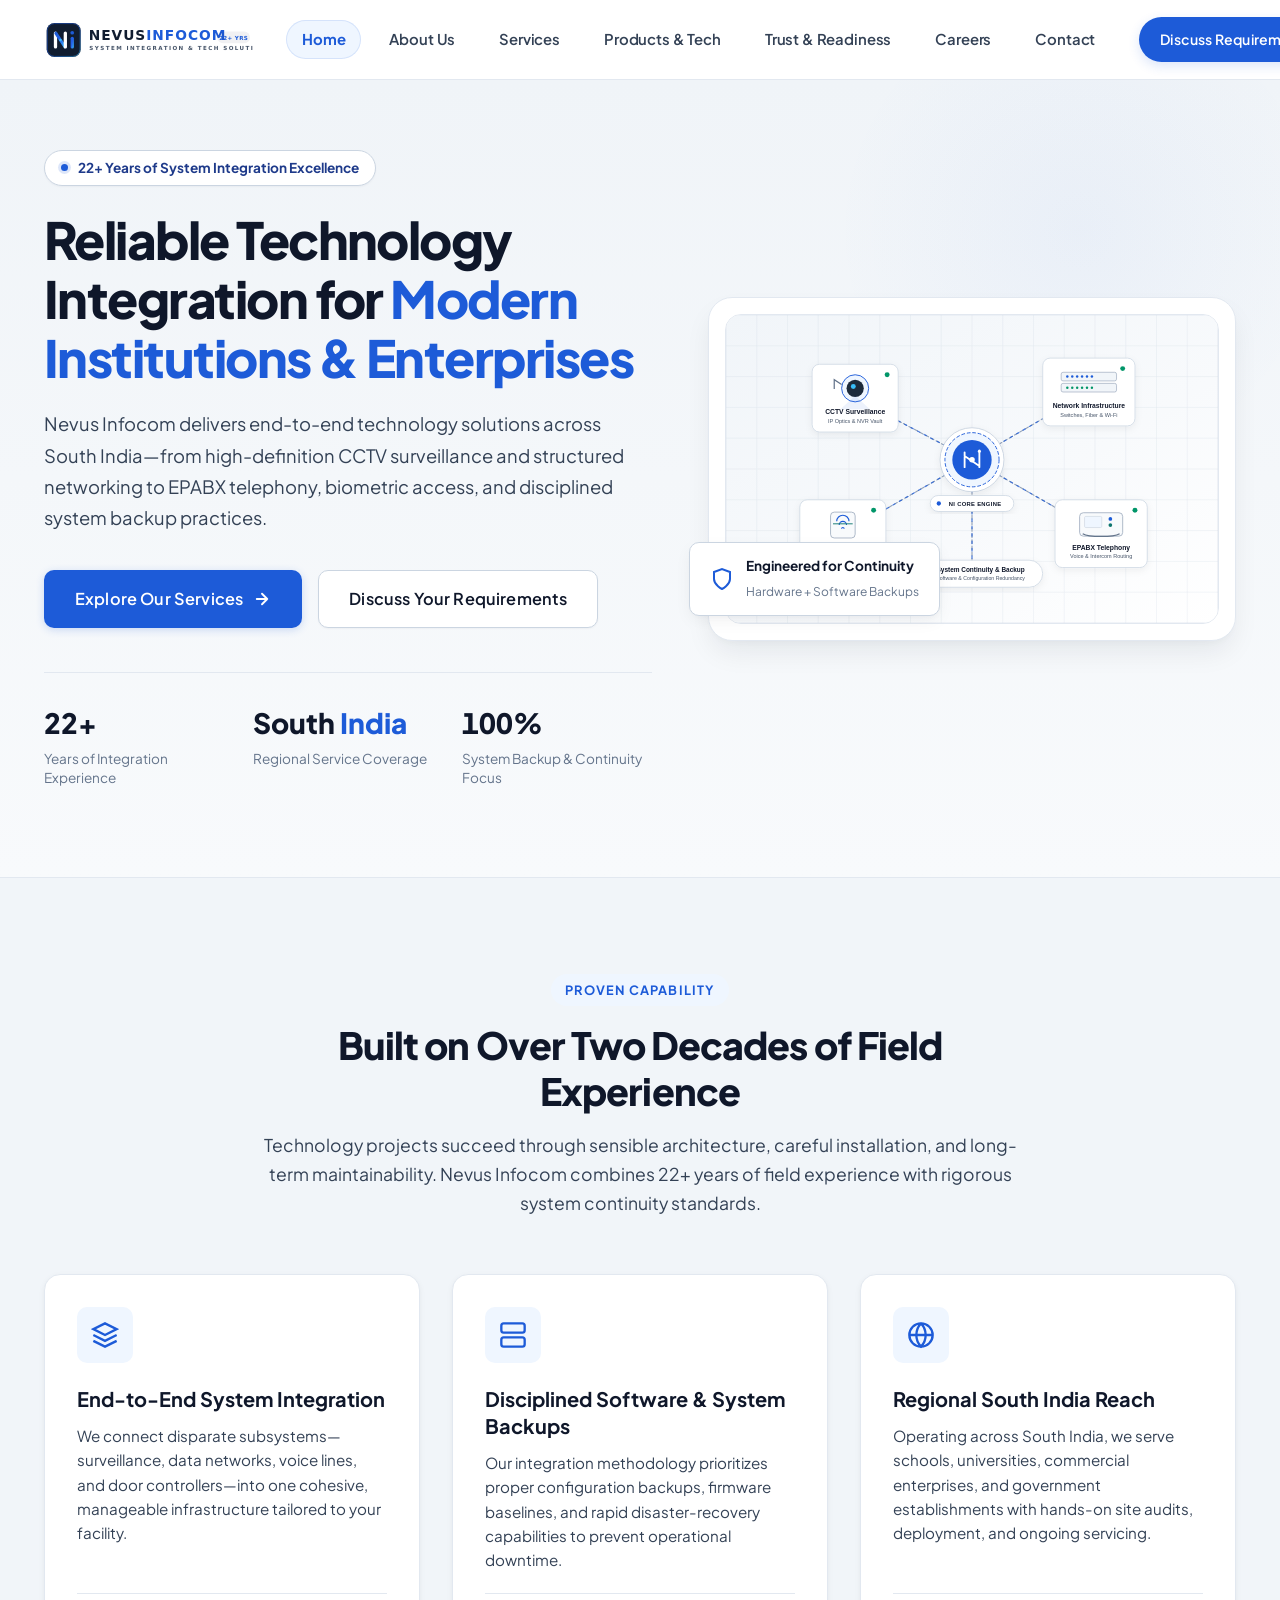
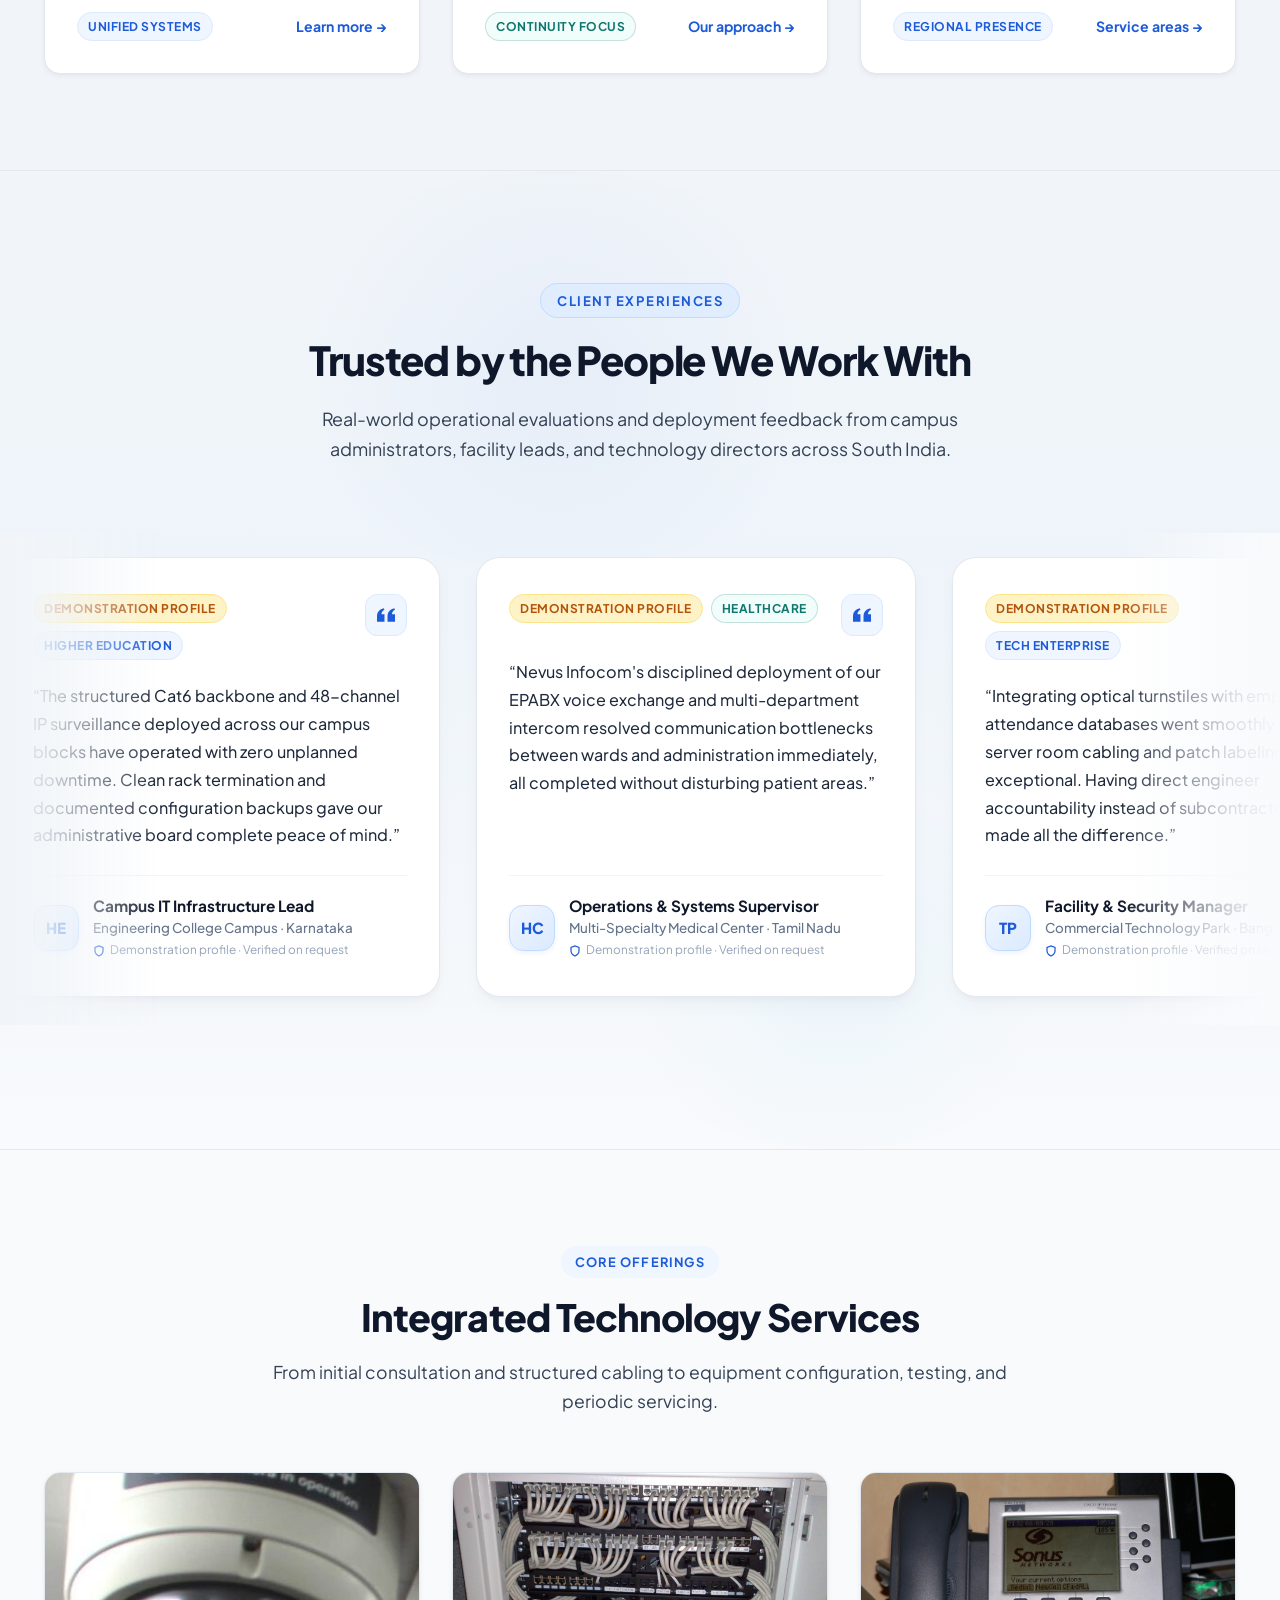
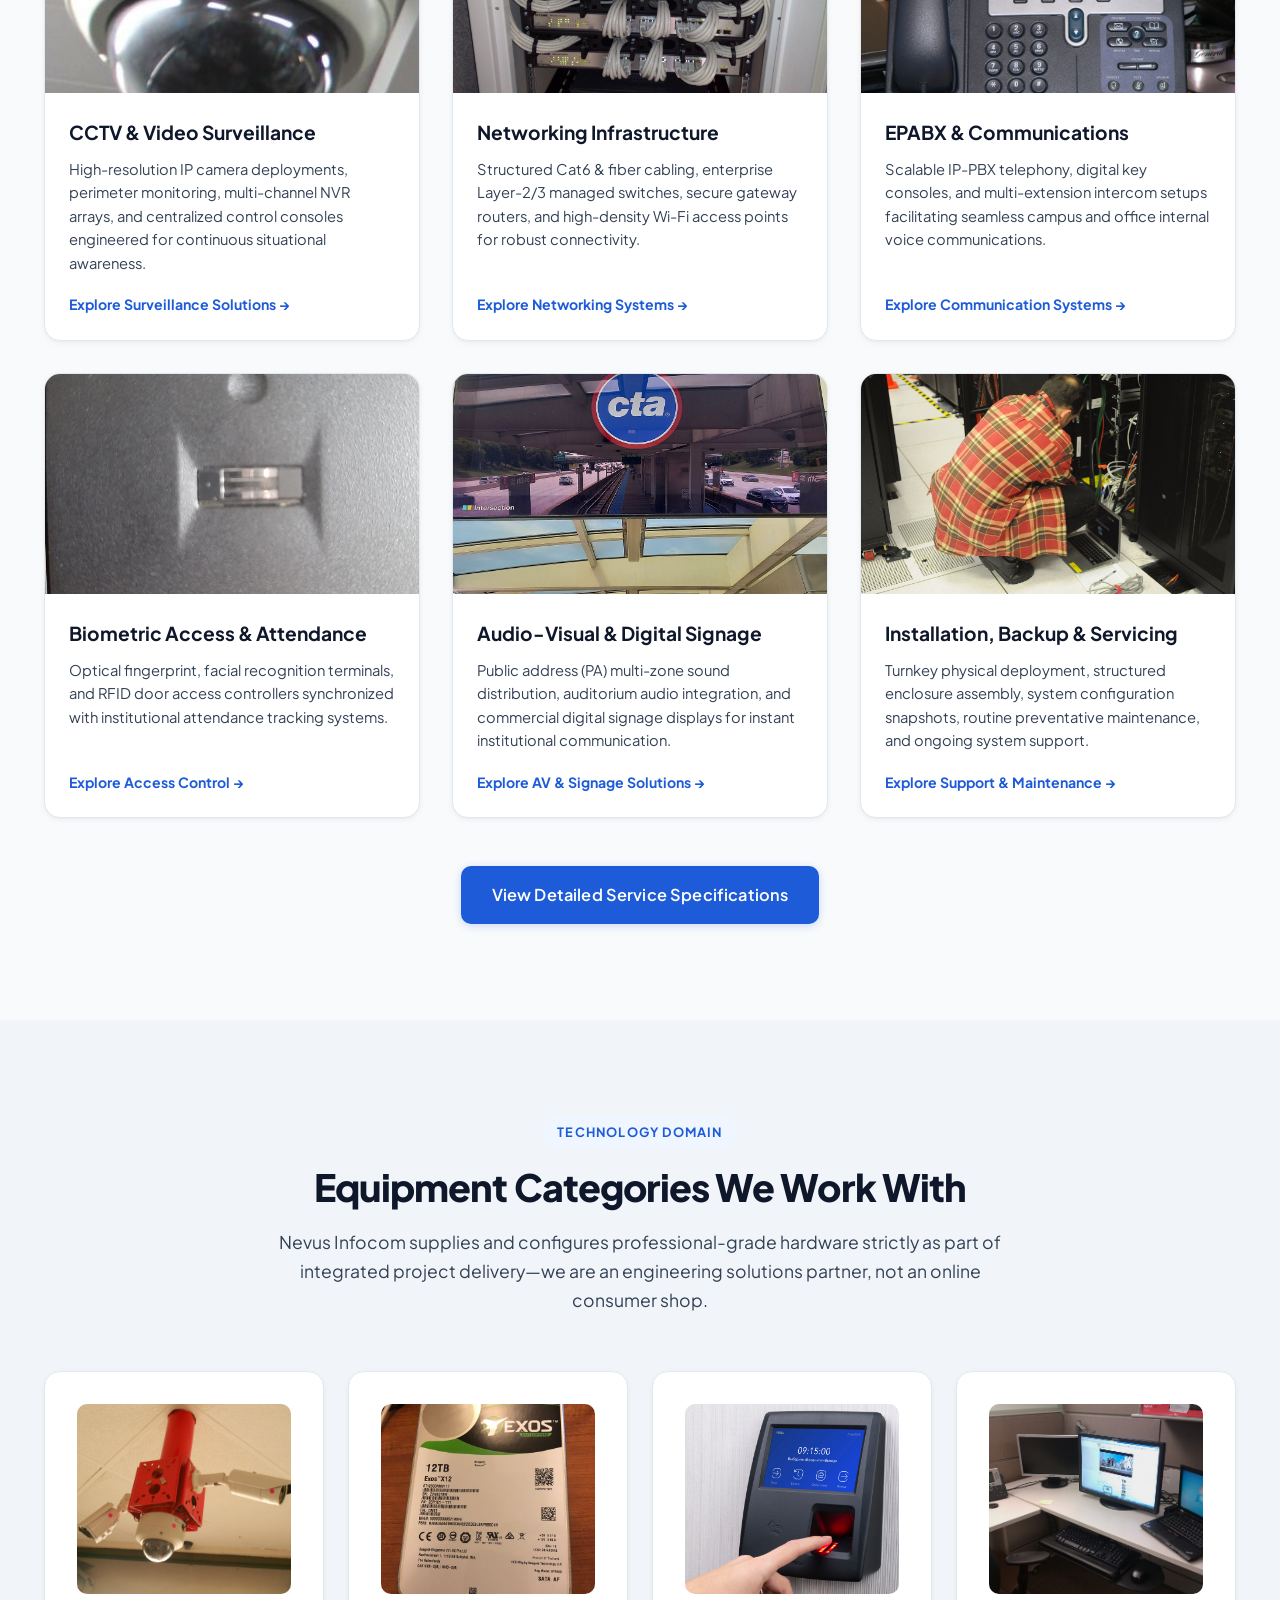
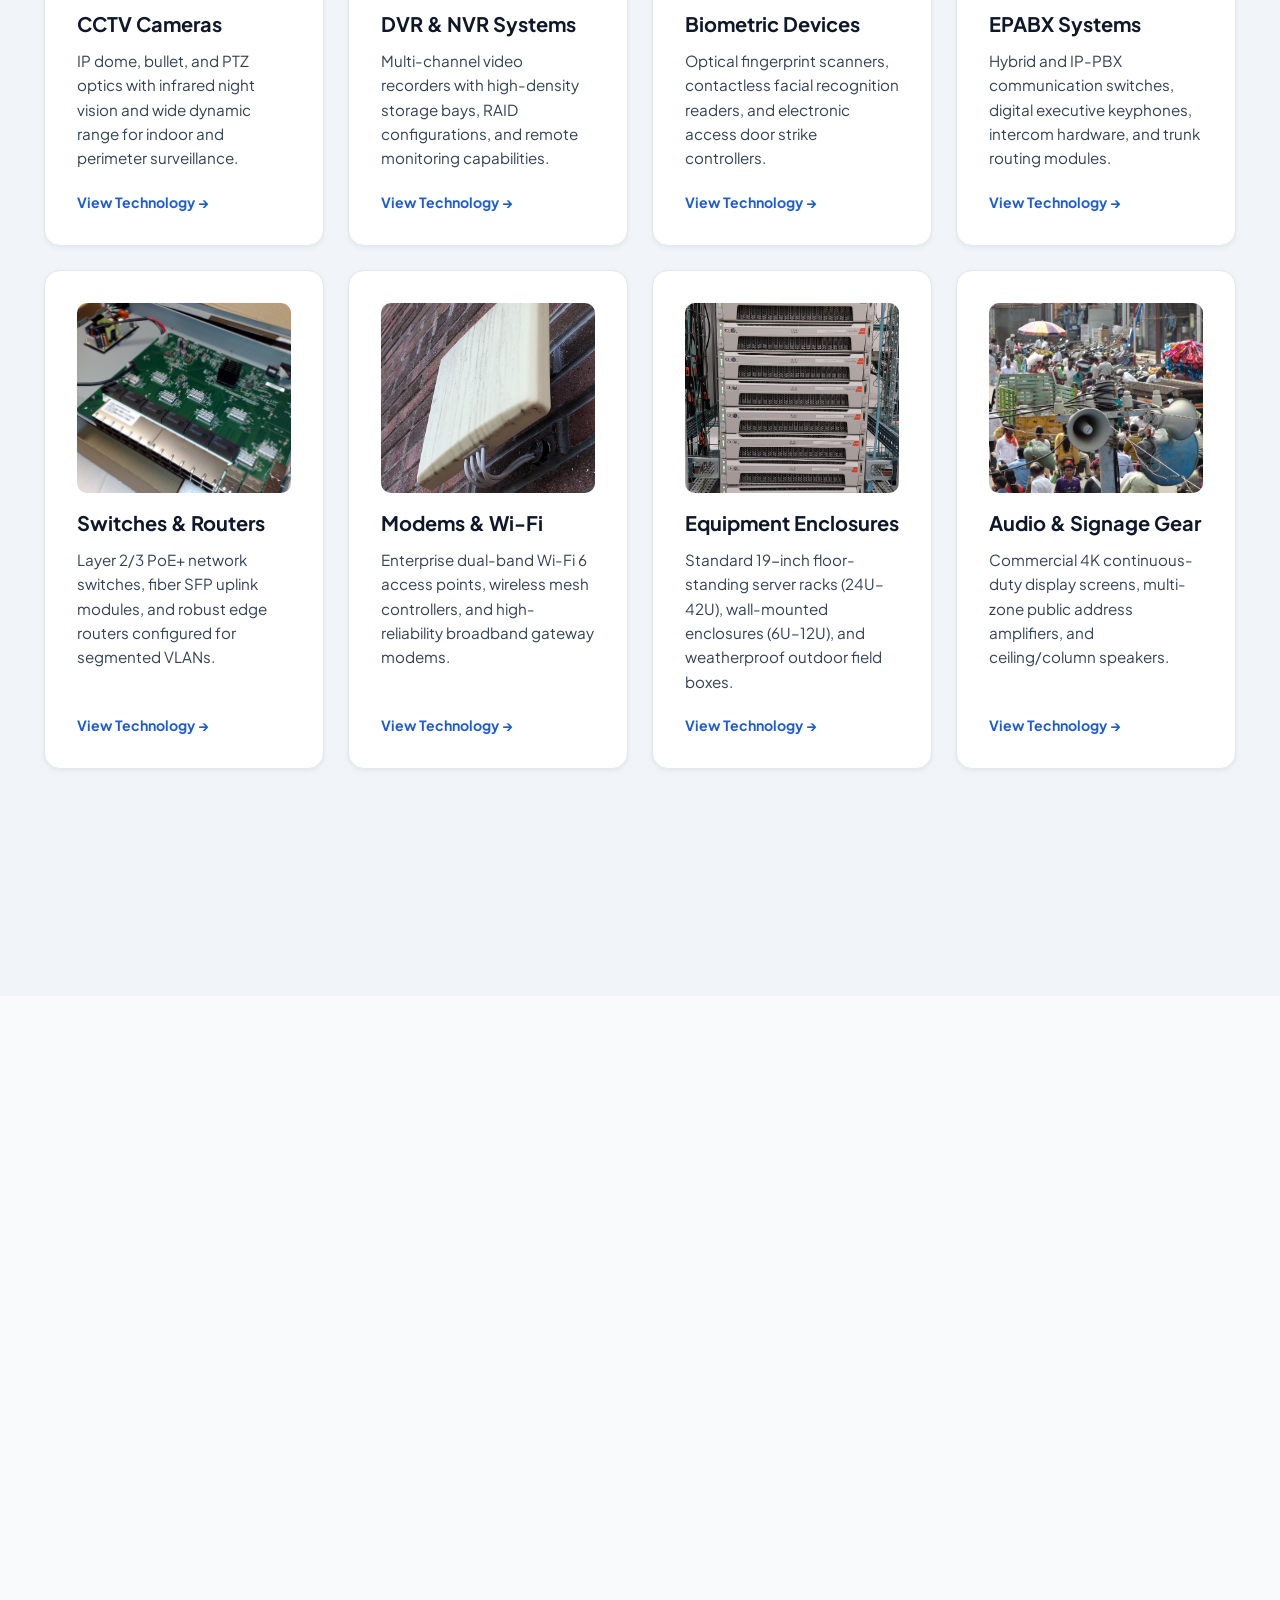
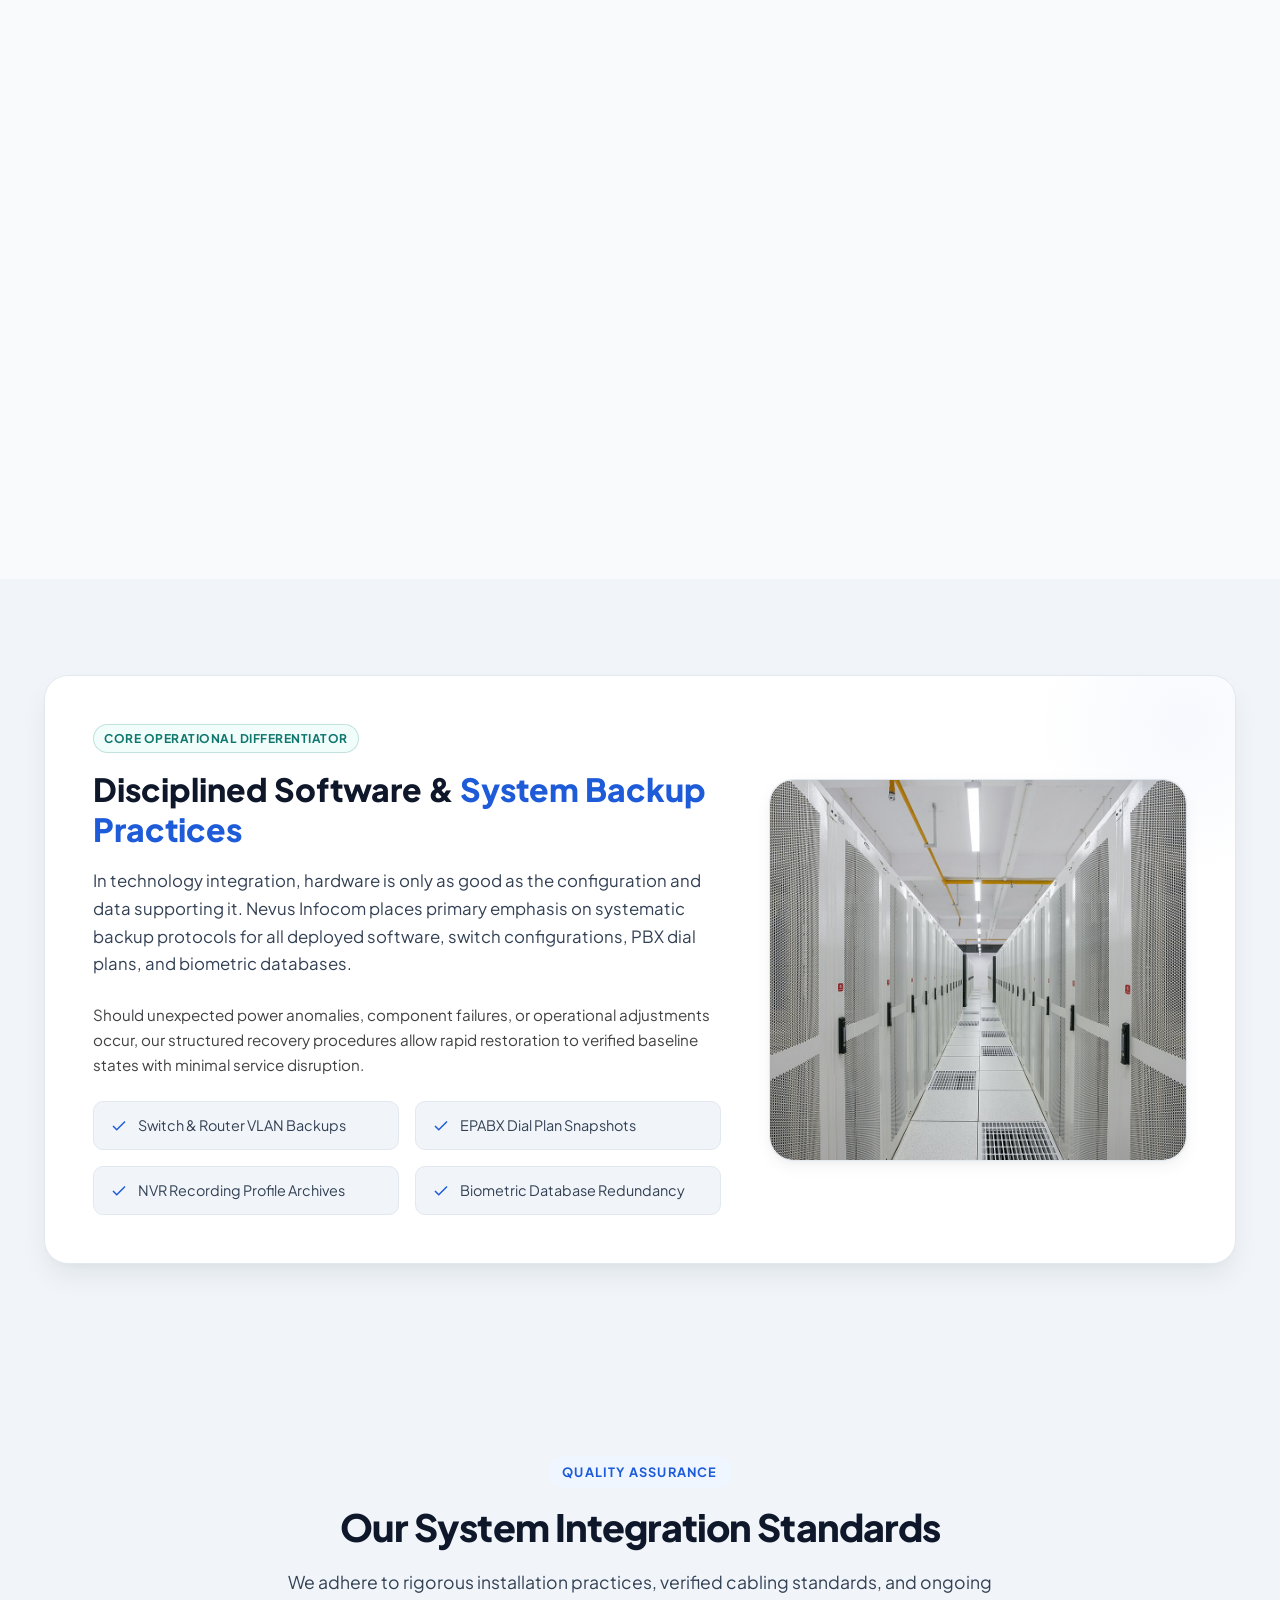
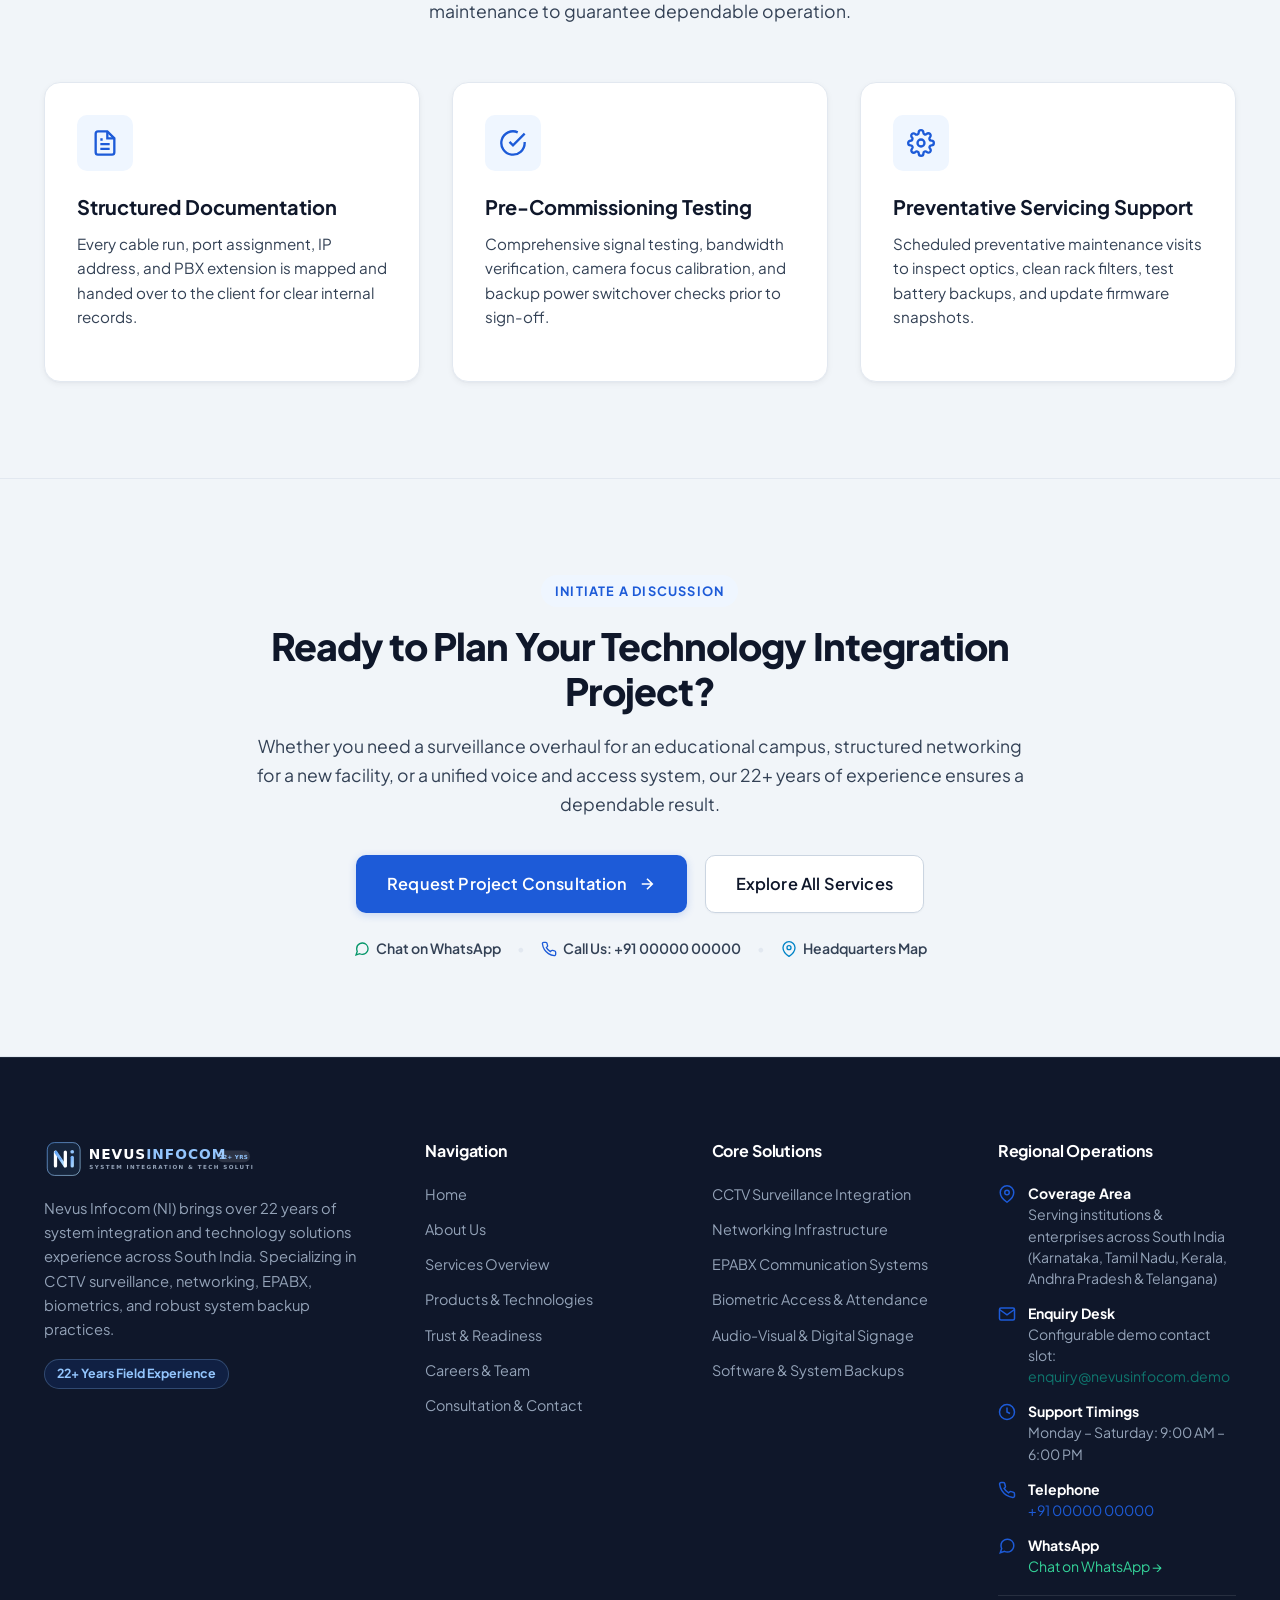
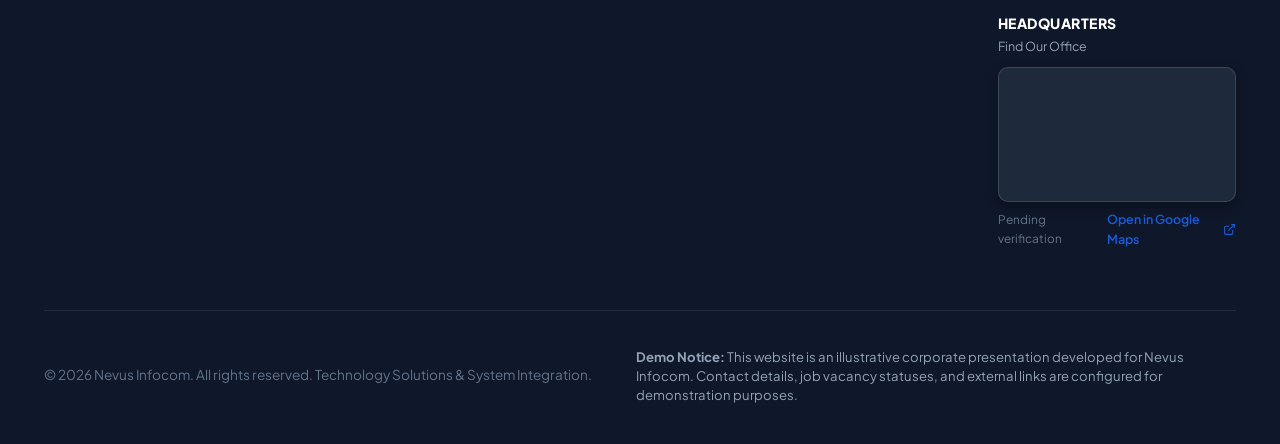
==== commit 6a4e707e: "additional" ====
--- a/index.html
+++ b/index.html
@@ -186,10 +186,10 @@
     <section class="section section-testimonials-ticker" aria-labelledby="testimonials-ticker-heading">
       <div class="container">
         <div class="section-header reveal-on-scroll">
-          <span class="section-tag">Institutional Trust</span>
-          <h2 id="testimonials-ticker-heading" class="section-title">Client References &amp; Field Feedback</h2>
+          <span class="section-tag">Client Experiences</span>
+          <h2 id="testimonials-ticker-heading" class="section-title">Trusted by the People We Work With</h2>
           <p class="section-subtitle">
-            Representative deployment feedback and operational evaluations from campus administrators, facility managers, and IT directors across South India.
+            Real-world operational evaluations and deployment feedback from campus administrators, facility leads, and technology directors across South India.
           </p>
         </div>
       </div>
@@ -222,7 +222,10 @@
                 <div class="testimonial-author-info">
                   <div class="testimonial-author-name">Campus IT Infrastructure Lead</div>
                   <div class="testimonial-author-org">Engineering College Campus &middot; Karnataka</div>
-                  <div class="testimonial-author-status">Demonstration profile &middot; Verified reference on request</div>
+                  <div class="testimonial-author-status">
+                    <svg viewBox="0 0 24 24" fill="none" stroke="currentColor" stroke-width="2.5" aria-hidden="true"><path d="M12 22s8-4 8-10V5l-8-3-8 3v7c0 6 8 10 8 10z"/></svg>
+                    <span>Demonstration profile &middot; Verified on request</span>
+                  </div>
                 </div>
               </div>
             </div>
@@ -250,7 +253,10 @@
                 <div class="testimonial-author-info">
                   <div class="testimonial-author-name">Operations &amp; Systems Supervisor</div>
                   <div class="testimonial-author-org">Multi-Specialty Medical Center &middot; Tamil Nadu</div>
-                  <div class="testimonial-author-status">Demonstration profile &middot; Verified reference on request</div>
+                  <div class="testimonial-author-status">
+                    <svg viewBox="0 0 24 24" fill="none" stroke="currentColor" stroke-width="2.5" aria-hidden="true"><path d="M12 22s8-4 8-10V5l-8-3-8 3v7c0 6 8 10 8 10z"/></svg>
+                    <span>Demonstration profile &middot; Verified on request</span>
+                  </div>
                 </div>
               </div>
             </div>
@@ -278,7 +284,10 @@
                 <div class="testimonial-author-info">
                   <div class="testimonial-author-name">Facility &amp; Security Manager</div>
                   <div class="testimonial-author-org">Commercial Technology Park &middot; Bangalore</div>
-                  <div class="testimonial-author-status">Demonstration profile &middot; Verified reference on request</div>
+                  <div class="testimonial-author-status">
+                    <svg viewBox="0 0 24 24" fill="none" stroke="currentColor" stroke-width="2.5" aria-hidden="true"><path d="M12 22s8-4 8-10V5l-8-3-8 3v7c0 6 8 10 8 10z"/></svg>
+                    <span>Demonstration profile &middot; Verified on request</span>
+                  </div>
                 </div>
               </div>
             </div>
@@ -306,7 +315,10 @@
                 <div class="testimonial-author-info">
                   <div class="testimonial-author-name">Campus Administrative Officer</div>
                   <div class="testimonial-author-org">Residential School Network &middot; Kerala</div>
-                  <div class="testimonial-author-status">Demonstration profile &middot; Verified reference on request</div>
+                  <div class="testimonial-author-status">
+                    <svg viewBox="0 0 24 24" fill="none" stroke="currentColor" stroke-width="2.5" aria-hidden="true"><path d="M12 22s8-4 8-10V5l-8-3-8 3v7c0 6 8 10 8 10z"/></svg>
+                    <span>Demonstration profile &middot; Verified on request</span>
+                  </div>
                 </div>
               </div>
             </div>
@@ -334,7 +346,10 @@
                 <div class="testimonial-author-info">
                   <div class="testimonial-author-name">Security &amp; Safety In-Charge</div>
                   <div class="testimonial-author-org">Regional Warehousing Hub &middot; Andhra Pradesh</div>
-                  <div class="testimonial-author-status">Demonstration profile &middot; Verified reference on request</div>
+                  <div class="testimonial-author-status">
+                    <svg viewBox="0 0 24 24" fill="none" stroke="currentColor" stroke-width="2.5" aria-hidden="true"><path d="M12 22s8-4 8-10V5l-8-3-8 3v7c0 6 8 10 8 10z"/></svg>
+                    <span>Demonstration profile &middot; Verified on request</span>
+                  </div>
                 </div>
               </div>
             </div>
@@ -365,7 +380,10 @@
                 <div class="testimonial-author-info">
                   <div class="testimonial-author-name">Campus IT Infrastructure Lead</div>
                   <div class="testimonial-author-org">Engineering College Campus &middot; Karnataka</div>
-                  <div class="testimonial-author-status">Demonstration profile &middot; Verified reference on request</div>
+                  <div class="testimonial-author-status">
+                    <svg viewBox="0 0 24 24" fill="none" stroke="currentColor" stroke-width="2.5" aria-hidden="true"><path d="M12 22s8-4 8-10V5l-8-3-8 3v7c0 6 8 10 8 10z"/></svg>
+                    <span>Demonstration profile &middot; Verified on request</span>
+                  </div>
                 </div>
               </div>
             </div>
@@ -393,7 +411,10 @@
                 <div class="testimonial-author-info">
                   <div class="testimonial-author-name">Operations &amp; Systems Supervisor</div>
                   <div class="testimonial-author-org">Multi-Specialty Medical Center &middot; Tamil Nadu</div>
-                  <div class="testimonial-author-status">Demonstration profile &middot; Verified reference on request</div>
+                  <div class="testimonial-author-status">
+                    <svg viewBox="0 0 24 24" fill="none" stroke="currentColor" stroke-width="2.5" aria-hidden="true"><path d="M12 22s8-4 8-10V5l-8-3-8 3v7c0 6 8 10 8 10z"/></svg>
+                    <span>Demonstration profile &middot; Verified on request</span>
+                  </div>
                 </div>
               </div>
             </div>
@@ -421,7 +442,10 @@
                 <div class="testimonial-author-info">
                   <div class="testimonial-author-name">Facility &amp; Security Manager</div>
                   <div class="testimonial-author-org">Commercial Technology Park &middot; Bangalore</div>
-                  <div class="testimonial-author-status">Demonstration profile &middot; Verified reference on request</div>
+                  <div class="testimonial-author-status">
+                    <svg viewBox="0 0 24 24" fill="none" stroke="currentColor" stroke-width="2.5" aria-hidden="true"><path d="M12 22s8-4 8-10V5l-8-3-8 3v7c0 6 8 10 8 10z"/></svg>
+                    <span>Demonstration profile &middot; Verified on request</span>
+                  </div>
                 </div>
               </div>
             </div>
@@ -449,7 +473,10 @@
                 <div class="testimonial-author-info">
                   <div class="testimonial-author-name">Campus Administrative Officer</div>
                   <div class="testimonial-author-org">Residential School Network &middot; Kerala</div>
-                  <div class="testimonial-author-status">Demonstration profile &middot; Verified reference on request</div>
+                  <div class="testimonial-author-status">
+                    <svg viewBox="0 0 24 24" fill="none" stroke="currentColor" stroke-width="2.5" aria-hidden="true"><path d="M12 22s8-4 8-10V5l-8-3-8 3v7c0 6 8 10 8 10z"/></svg>
+                    <span>Demonstration profile &middot; Verified on request</span>
+                  </div>
                 </div>
               </div>
             </div>
@@ -477,20 +504,15 @@
                 <div class="testimonial-author-info">
                   <div class="testimonial-author-name">Security &amp; Safety In-Charge</div>
                   <div class="testimonial-author-org">Regional Warehousing Hub &middot; Andhra Pradesh</div>
-                  <div class="testimonial-author-status">Demonstration profile &middot; Verified reference on request</div>
-                </div>
-              </div>
-            </div>
-          </div>
-        </div>
-      </div>
-
-      <!-- Small Institutional Policy Disclosure Note -->
-      <div class="container" style="text-align: center; margin-top: 32px;">
-        <p style="font-size: 0.85rem; color: var(--color-text-faint); margin: 0; display: inline-flex; align-items: center; justify-content: center; gap: 8px; flex-wrap: wrap;">
-          <span style="display: inline-block; width: 6px; height: 6px; border-radius: 50%; background: var(--color-blue-primary);"></span>
-          Demonstration profiles for illustration. Verifiable institutional case references and sign-offs are available upon confidential consultation.
-        </p>
+                  <div class="testimonial-author-status">
+                    <svg viewBox="0 0 24 24" fill="none" stroke="currentColor" stroke-width="2.5" aria-hidden="true"><path d="M12 22s8-4 8-10V5l-8-3-8 3v7c0 6 8 10 8 10z"/></svg>
+                    <span>Demonstration profile &middot; Verified on request</span>
+                  </div>
+                </div>
+              </div>
+            </div>
+          </div>
+        </div>
       </div>
     </section>
 
@@ -874,6 +896,22 @@
           </a>
           <a href="services.html" class="btn btn-secondary btn-lg">Explore All Services</a>
         </div>
+        <div class="cta-quick-contacts reveal-on-scroll delay-3">
+          <a href="https://wa.me/910000000000" target="_blank" rel="noopener noreferrer" class="cta-quick-link">
+            <svg viewBox="0 0 24 24" fill="none" stroke="currentColor" stroke-width="2" style="width: 16px; height: 16px; color: #059669;"><path d="M21 11.5a8.38 8.38 0 0 1-.9 3.8 8.5 8.5 0 0 1-7.6 4.7 8.38 8.38 0 0 1-3.8-.9L3 21l1.9-5.7a8.38 8.38 0 0 1-.9-3.8 8.5 8.5 0 0 1 4.7-7.6 8.38 8.38 0 0 1 3.8-.9h.5a8.48 8.48 0 0 1 8 8v.5z"/></svg>
+            <span>Chat on WhatsApp</span>
+          </a>
+          <span class="cta-quick-sep">&bull;</span>
+          <a href="tel:+910000000000" class="cta-quick-link">
+            <svg viewBox="0 0 24 24" fill="none" stroke="currentColor" stroke-width="2" style="width: 16px; height: 16px; color: var(--color-blue-primary);"><path d="M22 16.92v3a2 2 0 0 1-2.18 2 19.79 19.79 0 0 1-8.63-3.07 19.5 19.5 0 0 1-6-6 19.79 19.79 0 0 1-3.07-8.67A2 2 0 0 1 4.11 2h3a2 2 0 0 1 2 1.72 12.84 12.84 0 0 0 .7 2.81 2 2 0 0 1-.45 2.11L8.09 9.91a16 16 0 0 0 6 6l1.27-1.27a2 2 0 0 1 2.11-.45 12.84 12.84 0 0 0 2.81.7A2 2 0 0 1 22 16.92z"/></svg>
+            <span>Call Us: +91 00000 00000</span>
+          </a>
+          <span class="cta-quick-sep">&bull;</span>
+          <a href="contact.html#headquarters-map" class="cta-quick-link">
+            <svg viewBox="0 0 24 24" fill="none" stroke="currentColor" stroke-width="2" style="width: 16px; height: 16px; color: #0284C7;"><path d="M21 10c0 7-9 13-9 13s-9-6-9-13a9 9 0 0 1 18 0z"/><circle cx="12" cy="10" r="3"/></svg>
+            <span>Headquarters Map</span>
+          </a>
+        </div>
       </div>
     </section>
   </main>
@@ -942,6 +980,45 @@
               <span>Monday – Saturday: 9:00 AM – 6:00 PM</span>
             </div>
           </div>
+          <div class="footer-contact-item">
+            <svg viewBox="0 0 24 24" fill="none" stroke="currentColor" stroke-width="2"><path d="M22 16.92v3a2 2 0 0 1-2.18 2 19.79 19.79 0 0 1-8.63-3.07 19.5 19.5 0 0 1-6-6 19.79 19.79 0 0 1-3.07-8.67A2 2 0 0 1 4.11 2h3a2 2 0 0 1 2 1.72 12.84 12.84 0 0 0 .7 2.81 2 2 0 0 1-.45 2.11L8.09 9.91a16 16 0 0 0 6 6l1.27-1.27a2 2 0 0 1 2.11-.45 12.84 12.84 0 0 0 2.81.7A2 2 0 0 1 22 16.92z"/></svg>
+            <div>
+              <strong style="color: #FFFFFF; display: block;">Telephone</strong>
+              <a href="tel:+910000000000" style="color: var(--color-sky-accent); text-decoration: none;">+91 00000 00000</a>
+            </div>
+          </div>
+          <div class="footer-contact-item">
+            <svg viewBox="0 0 24 24" fill="none" stroke="currentColor" stroke-width="2"><path d="M21 11.5a8.38 8.38 0 0 1-.9 3.8 8.5 8.5 0 0 1-7.6 4.7 8.38 8.38 0 0 1-3.8-.9L3 21l1.9-5.7a8.38 8.38 0 0 1-.9-3.8 8.5 8.5 0 0 1 4.7-7.6 8.38 8.38 0 0 1 3.8-.9h.5a8.48 8.48 0 0 1 8 8v.5z"/></svg>
+            <div>
+              <strong style="color: #FFFFFF; display: block;">WhatsApp</strong>
+              <a href="https://wa.me/910000000000" target="_blank" rel="noopener noreferrer" style="color: #34D399; text-decoration: none;">Chat on WhatsApp &rarr;</a>
+            </div>
+          </div>
+
+          <!-- FOOTER MAP SECTION -->
+          <div class="footer-map-widget">
+            <div class="footer-map-header">
+              <span class="footer-map-title">HEADQUARTERS</span>
+              <span class="footer-map-subtitle">Find Our Office</span>
+            </div>
+            <div class="footer-map-frame-box">
+              <iframe
+                class="footer-map-iframe"
+                src="https://maps.google.com/maps?q=South+India&t=&z=5&ie=UTF8&iwloc=&output=embed"
+                title="Google Maps embed showing Nevus Infocom Regional Operations and Office Location"
+                loading="lazy"
+                referrerpolicy="no-referrer-when-downgrade"
+                aria-label="Google Map: Headquarters and Regional Operations">
+              </iframe>
+            </div>
+            <div class="footer-map-footer-links">
+              <span class="footer-map-status-pill">Pending verification</span>
+              <a href="https://maps.google.com/?q=South+India" target="_blank" rel="noopener noreferrer" class="footer-map-link">
+                <span>Open in Google Maps</span>
+                <svg viewBox="0 0 24 24" fill="none" stroke="currentColor" stroke-width="2"><path d="M18 13v6a2 2 0 0 1-2 2H5a2 2 0 0 1-2-2V8a2 2 0 0 1 2-2h6"/><polyline points="15 3 21 3 21 9"/><line x1="10" y1="14" x2="21" y2="3"/></svg>
+              </a>
+            </div>
+          </div>
         </div>
       </div>
 
--- a/css/style.css
+++ b/css/style.css
@@ -1207,46 +1207,102 @@
 }
 
 /* ==========================================================================
-   TESTIMONIALS MARQUEE (CONTINUOUS TICKER)
+   TESTIMONIALS MARQUEE (CONTINUOUS TICKER) — UPGRADED & POLISHED
    ========================================================================== */
 
 .section-testimonials-ticker {
-  background-color: var(--color-surface-white);
-  border-top: 1px solid var(--color-border-subtle);
-  border-bottom: 1px solid var(--color-border-subtle);
-  padding-top: 84px;
-  padding-bottom: 88px;
+  background: linear-gradient(180deg, #F1F5F9 0%, #EEF4FA 40%, #F8FAFC 100%);
+  border-top: 1px solid #E2E8F0;
+  border-bottom: 1px solid #E2E8F0;
+  padding-top: 112px;
+  padding-bottom: 124px;
   overflow: hidden;
   position: relative;
+}
+
+/* Subtle, elegant ambient backdrop illumination */
+.section-testimonials-ticker::before {
+  content: '';
+  position: absolute;
+  top: 0;
+  left: 20%;
+  width: 600px;
+  height: 400px;
+  border-radius: 50%;
+  background: radial-gradient(circle, rgba(29, 91, 216, 0.045) 0%, transparent 70%);
+  pointer-events: none;
+}
+
+.section-testimonials-ticker::after {
+  content: '';
+  position: absolute;
+  bottom: 0;
+  right: 15%;
+  width: 500px;
+  height: 350px;
+  border-radius: 50%;
+  background: radial-gradient(circle, rgba(14, 165, 233, 0.04) 0%, transparent 70%);
+  pointer-events: none;
+}
+
+/* Section Header Generous Spacing */
+.section-testimonials-ticker .section-header {
+  margin-bottom: 68px;
+  position: relative;
+  z-index: 2;
+}
+
+.section-testimonials-ticker .section-tag {
+  letter-spacing: 1.5px;
+  font-size: 0.82rem;
+  padding: 6px 16px;
+  margin-bottom: 18px;
+  background: #E0EDFF;
+  color: var(--color-blue-primary);
+  border: 1px solid #BFDBFE;
+}
+
+.section-testimonials-ticker .section-title {
+  font-size: 2.5rem;
+  letter-spacing: -0.03em;
+  margin-bottom: 20px;
+}
+
+.section-testimonials-ticker .section-subtitle {
+  font-size: 1.12rem;
+  max-width: 680px;
+  margin: 0 auto;
+  line-height: 1.7;
 }
 
 .testimonial-marquee-wrapper {
   position: relative;
   width: 100%;
   overflow: hidden;
-  padding: 18px 0;
-}
-
-/* Subtle edge fades blending into section background */
+  padding: 24px 0 28px 0;
+  z-index: 2;
+}
+
+/* Generous edge fades softly masking the cards into the section background */
 .testimonial-marquee-wrapper::before,
 .testimonial-marquee-wrapper::after {
   content: '';
   position: absolute;
   top: 0;
   bottom: 0;
-  width: 120px;
-  z-index: 2;
+  width: 160px;
+  z-index: 3;
   pointer-events: none;
 }
 
 .testimonial-marquee-wrapper::before {
   left: 0;
-  background: linear-gradient(90deg, var(--color-surface-white) 0%, rgba(255, 255, 255, 0) 100%);
+  background: linear-gradient(90deg, #F1F5F9 0%, rgba(241, 245, 249, 0.85) 30%, rgba(241, 245, 249, 0) 100%);
 }
 
 .testimonial-marquee-wrapper::after {
   right: 0;
-  background: linear-gradient(270deg, var(--color-surface-white) 0%, rgba(255, 255, 255, 0) 100%);
+  background: linear-gradient(270deg, #F8FAFC 0%, rgba(248, 250, 252, 0.85) 30%, rgba(248, 250, 252, 0) 100%);
 }
 
 /* Continuous Marquee Track */
@@ -1254,7 +1310,7 @@
   display: flex;
   width: max-content;
   will-change: transform;
-  animation: marquee-scroll 42s linear infinite;
+  animation: marquee-scroll 48s linear infinite;
 }
 
 /* Pause on hover and focus */
@@ -1276,73 +1332,100 @@
 .testimonial-marquee-group {
   display: flex;
   align-items: stretch;
-  gap: 24px;
-  padding-right: 24px; /* Matches gap to ensure seamless loop */
+  gap: 36px;
+  padding-right: 36px; /* Matches gap for flawless seamless looping */
   flex-shrink: 0;
 }
 
-/* Individual Testimonial Bubble Card */
+/* Individual Premium Testimonial Card */
 .testimonial-card {
-  width: 390px;
-  background-color: var(--color-bg-alt);
-  border: 1px solid var(--color-border-subtle);
-  border-radius: var(--radius-lg);
-  padding: 28px 24px;
-  box-shadow: var(--shadow-xs);
+  width: 440px;
+  min-height: 320px;
+  background-color: #FFFFFF;
+  border: 1px solid rgba(226, 232, 240, 0.95);
+  border-radius: 24px;
+  padding: 36px 32px;
+  box-shadow: 0 4px 6px -1px rgba(15, 23, 42, 0.04), 0 10px 20px -2px rgba(15, 23, 42, 0.03), 0 0 0 1px rgba(255, 255, 255, 0.8) inset;
   display: flex;
   flex-direction: column;
   justify-content: space-between;
   flex-shrink: 0;
-  transition: transform var(--transition-normal), box-shadow var(--transition-normal), border-color var(--transition-normal), background-color var(--transition-normal);
+  position: relative;
+  overflow: hidden;
+  transition: transform 0.3s cubic-bezier(0.16, 1, 0.3, 1), box-shadow 0.3s cubic-bezier(0.16, 1, 0.3, 1), border-color 0.3s ease;
+}
+
+/* Top Accent Highlight Bar (activates smoothly on hover) */
+.testimonial-card::before {
+  content: '';
+  position: absolute;
+  top: 0;
+  left: 28px;
+  right: 28px;
+  height: 3px;
+  border-radius: 0 0 3px 3px;
+  background: linear-gradient(90deg, var(--color-blue-primary), var(--color-sky-accent));
+  opacity: 0;
+  transition: opacity 0.3s ease;
 }
 
 .testimonial-card:hover {
-  transform: translateY(-4px);
-  box-shadow: var(--shadow-md);
-  border-color: rgba(29, 91, 216, 0.28);
-  background-color: var(--color-surface-white);
+  transform: translateY(-8px);
+  box-shadow: 0 20px 30px -4px rgba(15, 23, 42, 0.09), 0 10px 15px -3px rgba(15, 23, 42, 0.05), 0 0 0 1px rgba(29, 91, 216, 0.18);
+  border-color: rgba(29, 91, 216, 0.35);
+}
+
+.testimonial-card:hover::before {
+  opacity: 1;
 }
 
 .testimonial-card-header {
   display: flex;
   align-items: flex-start;
   justify-content: space-between;
-  gap: 12px;
-  margin-bottom: 16px;
+  gap: 16px;
+  margin-bottom: 22px;
 }
 
 .testimonial-card-badge-wrap {
   display: flex;
   flex-wrap: wrap;
   align-items: center;
-  gap: 6px;
+  gap: 8px;
 }
 
 .testimonial-quote-icon {
-  width: 34px;
-  height: 34px;
-  border-radius: 50%;
-  background: var(--color-blue-light);
-  color: var(--color-blue-primary);
+  width: 42px;
+  height: 42px;
+  border-radius: 12px;
+  background: #EFF6FF;
+  color: var(--color-blue-primary);
+  border: 1px solid #DBEAFE;
   display: flex;
   align-items: center;
   justify-content: center;
   flex-shrink: 0;
-  opacity: 0.85;
+  transition: transform 0.25s ease, background 0.25s ease;
+}
+
+.testimonial-card:hover .testimonial-quote-icon {
+  transform: scale(1.06);
+  background: #DBEAFE;
 }
 
 .testimonial-quote-icon-svg {
-  width: 16px;
-  height: 16px;
+  width: 18px;
+  height: 18px;
 }
 
 .testimonial-quote-text {
-  margin: 0 0 20px 0;
+  margin: 0 0 26px 0;
   padding: 0;
   border: none;
-  font-size: 0.94rem;
-  line-height: 1.65;
-  color: var(--color-text-main);
+  font-size: 1.01rem;
+  line-height: 1.72;
+  color: #1E293B;
+  font-weight: 450;
   font-style: normal;
   flex-grow: 1;
 }
@@ -1350,50 +1433,83 @@
 .testimonial-card-footer {
   display: flex;
   align-items: center;
-  gap: 12px;
-  padding-top: 16px;
-  border-top: 1px solid var(--color-border-subtle);
+  gap: 14px;
+  padding-top: 20px;
+  border-top: 1px solid #F1F5F9;
 }
 
 .testimonial-author-avatar {
-  width: 42px;
-  height: 42px;
-  border-radius: 50%;
+  width: 46px;
+  height: 46px;
+  border-radius: 14px;
   background: linear-gradient(135deg, #EFF6FF 0%, #DBEAFE 100%);
-  border: 1px solid #BFDBFE;
-  color: var(--color-blue-primary);
-  font-weight: 700;
-  font-size: 0.85rem;
+  border: 1.5px solid #BFDBFE;
+  color: var(--color-blue-primary);
+  font-weight: 800;
+  font-size: 0.95rem;
   display: flex;
   align-items: center;
   justify-content: center;
   flex-shrink: 0;
+  box-shadow: 0 2px 4px rgba(29, 91, 216, 0.08);
 }
 
 .testimonial-author-info {
   display: flex;
   flex-direction: column;
-  gap: 2px;
+  gap: 3px;
 }
 
 .testimonial-author-name {
-  font-size: 0.92rem;
+  font-size: 0.96rem;
   font-weight: 700;
-  color: var(--color-text-main);
+  color: #0F172A;
   line-height: 1.3;
 }
 
 .testimonial-author-org {
-  font-size: 0.82rem;
-  color: var(--color-text-muted);
+  font-size: 0.84rem;
+  color: #64748B;
+  font-weight: 500;
   line-height: 1.3;
 }
 
 .testimonial-author-status {
+  display: inline-flex;
+  align-items: center;
+  gap: 5px;
   font-size: 0.74rem;
-  color: var(--color-text-faint);
-  font-style: italic;
+  color: #94A3B8;
   margin-top: 2px;
+}
+
+.testimonial-author-status svg {
+  width: 12px;
+  height: 12px;
+  color: var(--color-blue-primary);
+}
+
+/* Elevated Disclosure Pill */
+.testimonial-disclosure-pill {
+  display: inline-flex;
+  align-items: center;
+  gap: 10px;
+  background: #FFFFFF;
+  border: 1px solid #E2E8F0;
+  padding: 10px 24px;
+  border-radius: var(--radius-full);
+  box-shadow: 0 2px 4px rgba(15, 23, 42, 0.04);
+  font-size: 0.86rem;
+  color: #64748B;
+  max-width: 90%;
+  text-align: left;
+}
+
+.testimonial-disclosure-pill svg {
+  width: 18px;
+  height: 18px;
+  color: var(--color-blue-primary);
+  flex-shrink: 0;
 }
 
 /* Reduced motion accessibility */
@@ -1403,7 +1519,7 @@
     transform: none !important;
     overflow-x: auto;
     scroll-snap-type: x mandatory;
-    padding: 12px 24px;
+    padding: 16px 28px;
     width: 100%;
   }
 
@@ -1415,7 +1531,7 @@
     width: 100%;
     overflow-x: auto;
     scroll-snap-type: x mandatory;
-    padding-bottom: 8px;
+    padding-bottom: 10px;
   }
 
   .testimonial-card {
@@ -1429,42 +1545,94 @@
   }
 }
 
-/* Responsive adjustments */
+/* Tablet & Responsive adjustments */
+@media (max-width: 1024px) {
+  .section-testimonials-ticker {
+    padding-top: 96px;
+    padding-bottom: 104px;
+  }
+
+  .section-testimonials-ticker .section-header {
+    margin-bottom: 56px;
+  }
+
+  .testimonial-card {
+    width: 400px;
+    padding: 32px 28px;
+  }
+
+  .testimonial-marquee-group {
+    gap: 28px;
+    padding-right: 28px;
+  }
+
+  .testimonial-marquee-wrapper::before,
+  .testimonial-marquee-wrapper::after {
+    width: 100px;
+  }
+}
+
 @media (max-width: 768px) {
   .section-testimonials-ticker {
-    padding-top: 60px;
-    padding-bottom: 64px;
+    padding-top: 76px;
+    padding-bottom: 84px;
+  }
+
+  .section-testimonials-ticker .section-header {
+    margin-bottom: 44px;
+  }
+
+  .section-testimonials-ticker .section-title {
+    font-size: 2.1rem;
   }
 
   .testimonial-marquee-wrapper::before,
   .testimonial-marquee-wrapper::after {
-    width: 40px;
+    width: 44px;
   }
 
   .testimonial-card {
-    width: 310px;
-    padding: 22px 18px;
+    width: 330px;
+    min-height: auto;
+    padding: 26px 22px;
+    border-radius: 20px;
+  }
+
+  .testimonial-marquee-group {
+    gap: 20px;
+    padding-right: 20px;
   }
 
   .testimonial-quote-text {
-    font-size: 0.88rem;
-    line-height: 1.6;
-    margin-bottom: 16px;
+    font-size: 0.92rem;
+    line-height: 1.65;
+    margin-bottom: 20px;
+  }
+
+  .testimonial-author-avatar {
+    width: 42px;
+    height: 42px;
+    border-radius: 12px;
   }
 
   .testimonial-author-name {
-    font-size: 0.88rem;
+    font-size: 0.91rem;
   }
 
   .testimonial-author-org {
-    font-size: 0.78rem;
+    font-size: 0.8rem;
+  }
+
+  .testimonial-disclosure-pill {
+    padding: 10px 16px;
+    font-size: 0.8rem;
   }
 }
 
 @media (max-width: 480px) {
   .testimonial-card {
-    width: 285px;
-    padding: 20px 16px;
+    width: 295px;
+    padding: 22px 18px;
   }
 
   .testimonial-marquee-group {
@@ -1682,6 +1850,358 @@
   margin-bottom: 24px;
 }
 
+
+/* ==========================================================================
+   CONTACT SECTION CHANNELS (WHATSAPP, PHONE, GOOGLE MAPS)
+   ========================================================================== */
+
+.contact-channels-container {
+  display: flex;
+  flex-direction: column;
+  gap: 20px;
+  margin-bottom: 28px;
+}
+
+.contact-channels-subgrid {
+  display: grid;
+  grid-template-columns: 1fr 1fr;
+  gap: 16px;
+}
+
+.contact-card {
+  background: var(--color-surface-white);
+  border: 1px solid var(--color-border-subtle);
+  border-radius: var(--radius-lg);
+  padding: 24px;
+  box-shadow: var(--shadow-xs);
+  transition: transform var(--transition-fast), box-shadow var(--transition-fast), border-color var(--transition-fast);
+  display: flex;
+  flex-direction: column;
+  position: relative;
+}
+
+.contact-card:hover {
+  transform: translateY(-2px);
+  box-shadow: var(--shadow-sm);
+  border-color: #CBD5E1;
+}
+
+.contact-card-header {
+  display: flex;
+  align-items: center;
+  justify-content: space-between;
+  gap: 12px;
+  margin-bottom: 12px;
+}
+
+.contact-card-icon-wrap {
+  width: 44px;
+  height: 44px;
+  border-radius: var(--radius-md);
+  display: flex;
+  align-items: center;
+  justify-content: center;
+  flex-shrink: 0;
+}
+
+.contact-card-icon-wrap.icon-whatsapp {
+  background: #ECFDF5;
+  color: #059669;
+  border: 1px solid #A7F3D0;
+}
+
+.contact-card-icon-wrap.icon-phone {
+  background: #EFF6FF;
+  color: var(--color-blue-primary);
+  border: 1px solid #BFDBFE;
+}
+
+.contact-card-icon-wrap.icon-maps {
+  background: #F0F9FF;
+  color: #0284C7;
+  border: 1px solid #BAE6FD;
+}
+
+.contact-card-icon-wrap svg {
+  width: 22px;
+  height: 22px;
+}
+
+.contact-badge-pill {
+  font-size: 0.72rem;
+  font-weight: 700;
+  text-transform: uppercase;
+  letter-spacing: 0.5px;
+  padding: 3px 10px;
+  border-radius: var(--radius-full);
+}
+
+.contact-badge-pill.badge-wa {
+  background: #DCFCE7;
+  color: #166534;
+  border: 1px solid #BBF7D0;
+}
+
+.contact-badge-pill.badge-tel {
+  background: #DBEAFE;
+  color: #1E40AF;
+  border: 1px solid #BFDBFE;
+}
+
+.contact-badge-pill.badge-map {
+  background: #E0F2FE;
+  color: #0369A1;
+  border: 1px solid #BAE6FD;
+}
+
+.contact-card-title {
+  font-size: 1.05rem;
+  font-weight: 700;
+  color: var(--color-text-main);
+  margin-bottom: 4px;
+  line-height: 1.35;
+}
+
+.contact-card-title .unverified-tag {
+  display: block;
+  font-size: 0.82rem;
+  font-weight: 600;
+  color: #64748B;
+  margin-top: 2px;
+}
+
+.contact-card-text {
+  font-size: 0.88rem;
+  color: var(--color-text-muted);
+  line-height: 1.5;
+  margin-bottom: 14px;
+}
+
+.contact-card-value-box {
+  margin-bottom: 16px;
+  padding: 8px 12px;
+  background: var(--color-bg-alt);
+  border-radius: var(--radius-sm);
+  border: 1px dashed var(--color-border-subtle);
+}
+
+.contact-card-val-label {
+  display: block;
+  font-size: 0.70rem;
+  text-transform: uppercase;
+  letter-spacing: 0.5px;
+  color: var(--color-text-faint);
+  font-weight: 700;
+  margin-bottom: 2px;
+}
+
+.contact-card-val-text {
+  font-family: var(--font-mono);
+  font-size: 0.95rem;
+  font-weight: 700;
+  color: var(--color-text-main);
+}
+
+.contact-card-val-text a {
+  color: var(--color-blue-primary);
+  text-decoration: none;
+}
+
+.contact-card-val-text a:hover {
+  text-decoration: underline;
+}
+
+.btn-whatsapp {
+  display: inline-flex;
+  align-items: center;
+  justify-content: center;
+  gap: 8px;
+  background: #059669;
+  color: #FFFFFF !important;
+  font-weight: 600;
+  font-size: 0.9rem;
+  padding: 10px 18px;
+  border-radius: var(--radius-md);
+  text-decoration: none;
+  transition: background-color var(--transition-fast), transform var(--transition-fast), box-shadow var(--transition-fast);
+  box-shadow: 0 2px 6px rgba(5, 150, 105, 0.2);
+  width: 100%;
+}
+
+.btn-whatsapp:hover {
+  background: #047857;
+  transform: translateY(-1px);
+  box-shadow: 0 4px 12px rgba(5, 150, 105, 0.3);
+}
+
+.btn-whatsapp svg {
+  width: 18px;
+  height: 18px;
+  flex-shrink: 0;
+}
+
+.btn-phone {
+  display: inline-flex;
+  align-items: center;
+  justify-content: center;
+  gap: 8px;
+  background: var(--color-blue-primary);
+  color: #FFFFFF !important;
+  font-weight: 600;
+  font-size: 0.9rem;
+  padding: 10px 18px;
+  border-radius: var(--radius-md);
+  text-decoration: none;
+  transition: background-color var(--transition-fast), transform var(--transition-fast), box-shadow var(--transition-fast);
+  box-shadow: 0 2px 6px rgba(29, 91, 216, 0.2);
+  width: 100%;
+}
+
+.btn-phone:hover {
+  background: #1e40af;
+  transform: translateY(-1px);
+  box-shadow: 0 4px 12px rgba(29, 91, 216, 0.3);
+}
+
+.btn-phone svg {
+  width: 18px;
+  height: 18px;
+  flex-shrink: 0;
+}
+
+/* Contact Map Card */
+.contact-map-card {
+  margin-top: 4px;
+}
+
+.contact-map-embed-wrapper {
+  position: relative;
+  width: 100%;
+  height: 220px;
+  border-radius: var(--radius-md);
+  overflow: hidden;
+  border: 1px solid var(--color-border-subtle);
+  margin-bottom: 12px;
+  background: #E2E8F0;
+}
+
+.contact-map-embed-frame {
+  width: 100%;
+  height: 100%;
+  border: 0;
+  display: block;
+}
+
+.contact-map-demo-note {
+  display: flex;
+  align-items: center;
+  gap: 6px;
+  font-size: 0.78rem;
+  color: var(--color-text-faint);
+  margin-bottom: 14px;
+  line-height: 1.4;
+}
+
+.contact-map-demo-note svg {
+  width: 15px;
+  height: 15px;
+  color: #94A3B8;
+  flex-shrink: 0;
+}
+
+.contact-map-actions-bar {
+  display: flex;
+  align-items: center;
+  justify-content: space-between;
+  flex-wrap: wrap;
+  gap: 12px;
+  padding-top: 2px;
+}
+
+.contact-map-ext-link {
+  display: inline-flex;
+  align-items: center;
+  gap: 6px;
+  font-size: 0.88rem;
+  font-weight: 600;
+  color: var(--color-blue-primary);
+  text-decoration: none;
+  transition: color var(--transition-fast);
+}
+
+.contact-map-ext-link:hover {
+  color: #1e40af;
+  text-decoration: underline;
+}
+
+.contact-map-ext-link svg {
+  width: 15px;
+  height: 15px;
+}
+
+/* Metadata Strip on Contact Page */
+.contact-meta-strip {
+  background: var(--color-surface-white);
+  border: 1px solid var(--color-border-subtle);
+  border-radius: var(--radius-lg);
+  padding: 18px 22px;
+  display: flex;
+  flex-direction: column;
+  gap: 12px;
+  box-shadow: var(--shadow-xs);
+  margin-bottom: 24px;
+}
+
+.contact-meta-item {
+  display: flex;
+  align-items: center;
+  gap: 12px;
+  font-size: 0.88rem;
+  color: var(--color-text-muted);
+}
+
+.contact-meta-item svg {
+  width: 18px;
+  height: 18px;
+  color: var(--color-blue-primary);
+  flex-shrink: 0;
+}
+
+.contact-meta-item strong {
+  color: var(--color-text-main);
+  margin-right: 6px;
+}
+
+/* CTA Section Quick Contact Links */
+.cta-quick-contacts {
+  display: flex;
+  align-items: center;
+  justify-content: center;
+  gap: 16px;
+  flex-wrap: wrap;
+  margin-top: 24px;
+}
+
+.cta-quick-link {
+  display: inline-flex;
+  align-items: center;
+  gap: 6px;
+  color: var(--color-text-muted);
+  font-size: 0.88rem;
+  font-weight: 600;
+  text-decoration: none;
+  transition: color var(--transition-fast);
+}
+
+.cta-quick-link:hover {
+  color: var(--color-blue-primary);
+}
+
+.cta-quick-sep {
+  color: var(--color-border-subtle);
+  font-size: 0.9rem;
+}
+
 /* ==========================================================================
    ACCORDION & INTERACTIVE EXPANDERS
    ========================================================================== */
@@ -1881,6 +2401,88 @@
   margin-top: 2px;
 }
 
+/* Footer Map & Headquarters Widget */
+.footer-map-widget {
+  margin-top: 18px;
+  padding-top: 16px;
+  border-top: 1px solid rgba(255, 255, 255, 0.10);
+}
+
+.footer-map-header {
+  margin-bottom: 10px;
+}
+
+.footer-map-title {
+  display: block;
+  font-size: 0.88rem;
+  font-weight: 800;
+  color: #FFFFFF;
+  letter-spacing: 0.5px;
+  text-transform: uppercase;
+}
+
+.footer-map-subtitle {
+  display: block;
+  font-size: 0.78rem;
+  color: #94A3B8;
+  margin-top: 2px;
+}
+
+.footer-map-frame-box {
+  width: 100%;
+  height: 135px;
+  border-radius: 10px;
+  overflow: hidden;
+  border: 1px solid rgba(255, 255, 255, 0.14);
+  box-shadow: 0 4px 12px rgba(0, 0, 0, 0.35);
+  background: #1E293B;
+  position: relative;
+}
+
+.footer-map-iframe {
+  width: 100%;
+  height: 100%;
+  border: 0;
+  display: block;
+}
+
+.footer-map-footer-links {
+  display: flex;
+  align-items: center;
+  justify-content: space-between;
+  gap: 8px;
+  margin-top: 8px;
+  font-size: 0.78rem;
+}
+
+.footer-map-status-pill {
+  color: #64748B;
+  font-size: 0.74rem;
+}
+
+.footer-map-link {
+  display: inline-flex;
+  align-items: center;
+  gap: 5px;
+  color: var(--color-sky-accent);
+  text-decoration: none;
+  font-size: 0.78rem;
+  font-weight: 600;
+  transition: color var(--transition-fast), transform var(--transition-fast);
+}
+
+.footer-map-link:hover {
+  color: #93C5FD;
+  text-decoration: underline;
+  transform: translateX(2px);
+}
+
+.footer-map-link svg {
+  width: 13px;
+  height: 13px;
+  flex-shrink: 0;
+}
+
 .footer-bottom {
   padding-top: 36px;
   display: flex;
@@ -1971,6 +2573,17 @@
   .continuity-box {
     padding: 28px;
   }
+  .contact-channels-subgrid {
+    grid-template-columns: 1fr;
+    gap: 14px;
+  }
+  .contact-map-embed-wrapper {
+    height: 190px;
+  }
+  .footer-map-frame-box {
+    height: 150px;
+    max-width: 100%;
+  }
   .footer-top {
     grid-template-columns: 1fr;
     gap: 32px;
